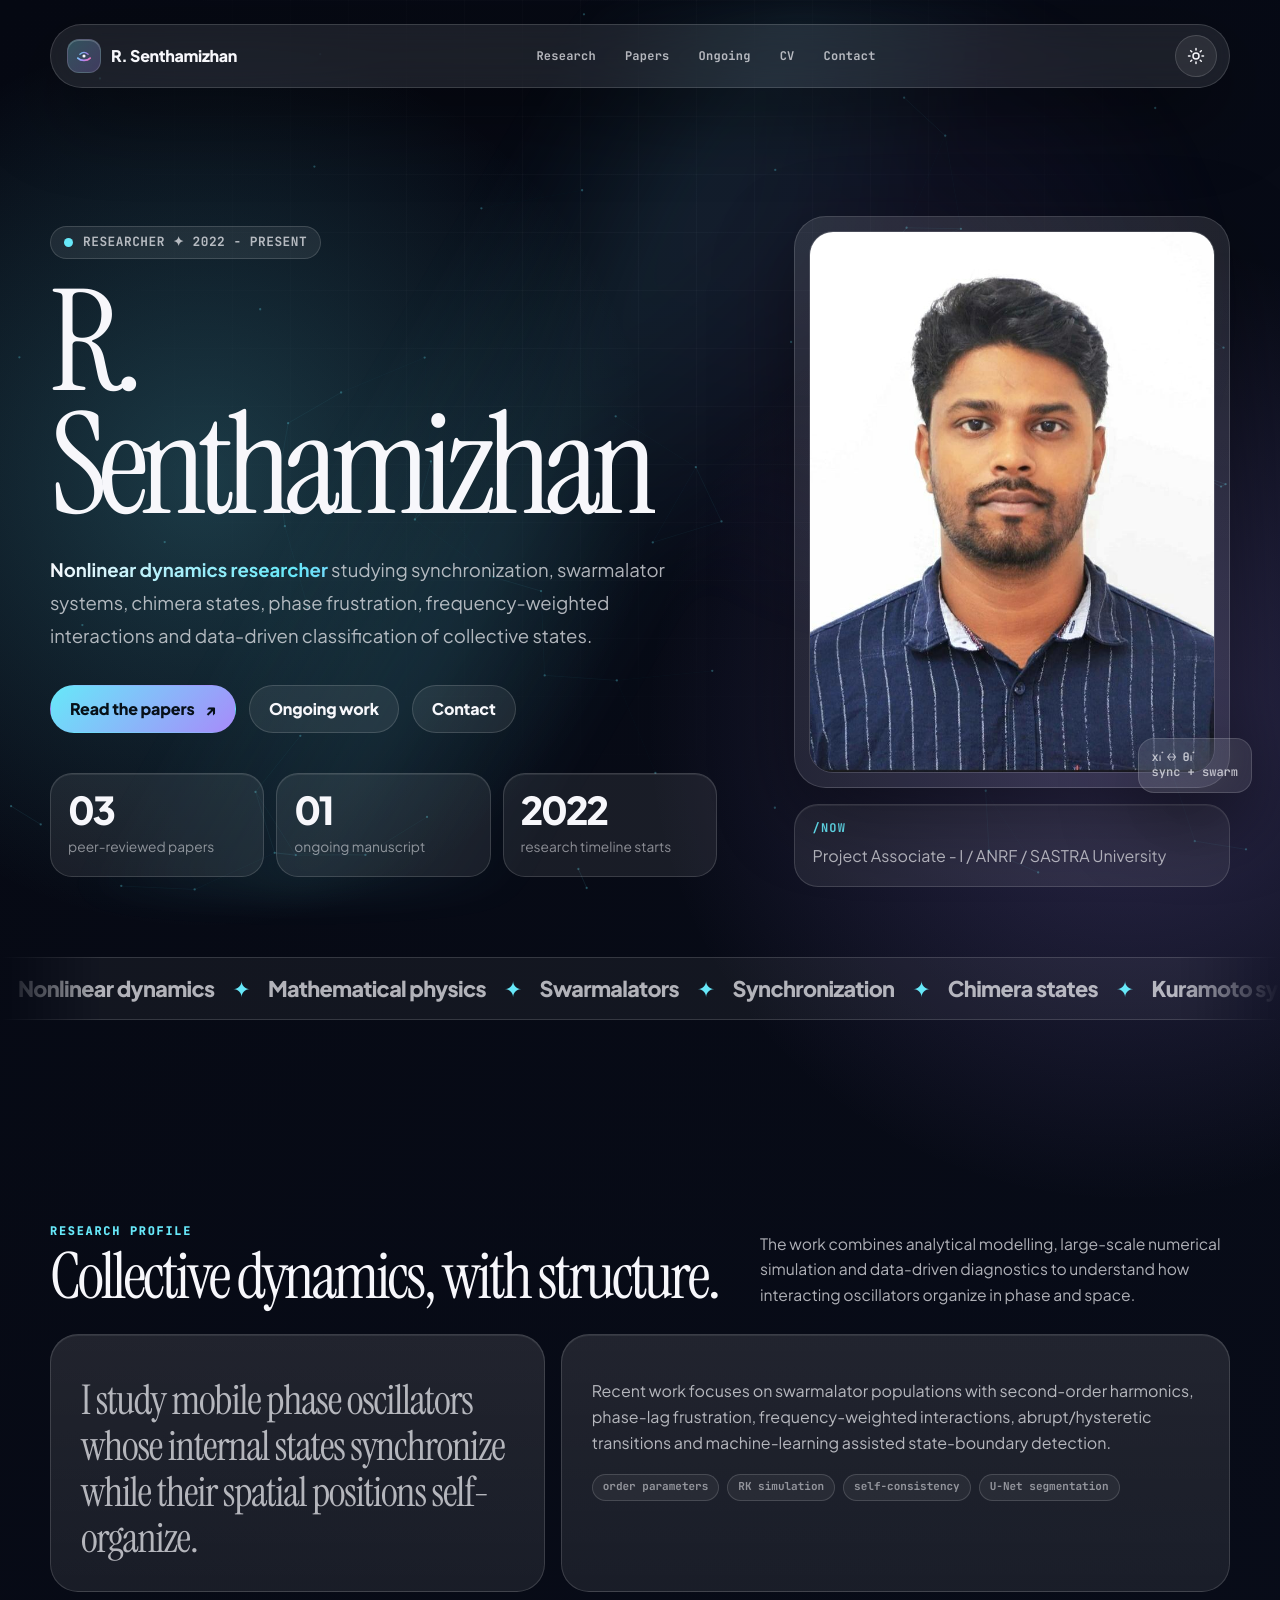
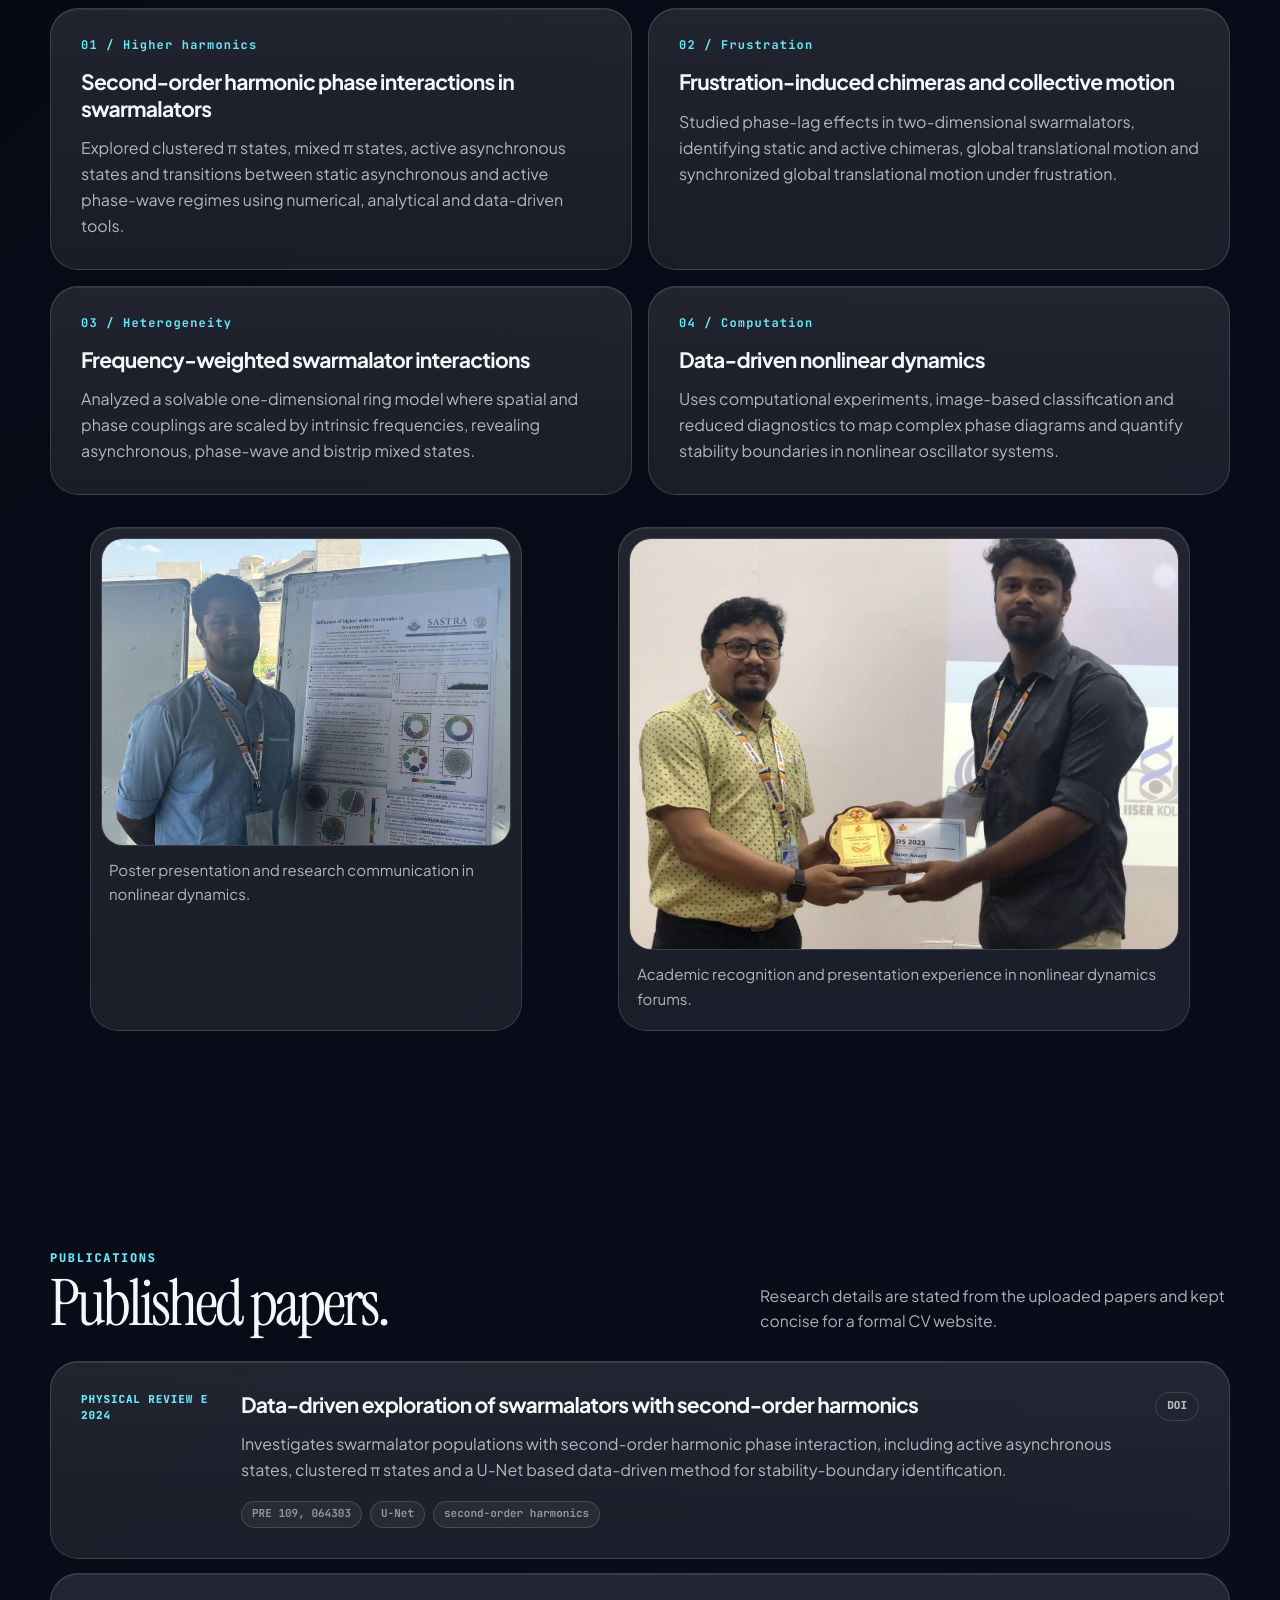
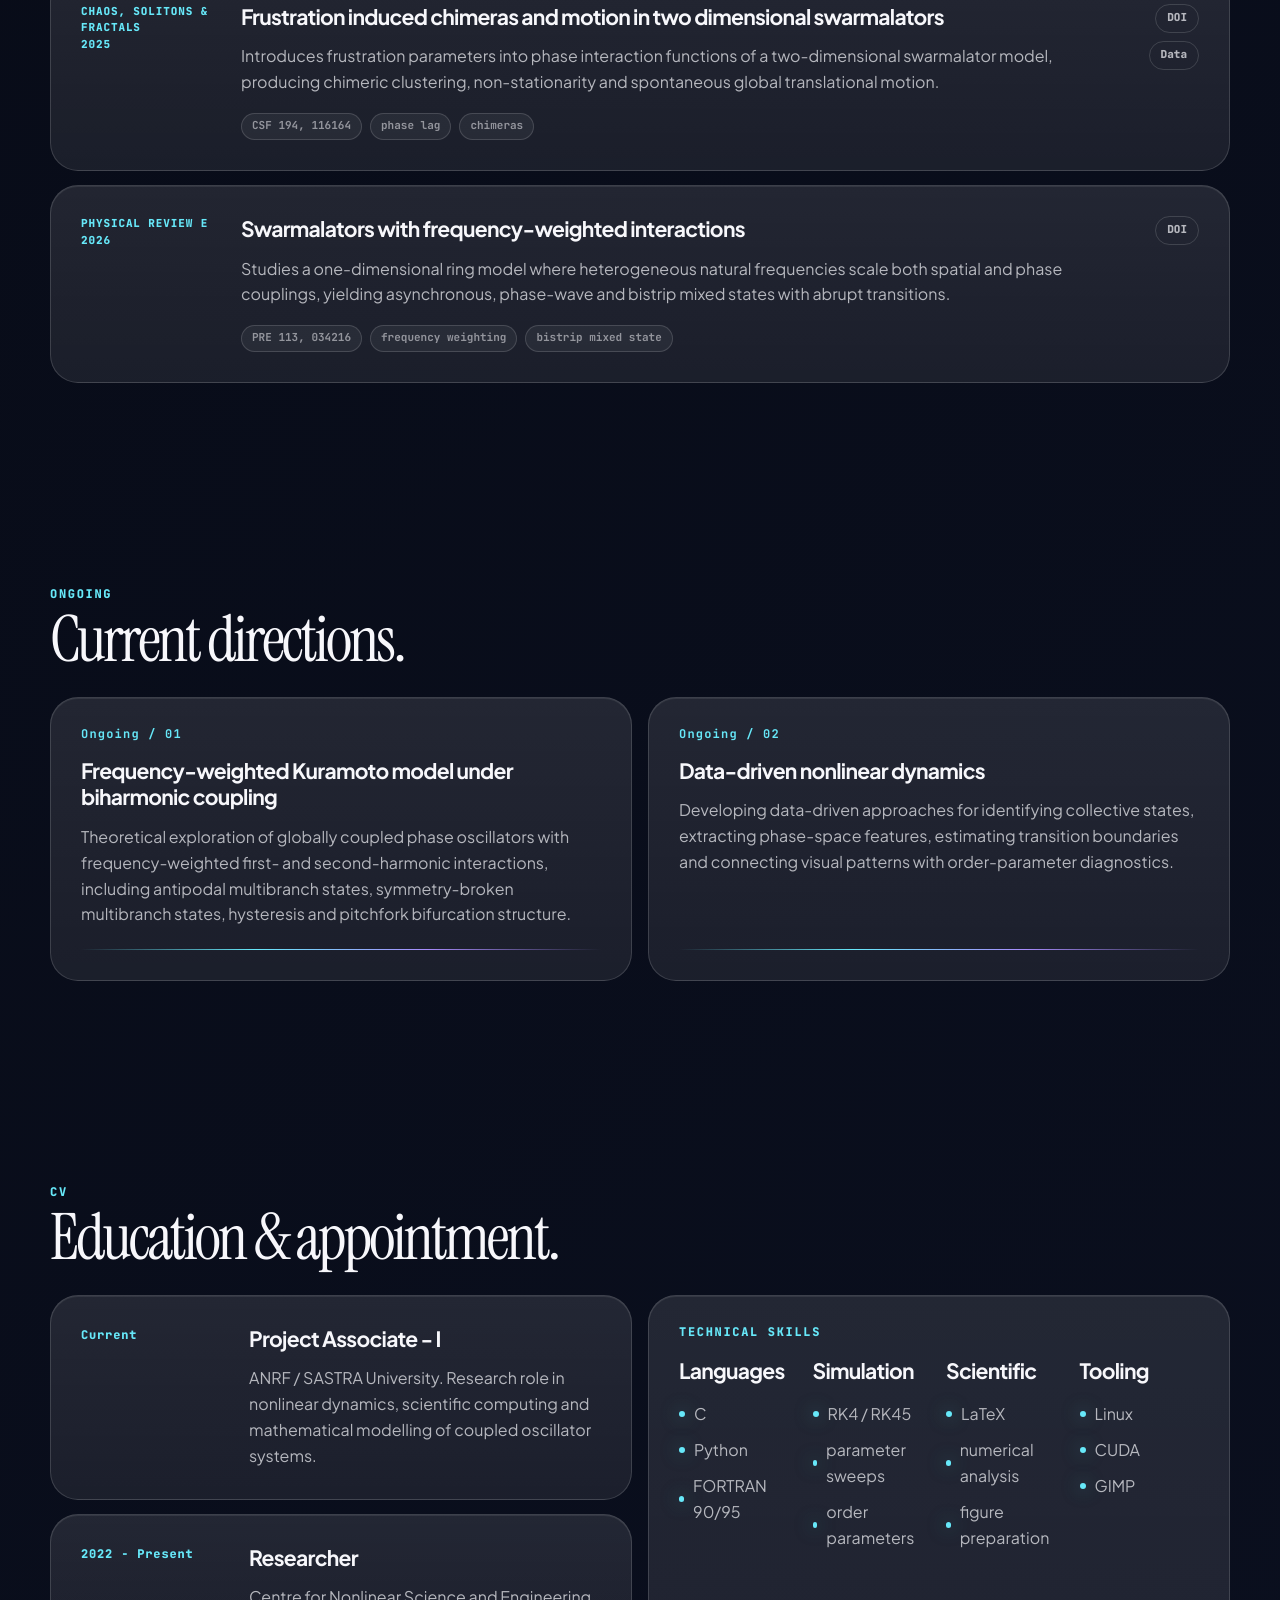
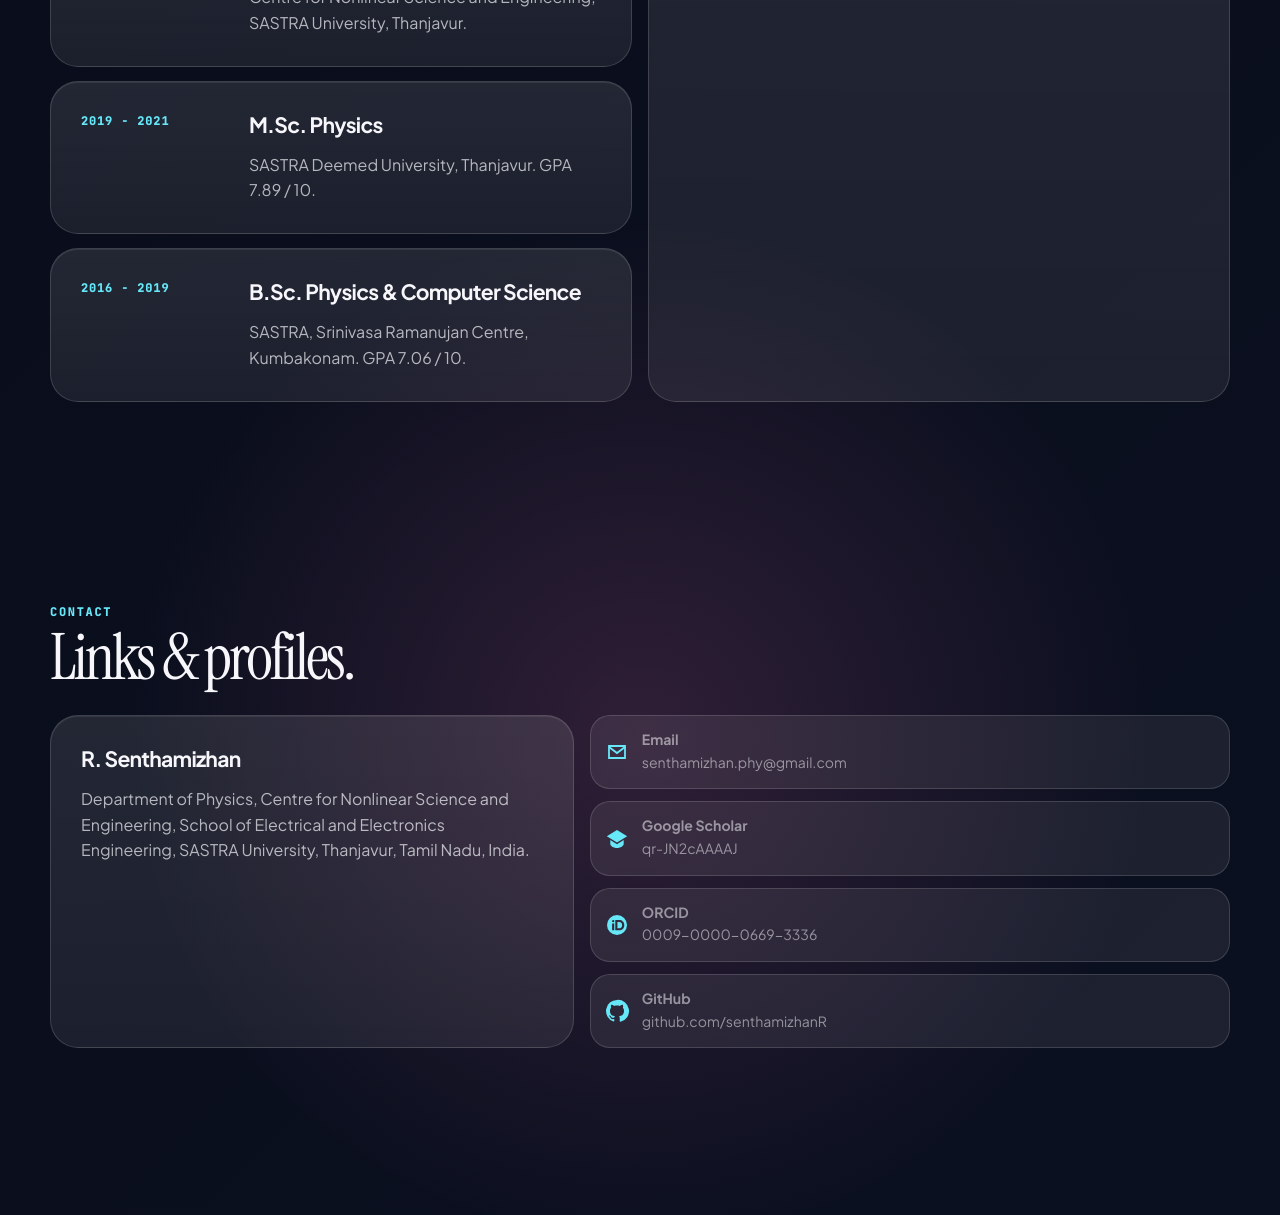
==== index.html @ 93fee8d7 "Add files via upload" ====
<!doctype html>
<html lang="en" data-theme="dark">
<head>
  <meta charset="utf-8" />
  <meta name="viewport" content="width=device-width, initial-scale=1, viewport-fit=cover" />
  <meta name="description" content="R. Senthamizhan — nonlinear dynamics, synchronization, chimera states, Kuramoto systems and swarmalators." />
  <title>R. Senthamizhan · Nonlinear Dynamics Research</title>
  <link rel="preconnect" href="https://fonts.googleapis.com">
  <link rel="preconnect" href="https://fonts.gstatic.com" crossorigin>
  <link href="https://fonts.googleapis.com/css2?family=Instrument+Serif:ital@0;1&family=JetBrains+Mono:wght@400;500;600&family=Plus+Jakarta+Sans:wght@400;500;600;700;800&display=swap" rel="stylesheet">
  <link rel="icon" type="image/svg+xml" href="data:image/svg+xml,%3Csvg xmlns='http://www.w3.org/2000/svg' viewBox='0 0 64 64'%3E%3Crect width='64' height='64' rx='18' fill='%23070a12'/%3E%3Cpath d='M16 38c8 8 24 8 32 0' stroke='%2367e8f9' stroke-width='4' fill='none' stroke-linecap='round'/%3E%3Cpath d='M20 27c7-6 17-6 24 0' stroke='%23a78bfa' stroke-width='3' fill='none' stroke-linecap='round'/%3E%3Ccircle cx='32' cy='32' r='4' fill='%23f8fafc'/%3E%3C/svg%3E" />
  <style>
    :root {
      color-scheme: dark;
      --bg: #060913;
      --bg-2: #0b1020;
      --panel: rgba(255,255,255,.075);
      --panel-2: rgba(255,255,255,.105);
      --line: rgba(255,255,255,.145);
      --text: #f7f7fb;
      --muted: rgba(247,247,251,.70);
      --soft: rgba(247,247,251,.52);
      --accent: #67e8f9;
      --accent-2: #a78bfa;
      --accent-3: #f472b6;
      --warm: #f59e0b;
      --shadow: 0 26px 80px rgba(0,0,0,.40);
      --radius: 28px;
      --serif: "Instrument Serif", ui-serif, Georgia, serif;
      --sans: "Plus Jakarta Sans", Inter, ui-sans-serif, system-ui, -apple-system, BlinkMacSystemFont, "Segoe UI", sans-serif;
      --mono: "JetBrains Mono", "SFMono-Regular", Consolas, monospace;
    }
    html[data-theme="light"] {
      color-scheme: light;
      --bg: #f7f4ed;
      --bg-2: #fffaf1;
      --panel: rgba(255,255,255,.72);
      --panel-2: rgba(255,255,255,.92);
      --line: rgba(20,22,35,.13);
      --text: #141623;
      --muted: rgba(20,22,35,.72);
      --soft: rgba(20,22,35,.54);
      --accent: #0891b2;
      --accent-2: #7c3aed;
      --accent-3: #be185d;
      --warm: #b45309;
      --shadow: 0 26px 80px rgba(68,54,32,.18);
    }
    * { box-sizing: border-box; }
    html { scroll-behavior: smooth; }
    body {
      margin: 0;
      min-height: 100vh;
      color: var(--text);
      background:
        radial-gradient(circle at 16% 8%, color-mix(in srgb, var(--accent) 22%, transparent), transparent 28rem),
        radial-gradient(circle at 88% 12%, color-mix(in srgb, var(--accent-2) 24%, transparent), transparent 30rem),
        radial-gradient(circle at 50% 92%, color-mix(in srgb, var(--accent-3) 16%, transparent), transparent 32rem),
        linear-gradient(135deg, var(--bg), var(--bg-2));
      font-family: var(--sans);
      line-height: 1.62;
      overflow-x: hidden;
      text-rendering: geometricPrecision;
      -webkit-font-smoothing: antialiased;
    }
    body::before {
      content: "";
      position: fixed;
      inset: 0;
      pointer-events: none;
      background-image:
        linear-gradient(color-mix(in srgb, var(--line) 64%, transparent) 1px, transparent 1px),
        linear-gradient(90deg, color-mix(in srgb, var(--line) 64%, transparent) 1px, transparent 1px);
      background-size: 58px 58px;
      mask-image: radial-gradient(circle at 50% 28%, black, transparent 72%);
      opacity: .34;
      z-index: -4;
    }
    body::after {
      content: "";
      position: fixed;
      inset: 0;
      pointer-events: none;
      background:
        linear-gradient(120deg, transparent 0 32%, color-mix(in srgb, var(--accent) 13%, transparent) 45%, transparent 58% 100%),
        radial-gradient(circle at 70% 34%, color-mix(in srgb, var(--accent-2) 15%, transparent), transparent 22rem);
      filter: blur(16px);
      animation: aurora 14s ease-in-out infinite alternate;
      opacity: .62;
      z-index: -3;
    }
    @keyframes aurora {
      0% { transform: translate3d(-2%, -1%, 0) rotate(-1deg) scale(1); }
      100% { transform: translate3d(2%, 1%, 0) rotate(1.5deg) scale(1.05); }
    }
    a { color: inherit; text-decoration: none; }
    img { display: block; max-width: 100%; }
    .progress {
      position: fixed;
      top: 0;
      left: 0;
      height: 3px;
      width: 0;
      background: linear-gradient(90deg, var(--accent), var(--accent-2), var(--accent-3));
      z-index: 80;
      box-shadow: 0 0 28px color-mix(in srgb, var(--accent) 44%, transparent);
    }
    #constellation { position: fixed; inset: 0; width: 100%; height: 100%; z-index: -2; pointer-events: none; opacity: .70; }
    .wrap { width: min(1180px, calc(100% - 42px)); margin: 0 auto; }
    .nav {
      position: sticky;
      top: 12px;
      z-index: 50;
      padding: 12px 0;
    }
    .nav-inner {
      width: min(1180px, calc(100% - 42px));
      margin: 0 auto;
      border: 1px solid var(--line);
      background: color-mix(in srgb, var(--panel-2) 82%, transparent);
      backdrop-filter: blur(22px);
      border-radius: 999px;
      box-shadow: var(--shadow);
      display: flex;
      align-items: center;
      justify-content: space-between;
      gap: 18px;
      padding: 10px 12px 10px 16px;
    }
    .brand { display: inline-flex; align-items: center; gap: 10px; font-weight: 800; letter-spacing: -.02em; }
    .brand-mark {
      width: 34px; height: 34px; border-radius: 12px;
      display: grid; place-items: center;
      color: var(--text);
      background: linear-gradient(135deg, color-mix(in srgb, var(--accent) 26%, transparent), color-mix(in srgb, var(--accent-2) 26%, transparent));
      border: 1px solid var(--line);
      box-shadow: inset 0 1px 0 rgba(255,255,255,.20);
    }
    .brand-mark svg { width: 22px; height: 22px; }
    .nav-links { display: flex; align-items: center; gap: 3px; }
    .nav-links a {
      color: var(--muted);
      font: 700 12px/1 var(--mono);
      letter-spacing: .02em;
      padding: 12px 13px;
      border-radius: 999px;
      transition: background .25s ease, color .25s ease;
    }
    .nav-links a:hover { background: var(--panel); color: var(--text); }
    .theme-button {
      width: 42px; height: 42px;
      border-radius: 999px;
      border: 1px solid var(--line);
      background: var(--panel);
      color: var(--text);
      cursor: pointer;
      display: grid; place-items: center;
      transition: transform .25s ease, background .25s ease;
    }
    .theme-button:hover { transform: translateY(-2px); background: var(--panel-2); }
    .theme-button svg { width: 18px; height: 18px; }
    html[data-theme="dark"] .sun-icon { display: block; }
    html[data-theme="dark"] .moon-icon { display: none; }
    html[data-theme="light"] .sun-icon { display: none; }
    html[data-theme="light"] .moon-icon { display: block; }

    main { position: relative; }
    section { padding: clamp(62px, 8vw, 108px) 0; }
    .hero { padding-top: clamp(76px, 10vw, 132px); }
    .hero-grid {
      display: grid;
      grid-template-columns: minmax(0, 1.1fr) minmax(330px, .72fr);
      gap: clamp(36px, 6vw, 86px);
      align-items: center;
    }
    .eyebrow {
      display: inline-flex;
      align-items: center;
      gap: 10px;
      border: 1px solid var(--line);
      background: var(--panel);
      border-radius: 999px;
      color: var(--muted);
      padding: 9px 13px;
      font: 700 clamp(11px, 1vw, 13px)/1 var(--mono);
      letter-spacing: .04em;
      text-transform: uppercase;
    }
    .pulse { width: 9px; height: 9px; border-radius: 999px; background: var(--accent); box-shadow: 0 0 0 0 color-mix(in srgb, var(--accent) 50%, transparent); animation: pulse 2.2s infinite; }
    @keyframes pulse { 70% { box-shadow: 0 0 0 14px transparent; } 100% { box-shadow: 0 0 0 0 transparent; } }
    h1 {
      margin: 22px 0 0;
      max-width: 980px;
      font-family: var(--serif);
      font-size: clamp(4rem, 11vw, 9.2rem);
      line-height: .88;
      letter-spacing: -.06em;
      font-weight: 400;
    }
    .split-word { display: inline-block; overflow: hidden; vertical-align: top; padding-right: .04em; }
    .split-word span { display: inline-block; animation: title-rise .9s cubic-bezier(.16,1,.3,1) both; }
    .split-word:nth-child(2) span { animation-delay: .08s; }
    @keyframes title-rise { from { transform: translateY(105%) rotate(3deg); opacity: 0; } to { transform: translateY(0) rotate(0); opacity: 1; } }
    .lead {
      margin: 26px 0 0;
      max-width: 700px;
      color: var(--muted);
      font-size: clamp(1.02rem, 1.45vw, 1.32rem);
      line-height: 1.78;
    }
    .shiny {
      color: var(--text);
      background: linear-gradient(100deg, var(--text), var(--accent), var(--accent-2), var(--text));
      background-size: 260% 100%;
      -webkit-background-clip: text;
      background-clip: text;
      color: transparent;
      animation: shimmer 6s linear infinite;
    }
    @keyframes shimmer { to { background-position: 260% 0; } }
    .hero-actions { margin-top: 32px; display: flex; flex-wrap: wrap; gap: 13px; align-items: center; }
    .btn {
      position: relative;
      overflow: hidden;
      isolation: isolate;
      display: inline-flex;
      align-items: center;
      justify-content: center;
      gap: 10px;
      min-height: 48px;
      padding: 0 19px;
      border-radius: 999px;
      border: 1px solid var(--line);
      background: var(--panel);
      color: var(--text);
      font-weight: 800;
      letter-spacing: -.01em;
      transition: transform .25s ease, border .25s ease, background .25s ease;
    }
    .btn::before {
      content: "";
      position: absolute;
      inset: -1px;
      background: radial-gradient(circle at var(--mx, 50%) var(--my, 50%), rgba(255,255,255,.22), transparent 35%);
      opacity: 0;
      transition: opacity .25s ease;
      z-index: -1;
    }
    .btn:hover { transform: translateY(-3px); background: var(--panel-2); }
    .btn:hover::before { opacity: 1; }
    .btn.primary { color: #071018; background: linear-gradient(135deg, var(--accent), var(--accent-2)); border-color: transparent; }
    .metrics { margin-top: 40px; display: grid; grid-template-columns: repeat(3, minmax(0, 1fr)); gap: 12px; max-width: 720px; }
    .metric {
      border: 1px solid var(--line);
      background: var(--panel);
      border-radius: 22px;
      padding: 17px;
      box-shadow: inset 0 1px 0 rgba(255,255,255,.08);
    }
    .metric strong { display: block; font: 800 clamp(1.55rem, 3vw, 2.45rem)/1 var(--sans); letter-spacing: -.06em; }
    .metric span { display: block; margin-top: 7px; color: var(--soft); font-size: .86rem; }
    .profile-area { position: relative; }
    .profile-card {
      position: relative;
      border: 1px solid var(--line);
      background: linear-gradient(180deg, var(--panel-2), var(--panel));
      border-radius: 32px;
      padding: 14px;
      box-shadow: var(--shadow);
      transform-style: preserve-3d;
      transition: transform .18s ease;
    }
    .profile-card::before {
      content: "";
      position: absolute;
      inset: 0;
      border-radius: inherit;
      background: radial-gradient(circle at var(--mx, 50%) var(--my, 50%), rgba(255,255,255,.14), transparent 32%);
      pointer-events: none;
    }
    .portrait { border-radius: 24px; aspect-ratio: 3/4; object-fit: cover; width: 100%; border: 1px solid var(--line); filter: contrast(1.03) saturate(1.02); }
    .now-strip {
      margin-top: 16px;
      border: 1px solid var(--line);
      background: var(--panel);
      border-radius: 24px;
      padding: 17px 18px;
      box-shadow: inset 0 1px 0 rgba(255,255,255,.08);
    }
    .now-strip .mono { font: 700 12px/1 var(--mono); letter-spacing: .10em; color: var(--accent); text-transform: uppercase; }
    .now-strip p { margin: 9px 0 0; color: var(--muted); }
    .floating-equation {
      position: absolute;
      right: -22px;
      bottom: 94px;
      padding: 11px 13px;
      border-radius: 16px;
      border: 1px solid var(--line);
      background: color-mix(in srgb, var(--panel-2) 86%, transparent);
      backdrop-filter: blur(18px);
      box-shadow: var(--shadow);
      color: var(--muted);
      font: 600 12px/1.3 var(--mono);
      animation: float-soft 6.5s ease-in-out infinite;
    }
    @keyframes float-soft { 0%,100% { transform: translateY(0); } 50% { transform: translateY(-10px); } }
    .marquee-wrap {
      margin-top: clamp(42px, 6vw, 70px);
      border-block: 1px solid var(--line);
      background: color-mix(in srgb, var(--panel) 70%, transparent);
      overflow: hidden;
      mask-image: linear-gradient(90deg, transparent, #000 8%, #000 92%, transparent);
    }
    .marquee { display: flex; width: max-content; animation: marquee 26s linear infinite; }
    .marquee span {
      display: inline-flex;
      align-items: center;
      gap: 18px;
      white-space: nowrap;
      padding: 20px 18px;
      color: var(--muted);
      font: 800 clamp(1rem, 2.2vw, 1.35rem)/1 var(--sans);
      letter-spacing: -.03em;
    }
    .marquee b { color: var(--accent); font-weight: 900; }
    @keyframes marquee { from { transform: translateX(0); } to { transform: translateX(-50%); } }
    .section-head { display: flex; justify-content: space-between; align-items: end; gap: 24px; margin-bottom: 26px; }
    .kicker { color: var(--accent); font: 800 12px/1 var(--mono); letter-spacing: .14em; text-transform: uppercase; }
    h2 { margin: 10px 0 0; font: 400 clamp(2.1rem, 5vw, 4.6rem)/.95 var(--serif); letter-spacing: -.045em; }
    .section-note { max-width: 470px; margin: 0; color: var(--muted); font-size: .98rem; }
    .grid-2 { display: grid; grid-template-columns: repeat(2, minmax(0, 1fr)); gap: 16px; }
    .grid-3 { display: grid; grid-template-columns: repeat(3, minmax(0, 1fr)); gap: 16px; }
    .card {
      position: relative;
      overflow: hidden;
      border: 1px solid var(--line);
      background: linear-gradient(180deg, var(--panel-2), var(--panel));
      border-radius: var(--radius);
      padding: clamp(20px, 2.6vw, 30px);
      box-shadow: inset 0 1px 0 rgba(255,255,255,.08);
    }
    .spotlight { --sx: 50%; --sy: 0%; }
    .spotlight::before {
      content: "";
      position: absolute;
      inset: -1px;
      background: radial-gradient(circle at var(--sx) var(--sy), color-mix(in srgb, var(--accent) 18%, transparent), transparent 34%);
      opacity: 0;
      transition: opacity .25s ease;
      pointer-events: none;
    }
    .spotlight:hover::before { opacity: 1; }
    .card > * { position: relative; }
    .card h3 { margin: 0; font-size: clamp(1.06rem, 1.65vw, 1.35rem); line-height: 1.25; letter-spacing: -.035em; }
    .card p { color: var(--muted); margin: 13px 0 0; }
    .tag-row { display: flex; flex-wrap: wrap; gap: 8px; margin-top: 18px; }
    .tag {
      border: 1px solid var(--line);
      background: color-mix(in srgb, var(--panel) 75%, transparent);
      color: var(--soft);
      padding: 7px 10px;
      border-radius: 999px;
      font: 700 11px/1 var(--mono);
    }
    .num { color: var(--accent); font: 700 12px/1 var(--mono); letter-spacing: .10em; margin-bottom: 18px; display: block; }
    .research-intro {
      display: grid;
      grid-template-columns: .85fr 1.15fr;
      gap: 16px;
      align-items: stretch;
      margin-bottom: 16px;
    }
    .large-statement { font: 400 clamp(1.55rem, 3.2vw, 2.6rem)/1.12 var(--serif); letter-spacing: -.03em; color: var(--text); }
    .publication { display: grid; grid-template-columns: 140px 1fr auto; gap: 20px; align-items: start; }
    .pub-meta { color: var(--accent); font: 800 11px/1.5 var(--mono); letter-spacing: .08em; text-transform: uppercase; }
    .pub-actions { display: flex; flex-direction: column; gap: 8px; align-items: end; }
    .small-link {
      border: 1px solid var(--line);
      border-radius: 999px;
      padding: 8px 11px;
      color: var(--muted);
      font: 800 11px/1 var(--mono);
      transition: background .2s ease, color .2s ease, transform .2s ease;
    }
    .small-link:hover { background: var(--text); color: var(--bg); transform: translateY(-2px); }
    .ongoing-card { min-height: 260px; display: flex; flex-direction: column; justify-content: space-between; }
    .state-line { margin-top: 22px; height: 1px; background: linear-gradient(90deg, transparent, var(--accent), var(--accent-2), transparent); }
    .timeline { display: grid; gap: 14px; }
    .time-card { display: grid; grid-template-columns: 150px 1fr; gap: 18px; align-items: start; }
    .time-card .year { color: var(--accent); font: 800 12px/1.6 var(--mono); letter-spacing: .07em; }
    .skills-grid { display: grid; grid-template-columns: repeat(4, minmax(0, 1fr)); gap: 14px; }
    .skill-list { list-style: none; padding: 0; margin: 17px 0 0; display: grid; gap: 10px; color: var(--muted); }
    .skill-list li { display: flex; align-items: center; gap: 9px; }
    .skill-list li::before { content: ""; width: 6px; height: 6px; border-radius: 999px; background: var(--accent); box-shadow: 0 0 18px color-mix(in srgb, var(--accent) 50%, transparent); }
    .image-row { display: grid; grid-template-columns: .88fr 1.12fr; gap: 16px; margin-top: 16px; }
    .image-card { padding: 10px; }
    .image-card img { border-radius: 22px; width: 100%; aspect-ratio: 4/3; object-fit: cover; border: 1px solid var(--line); }
    .image-card p { padding: 0 8px 8px; font-size: .94rem; }
    .contact-grid { display: grid; grid-template-columns: .9fr 1.1fr; gap: 16px; }
    .contact-list { display: grid; gap: 12px; }
    .contact-link {
      display: flex;
      align-items: center;
      gap: 13px;
      border: 1px solid var(--line);
      background: var(--panel);
      border-radius: 20px;
      padding: 14px;
      transition: transform .25s ease, background .25s ease;
    }
    .contact-link:hover { transform: translateY(-3px); background: var(--panel-2); }
    .contact-link svg { width: 24px; height: 24px; flex: 0 0 auto; color: var(--accent); }
    .contact-link strong { display: block; line-height: 1.1; }
    .contact-link span { display: block; color: var(--soft); font-size: .88rem; margin-top: 3px; overflow-wrap: anywhere; }
    .spark { position: fixed; width: 6px; height: 6px; border-radius: 999px; background: var(--accent); pointer-events: none; z-index: 999; animation: spark .7s ease-out forwards; }
    @keyframes spark { to { transform: translate(var(--dx), var(--dy)) scale(0); opacity: 0; } }
    .blank-footer { min-height: 64px; }

    .reveal { animation: reveal-up .75s cubic-bezier(.16,1,.3,1) both; }
    @keyframes reveal-up { from { transform: translateY(18px); opacity: 0; } to { transform: translateY(0); opacity: 1; } }

    @media (max-width: 980px) {
      .hero-grid, .research-intro, .contact-grid, .image-row { grid-template-columns: 1fr; }
      .grid-3, .skills-grid { grid-template-columns: repeat(2, minmax(0, 1fr)); }
      .publication { grid-template-columns: 1fr; }
      .pub-actions { align-items: start; flex-direction: row; flex-wrap: wrap; }
      .floating-equation { right: 16px; bottom: 110px; }
      .nav-links { display: none; }
    }
    @media (max-width: 660px) {
      .wrap, .nav-inner { width: min(100% - 28px, 1180px); }
      section { padding: 58px 0; }
      h1 { font-size: clamp(3.2rem, 18vw, 5.6rem); line-height: .93; }
      .metrics, .grid-2, .grid-3, .skills-grid { grid-template-columns: 1fr; }
      .time-card { grid-template-columns: 1fr; }
      .section-head { display: block; }
      .section-note { margin-top: 14px; }
      .floating-equation { display: none; }
      .hero-actions .btn { width: 100%; }
    }
    @media (prefers-reduced-motion: reduce) {
      *, *::before, *::after { animation-duration: .001ms !important; animation-iteration-count: 1 !important; scroll-behavior: auto !important; transition: none !important; }
      #constellation { display: none; }
    }
  </style>
</head>
<body>
  <div class="progress" id="progress"></div>
  <canvas id="constellation" aria-hidden="true"></canvas>

  <header class="nav" aria-label="Primary navigation">
    <div class="nav-inner">
      <a class="brand" href="#top" aria-label="R. Senthamizhan home">
        <span class="brand-mark" aria-hidden="true">
          <svg viewBox="0 0 64 64" fill="none" xmlns="http://www.w3.org/2000/svg">
            <path d="M14 38c8.6 8.8 27.4 8.8 36 0" stroke="url(#g)" stroke-width="5" stroke-linecap="round"/>
            <path d="M20 27c7.8-7.2 16.2-7.2 24 0" stroke="url(#g)" stroke-width="3.5" stroke-linecap="round" opacity=".9"/>
            <circle cx="32" cy="32" r="4.5" fill="currentColor"/>
            <defs><linearGradient id="g" x1="14" y1="21" x2="50" y2="43" gradientUnits="userSpaceOnUse"><stop stop-color="#67e8f9"/><stop offset=".55" stop-color="#a78bfa"/><stop offset="1" stop-color="#f472b6"/></linearGradient></defs>
          </svg>
        </span>
        <span>R. Senthamizhan</span>
      </a>
      <nav class="nav-links" aria-label="Sections">
        <a href="#research">Research</a>
        <a href="#publications">Papers</a>
        <a href="#ongoing">Ongoing</a>
        <a href="#cv">CV</a>
        <a href="#contact">Contact</a>
      </nav>
      <button class="theme-button" id="themeToggle" type="button" aria-label="Toggle dark and light mode">
        <svg class="sun-icon" viewBox="0 0 24 24" fill="none" stroke="currentColor" stroke-width="2" stroke-linecap="round"><circle cx="12" cy="12" r="4"/><path d="M12 2v2M12 20v2M4.93 4.93l1.41 1.41M17.66 17.66l1.41 1.41M2 12h2M20 12h2M4.93 19.07l1.41-1.41M17.66 6.34l1.41-1.41"/></svg>
        <svg class="moon-icon" viewBox="0 0 24 24" fill="none" stroke="currentColor" stroke-width="2" stroke-linecap="round"><path d="M21 12.79A9 9 0 1 1 11.21 3 7 7 0 0 0 21 12.79Z"/></svg>
      </button>
    </div>
  </header>

  <main id="top">
    <section class="hero">
      <div class="wrap hero-grid">
        <div class="reveal">
          <div class="eyebrow"><span class="pulse"></span>Researcher ✦ 2022 - Present</div>
          <h1 aria-label="R. Senthamizhan"><span class="split-word"><span>R.</span></span> <span class="split-word"><span>Senthamizhan</span></span></h1>
          <p class="lead"><strong class="shiny">Nonlinear dynamics researcher</strong> studying synchronization, swarmalator systems, chimera states, phase frustration, frequency-weighted interactions and data-driven classification of collective states.</p>
          <div class="hero-actions">
            <a class="btn primary magnet" href="#publications">Read the papers <span>↗</span></a>
            <a class="btn magnet" href="#ongoing">Ongoing work</a>
            <a class="btn magnet" href="#contact">Contact</a>
          </div>
          <div class="metrics" aria-label="Research metrics">
            <div class="metric"><strong>03</strong><span>peer-reviewed papers</span></div>
            <div class="metric"><strong>01</strong><span>ongoing manuscript</span></div>
            <div class="metric"><strong>2022</strong><span>research timeline starts</span></div>
          </div>
        </div>
        <aside class="profile-area reveal" aria-label="Portrait and current position">
          <div class="profile-card tilt">
            <img class="portrait" src="[data-uri]" alt="R. Senthamizhan" />
          </div>
          <div class="floating-equation" aria-hidden="true">ẋᵢ ↔ θ̇ᵢ<br/>sync + swarm</div>
          <div class="now-strip">
            <div class="mono">/now</div>
            <p>Project Associate - I / ANRF / SASTRA University</p>
          </div>
        </aside>
      </div>
      <div class="marquee-wrap" aria-label="Research keywords marquee">
        <div class="marquee">
          <span>Nonlinear dynamics <b>✦</b> Mathematical physics <b>✦</b> Swarmalators <b>✦</b> Synchronization <b>✦</b> Chimera states <b>✦</b> Kuramoto systems <b>✦</b> Data-driven dynamics <b>✦</b></span>
          <span>Nonlinear dynamics <b>✦</b> Mathematical physics <b>✦</b> Swarmalators <b>✦</b> Synchronization <b>✦</b> Chimera states <b>✦</b> Kuramoto systems <b>✦</b> Data-driven dynamics <b>✦</b></span>
        </div>
      </div>
    </section>

    <section id="research">
      <div class="wrap">
        <div class="section-head">
          <div><div class="kicker">Research profile</div><h2>Collective dynamics, with structure.</h2></div>
          <p class="section-note">The work combines analytical modelling, large-scale numerical simulation and data-driven diagnostics to understand how interacting oscillators organize in phase and space.</p>
        </div>
        <div class="research-intro">
          <article class="card spotlight">
            <p class="large-statement">I study mobile phase oscillators whose internal states synchronize while their spatial positions self-organize.</p>
          </article>
          <article class="card spotlight">
            <p>Recent work focuses on swarmalator populations with second-order harmonics, phase-lag frustration, frequency-weighted interactions, abrupt/hysteretic transitions and machine-learning assisted state-boundary detection.</p>
            <div class="tag-row">
              <span class="tag">order parameters</span><span class="tag">RK simulation</span><span class="tag">self-consistency</span><span class="tag">U-Net segmentation</span>
            </div>
          </article>
        </div>
        <div class="grid-2">
          <article class="card spotlight">
            <span class="num">01 / Higher harmonics</span>
            <h3>Second-order harmonic phase interactions in swarmalators</h3>
            <p>Explored clustered π states, mixed π states, active asynchronous states and transitions between static asynchronous and active phase-wave regimes using numerical, analytical and data-driven tools.</p>
          </article>
          <article class="card spotlight">
            <span class="num">02 / Frustration</span>
            <h3>Frustration-induced chimeras and collective motion</h3>
            <p>Studied phase-lag effects in two-dimensional swarmalators, identifying static and active chimeras, global translational motion and synchronized global translational motion under frustration.</p>
          </article>
          <article class="card spotlight">
            <span class="num">03 / Heterogeneity</span>
            <h3>Frequency-weighted swarmalator interactions</h3>
            <p>Analyzed a solvable one-dimensional ring model where spatial and phase couplings are scaled by intrinsic frequencies, revealing asynchronous, phase-wave and bistrip mixed states.</p>
          </article>
          <article class="card spotlight">
            <span class="num">04 / Computation</span>
            <h3>Data-driven nonlinear dynamics</h3>
            <p>Uses computational experiments, image-based classification and reduced diagnostics to map complex phase diagrams and quantify stability boundaries in nonlinear oscillator systems.</p>
          </article>
        </div>
        <div class="image-row">
          <figure class="card image-card spotlight">
            <img src="[data-uri]" alt="Poster presentation" />
            <p>Poster presentation and research communication in nonlinear dynamics.</p>
          </figure>
          <figure class="card image-card spotlight">
            <img src="[data-uri]" alt="Academic event photograph" />
            <p>Academic recognition and presentation experience in nonlinear dynamics forums.</p>
          </figure>
        </div>
      </div>
    </section>

    <section id="publications">
      <div class="wrap">
        <div class="section-head">
          <div><div class="kicker">Publications</div><h2>Published papers.</h2></div>
          <p class="section-note">Research details are stated from the uploaded papers and kept concise for a formal CV website.</p>
        </div>
        <div class="timeline">
          <article class="card publication spotlight">
            <div class="pub-meta">Physical Review E<br/>2024</div>
            <div>
              <h3>Data-driven exploration of swarmalators with second-order harmonics</h3>
              <p>Investigates swarmalator populations with second-order harmonic phase interaction, including active asynchronous states, clustered π states and a U-Net based data-driven method for stability-boundary identification.</p>
              <div class="tag-row"><span class="tag">PRE 109, 064303</span><span class="tag">U-Net</span><span class="tag">second-order harmonics</span></div>
            </div>
            <div class="pub-actions"><a class="small-link" href="https://doi.org/10.1103/PhysRevE.109.064303" target="_blank" rel="noopener">DOI</a></div>
          </article>
          <article class="card publication spotlight">
            <div class="pub-meta">Chaos, Solitons & Fractals<br/>2025</div>
            <div>
              <h3>Frustration induced chimeras and motion in two dimensional swarmalators</h3>
              <p>Introduces frustration parameters into phase interaction functions of a two-dimensional swarmalator model, producing chimeric clustering, non-stationarity and spontaneous global translational motion.</p>
              <div class="tag-row"><span class="tag">CSF 194, 116164</span><span class="tag">phase lag</span><span class="tag">chimeras</span></div>
            </div>
            <div class="pub-actions"><a class="small-link" href="https://doi.org/10.1016/j.chaos.2025.116164" target="_blank" rel="noopener">DOI</a><a class="small-link" href="https://github.com/senthamizhanR/Swarm_fort.git" target="_blank" rel="noopener">Data</a></div>
          </article>
          <article class="card publication spotlight">
            <div class="pub-meta">Physical Review E<br/>2026</div>
            <div>
              <h3>Swarmalators with frequency-weighted interactions</h3>
              <p>Studies a one-dimensional ring model where heterogeneous natural frequencies scale both spatial and phase couplings, yielding asynchronous, phase-wave and bistrip mixed states with abrupt transitions.</p>
              <div class="tag-row"><span class="tag">PRE 113, 034216</span><span class="tag">frequency weighting</span><span class="tag">bistrip mixed state</span></div>
            </div>
            <div class="pub-actions"><a class="small-link" href="https://doi.org/10.1103/dhz7-p4yg" target="_blank" rel="noopener">DOI</a></div>
          </article>
        </div>
      </div>
    </section>

    <section id="ongoing">
      <div class="wrap">
        <div class="section-head">
          <div><div class="kicker">Ongoing</div><h2>Current directions.</h2></div>
        </div>
        <div class="grid-2">
          <article class="card ongoing-card spotlight">
            <div>
              <span class="num">Ongoing / 01</span>
              <h3>Frequency-weighted Kuramoto model under biharmonic coupling</h3>
              <p>Theoretical exploration of globally coupled phase oscillators with frequency-weighted first- and second-harmonic interactions, including antipodal multibranch states, symmetry-broken multibranch states, hysteresis and pitchfork bifurcation structure.</p>
            </div>
            <div class="state-line"></div>
          </article>
          <article class="card ongoing-card spotlight">
            <div>
              <span class="num">Ongoing / 02</span>
              <h3>Data-driven nonlinear dynamics</h3>
              <p>Developing data-driven approaches for identifying collective states, extracting phase-space features, estimating transition boundaries and connecting visual patterns with order-parameter diagnostics.</p>
            </div>
            <div class="state-line"></div>
          </article>
        </div>
      </div>
    </section>

    <section id="cv">
      <div class="wrap">
        <div class="section-head">
          <div><div class="kicker">CV</div><h2>Education & appointment.</h2></div>
        </div>
        <div class="grid-2">
          <div class="timeline">
            <article class="card time-card spotlight">
              <div class="year">Current</div>
              <div><h3>Project Associate - I</h3><p>ANRF / SASTRA University. Research role in nonlinear dynamics, scientific computing and mathematical modelling of coupled oscillator systems.</p></div>
            </article>
            <article class="card time-card spotlight">
              <div class="year">2022 - Present</div>
              <div><h3>Researcher</h3><p>Centre for Nonlinear Science and Engineering, SASTRA University, Thanjavur.</p></div>
            </article>
            <article class="card time-card spotlight">
              <div class="year">2019 - 2021</div>
              <div><h3>M.Sc. Physics</h3><p>SASTRA Deemed University, Thanjavur. GPA 7.89 / 10.</p></div>
            </article>
            <article class="card time-card spotlight">
              <div class="year">2016 - 2019</div>
              <div><h3>B.Sc. Physics & Computer Science</h3><p>SASTRA, Srinivasa Ramanujan Centre, Kumbakonam. GPA 7.06 / 10.</p></div>
            </article>
          </div>
          <div class="card spotlight">
            <div class="kicker">Technical skills</div>
            <div class="skills-grid" style="margin-top:20px">
              <div><h3>Languages</h3><ul class="skill-list"><li>C</li><li>Python</li><li>FORTRAN 90/95</li></ul></div>
              <div><h3>Simulation</h3><ul class="skill-list"><li>RK4 / RK45</li><li>parameter sweeps</li><li>order parameters</li></ul></div>
              <div><h3>Scientific</h3><ul class="skill-list"><li>LaTeX</li><li>numerical analysis</li><li>figure preparation</li></ul></div>
              <div><h3>Tooling</h3><ul class="skill-list"><li>Linux</li><li>CUDA</li><li>GIMP</li></ul></div>
            </div>
          </div>
        </div>
      </div>
    </section>

    <section id="contact">
      <div class="wrap">
        <div class="section-head">
          <div><div class="kicker">Contact</div><h2>Links & profiles.</h2></div>
        </div>
        <div class="contact-grid">
          <article class="card spotlight">
            <h3>R. Senthamizhan</h3>
            <p>Department of Physics, Centre for Nonlinear Science and Engineering, School of Electrical and Electronics Engineering, SASTRA University, Thanjavur, Tamil Nadu, India.</p>
          </article>
          <div class="contact-list">
            <a class="contact-link" href="mailto:senthamizhan.phy@gmail.com">
              <svg viewBox="0 0 24 24" fill="none" stroke="currentColor" stroke-width="1.8"><path d="M4 6h16v12H4z"/><path d="m4 7 8 6 8-6"/></svg>
              <span><strong>Email</strong><span>senthamizhan.phy@gmail.com</span></span>
            </a>
            <a class="contact-link" href="https://scholar.google.com/citations?user=qr-JN2cAAAAJ&hl=en&oi=sra" target="_blank" rel="noopener">
              <svg viewBox="0 0 24 24" fill="currentColor"><path d="M12 3 1.8 9.2 12 15.4 22.2 9.2 12 3Zm0 14.2 6.7-4.1V17c0 1.7-3 4-6.7 4s-6.7-2.3-6.7-4v-3.9l6.7 4.1Z"/></svg>
              <span><strong>Google Scholar</strong><span>qr-JN2cAAAAJ</span></span>
            </a>
            <a class="contact-link" href="https://orcid.org/0009-0000-0669-3336" target="_blank" rel="noopener">
              <svg viewBox="0 0 24 24" fill="currentColor"><path d="M12 2a10 10 0 1 0 0 20 10 10 0 0 0 0-20ZM8.2 7.1a1.1 1.1 0 1 1 0 2.2 1.1 1.1 0 0 1 0-2.2Zm1 10.2H7.1v-6.9h2.1v6.9Zm3.2 0h-2.1V7.1h3.9c3 0 5.1 2 5.1 5.1s-2.1 5.1-5.1 5.1h-1.8Zm1.7-8.2h-1.7v6.2h1.7c1.9 0 3-1.2 3-3.1s-1.1-3.1-3-3.1Z"/></svg>
              <span><strong>ORCID</strong><span>0009-0000-0669-3336</span></span>
            </a>
            <a class="contact-link" href="https://github.com/senthamizhanR/" target="_blank" rel="noopener">
              <svg viewBox="0 0 24 24" fill="currentColor"><path d="M12 .9a11.1 11.1 0 0 0-3.5 21.6c.55.1.75-.24.75-.53v-1.9c-3.05.66-3.7-1.31-3.7-1.31-.5-1.26-1.22-1.6-1.22-1.6-1-.68.08-.66.08-.66 1.1.08 1.68 1.13 1.68 1.13.98 1.67 2.57 1.19 3.2.91.1-.71.38-1.19.69-1.46-2.44-.28-5-1.22-5-5.43 0-1.2.43-2.18 1.13-2.95-.12-.28-.49-1.4.1-2.91 0 0 .93-.3 3.03 1.13.88-.24 1.82-.36 2.76-.37.94 0 1.88.13 2.76.37 2.1-1.43 3.03-1.13 3.03-1.13.59 1.51.22 2.63.1 2.91.7.77 1.13 1.75 1.13 2.95 0 4.22-2.57 5.15-5.02 5.42.4.35.74 1.03.74 2.08v3.08c0 .29.2.64.76.53A11.1 11.1 0 0 0 12 .9Z"/></svg>
              <span><strong>GitHub</strong><span>github.com/senthamizhanR</span></span>
            </a>
          </div>
        </div>
      </div>
    </section>
  </main>

  <footer class="blank-footer" aria-hidden="true"></footer>

  <script>
    (function() {
      const root = document.documentElement;
      const saved = localStorage.getItem('rs-theme');
      if (saved === 'dark' || saved === 'light') root.setAttribute('data-theme', saved);
      document.getElementById('themeToggle')?.addEventListener('click', () => {
        const next = root.getAttribute('data-theme') === 'dark' ? 'light' : 'dark';
        root.setAttribute('data-theme', next);
        localStorage.setItem('rs-theme', next);
      });

      const progress = document.getElementById('progress');
      const onScroll = () => {
        const h = Math.max(1, document.documentElement.scrollHeight - innerHeight);
        progress.style.width = (scrollY / h * 100) + '%';
      };
      addEventListener('scroll', onScroll, { passive: true }); onScroll();

      document.querySelectorAll('.spotlight, .btn, .profile-card').forEach(el => {
        el.addEventListener('pointermove', e => {
          const r = el.getBoundingClientRect();
          el.style.setProperty('--mx', ((e.clientX - r.left) / r.width * 100).toFixed(2) + '%');
          el.style.setProperty('--my', ((e.clientY - r.top) / r.height * 100).toFixed(2) + '%');
          el.style.setProperty('--sx', ((e.clientX - r.left) / r.width * 100).toFixed(2) + '%');
          el.style.setProperty('--sy', ((e.clientY - r.top) / r.height * 100).toFixed(2) + '%');
        });
      });

      document.querySelectorAll('.tilt').forEach(card => {
        card.addEventListener('pointermove', e => {
          const r = card.getBoundingClientRect();
          const x = (e.clientX - r.left) / r.width - .5;
          const y = (e.clientY - r.top) / r.height - .5;
          card.style.transform = `perspective(900px) rotateX(${-y * 5}deg) rotateY(${x * 6}deg) translateY(-2px)`;
        });
        card.addEventListener('pointerleave', () => { card.style.transform = ''; });
      });

      document.querySelectorAll('.magnet').forEach(el => {
        el.addEventListener('pointermove', e => {
          const r = el.getBoundingClientRect();
          const x = (e.clientX - (r.left + r.width / 2)) * .10;
          const y = (e.clientY - (r.top + r.height / 2)) * .10;
          el.style.transform = `translate(${x}px, ${y}px)`;
        });
        el.addEventListener('pointerleave', () => { el.style.transform = ''; });
      });

      addEventListener('click', e => {
        if (e.target.closest('a, button')) {
          for (let i = 0; i < 8; i++) {
            const s = document.createElement('span');
            s.className = 'spark';
            s.style.left = e.clientX + 'px';
            s.style.top = e.clientY + 'px';
            const a = Math.random() * Math.PI * 2, d = 22 + Math.random() * 32;
            s.style.setProperty('--dx', Math.cos(a) * d + 'px');
            s.style.setProperty('--dy', Math.sin(a) * d + 'px');
            document.body.appendChild(s);
            setTimeout(() => s.remove(), 800);
          }
        }
      });

      const canvas = document.getElementById('constellation');
      const ctx = canvas.getContext('2d');
      let pts = [];
      function resize() {
        const dpr = Math.min(2, devicePixelRatio || 1);
        canvas.width = Math.floor(innerWidth * dpr); canvas.height = Math.floor(innerHeight * dpr);
        canvas.style.width = innerWidth + 'px'; canvas.style.height = innerHeight + 'px';
        ctx.setTransform(dpr, 0, 0, dpr, 0, 0);
        const count = innerWidth < 700 ? 40 : 72;
        pts = Array.from({length: count}, () => ({ x: Math.random()*innerWidth, y: Math.random()*innerHeight, vx: (Math.random()-.5)*.22, vy: (Math.random()-.5)*.22 }));
      }
      function draw() {
        ctx.clearRect(0,0,innerWidth,innerHeight);
        const color = getComputedStyle(document.documentElement).getPropertyValue('--accent').trim() || '#67e8f9';
        pts.forEach((p, i) => {
          p.x += p.vx; p.y += p.vy;
          if (p.x < 0 || p.x > innerWidth) p.vx *= -1;
          if (p.y < 0 || p.y > innerHeight) p.vy *= -1;
          ctx.beginPath(); ctx.arc(p.x, p.y, 1.15, 0, Math.PI*2); ctx.fillStyle = color; ctx.globalAlpha = .42; ctx.fill();
          for (let j=i+1; j<pts.length; j++) {
            const q = pts[j], dx = p.x-q.x, dy = p.y-q.y, dist = Math.hypot(dx,dy);
            if (dist < 120) { ctx.globalAlpha = (1 - dist/120) * .16; ctx.strokeStyle = color; ctx.beginPath(); ctx.moveTo(p.x,p.y); ctx.lineTo(q.x,q.y); ctx.stroke(); }
          }
        });
        ctx.globalAlpha = 1;
        requestAnimationFrame(draw);
      }
      resize(); draw(); addEventListener('resize', resize, { passive: true });
    })();
  </script>
</body>
</html>
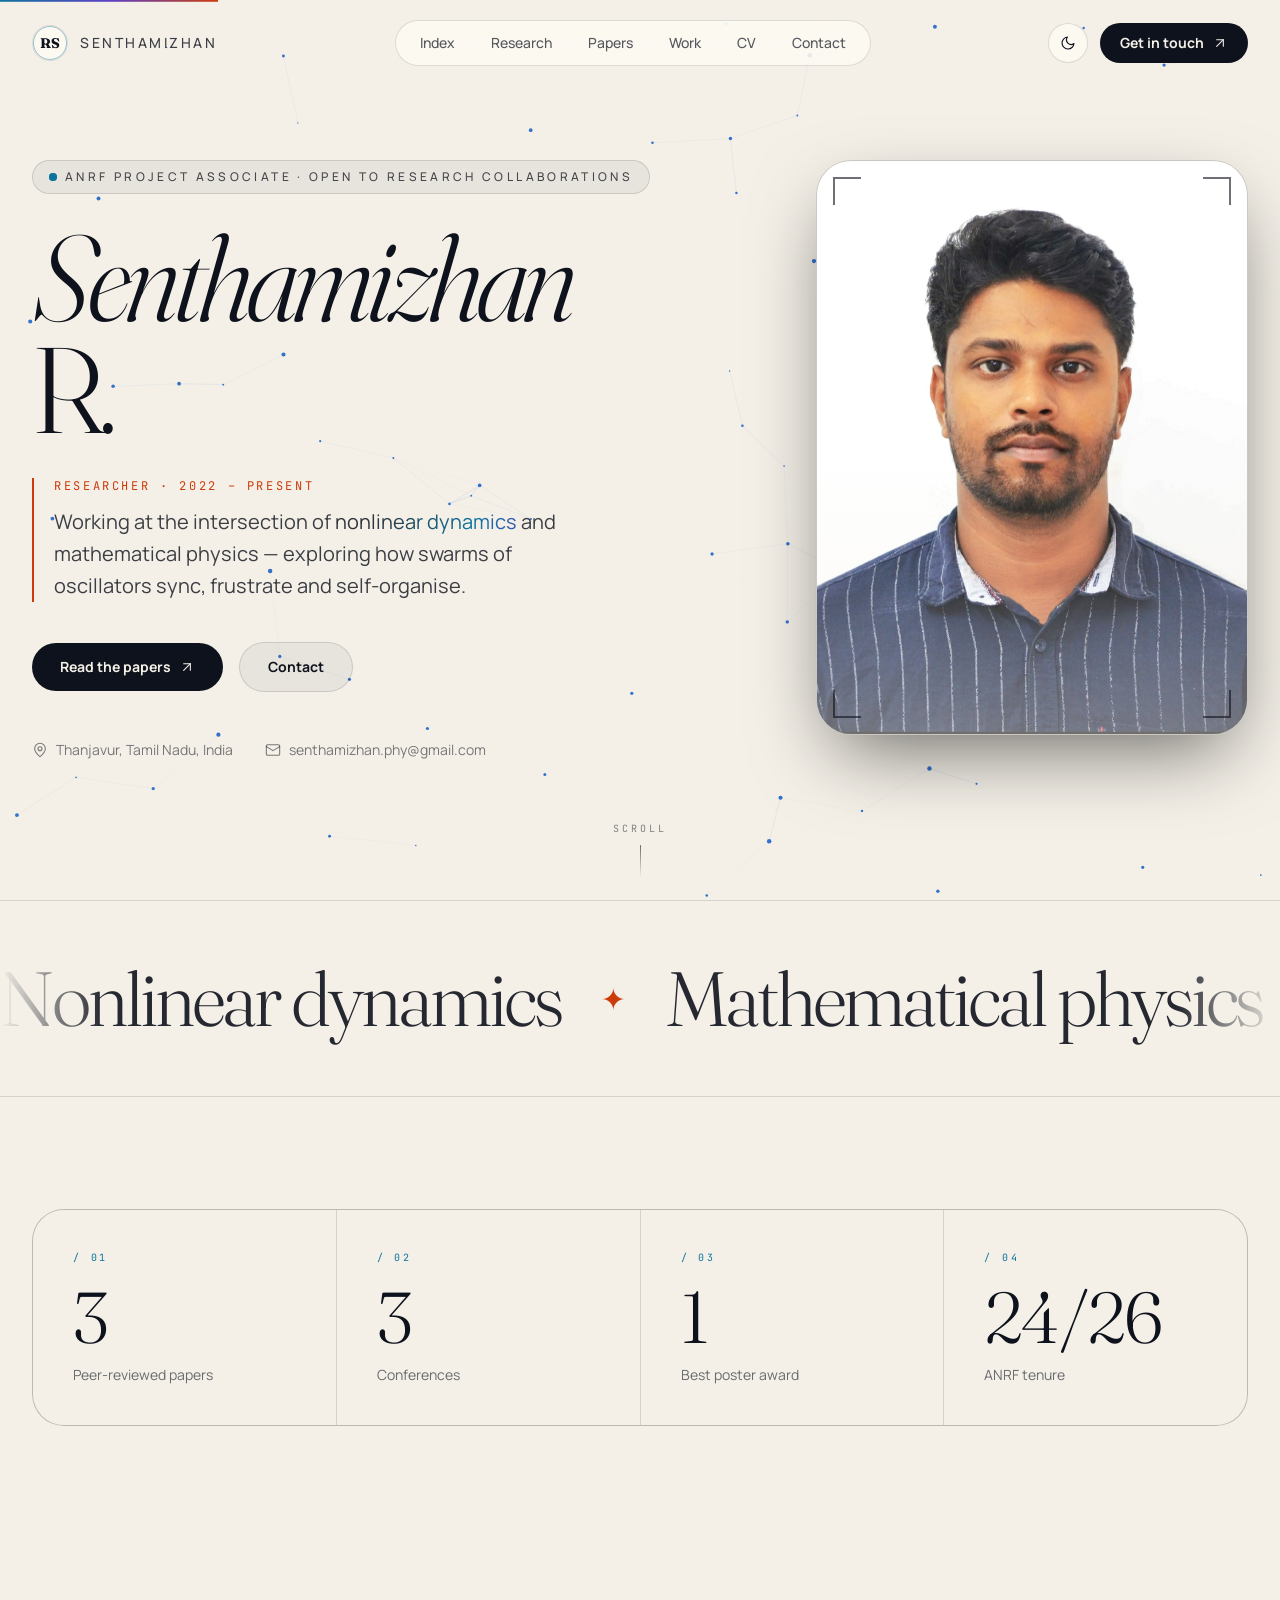
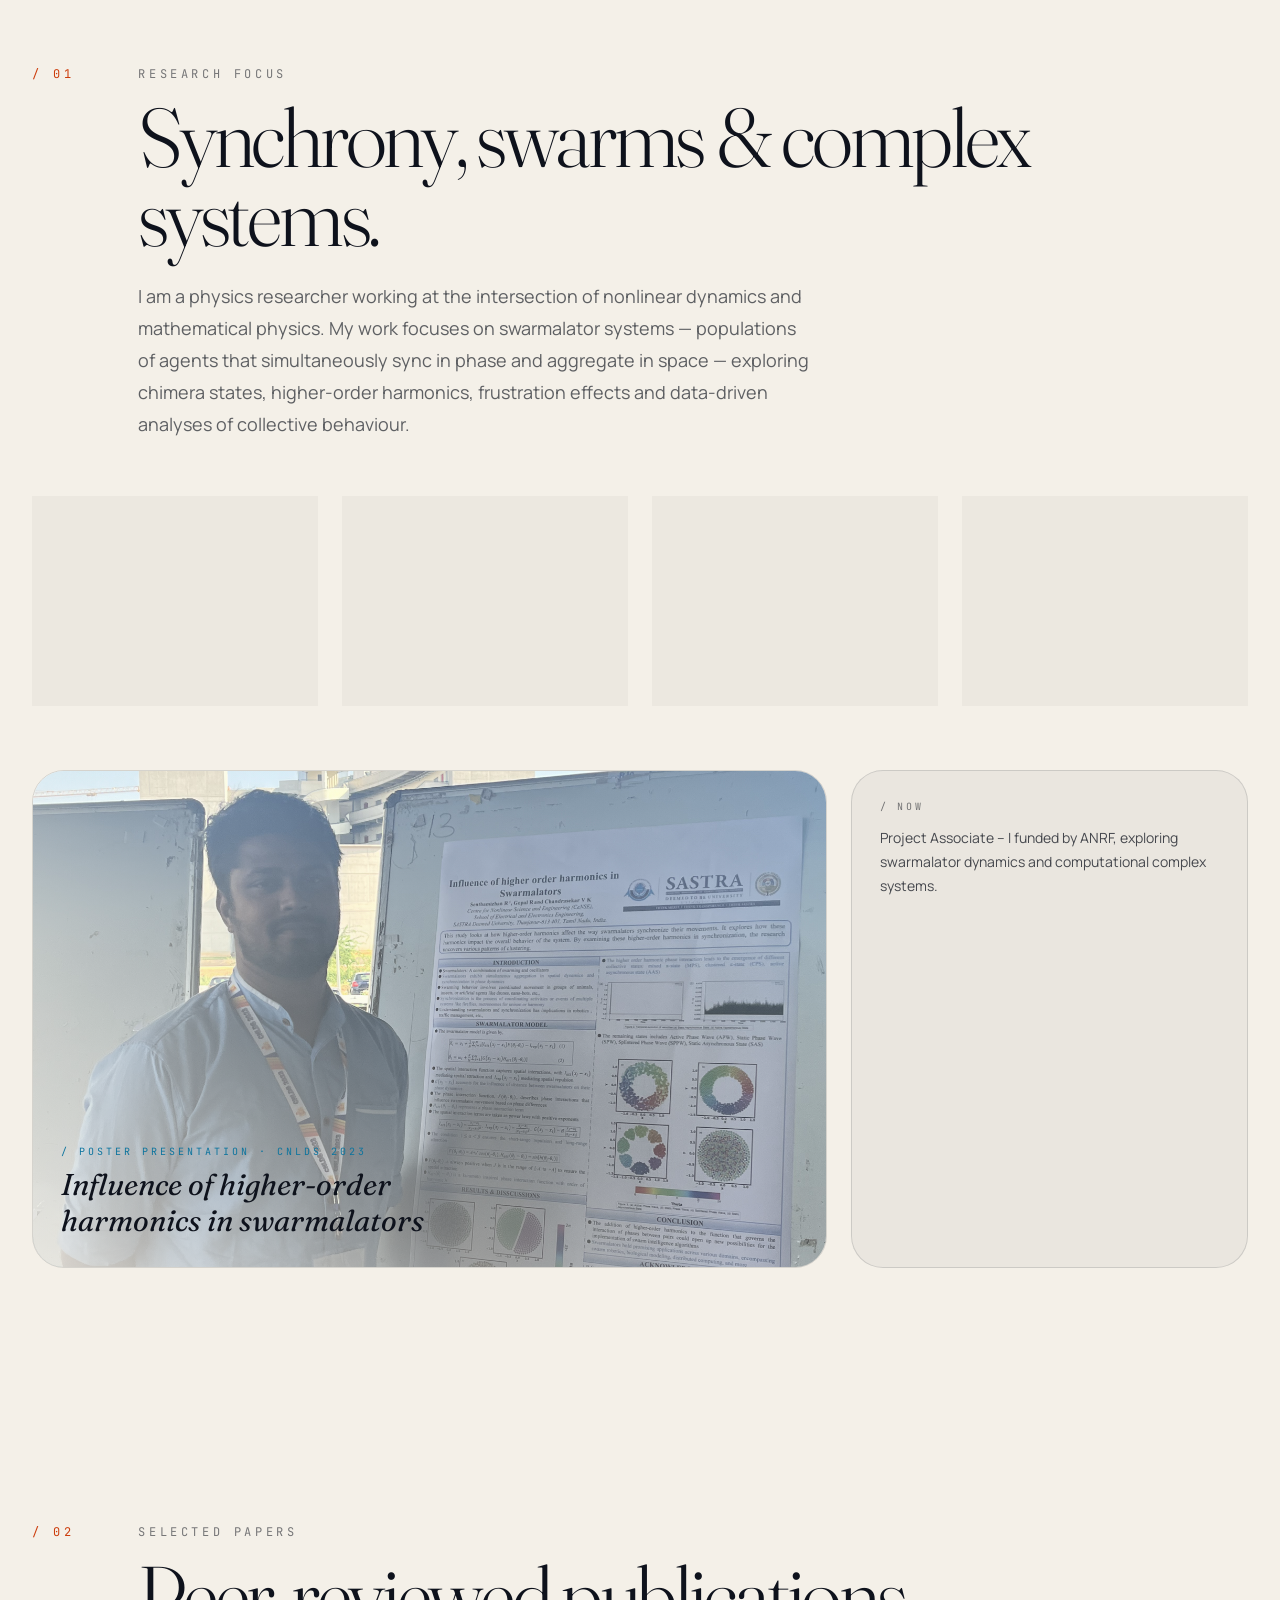
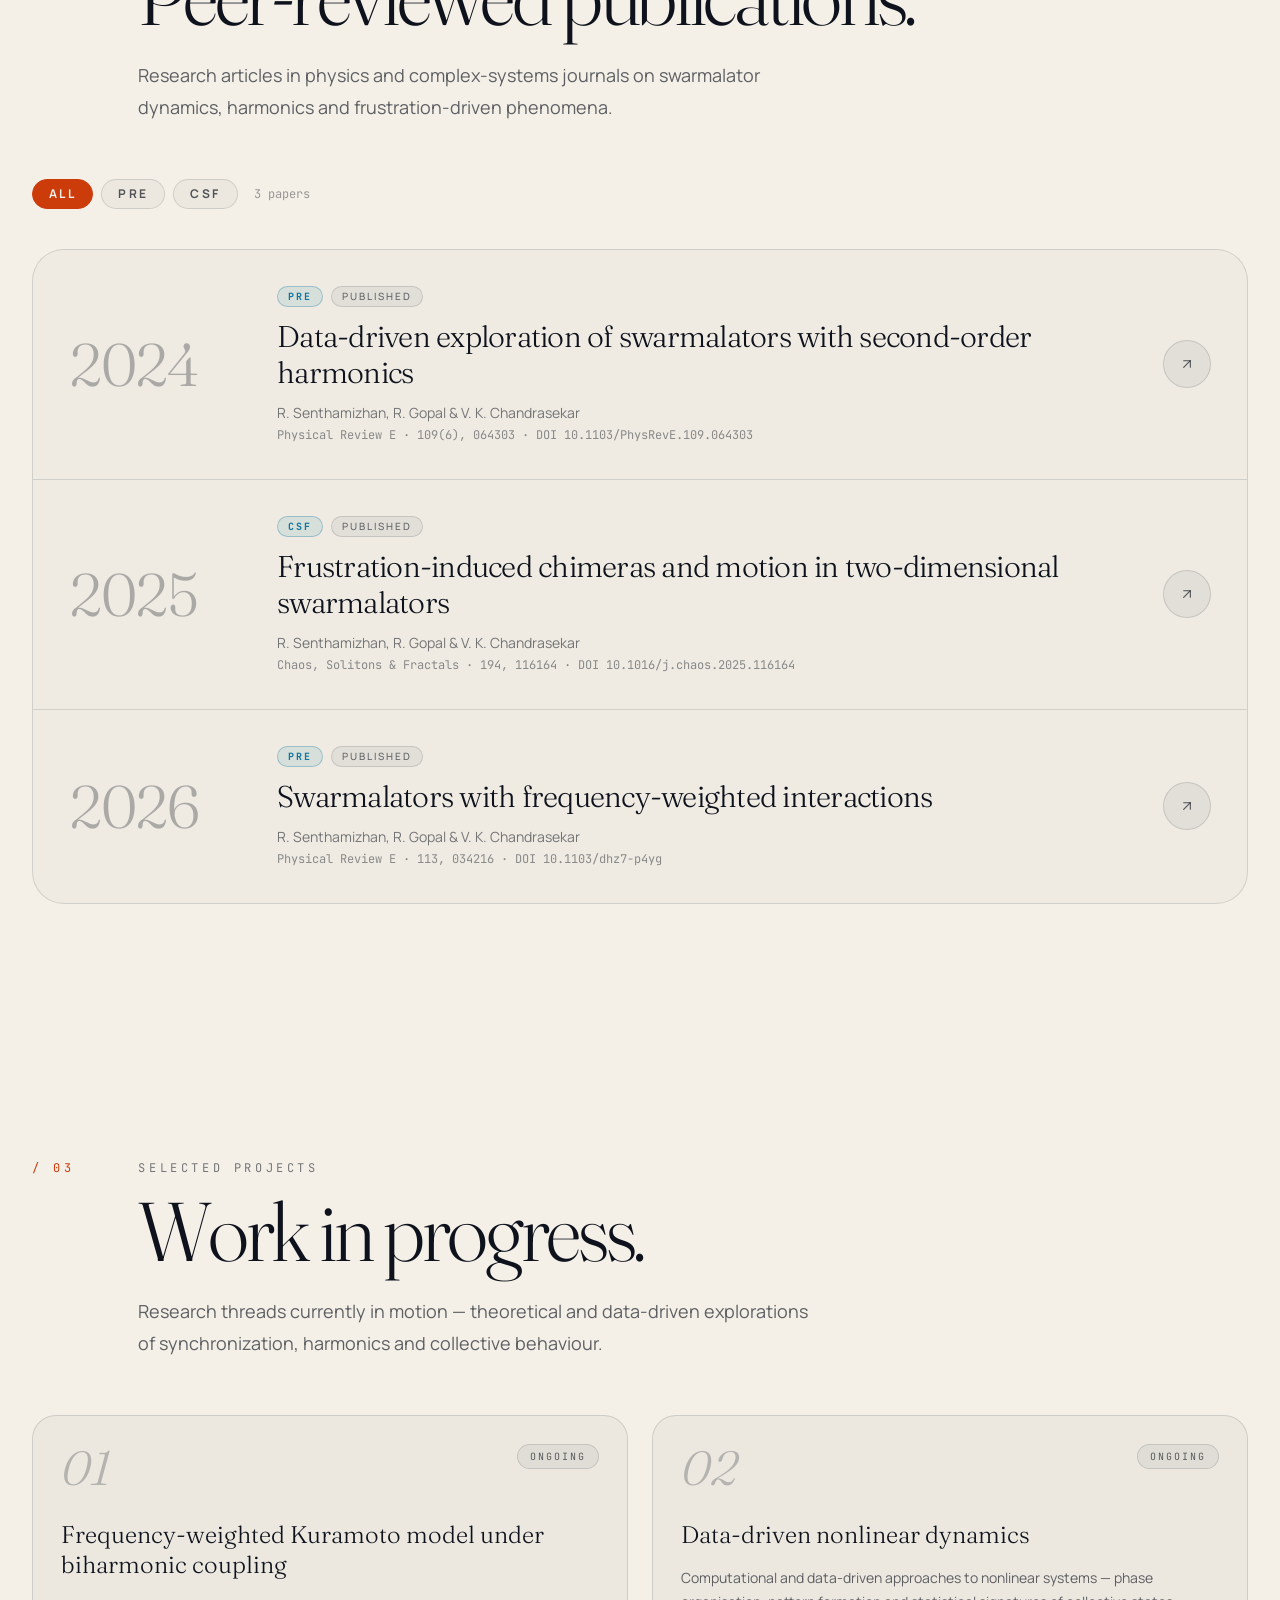
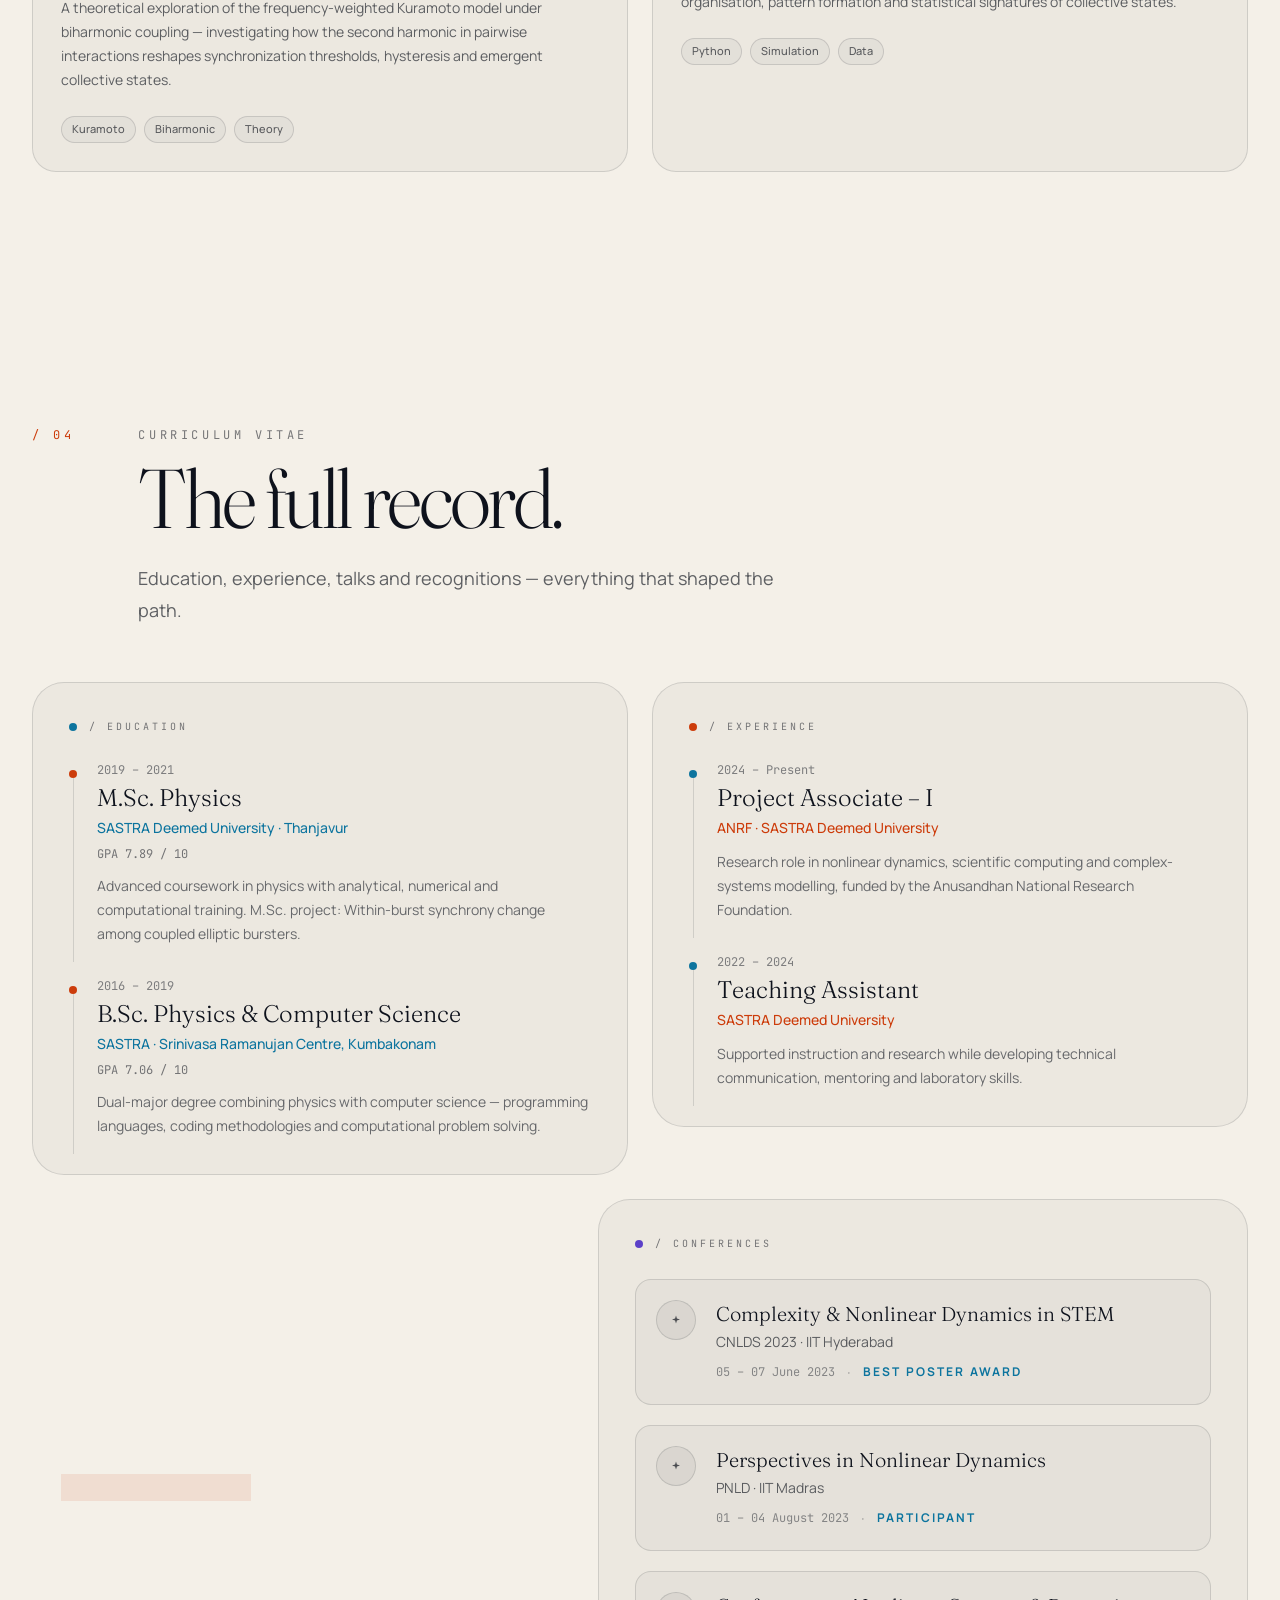
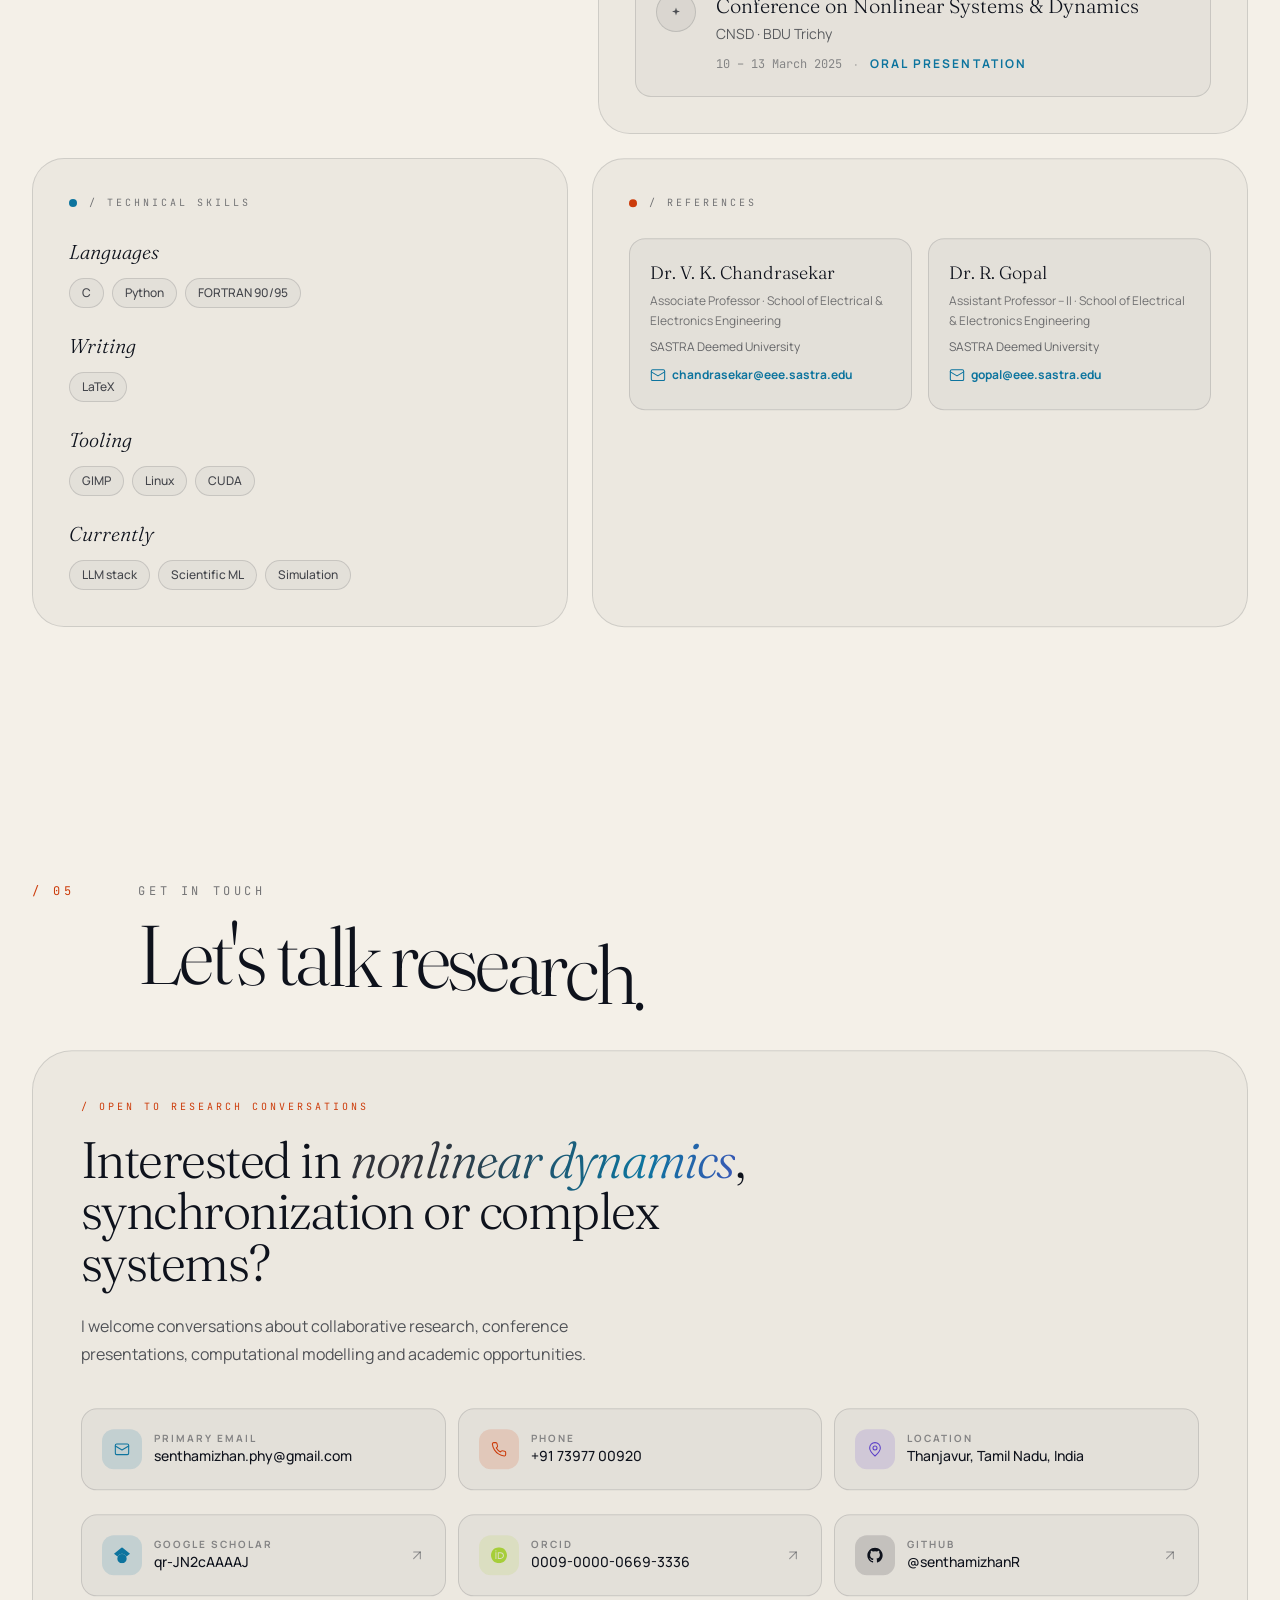
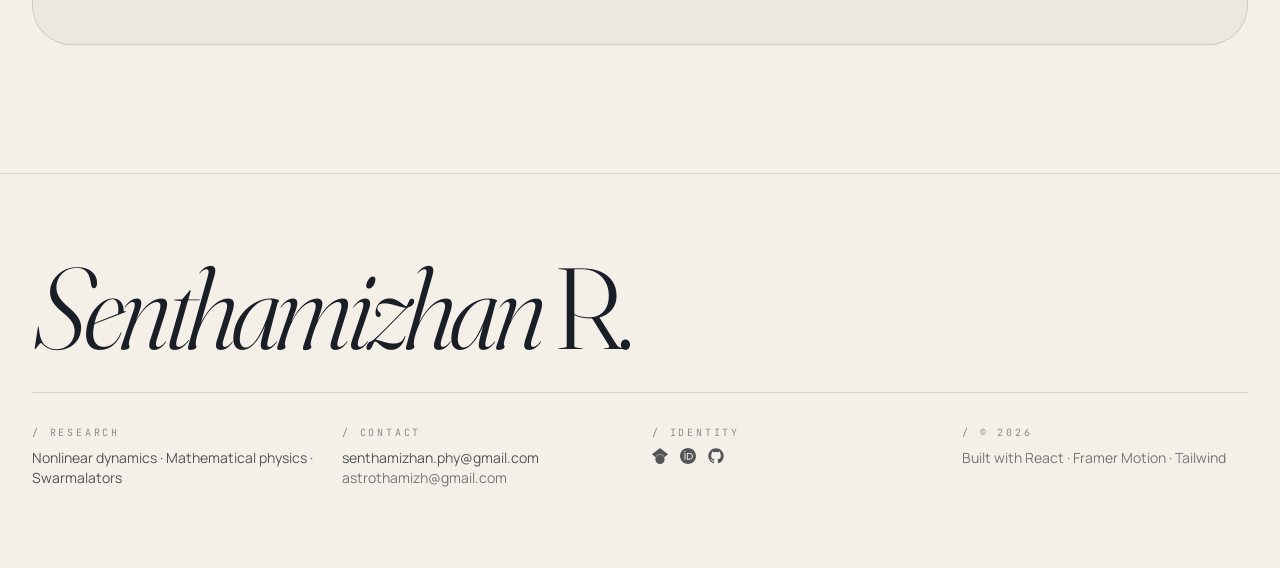
==== commit 5997bb63: "Add files via upload" ====
--- a/index.html
+++ b/index.html
@@ -1,798 +1,80 @@
 <!doctype html>
-<html lang="en" data-theme="dark">
-<head>
-  <meta charset="utf-8" />
-  <meta name="viewport" content="width=device-width, initial-scale=1, viewport-fit=cover" />
-  <meta name="description" content="R. Senthamizhan — nonlinear dynamics, synchronization, chimera states, Kuramoto systems and swarmalators." />
-  <title>R. Senthamizhan · Nonlinear Dynamics Research</title>
-  <link rel="preconnect" href="https://fonts.googleapis.com">
-  <link rel="preconnect" href="https://fonts.gstatic.com" crossorigin>
-  <link href="https://fonts.googleapis.com/css2?family=Instrument+Serif:ital@0;1&family=JetBrains+Mono:wght@400;500;600&family=Plus+Jakarta+Sans:wght@400;500;600;700;800&display=swap" rel="stylesheet">
-  <link rel="icon" type="image/svg+xml" href="data:image/svg+xml,%3Csvg xmlns='http://www.w3.org/2000/svg' viewBox='0 0 64 64'%3E%3Crect width='64' height='64' rx='18' fill='%23070a12'/%3E%3Cpath d='M16 38c8 8 24 8 32 0' stroke='%2367e8f9' stroke-width='4' fill='none' stroke-linecap='round'/%3E%3Cpath d='M20 27c7-6 17-6 24 0' stroke='%23a78bfa' stroke-width='3' fill='none' stroke-linecap='round'/%3E%3Ccircle cx='32' cy='32' r='4' fill='%23f8fafc'/%3E%3C/svg%3E" />
-  <style>
-    :root {
-      color-scheme: dark;
-      --bg: #060913;
-      --bg-2: #0b1020;
-      --panel: rgba(255,255,255,.075);
-      --panel-2: rgba(255,255,255,.105);
-      --line: rgba(255,255,255,.145);
-      --text: #f7f7fb;
-      --muted: rgba(247,247,251,.70);
-      --soft: rgba(247,247,251,.52);
-      --accent: #67e8f9;
-      --accent-2: #a78bfa;
-      --accent-3: #f472b6;
-      --warm: #f59e0b;
-      --shadow: 0 26px 80px rgba(0,0,0,.40);
-      --radius: 28px;
-      --serif: "Instrument Serif", ui-serif, Georgia, serif;
-      --sans: "Plus Jakarta Sans", Inter, ui-sans-serif, system-ui, -apple-system, BlinkMacSystemFont, "Segoe UI", sans-serif;
-      --mono: "JetBrains Mono", "SFMono-Regular", Consolas, monospace;
-    }
-    html[data-theme="light"] {
-      color-scheme: light;
-      --bg: #f7f4ed;
-      --bg-2: #fffaf1;
-      --panel: rgba(255,255,255,.72);
-      --panel-2: rgba(255,255,255,.92);
-      --line: rgba(20,22,35,.13);
-      --text: #141623;
-      --muted: rgba(20,22,35,.72);
-      --soft: rgba(20,22,35,.54);
-      --accent: #0891b2;
-      --accent-2: #7c3aed;
-      --accent-3: #be185d;
-      --warm: #b45309;
-      --shadow: 0 26px 80px rgba(68,54,32,.18);
-    }
-    * { box-sizing: border-box; }
-    html { scroll-behavior: smooth; }
-    body {
-      margin: 0;
-      min-height: 100vh;
-      color: var(--text);
-      background:
-        radial-gradient(circle at 16% 8%, color-mix(in srgb, var(--accent) 22%, transparent), transparent 28rem),
-        radial-gradient(circle at 88% 12%, color-mix(in srgb, var(--accent-2) 24%, transparent), transparent 30rem),
-        radial-gradient(circle at 50% 92%, color-mix(in srgb, var(--accent-3) 16%, transparent), transparent 32rem),
-        linear-gradient(135deg, var(--bg), var(--bg-2));
-      font-family: var(--sans);
-      line-height: 1.62;
-      overflow-x: hidden;
-      text-rendering: geometricPrecision;
-      -webkit-font-smoothing: antialiased;
-    }
-    body::before {
-      content: "";
-      position: fixed;
-      inset: 0;
-      pointer-events: none;
-      background-image:
-        linear-gradient(color-mix(in srgb, var(--line) 64%, transparent) 1px, transparent 1px),
-        linear-gradient(90deg, color-mix(in srgb, var(--line) 64%, transparent) 1px, transparent 1px);
-      background-size: 58px 58px;
-      mask-image: radial-gradient(circle at 50% 28%, black, transparent 72%);
-      opacity: .34;
-      z-index: -4;
-    }
-    body::after {
-      content: "";
-      position: fixed;
-      inset: 0;
-      pointer-events: none;
-      background:
-        linear-gradient(120deg, transparent 0 32%, color-mix(in srgb, var(--accent) 13%, transparent) 45%, transparent 58% 100%),
-        radial-gradient(circle at 70% 34%, color-mix(in srgb, var(--accent-2) 15%, transparent), transparent 22rem);
-      filter: blur(16px);
-      animation: aurora 14s ease-in-out infinite alternate;
-      opacity: .62;
-      z-index: -3;
-    }
-    @keyframes aurora {
-      0% { transform: translate3d(-2%, -1%, 0) rotate(-1deg) scale(1); }
-      100% { transform: translate3d(2%, 1%, 0) rotate(1.5deg) scale(1.05); }
-    }
-    a { color: inherit; text-decoration: none; }
-    img { display: block; max-width: 100%; }
-    .progress {
-      position: fixed;
-      top: 0;
-      left: 0;
-      height: 3px;
-      width: 0;
-      background: linear-gradient(90deg, var(--accent), var(--accent-2), var(--accent-3));
-      z-index: 80;
-      box-shadow: 0 0 28px color-mix(in srgb, var(--accent) 44%, transparent);
-    }
-    #constellation { position: fixed; inset: 0; width: 100%; height: 100%; z-index: -2; pointer-events: none; opacity: .70; }
-    .wrap { width: min(1180px, calc(100% - 42px)); margin: 0 auto; }
-    .nav {
-      position: sticky;
-      top: 12px;
-      z-index: 50;
-      padding: 12px 0;
-    }
-    .nav-inner {
-      width: min(1180px, calc(100% - 42px));
-      margin: 0 auto;
-      border: 1px solid var(--line);
-      background: color-mix(in srgb, var(--panel-2) 82%, transparent);
-      backdrop-filter: blur(22px);
-      border-radius: 999px;
-      box-shadow: var(--shadow);
-      display: flex;
-      align-items: center;
-      justify-content: space-between;
-      gap: 18px;
-      padding: 10px 12px 10px 16px;
-    }
-    .brand { display: inline-flex; align-items: center; gap: 10px; font-weight: 800; letter-spacing: -.02em; }
-    .brand-mark {
-      width: 34px; height: 34px; border-radius: 12px;
-      display: grid; place-items: center;
-      color: var(--text);
-      background: linear-gradient(135deg, color-mix(in srgb, var(--accent) 26%, transparent), color-mix(in srgb, var(--accent-2) 26%, transparent));
-      border: 1px solid var(--line);
-      box-shadow: inset 0 1px 0 rgba(255,255,255,.20);
-    }
-    .brand-mark svg { width: 22px; height: 22px; }
-    .nav-links { display: flex; align-items: center; gap: 3px; }
-    .nav-links a {
-      color: var(--muted);
-      font: 700 12px/1 var(--mono);
-      letter-spacing: .02em;
-      padding: 12px 13px;
-      border-radius: 999px;
-      transition: background .25s ease, color .25s ease;
-    }
-    .nav-links a:hover { background: var(--panel); color: var(--text); }
-    .theme-button {
-      width: 42px; height: 42px;
-      border-radius: 999px;
-      border: 1px solid var(--line);
-      background: var(--panel);
-      color: var(--text);
-      cursor: pointer;
-      display: grid; place-items: center;
-      transition: transform .25s ease, background .25s ease;
-    }
-    .theme-button:hover { transform: translateY(-2px); background: var(--panel-2); }
-    .theme-button svg { width: 18px; height: 18px; }
-    html[data-theme="dark"] .sun-icon { display: block; }
-    html[data-theme="dark"] .moon-icon { display: none; }
-    html[data-theme="light"] .sun-icon { display: none; }
-    html[data-theme="light"] .moon-icon { display: block; }
-
-    main { position: relative; }
-    section { padding: clamp(62px, 8vw, 108px) 0; }
-    .hero { padding-top: clamp(76px, 10vw, 132px); }
-    .hero-grid {
-      display: grid;
-      grid-template-columns: minmax(0, 1.1fr) minmax(330px, .72fr);
-      gap: clamp(36px, 6vw, 86px);
-      align-items: center;
-    }
-    .eyebrow {
-      display: inline-flex;
-      align-items: center;
-      gap: 10px;
-      border: 1px solid var(--line);
-      background: var(--panel);
-      border-radius: 999px;
-      color: var(--muted);
-      padding: 9px 13px;
-      font: 700 clamp(11px, 1vw, 13px)/1 var(--mono);
-      letter-spacing: .04em;
-      text-transform: uppercase;
-    }
-    .pulse { width: 9px; height: 9px; border-radius: 999px; background: var(--accent); box-shadow: 0 0 0 0 color-mix(in srgb, var(--accent) 50%, transparent); animation: pulse 2.2s infinite; }
-    @keyframes pulse { 70% { box-shadow: 0 0 0 14px transparent; } 100% { box-shadow: 0 0 0 0 transparent; } }
-    h1 {
-      margin: 22px 0 0;
-      max-width: 980px;
-      font-family: var(--serif);
-      font-size: clamp(4rem, 11vw, 9.2rem);
-      line-height: .88;
-      letter-spacing: -.06em;
-      font-weight: 400;
-    }
-    .split-word { display: inline-block; overflow: hidden; vertical-align: top; padding-right: .04em; }
-    .split-word span { display: inline-block; animation: title-rise .9s cubic-bezier(.16,1,.3,1) both; }
-    .split-word:nth-child(2) span { animation-delay: .08s; }
-    @keyframes title-rise { from { transform: translateY(105%) rotate(3deg); opacity: 0; } to { transform: translateY(0) rotate(0); opacity: 1; } }
-    .lead {
-      margin: 26px 0 0;
-      max-width: 700px;
-      color: var(--muted);
-      font-size: clamp(1.02rem, 1.45vw, 1.32rem);
-      line-height: 1.78;
-    }
-    .shiny {
-      color: var(--text);
-      background: linear-gradient(100deg, var(--text), var(--accent), var(--accent-2), var(--text));
-      background-size: 260% 100%;
-      -webkit-background-clip: text;
-      background-clip: text;
-      color: transparent;
-      animation: shimmer 6s linear infinite;
-    }
-    @keyframes shimmer { to { background-position: 260% 0; } }
-    .hero-actions { margin-top: 32px; display: flex; flex-wrap: wrap; gap: 13px; align-items: center; }
-    .btn {
-      position: relative;
-      overflow: hidden;
-      isolation: isolate;
-      display: inline-flex;
-      align-items: center;
-      justify-content: center;
-      gap: 10px;
-      min-height: 48px;
-      padding: 0 19px;
-      border-radius: 999px;
-      border: 1px solid var(--line);
-      background: var(--panel);
-      color: var(--text);
-      font-weight: 800;
-      letter-spacing: -.01em;
-      transition: transform .25s ease, border .25s ease, background .25s ease;
-    }
-    .btn::before {
-      content: "";
-      position: absolute;
-      inset: -1px;
-      background: radial-gradient(circle at var(--mx, 50%) var(--my, 50%), rgba(255,255,255,.22), transparent 35%);
-      opacity: 0;
-      transition: opacity .25s ease;
-      z-index: -1;
-    }
-    .btn:hover { transform: translateY(-3px); background: var(--panel-2); }
-    .btn:hover::before { opacity: 1; }
-    .btn.primary { color: #071018; background: linear-gradient(135deg, var(--accent), var(--accent-2)); border-color: transparent; }
-    .metrics { margin-top: 40px; display: grid; grid-template-columns: repeat(3, minmax(0, 1fr)); gap: 12px; max-width: 720px; }
-    .metric {
-      border: 1px solid var(--line);
-      background: var(--panel);
-      border-radius: 22px;
-      padding: 17px;
-      box-shadow: inset 0 1px 0 rgba(255,255,255,.08);
-    }
-    .metric strong { display: block; font: 800 clamp(1.55rem, 3vw, 2.45rem)/1 var(--sans); letter-spacing: -.06em; }
-    .metric span { display: block; margin-top: 7px; color: var(--soft); font-size: .86rem; }
-    .profile-area { position: relative; }
-    .profile-card {
-      position: relative;
-      border: 1px solid var(--line);
-      background: linear-gradient(180deg, var(--panel-2), var(--panel));
-      border-radius: 32px;
-      padding: 14px;
-      box-shadow: var(--shadow);
-      transform-style: preserve-3d;
-      transition: transform .18s ease;
-    }
-    .profile-card::before {
-      content: "";
-      position: absolute;
-      inset: 0;
-      border-radius: inherit;
-      background: radial-gradient(circle at var(--mx, 50%) var(--my, 50%), rgba(255,255,255,.14), transparent 32%);
-      pointer-events: none;
-    }
-    .portrait { border-radius: 24px; aspect-ratio: 3/4; object-fit: cover; width: 100%; border: 1px solid var(--line); filter: contrast(1.03) saturate(1.02); }
-    .now-strip {
-      margin-top: 16px;
-      border: 1px solid var(--line);
-      background: var(--panel);
-      border-radius: 24px;
-      padding: 17px 18px;
-      box-shadow: inset 0 1px 0 rgba(255,255,255,.08);
-    }
-    .now-strip .mono { font: 700 12px/1 var(--mono); letter-spacing: .10em; color: var(--accent); text-transform: uppercase; }
-    .now-strip p { margin: 9px 0 0; color: var(--muted); }
-    .floating-equation {
-      position: absolute;
-      right: -22px;
-      bottom: 94px;
-      padding: 11px 13px;
-      border-radius: 16px;
-      border: 1px solid var(--line);
-      background: color-mix(in srgb, var(--panel-2) 86%, transparent);
-      backdrop-filter: blur(18px);
-      box-shadow: var(--shadow);
-      color: var(--muted);
-      font: 600 12px/1.3 var(--mono);
-      animation: float-soft 6.5s ease-in-out infinite;
-    }
-    @keyframes float-soft { 0%,100% { transform: translateY(0); } 50% { transform: translateY(-10px); } }
-    .marquee-wrap {
-      margin-top: clamp(42px, 6vw, 70px);
-      border-block: 1px solid var(--line);
-      background: color-mix(in srgb, var(--panel) 70%, transparent);
-      overflow: hidden;
-      mask-image: linear-gradient(90deg, transparent, #000 8%, #000 92%, transparent);
-    }
-    .marquee { display: flex; width: max-content; animation: marquee 26s linear infinite; }
-    .marquee span {
-      display: inline-flex;
-      align-items: center;
-      gap: 18px;
-      white-space: nowrap;
-      padding: 20px 18px;
-      color: var(--muted);
-      font: 800 clamp(1rem, 2.2vw, 1.35rem)/1 var(--sans);
-      letter-spacing: -.03em;
-    }
-    .marquee b { color: var(--accent); font-weight: 900; }
-    @keyframes marquee { from { transform: translateX(0); } to { transform: translateX(-50%); } }
-    .section-head { display: flex; justify-content: space-between; align-items: end; gap: 24px; margin-bottom: 26px; }
-    .kicker { color: var(--accent); font: 800 12px/1 var(--mono); letter-spacing: .14em; text-transform: uppercase; }
-    h2 { margin: 10px 0 0; font: 400 clamp(2.1rem, 5vw, 4.6rem)/.95 var(--serif); letter-spacing: -.045em; }
-    .section-note { max-width: 470px; margin: 0; color: var(--muted); font-size: .98rem; }
-    .grid-2 { display: grid; grid-template-columns: repeat(2, minmax(0, 1fr)); gap: 16px; }
-    .grid-3 { display: grid; grid-template-columns: repeat(3, minmax(0, 1fr)); gap: 16px; }
-    .card {
-      position: relative;
-      overflow: hidden;
-      border: 1px solid var(--line);
-      background: linear-gradient(180deg, var(--panel-2), var(--panel));
-      border-radius: var(--radius);
-      padding: clamp(20px, 2.6vw, 30px);
-      box-shadow: inset 0 1px 0 rgba(255,255,255,.08);
-    }
-    .spotlight { --sx: 50%; --sy: 0%; }
-    .spotlight::before {
-      content: "";
-      position: absolute;
-      inset: -1px;
-      background: radial-gradient(circle at var(--sx) var(--sy), color-mix(in srgb, var(--accent) 18%, transparent), transparent 34%);
-      opacity: 0;
-      transition: opacity .25s ease;
-      pointer-events: none;
-    }
-    .spotlight:hover::before { opacity: 1; }
-    .card > * { position: relative; }
-    .card h3 { margin: 0; font-size: clamp(1.06rem, 1.65vw, 1.35rem); line-height: 1.25; letter-spacing: -.035em; }
-    .card p { color: var(--muted); margin: 13px 0 0; }
-    .tag-row { display: flex; flex-wrap: wrap; gap: 8px; margin-top: 18px; }
-    .tag {
-      border: 1px solid var(--line);
-      background: color-mix(in srgb, var(--panel) 75%, transparent);
-      color: var(--soft);
-      padding: 7px 10px;
-      border-radius: 999px;
-      font: 700 11px/1 var(--mono);
-    }
-    .num { color: var(--accent); font: 700 12px/1 var(--mono); letter-spacing: .10em; margin-bottom: 18px; display: block; }
-    .research-intro {
-      display: grid;
-      grid-template-columns: .85fr 1.15fr;
-      gap: 16px;
-      align-items: stretch;
-      margin-bottom: 16px;
-    }
-    .large-statement { font: 400 clamp(1.55rem, 3.2vw, 2.6rem)/1.12 var(--serif); letter-spacing: -.03em; color: var(--text); }
-    .publication { display: grid; grid-template-columns: 140px 1fr auto; gap: 20px; align-items: start; }
-    .pub-meta { color: var(--accent); font: 800 11px/1.5 var(--mono); letter-spacing: .08em; text-transform: uppercase; }
-    .pub-actions { display: flex; flex-direction: column; gap: 8px; align-items: end; }
-    .small-link {
-      border: 1px solid var(--line);
-      border-radius: 999px;
-      padding: 8px 11px;
-      color: var(--muted);
-      font: 800 11px/1 var(--mono);
-      transition: background .2s ease, color .2s ease, transform .2s ease;
-    }
-    .small-link:hover { background: var(--text); color: var(--bg); transform: translateY(-2px); }
-    .ongoing-card { min-height: 260px; display: flex; flex-direction: column; justify-content: space-between; }
-    .state-line { margin-top: 22px; height: 1px; background: linear-gradient(90deg, transparent, var(--accent), var(--accent-2), transparent); }
-    .timeline { display: grid; gap: 14px; }
-    .time-card { display: grid; grid-template-columns: 150px 1fr; gap: 18px; align-items: start; }
-    .time-card .year { color: var(--accent); font: 800 12px/1.6 var(--mono); letter-spacing: .07em; }
-    .skills-grid { display: grid; grid-template-columns: repeat(4, minmax(0, 1fr)); gap: 14px; }
-    .skill-list { list-style: none; padding: 0; margin: 17px 0 0; display: grid; gap: 10px; color: var(--muted); }
-    .skill-list li { display: flex; align-items: center; gap: 9px; }
-    .skill-list li::before { content: ""; width: 6px; height: 6px; border-radius: 999px; background: var(--accent); box-shadow: 0 0 18px color-mix(in srgb, var(--accent) 50%, transparent); }
-    .image-row { display: grid; grid-template-columns: .88fr 1.12fr; gap: 16px; margin-top: 16px; }
-    .image-card { padding: 10px; }
-    .image-card img { border-radius: 22px; width: 100%; aspect-ratio: 4/3; object-fit: cover; border: 1px solid var(--line); }
-    .image-card p { padding: 0 8px 8px; font-size: .94rem; }
-    .contact-grid { display: grid; grid-template-columns: .9fr 1.1fr; gap: 16px; }
-    .contact-list { display: grid; gap: 12px; }
-    .contact-link {
-      display: flex;
-      align-items: center;
-      gap: 13px;
-      border: 1px solid var(--line);
-      background: var(--panel);
-      border-radius: 20px;
-      padding: 14px;
-      transition: transform .25s ease, background .25s ease;
-    }
-    .contact-link:hover { transform: translateY(-3px); background: var(--panel-2); }
-    .contact-link svg { width: 24px; height: 24px; flex: 0 0 auto; color: var(--accent); }
-    .contact-link strong { display: block; line-height: 1.1; }
-    .contact-link span { display: block; color: var(--soft); font-size: .88rem; margin-top: 3px; overflow-wrap: anywhere; }
-    .spark { position: fixed; width: 6px; height: 6px; border-radius: 999px; background: var(--accent); pointer-events: none; z-index: 999; animation: spark .7s ease-out forwards; }
-    @keyframes spark { to { transform: translate(var(--dx), var(--dy)) scale(0); opacity: 0; } }
-    .blank-footer { min-height: 64px; }
-
-    .reveal { animation: reveal-up .75s cubic-bezier(.16,1,.3,1) both; }
-    @keyframes reveal-up { from { transform: translateY(18px); opacity: 0; } to { transform: translateY(0); opacity: 1; } }
-
-    @media (max-width: 980px) {
-      .hero-grid, .research-intro, .contact-grid, .image-row { grid-template-columns: 1fr; }
-      .grid-3, .skills-grid { grid-template-columns: repeat(2, minmax(0, 1fr)); }
-      .publication { grid-template-columns: 1fr; }
-      .pub-actions { align-items: start; flex-direction: row; flex-wrap: wrap; }
-      .floating-equation { right: 16px; bottom: 110px; }
-      .nav-links { display: none; }
-    }
-    @media (max-width: 660px) {
-      .wrap, .nav-inner { width: min(100% - 28px, 1180px); }
-      section { padding: 58px 0; }
-      h1 { font-size: clamp(3.2rem, 18vw, 5.6rem); line-height: .93; }
-      .metrics, .grid-2, .grid-3, .skills-grid { grid-template-columns: 1fr; }
-      .time-card { grid-template-columns: 1fr; }
-      .section-head { display: block; }
-      .section-note { margin-top: 14px; }
-      .floating-equation { display: none; }
-      .hero-actions .btn { width: 100%; }
-    }
-    @media (prefers-reduced-motion: reduce) {
-      *, *::before, *::after { animation-duration: .001ms !important; animation-iteration-count: 1 !important; scroll-behavior: auto !important; transition: none !important; }
-      #constellation { display: none; }
-    }
-  </style>
-</head>
-<body>
-  <div class="progress" id="progress"></div>
-  <canvas id="constellation" aria-hidden="true"></canvas>
-
-  <header class="nav" aria-label="Primary navigation">
-    <div class="nav-inner">
-      <a class="brand" href="#top" aria-label="R. Senthamizhan home">
-        <span class="brand-mark" aria-hidden="true">
-          <svg viewBox="0 0 64 64" fill="none" xmlns="http://www.w3.org/2000/svg">
-            <path d="M14 38c8.6 8.8 27.4 8.8 36 0" stroke="url(#g)" stroke-width="5" stroke-linecap="round"/>
-            <path d="M20 27c7.8-7.2 16.2-7.2 24 0" stroke="url(#g)" stroke-width="3.5" stroke-linecap="round" opacity=".9"/>
-            <circle cx="32" cy="32" r="4.5" fill="currentColor"/>
-            <defs><linearGradient id="g" x1="14" y1="21" x2="50" y2="43" gradientUnits="userSpaceOnUse"><stop stop-color="#67e8f9"/><stop offset=".55" stop-color="#a78bfa"/><stop offset="1" stop-color="#f472b6"/></linearGradient></defs>
-          </svg>
-        </span>
-        <span>R. Senthamizhan</span>
-      </a>
-      <nav class="nav-links" aria-label="Sections">
-        <a href="#research">Research</a>
-        <a href="#publications">Papers</a>
-        <a href="#ongoing">Ongoing</a>
-        <a href="#cv">CV</a>
-        <a href="#contact">Contact</a>
-      </nav>
-      <button class="theme-button" id="themeToggle" type="button" aria-label="Toggle dark and light mode">
-        <svg class="sun-icon" viewBox="0 0 24 24" fill="none" stroke="currentColor" stroke-width="2" stroke-linecap="round"><circle cx="12" cy="12" r="4"/><path d="M12 2v2M12 20v2M4.93 4.93l1.41 1.41M17.66 17.66l1.41 1.41M2 12h2M20 12h2M4.93 19.07l1.41-1.41M17.66 6.34l1.41-1.41"/></svg>
-        <svg class="moon-icon" viewBox="0 0 24 24" fill="none" stroke="currentColor" stroke-width="2" stroke-linecap="round"><path d="M21 12.79A9 9 0 1 1 11.21 3 7 7 0 0 0 21 12.79Z"/></svg>
-      </button>
-    </div>
-  </header>
-
-  <main id="top">
-    <section class="hero">
-      <div class="wrap hero-grid">
-        <div class="reveal">
-          <div class="eyebrow"><span class="pulse"></span>Researcher ✦ 2022 - Present</div>
-          <h1 aria-label="R. Senthamizhan"><span class="split-word"><span>R.</span></span> <span class="split-word"><span>Senthamizhan</span></span></h1>
-          <p class="lead"><strong class="shiny">Nonlinear dynamics researcher</strong> studying synchronization, swarmalator systems, chimera states, phase frustration, frequency-weighted interactions and data-driven classification of collective states.</p>
-          <div class="hero-actions">
-            <a class="btn primary magnet" href="#publications">Read the papers <span>↗</span></a>
-            <a class="btn magnet" href="#ongoing">Ongoing work</a>
-            <a class="btn magnet" href="#contact">Contact</a>
-          </div>
-          <div class="metrics" aria-label="Research metrics">
-            <div class="metric"><strong>03</strong><span>peer-reviewed papers</span></div>
-            <div class="metric"><strong>01</strong><span>ongoing manuscript</span></div>
-            <div class="metric"><strong>2022</strong><span>research timeline starts</span></div>
-          </div>
-        </div>
-        <aside class="profile-area reveal" aria-label="Portrait and current position">
-          <div class="profile-card tilt">
-            <img class="portrait" src="[data-uri]" alt="R. Senthamizhan" />
-          </div>
-          <div class="floating-equation" aria-hidden="true">ẋᵢ ↔ θ̇ᵢ<br/>sync + swarm</div>
-          <div class="now-strip">
-            <div class="mono">/now</div>
-            <p>Project Associate - I / ANRF / SASTRA University</p>
-          </div>
-        </aside>
-      </div>
-      <div class="marquee-wrap" aria-label="Research keywords marquee">
-        <div class="marquee">
-          <span>Nonlinear dynamics <b>✦</b> Mathematical physics <b>✦</b> Swarmalators <b>✦</b> Synchronization <b>✦</b> Chimera states <b>✦</b> Kuramoto systems <b>✦</b> Data-driven dynamics <b>✦</b></span>
-          <span>Nonlinear dynamics <b>✦</b> Mathematical physics <b>✦</b> Swarmalators <b>✦</b> Synchronization <b>✦</b> Chimera states <b>✦</b> Kuramoto systems <b>✦</b> Data-driven dynamics <b>✦</b></span>
-        </div>
-      </div>
-    </section>
-
-    <section id="research">
-      <div class="wrap">
-        <div class="section-head">
-          <div><div class="kicker">Research profile</div><h2>Collective dynamics, with structure.</h2></div>
-          <p class="section-note">The work combines analytical modelling, large-scale numerical simulation and data-driven diagnostics to understand how interacting oscillators organize in phase and space.</p>
-        </div>
-        <div class="research-intro">
-          <article class="card spotlight">
-            <p class="large-statement">I study mobile phase oscillators whose internal states synchronize while their spatial positions self-organize.</p>
-          </article>
-          <article class="card spotlight">
-            <p>Recent work focuses on swarmalator populations with second-order harmonics, phase-lag frustration, frequency-weighted interactions, abrupt/hysteretic transitions and machine-learning assisted state-boundary detection.</p>
-            <div class="tag-row">
-              <span class="tag">order parameters</span><span class="tag">RK simulation</span><span class="tag">self-consistency</span><span class="tag">U-Net segmentation</span>
-            </div>
-          </article>
-        </div>
-        <div class="grid-2">
-          <article class="card spotlight">
-            <span class="num">01 / Higher harmonics</span>
-            <h3>Second-order harmonic phase interactions in swarmalators</h3>
-            <p>Explored clustered π states, mixed π states, active asynchronous states and transitions between static asynchronous and active phase-wave regimes using numerical, analytical and data-driven tools.</p>
-          </article>
-          <article class="card spotlight">
-            <span class="num">02 / Frustration</span>
-            <h3>Frustration-induced chimeras and collective motion</h3>
-            <p>Studied phase-lag effects in two-dimensional swarmalators, identifying static and active chimeras, global translational motion and synchronized global translational motion under frustration.</p>
-          </article>
-          <article class="card spotlight">
-            <span class="num">03 / Heterogeneity</span>
-            <h3>Frequency-weighted swarmalator interactions</h3>
-            <p>Analyzed a solvable one-dimensional ring model where spatial and phase couplings are scaled by intrinsic frequencies, revealing asynchronous, phase-wave and bistrip mixed states.</p>
-          </article>
-          <article class="card spotlight">
-            <span class="num">04 / Computation</span>
-            <h3>Data-driven nonlinear dynamics</h3>
-            <p>Uses computational experiments, image-based classification and reduced diagnostics to map complex phase diagrams and quantify stability boundaries in nonlinear oscillator systems.</p>
-          </article>
-        </div>
-        <div class="image-row">
-          <figure class="card image-card spotlight">
-            <img src="[data-uri]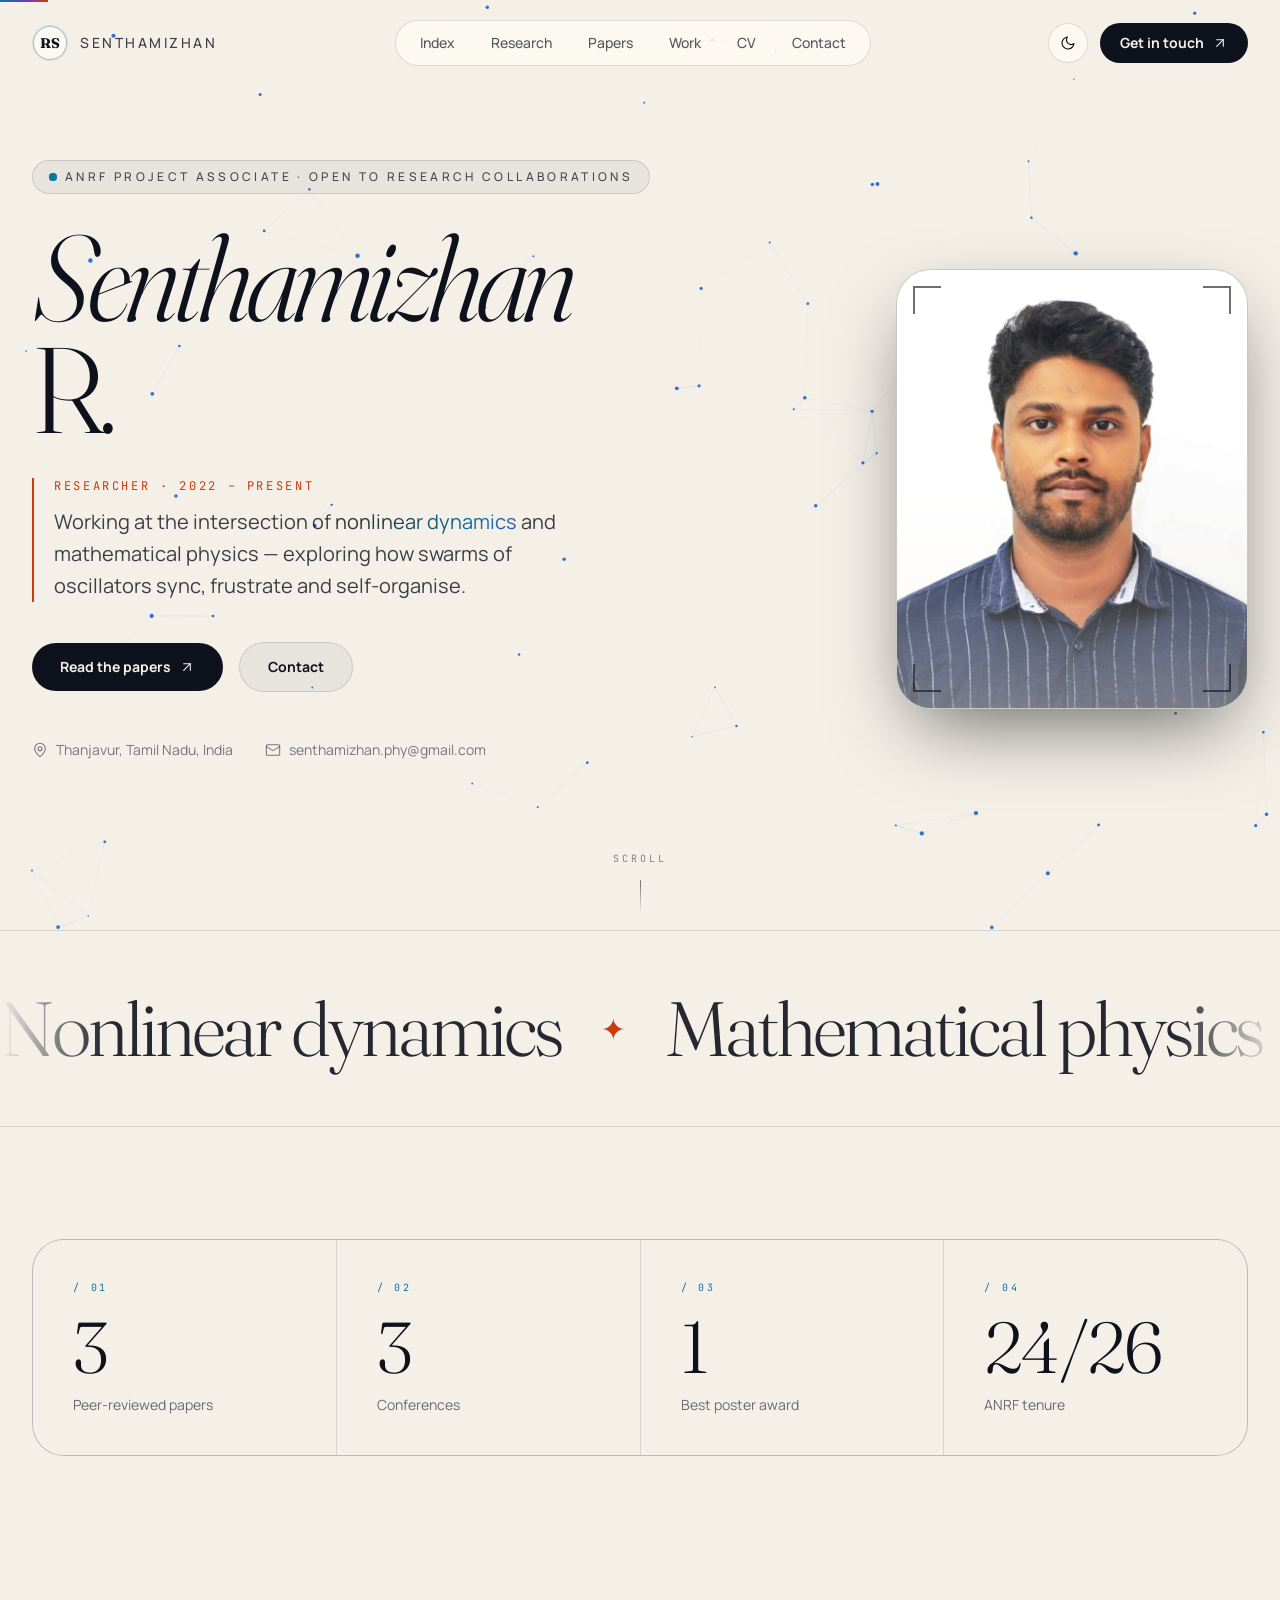
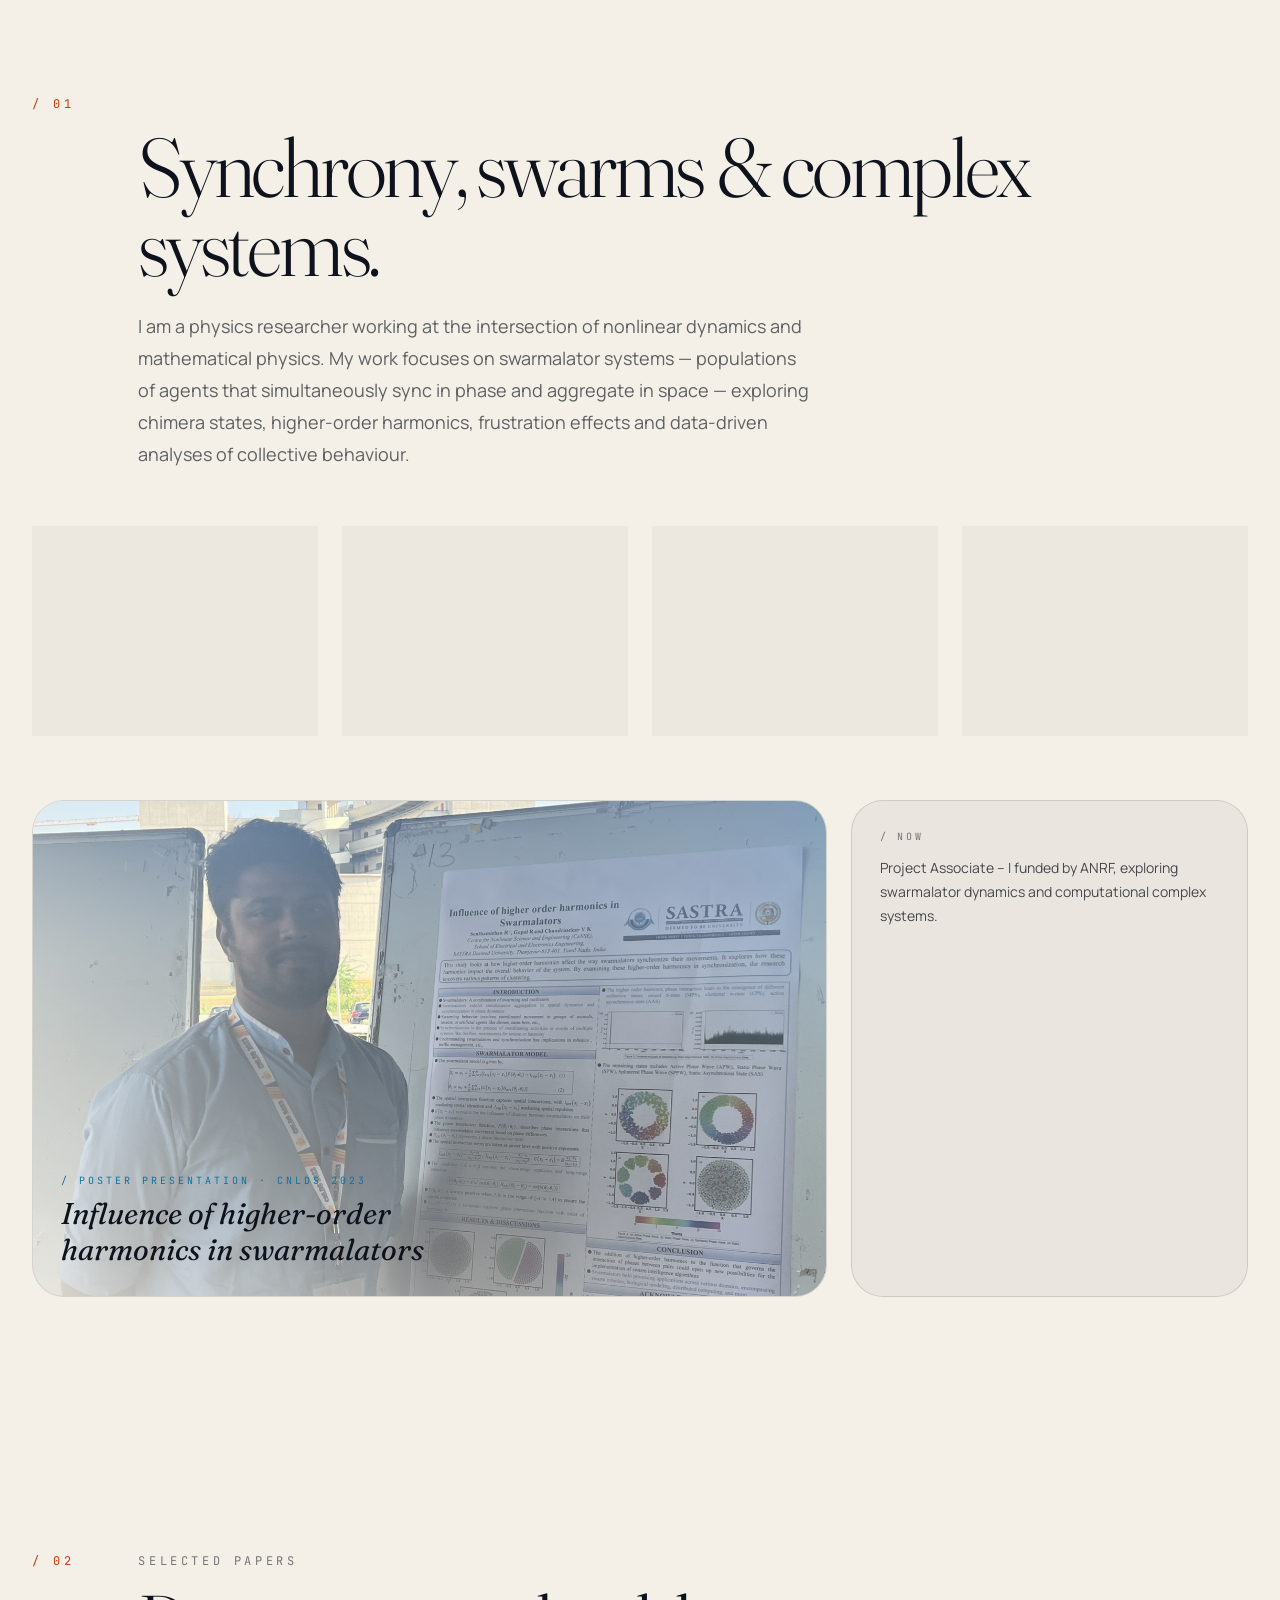
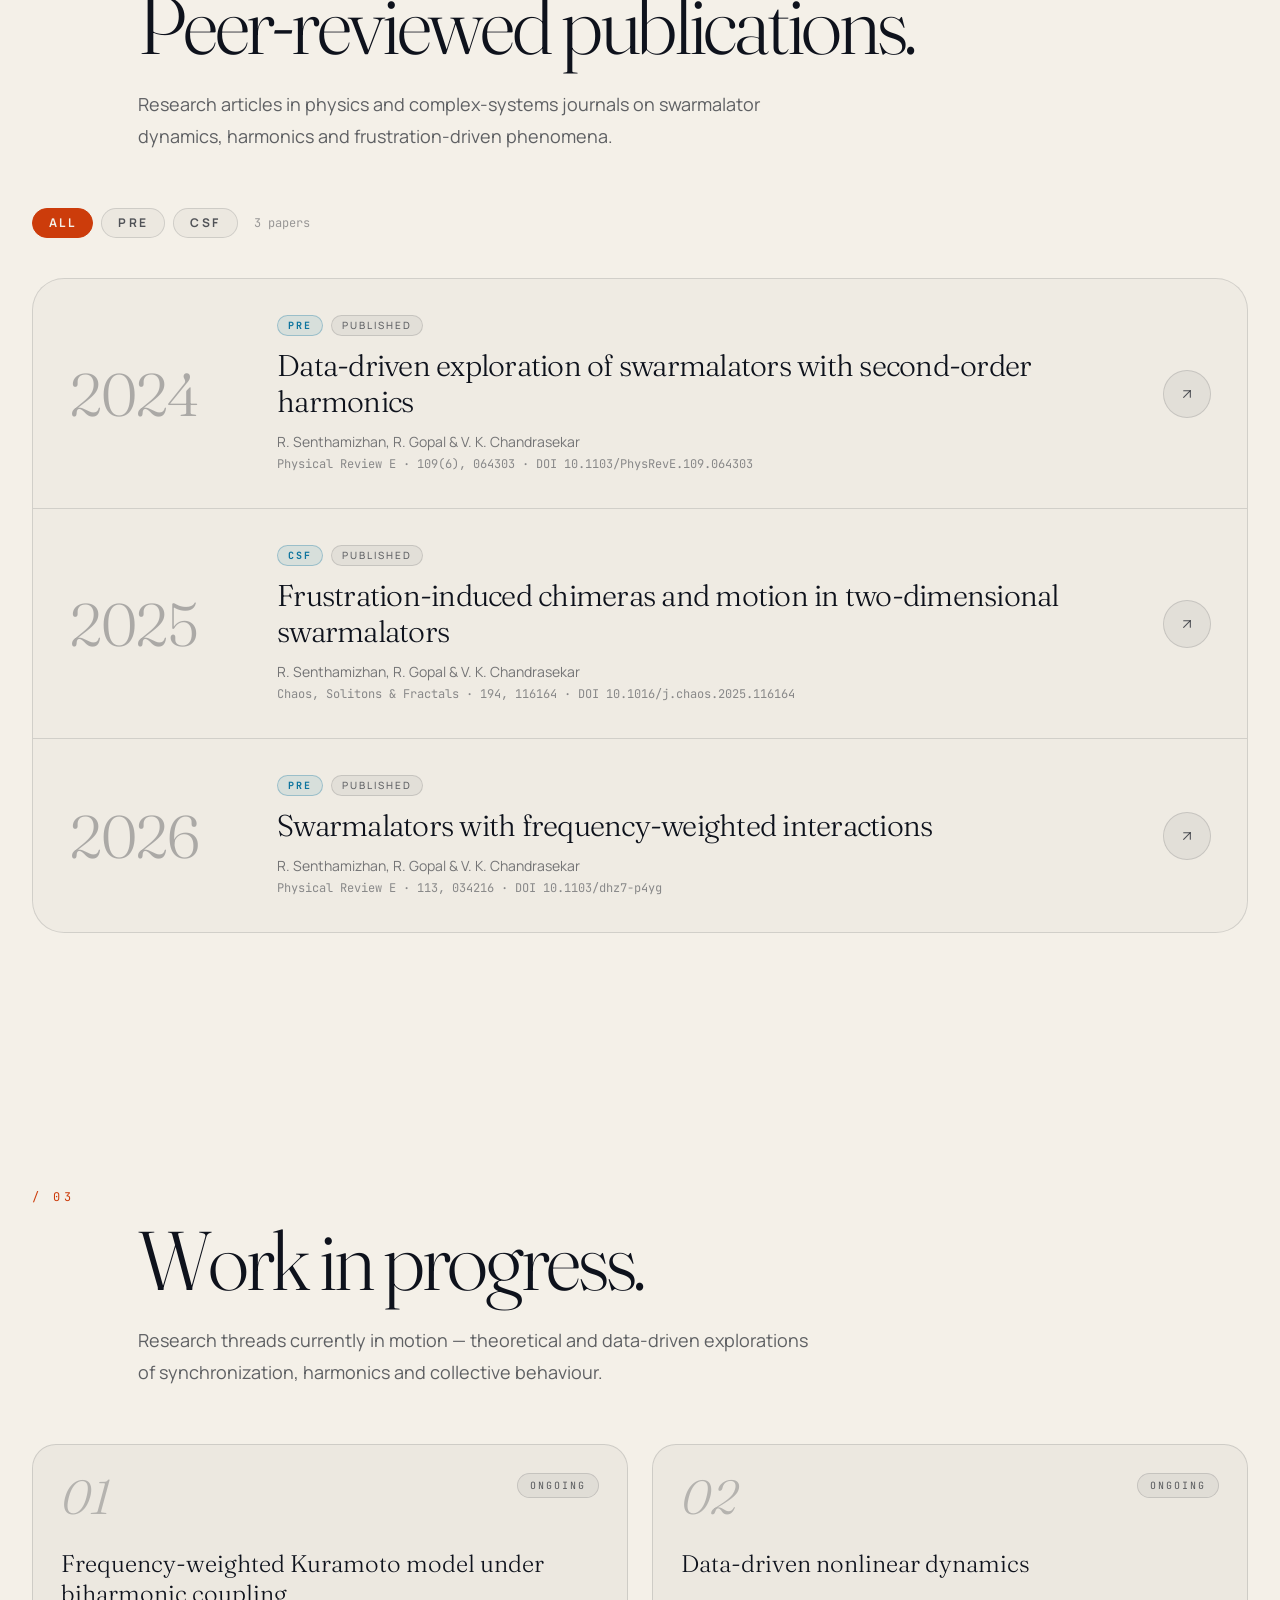
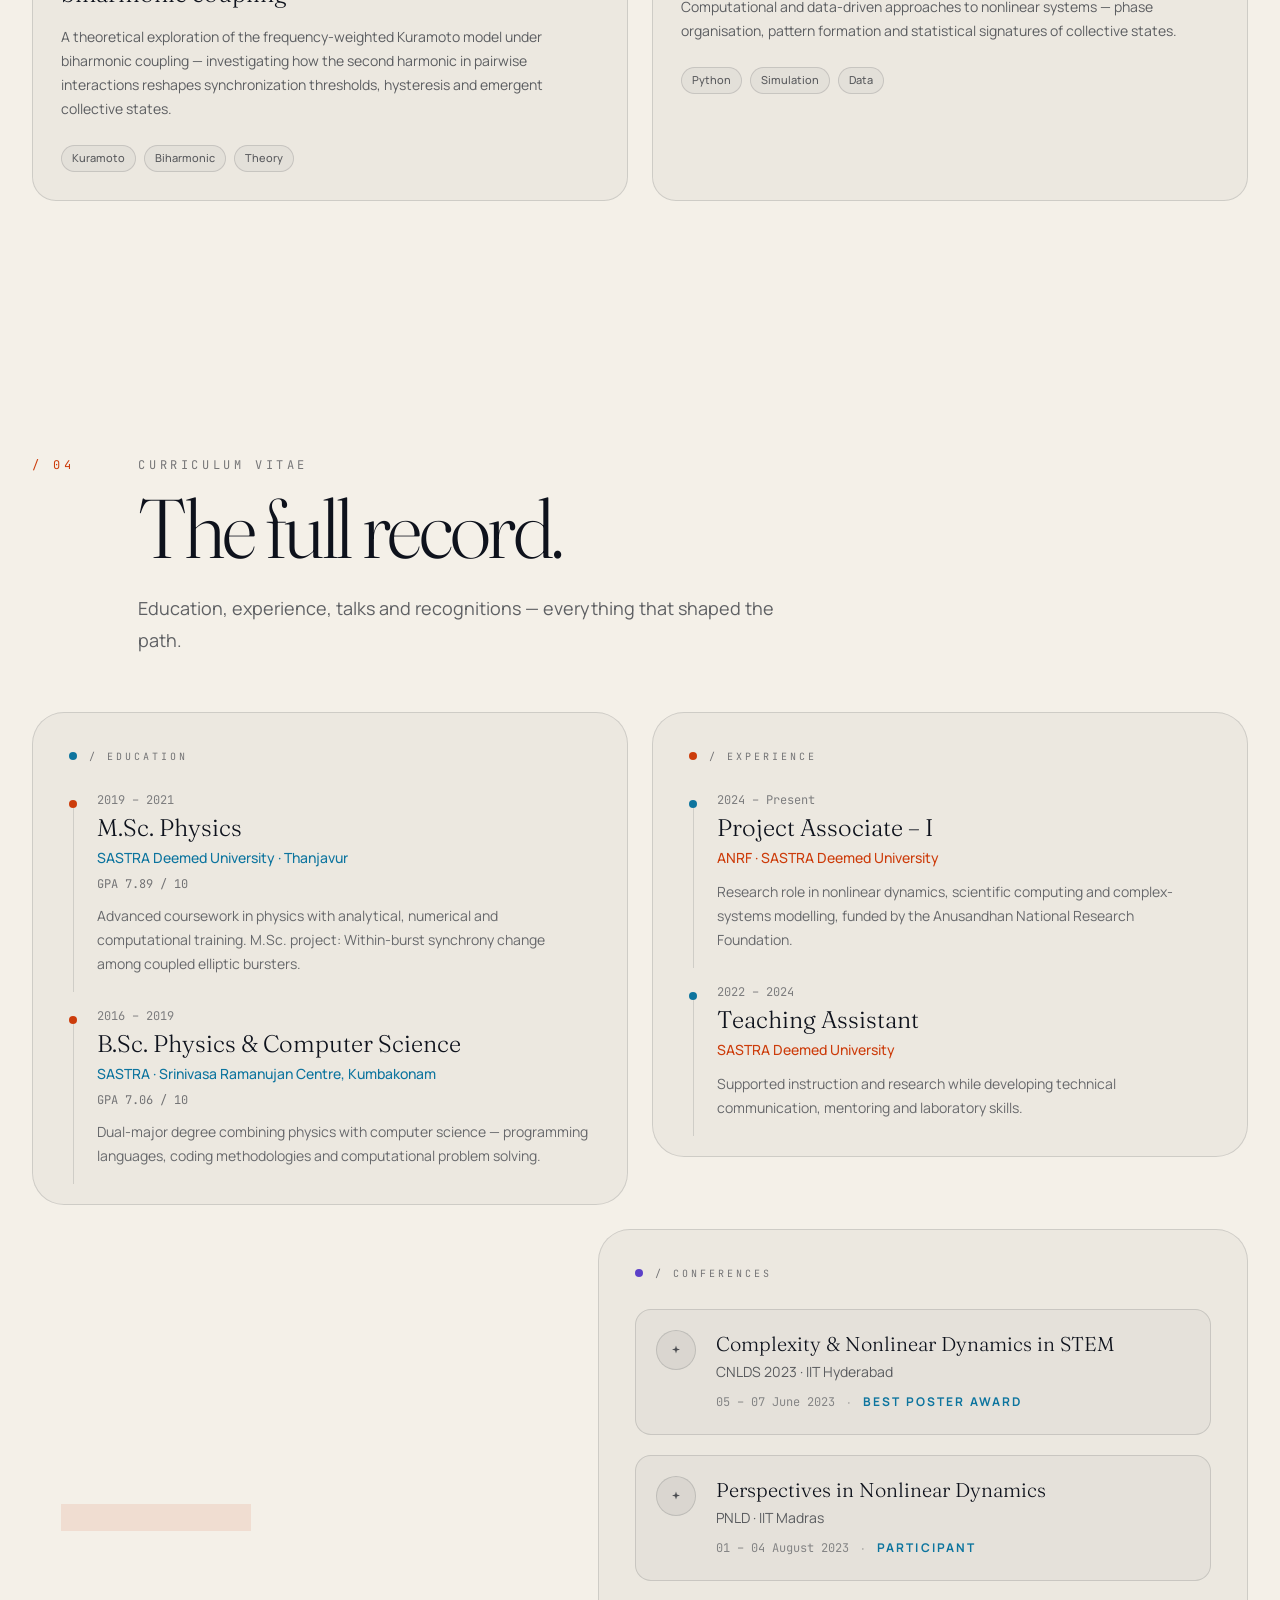
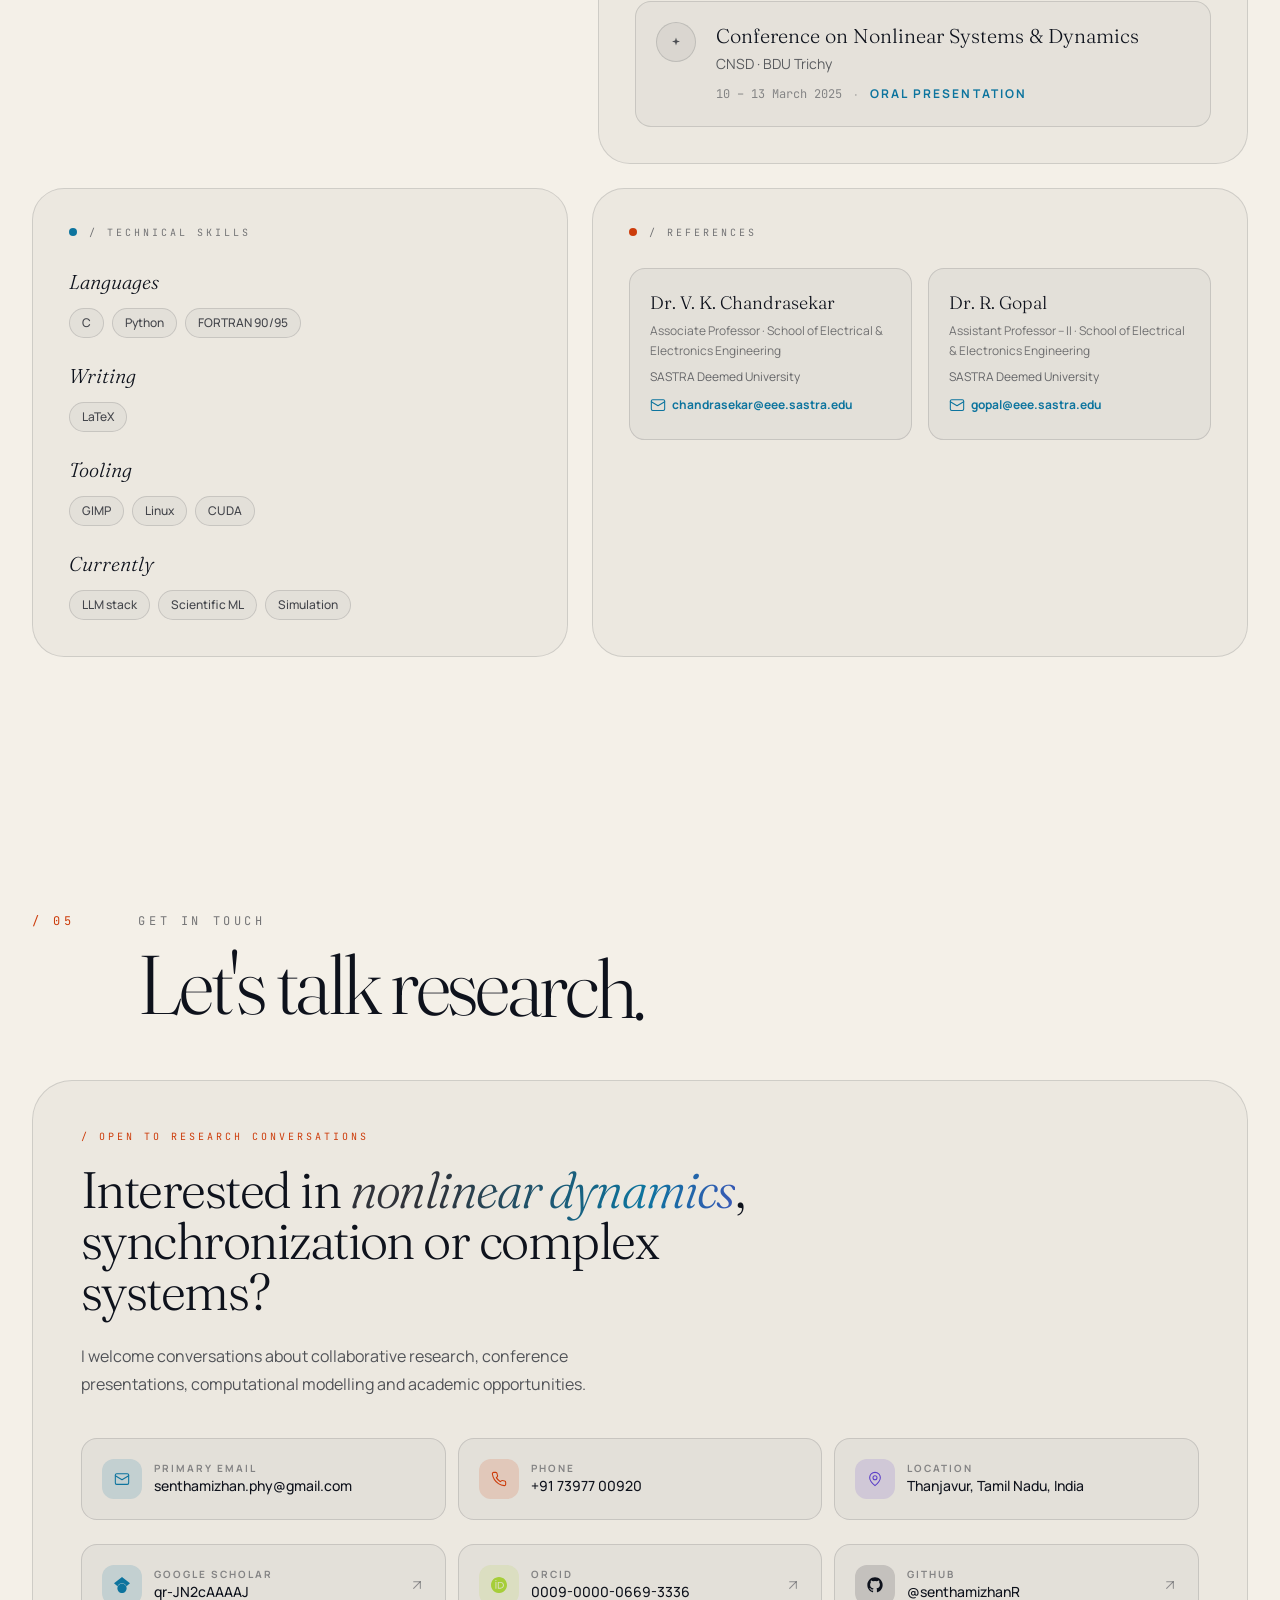
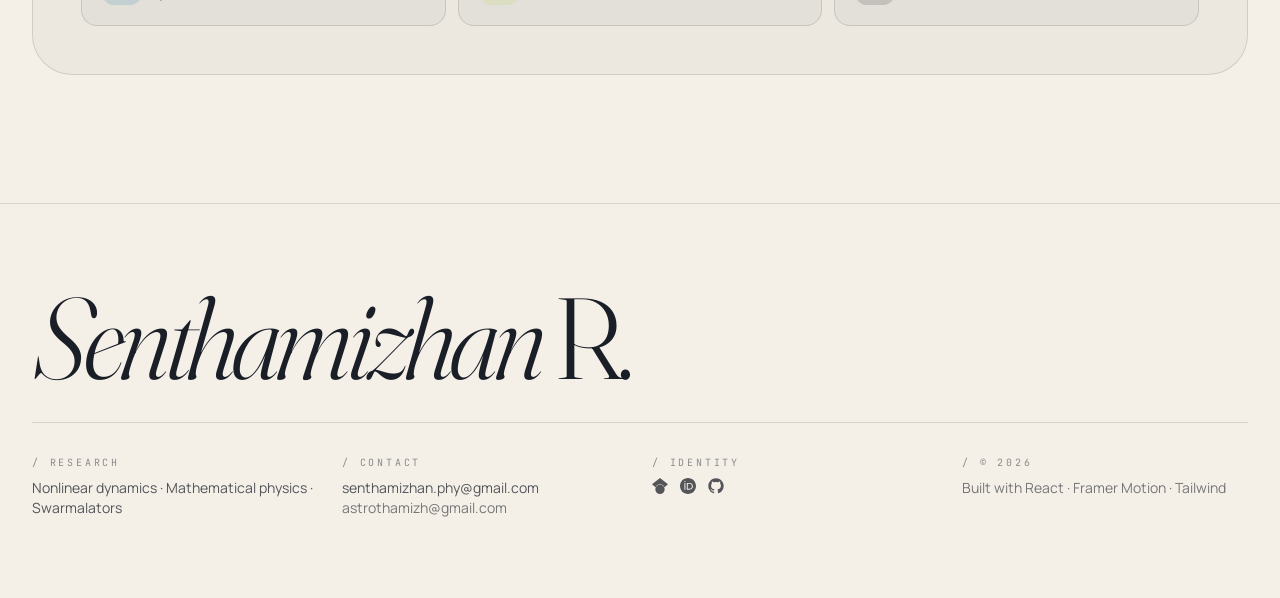
==== commit 86ecb268: "Add files via upload" ====
--- a/index.html
+++ b/index.html
@@ -71,8 +71,8 @@
             top: ${s}px !important;
             left: ${a}px !important;
           }
-        `),()=>{document.head.removeChild(l)}},[t]),Q.jsx(vc,{isPresent:t,childRef:g,sizeRef:i,children:E.cloneElement(A,{ref:g})})}const Rc=({children:A,initial:t,isPresent:o,onExitComplete:g,custom:i,presenceAffectsLayout:e,mode:B})=>{const r=og(kc),s=E.useId(),a=E.useCallback(G=>{r.set(G,!0);for(const Y of r.values())if(!Y)return;g&&g()},[r,g]),l=E.useMemo(()=>({id:s,initial:t,isPresent:o,custom:i,onExitComplete:a,register:G=>(r.set(G,!1),()=>r.delete(G))}),e?[Math.random(),a]:[o,a]);return E.useMemo(()=>{r.forEach((G,Y)=>r.set(Y,!1))},[o]),E.useEffect(()=>{!o&&!r.size&&g&&g()},[o]),B==="popLayout"&&(A=Q.jsx(Jc,{isPresent:o,children:A})),Q.jsx(ze.Provider,{value:l,children:A})};function kc(){return new Map}function Ix(A=!0){const t=E.useContext(ze);if(t===null)return[!0,null];const{isPresent:o,onExitComplete:g,register:i}=t,e=E.useId();E.useEffect(()=>{A&&i(e)},[A]);const B=E.useCallback(()=>A&&g&&g(e),[e,g,A]);return!o&&g?[!1,B]:[!0]}const pi=A=>A.key||"";function OQ(A){const t=[];return E.Children.forEach(A,o=>{E.isValidElement(o)&&t.push(o)}),t}const $s=typeof window<"u",li=$s?E.useLayoutEffect:E.useEffect,Aa=({children:A,custom:t,initial:o=!0,onExitComplete:g,presenceAffectsLayout:i=!0,mode:e="sync",propagate:B=!1})=>{const[r,s]=Ix(B),a=E.useMemo(()=>OQ(A),[A]),l=B&&!r?[]:a.map(pi),G=E.useRef(!0),Y=E.useRef(a),W=og(()=>new Map),[c,F]=E.useState(a),[K,D]=E.useState(a);li(()=>{G.current=!1,Y.current=a;for(let w=0;w<K.length;w++){const N=pi(K[w]);l.includes(N)?W.delete(N):W.get(N)!==!0&&W.set(N,!1)}},[K,l.length,l.join("-")]);const x=[];if(a!==c){let w=[...a];for(let N=0;N<K.length;N++){const L=K[N],n=pi(L);l.includes(n)||(w.splice(N,0,L),x.push(L))}e==="wait"&&x.length&&(w=x),D(OQ(w)),F(a);return}const{forceRender:C}=E.useContext(_s);return Q.jsx(Q.Fragment,{children:K.map(w=>{const N=pi(w),L=B&&!r?!1:a===K||l.includes(N),n=()=>{if(W.has(N))W.set(N,!0);else return;let U=!0;W.forEach(y=>{y||(U=!1)}),U&&(C==null||C(),D(Y.current),B&&(s==null||s()),g&&g())};return Q.jsx(Rc,{isPresent:L,initial:!G.current||o?void 0:!1,custom:L?void 0:t,presenceAffectsLayout:i,mode:e,onExitComplete:L?void 0:n,children:w},N)})})},NA=A=>A;let Xc=NA,ux=NA;function ta(A){let t;return()=>(t===void 0&&(t=A()),t)}const Yo=(A,t,o)=>{const g=t-A;return g===0?1:(o-A)/g},xt=A=>A*1e3,Dt=A=>A/1e3,Vc={useManualTiming:!1};function Oc(A){let t=new Set,o=new Set,g=!1,i=!1;const e=new WeakSet;let B={delta:0,timestamp:0,isProcessing:!1};function r(a){e.has(a)&&(s.schedule(a),A()),a(B)}const s={schedule:(a,l=!1,G=!1)=>{const W=G&&g?t:o;return l&&e.add(a),W.has(a)||W.add(a),a},cancel:a=>{o.delete(a),e.delete(a)},process:a=>{if(B=a,g){i=!0;return}g=!0,[t,o]=[o,t],t.forEach(r),t.clear(),g=!1,i&&(i=!1,s.process(a))}};return s}const fi=["read","resolveKeyframes","update","preRender","render","postRender"],qc=40;function Sx(A,t){let o=!1,g=!0;const i={delta:0,timestamp:0,isProcessing:!1},e=()=>o=!0,B=fi.reduce((D,x)=>(D[x]=Oc(e),D),{}),{read:r,resolveKeyframes:s,update:a,preRender:l,render:G,postRender:Y}=B,W=()=>{const D=performance.now();o=!1,i.delta=g?1e3/60:Math.max(Math.min(D-i.timestamp,qc),1),i.timestamp=D,i.isProcessing=!0,r.process(i),s.process(i),a.process(i),l.process(i),G.process(i),Y.process(i),i.isProcessing=!1,o&&t&&(g=!1,A(W))},c=()=>{o=!0,g=!0,i.isProcessing||A(W)};return{schedule:fi.reduce((D,x)=>{const C=B[x];return D[x]=(w,N=!1,L=!1)=>(o||c(),C.schedule(w,N,L)),D},{}),cancel:D=>{for(let x=0;x<fi.length;x++)B[fi[x]].cancel(D)},state:i,steps:B}}const{schedule:p,cancel:_A,state:oA,steps:uB}=Sx(typeof requestAnimationFrame<"u"?requestAnimationFrame:NA,!0),yx=E.createContext({strict:!1}),qQ={animation:["animate","variants","whileHover","whileTap","exit","whileInView","whileFocus","whileDrag"],exit:["exit"],drag:["drag","dragControls"],focus:["whileFocus"],hover:["whileHover","onHoverStart","onHoverEnd"],tap:["whileTap","onTap","onTapStart","onTapCancel"],pan:["onPan","onPanStart","onPanSessionStart","onPanEnd"],inView:["whileInView","onViewportEnter","onViewportLeave"],layout:["layout","layoutId"]},Po={};for(const A in qQ)Po[A]={isEnabled:t=>qQ[A].some(o=>!!t[o])};function Zc(A){for(const t in A)Po[t]={...Po[t],...A[t]}}const dc=new Set(["animate","exit","variants","initial","style","values","variants","transition","transformTemplate","custom","inherit","onBeforeLayoutMeasure","onAnimationStart","onAnimationComplete","onUpdate","onDragStart","onDrag","onDragEnd","onMeasureDragConstraints","onDirectionLock","onDragTransitionEnd","_dragX","_dragY","onHoverStart","onHoverEnd","onViewportEnter","onViewportLeave","globalTapTarget","ignoreStrict","viewport"]);function je(A){return A.startsWith("while")||A.startsWith("drag")&&A!=="draggable"||A.startsWith("layout")||A.startsWith("onTap")||A.startsWith("onPan")||A.startsWith("onLayout")||dc.has(A)}let mx=A=>!je(A);function Tc(A){A&&(mx=t=>t.startsWith("on")?!je(t):A(t))}try{Tc(require("@emotion/is-prop-valid").default)}catch{}function Pc(A,t,o){const g={};for(const i in A)i==="values"&&typeof A.values=="object"||(mx(i)||o===!0&&je(i)||!t&&!je(i)||A.draggable&&i.startsWith("onDrag"))&&(g[i]=A[i]);return g}function zc(A){if(typeof Proxy>"u")return A;const t=new Map,o=(...g)=>A(...g);return new Proxy(o,{get:(g,i)=>i==="create"?A:(t.has(i)||t.set(i,A(i)),t.get(i))})}const _e=E.createContext({});function ti(A){return typeof A=="string"||Array.isArray(A)}function $e(A){return A!==null&&typeof A=="object"&&typeof A.start=="function"}const oa=["animate","whileInView","whileFocus","whileHover","whileTap","whileDrag","exit"],ga=["initial",...oa];function AB(A){return $e(A.animate)||ga.some(t=>ti(A[t]))}function Hx(A){return!!(AB(A)||A.variants)}function _c(A,t){if(AB(A)){const{initial:o,animate:g}=A;return{initial:o===!1||ti(o)?o:void 0,animate:ti(g)?g:void 0}}return A.inherit!==!1?t:{}}function $c(A){const{initial:t,animate:o}=_c(A,E.useContext(_e));return E.useMemo(()=>({initial:t,animate:o}),[ZQ(t),ZQ(o)])}function ZQ(A){return Array.isArray(A)?A.join(" "):A}const AF=Symbol.for("motionComponentSymbol");function Io(A){return A&&typeof A=="object"&&Object.prototype.hasOwnProperty.call(A,"current")}function tF(A,t,o){return E.useCallback(g=>{g&&A.onMount&&A.onMount(g),t&&(g?t.mount(g):t.unmount()),o&&(typeof o=="function"?o(g):Io(o)&&(o.current=g))},[t])}const ia=A=>A.replace(/([a-z])([A-Z])/gu,"$1-$2").toLowerCase(),oF="framerAppearId",px="data-"+ia(oF),{schedule:ea}=Sx(queueMicrotask,!1),fx=E.createContext({});function gF(A,t,o,g,i){var e,B;const{visualElement:r}=E.useContext(_e),s=E.useContext(yx),a=E.useContext(ze),l=E.useContext(Qi).reducedMotion,G=E.useRef(null);g=g||s.renderer,!G.current&&g&&(G.current=g(A,{visualState:t,parent:r,props:o,presenceContext:a,blockInitialAnimation:a?a.initial===!1:!1,reducedMotionConfig:l}));const Y=G.current,W=E.useContext(fx);Y&&!Y.projection&&i&&(Y.type==="html"||Y.type==="svg")&&iF(G.current,o,i,W);const c=E.useRef(!1);E.useInsertionEffect(()=>{Y&&c.current&&Y.update(o,a)});const F=o[px],K=E.useRef(!!F&&!(!((e=window.MotionHandoffIsComplete)===null||e===void 0)&&e.call(window,F))&&((B=window.MotionHasOptimisedAnimation)===null||B===void 0?void 0:B.call(window,F)));return li(()=>{Y&&(c.current=!0,window.MotionIsMounted=!0,Y.updateFeatures(),ea.render(Y.render),K.current&&Y.animationState&&Y.animationState.animateChanges())}),E.useEffect(()=>{Y&&(!K.current&&Y.animationState&&Y.animationState.animateChanges(),K.current&&(queueMicrotask(()=>{var D;(D=window.MotionHandoffMarkAsComplete)===null||D===void 0||D.call(window,F)}),K.current=!1))}),Y}function iF(A,t,o,g){const{layoutId:i,layout:e,drag:B,dragConstraints:r,layoutScroll:s,layoutRoot:a}=t;A.projection=new o(A.latestValues,t["data-framer-portal-id"]?void 0:vx(A.parent)),A.projection.setOptions({layoutId:i,layout:e,alwaysMeasureLayout:!!B||r&&Io(r),visualElement:A,animationType:typeof e=="string"?e:"both",initialPromotionConfig:g,layoutScroll:s,layoutRoot:a})}function vx(A){if(A)return A.options.allowProjection!==!1?A.projection:vx(A.parent)}function eF({preloadedFeatures:A,createVisualElement:t,useRender:o,useVisualState:g,Component:i}){var e,B;A&&Zc(A);function r(a,l){let G;const Y={...E.useContext(Qi),...a,layoutId:BF(a)},{isStatic:W}=Y,c=$c(a),F=g(a,W);if(!W&&$s){rF();const K=sF(Y);G=K.MeasureLayout,c.visualElement=gF(i,F,Y,t,K.ProjectionNode)}return Q.jsxs(_e.Provider,{value:c,children:[G&&c.visualElement?Q.jsx(G,{visualElement:c.visualElement,...Y}):null,o(i,a,tF(F,c.visualElement,l),F,W,c.visualElement)]})}r.displayName=`motion.${typeof i=="string"?i:`create(${(B=(e=i.displayName)!==null&&e!==void 0?e:i.name)!==null&&B!==void 0?B:""})`}`;const s=E.forwardRef(r);return s[AF]=i,s}function BF({layoutId:A}){const t=E.useContext(_s).id;return t&&A!==void 0?t+"-"+A:A}function rF(A,t){E.useContext(yx).strict}function sF(A){const{drag:t,layout:o}=Po;if(!t&&!o)return{};const g={...t,...o};return{MeasureLayout:t!=null&&t.isEnabled(A)||o!=null&&o.isEnabled(A)?g.MeasureLayout:void 0,ProjectionNode:g.ProjectionNode}}const aF=["animate","circle","defs","desc","ellipse","g","image","line","filter","marker","mask","metadata","path","pattern","polygon","polyline","rect","stop","switch","symbol","svg","text","tspan","use","view"];function Ba(A){return typeof A!="string"||A.includes("-")?!1:!!(aF.indexOf(A)>-1||/[A-Z]/u.test(A))}function dQ(A){const t=[{},{}];return A==null||A.values.forEach((o,g)=>{t[0][g]=o.get(),t[1][g]=o.getVelocity()}),t}function ra(A,t,o,g){if(typeof t=="function"){const[i,e]=dQ(g);t=t(o!==void 0?o:A.custom,i,e)}if(typeof t=="string"&&(t=A.variants&&A.variants[t]),typeof t=="function"){const[i,e]=dQ(g);t=t(o!==void 0?o:A.custom,i,e)}return t}const Jr=A=>Array.isArray(A),QF=A=>!!(A&&typeof A=="object"&&A.mix&&A.toValue),lF=A=>Jr(A)?A[A.length-1]||0:A,aA=A=>!!(A&&A.getVelocity);function $i(A){const t=aA(A)?A.get():A;return QF(t)?t.toValue():t}function GF({scrapeMotionValuesFromProps:A,createRenderState:t,onUpdate:o},g,i,e){const B={latestValues:YF(g,i,e,A),renderState:t()};return o&&(B.onMount=r=>o({props:g,current:r,...B}),B.onUpdate=r=>o(r)),B}const Jx=A=>(t,o)=>{const g=E.useContext(_e),i=E.useContext(ze),e=()=>GF(A,t,g,i);return o?e():og(e)};function YF(A,t,o,g){const i={},e=g(A,{});for(const Y in e)i[Y]=$i(e[Y]);let{initial:B,animate:r}=A;const s=AB(A),a=Hx(A);t&&a&&!s&&A.inherit!==!1&&(B===void 0&&(B=t.initial),r===void 0&&(r=t.animate));let l=o?o.initial===!1:!1;l=l||B===!1;const G=l?r:B;if(G&&typeof G!="boolean"&&!$e(G)){const Y=Array.isArray(G)?G:[G];for(let W=0;W<Y.length;W++){const c=ra(A,Y[W]);if(c){const{transitionEnd:F,transition:K,...D}=c;for(const x in D){let C=D[x];if(Array.isArray(C)){const w=l?C.length-1:0;C=C[w]}C!==null&&(i[x]=C)}for(const x in F)i[x]=F[x]}}}return i}const gg=["transformPerspective","x","y","z","translateX","translateY","translateZ","scale","scaleX","scaleY","rotate","rotateX","rotateY","rotateZ","skew","skewX","skewY"],Wo=new Set(gg),Rx=A=>t=>typeof t=="string"&&t.startsWith(A),kx=Rx("--"),xF=Rx("var(--"),sa=A=>xF(A)?DF.test(A.split("/*")[0].trim()):!1,DF=/var\(--(?:[\w-]+\s*|[\w-]+\s*,(?:\s*[^)(\s]|\s*\((?:[^)(]|\([^)(]*\))*\))+\s*)\)$/iu,Xx=(A,t)=>t&&typeof A=="number"?t.transform(A):A,st=(A,t,o)=>o>t?t:o<A?A:o,ig={test:A=>typeof A=="number",parse:parseFloat,transform:A=>A},oi={...ig,transform:A=>st(0,1,A)},vi={...ig,default:1},Gi=A=>({test:t=>typeof t=="string"&&t.endsWith(A)&&t.split(" ").length===1,parse:parseFloat,transform:t=>`${t}${A}`}),Ut=Gi("deg"),Bt=Gi("%"),h=Gi("px"),CF=Gi("vh"),WF=Gi("vw"),TQ={...Bt,parse:A=>Bt.parse(A)/100,transform:A=>Bt.transform(A*100)},cF={borderWidth:h,borderTopWidth:h,borderRightWidth:h,borderBottomWidth:h,borderLeftWidth:h,borderRadius:h,radius:h,borderTopLeftRadius:h,borderTopRightRadius:h,borderBottomRightRadius:h,borderBottomLeftRadius:h,width:h,maxWidth:h,height:h,maxHeight:h,top:h,right:h,bottom:h,left:h,padding:h,paddingTop:h,paddingRight:h,paddingBottom:h,paddingLeft:h,margin:h,marginTop:h,marginRight:h,marginBottom:h,marginLeft:h,backgroundPositionX:h,backgroundPositionY:h},FF={rotate:Ut,rotateX:Ut,rotateY:Ut,rotateZ:Ut,scale:vi,scaleX:vi,scaleY:vi,scaleZ:vi,skew:Ut,skewX:Ut,skewY:Ut,distance:h,translateX:h,translateY:h,translateZ:h,x:h,y:h,z:h,perspective:h,transformPerspective:h,opacity:oi,originX:TQ,originY:TQ,originZ:h},PQ={...ig,transform:Math.round},aa={...cF,...FF,zIndex:PQ,size:h,fillOpacity:oi,strokeOpacity:oi,numOctaves:PQ},wF={x:"translateX",y:"translateY",z:"translateZ",transformPerspective:"perspective"},NF=gg.length;function KF(A,t,o){let g="",i=!0;for(let e=0;e<NF;e++){const B=gg[e],r=A[B];if(r===void 0)continue;let s=!0;if(typeof r=="number"?s=r===(B.startsWith("scale")?1:0):s=parseFloat(r)===0,!s||o){const a=Xx(r,aa[B]);if(!s){i=!1;const l=wF[B]||B;g+=`${l}(${a}) `}o&&(t[B]=a)}}return g=g.trim(),o?g=o(t,i?"":g):i&&(g="none"),g}function Qa(A,t,o){const{style:g,vars:i,transformOrigin:e}=A;let B=!1,r=!1;for(const s in t){const a=t[s];if(Wo.has(s)){B=!0;continue}else if(kx(s)){i[s]=a;continue}else{const l=Xx(a,aa[s]);s.startsWith("origin")?(r=!0,e[s]=l):g[s]=l}}if(t.transform||(B||o?g.transform=KF(t,A.transform,o):g.transform&&(g.transform="none")),r){const{originX:s="50%",originY:a="50%",originZ:l=0}=e;g.transformOrigin=`${s} ${a} ${l}`}}const UF={offset:"stroke-dashoffset",array:"stroke-dasharray"},MF={offset:"strokeDashoffset",array:"strokeDasharray"};function LF(A,t,o=1,g=0,i=!0){A.pathLength=1;const e=i?UF:MF;A[e.offset]=h.transform(-g);const B=h.transform(t),r=h.transform(o);A[e.array]=`${B} ${r}`}function zQ(A,t,o){return typeof A=="string"?A:h.transform(t+o*A)}function EF(A,t,o){const g=zQ(t,A.x,A.width),i=zQ(o,A.y,A.height);return`${g} ${i}`}function la(A,{attrX:t,attrY:o,attrScale:g,originX:i,originY:e,pathLength:B,pathSpacing:r=1,pathOffset:s=0,...a},l,G){if(Qa(A,a,G),l){A.style.viewBox&&(A.attrs.viewBox=A.style.viewBox);return}A.attrs=A.style,A.style={};const{attrs:Y,style:W,dimensions:c}=A;Y.transform&&(c&&(W.transform=Y.transform),delete Y.transform),c&&(i!==void 0||e!==void 0||W.transform)&&(W.transformOrigin=EF(c,i!==void 0?i:.5,e!==void 0?e:.5)),t!==void 0&&(Y.x=t),o!==void 0&&(Y.y=o),g!==void 0&&(Y.scale=g),B!==void 0&&LF(Y,B,r,s,!1)}const Ga=()=>({style:{},transform:{},transformOrigin:{},vars:{}}),Vx=()=>({...Ga(),attrs:{}}),Ya=A=>typeof A=="string"&&A.toLowerCase()==="svg";function Ox(A,{style:t,vars:o},g,i){Object.assign(A.style,t,i&&i.getProjectionStyles(g));for(const e in o)A.style.setProperty(e,o[e])}const qx=new Set(["baseFrequency","diffuseConstant","kernelMatrix","kernelUnitLength","keySplines","keyTimes","limitingConeAngle","markerHeight","markerWidth","numOctaves","targetX","targetY","surfaceScale","specularConstant","specularExponent","stdDeviation","tableValues","viewBox","gradientTransform","pathLength","startOffset","textLength","lengthAdjust"]);function Zx(A,t,o,g){Ox(A,t,void 0,g);for(const i in t.attrs)A.setAttribute(qx.has(i)?i:ia(i),t.attrs[i])}const be={};function nF(A){Object.assign(be,A)}function dx(A,{layout:t,layoutId:o}){return Wo.has(A)||A.startsWith("origin")||(t||o!==void 0)&&(!!be[A]||A==="opacity")}function xa(A,t,o){var g;const{style:i}=A,e={};for(const B in i)(aA(i[B])||t.style&&aA(t.style[B])||dx(B,A)||((g=o==null?void 0:o.getValue(B))===null||g===void 0?void 0:g.liveStyle)!==void 0)&&(e[B]=i[B]);return e}function Tx(A,t,o){const g=xa(A,t,o);for(const i in A)if(aA(A[i])||aA(t[i])){const e=gg.indexOf(i)!==-1?"attr"+i.charAt(0).toUpperCase()+i.substring(1):i;g[e]=A[i]}return g}function jF(A,t){try{t.dimensions=typeof A.getBBox=="function"?A.getBBox():A.getBoundingClientRect()}catch{t.dimensions={x:0,y:0,width:0,height:0}}}const _Q=["x","y","width","height","cx","cy","r"],bF={useVisualState:Jx({scrapeMotionValuesFromProps:Tx,createRenderState:Vx,onUpdate:({props:A,prevProps:t,current:o,renderState:g,latestValues:i})=>{if(!o)return;let e=!!A.drag;if(!e){for(const r in i)if(Wo.has(r)){e=!0;break}}if(!e)return;let B=!t;if(t)for(let r=0;r<_Q.length;r++){const s=_Q[r];A[s]!==t[s]&&(B=!0)}B&&p.read(()=>{jF(o,g),p.render(()=>{la(g,i,Ya(o.tagName),A.transformTemplate),Zx(o,g)})})}})},hF={useVisualState:Jx({scrapeMotionValuesFromProps:xa,createRenderState:Ga})};function Px(A,t,o){for(const g in t)!aA(t[g])&&!dx(g,o)&&(A[g]=t[g])}function IF({transformTemplate:A},t){return E.useMemo(()=>{const o=Ga();return Qa(o,t,A),Object.assign({},o.vars,o.style)},[t])}function uF(A,t){const o=A.style||{},g={};return Px(g,o,A),Object.assign(g,IF(A,t)),g}function SF(A,t){const o={},g=uF(A,t);return A.drag&&A.dragListener!==!1&&(o.draggable=!1,g.userSelect=g.WebkitUserSelect=g.WebkitTouchCallout="none",g.touchAction=A.drag===!0?"none":`pan-${A.drag==="x"?"y":"x"}`),A.tabIndex===void 0&&(A.onTap||A.onTapStart||A.whileTap)&&(o.tabIndex=0),o.style=g,o}function yF(A,t,o,g){const i=E.useMemo(()=>{const e=Vx();return la(e,t,Ya(g),A.transformTemplate),{...e.attrs,style:{...e.style}}},[t]);if(A.style){const e={};Px(e,A.style,A),i.style={...e,...i.style}}return i}function mF(A=!1){return(o,g,i,{latestValues:e},B)=>{const s=(Ba(o)?yF:SF)(g,e,B,o),a=Pc(g,typeof o=="string",A),l=o!==E.Fragment?{...a,...s,ref:i}:{},{children:G}=g,Y=E.useMemo(()=>aA(G)?G.get():G,[G]);return E.createElement(o,{...l,children:Y})}}function HF(A,t){return function(g,{forwardMotionProps:i}={forwardMotionProps:!1}){const B={...Ba(g)?bF:hF,preloadedFeatures:A,useRender:mF(i),createVisualElement:t,Component:g};return eF(B)}}function zx(A,t){if(!Array.isArray(t))return!1;const o=t.length;if(o!==A.length)return!1;for(let g=0;g<o;g++)if(t[g]!==A[g])return!1;return!0}function tB(A,t,o){const g=A.getProps();return ra(g,t,o!==void 0?o:g.custom,A)}const _x=ta(()=>window.ScrollTimeline!==void 0);class pF{constructor(t){this.stop=()=>this.runAll("stop"),this.animations=t.filter(Boolean)}get finished(){return Promise.all(this.animations.map(t=>"finished"in t?t.finished:t))}getAll(t){return this.animations[0][t]}setAll(t,o){for(let g=0;g<this.animations.length;g++)this.animations[g][t]=o}attachTimeline(t,o){const g=this.animations.map(i=>{if(_x()&&i.attachTimeline)return i.attachTimeline(t);if(typeof o=="function")return o(i)});return()=>{g.forEach((i,e)=>{i&&i(),this.animations[e].stop()})}}get time(){return this.getAll("time")}set time(t){this.setAll("time",t)}get speed(){return this.getAll("speed")}set speed(t){this.setAll("speed",t)}get startTime(){return this.getAll("startTime")}get duration(){let t=0;for(let o=0;o<this.animations.length;o++)t=Math.max(t,this.animations[o].duration);return t}runAll(t){this.animations.forEach(o=>o[t]())}flatten(){this.runAll("flatten")}play(){this.runAll("play")}pause(){this.runAll("pause")}cancel(){this.runAll("cancel")}complete(){this.runAll("complete")}}class fF extends pF{then(t,o){return Promise.all(this.animations).then(t).catch(o)}}function Da(A,t){return A?A[t]||A.default||A:void 0}const Rr=2e4;function $x(A){let t=0;const o=50;let g=A.next(t);for(;!g.done&&t<Rr;)t+=o,g=A.next(t);return t>=Rr?1/0:t}function Ca(A){return typeof A=="function"}function $Q(A,t){A.timeline=t,A.onfinish=null}const Wa=A=>Array.isArray(A)&&typeof A[0]=="number",vF={linearEasing:void 0};function JF(A,t){const o=ta(A);return()=>{var g;return(g=vF[t])!==null&&g!==void 0?g:o()}}const he=JF(()=>{try{document.createElement("div").animate({opacity:0},{easing:"linear(0, 1)"})}catch{return!1}return!0},"linearEasing"),AD=(A,t,o=10)=>{let g="";const i=Math.max(Math.round(t/o),2);for(let e=0;e<i;e++)g+=A(Yo(0,i-1,e))+", ";return`linear(${g.substring(0,g.length-2)})`};function tD(A){return!!(typeof A=="function"&&he()||!A||typeof A=="string"&&(A in kr||he())||Wa(A)||Array.isArray(A)&&A.every(tD))}const wg=([A,t,o,g])=>`cubic-bezier(${A}, ${t}, ${o}, ${g})`,kr={linear:"linear",ease:"ease",easeIn:"ease-in",easeOut:"ease-out",easeInOut:"ease-in-out",circIn:wg([0,.65,.55,1]),circOut:wg([.55,0,1,.45]),backIn:wg([.31,.01,.66,-.59]),backOut:wg([.33,1.53,.69,.99])};function oD(A,t){if(A)return typeof A=="function"&&he()?AD(A,t):Wa(A)?wg(A):Array.isArray(A)?A.map(o=>oD(o,t)||kr.easeOut):kr[A]}const OA={x:!1,y:!1};function gD(){return OA.x||OA.y}function ca(A,t,o){var g;if(A instanceof Element)return[A];if(typeof A=="string"){let i=document;const e=(g=void 0)!==null&&g!==void 0?g:i.querySelectorAll(A);return e?Array.from(e):[]}return Array.from(A)}function iD(A,t){const o=ca(A),g=new AbortController,i={passive:!0,...t,signal:g.signal};return[o,i,()=>g.abort()]}function Al(A){return t=>{t.pointerType==="touch"||gD()||A(t)}}function RF(A,t,o={}){const[g,i,e]=iD(A,o),B=Al(r=>{const{target:s}=r,a=t(r);if(typeof a!="function"||!s)return;const l=Al(G=>{a(G),s.removeEventListener("pointerleave",l)});s.addEventListener("pointerleave",l,i)});return g.forEach(r=>{r.addEventListener("pointerenter",B,i)}),e}const eD=(A,t)=>t?A===t?!0:eD(A,t.parentElement):!1,Fa=A=>A.pointerType==="mouse"?typeof A.button!="number"||A.button<=0:A.isPrimary!==!1,kF=new Set(["BUTTON","INPUT","SELECT","TEXTAREA","A"]);function XF(A){return kF.has(A.tagName)||A.tabIndex!==-1}const Ng=new WeakSet;function tl(A){return t=>{t.key==="Enter"&&A(t)}}function SB(A,t){A.dispatchEvent(new PointerEvent("pointer"+t,{isPrimary:!0,bubbles:!0}))}const VF=(A,t)=>{const o=A.currentTarget;if(!o)return;const g=tl(()=>{if(Ng.has(o))return;SB(o,"down");const i=tl(()=>{SB(o,"up")}),e=()=>SB(o,"cancel");o.addEventListener("keyup",i,t),o.addEventListener("blur",e,t)});o.addEventListener("keydown",g,t),o.addEventListener("blur",()=>o.removeEventListener("keydown",g),t)};function ol(A){return Fa(A)&&!gD()}function OF(A,t,o={}){const[g,i,e]=iD(A,o),B=r=>{const s=r.currentTarget;if(!ol(r)||Ng.has(s))return;Ng.add(s);const a=t(r),l=(W,c)=>{window.removeEventListener("pointerup",G),window.removeEventListener("pointercancel",Y),!(!ol(W)||!Ng.has(s))&&(Ng.delete(s),typeof a=="function"&&a(W,{success:c}))},G=W=>{l(W,o.useGlobalTarget||eD(s,W.target))},Y=W=>{l(W,!1)};window.addEventListener("pointerup",G,i),window.addEventListener("pointercancel",Y,i)};return g.forEach(r=>{!XF(r)&&r.getAttribute("tabindex")===null&&(r.tabIndex=0),(o.useGlobalTarget?window:r).addEventListener("pointerdown",B,i),r.addEventListener("focus",a=>VF(a,i),i)}),e}function qF(A){return A==="x"||A==="y"?OA[A]?null:(OA[A]=!0,()=>{OA[A]=!1}):OA.x||OA.y?null:(OA.x=OA.y=!0,()=>{OA.x=OA.y=!1})}const BD=new Set(["width","height","top","left","right","bottom",...gg]);let Ae;function ZF(){Ae=void 0}const rt={now:()=>(Ae===void 0&&rt.set(oA.isProcessing||Vc.useManualTiming?oA.timestamp:performance.now()),Ae),set:A=>{Ae=A,queueMicrotask(ZF)}};function wa(A,t){A.indexOf(t)===-1&&A.push(t)}function Na(A,t){const o=A.indexOf(t);o>-1&&A.splice(o,1)}class Ka{constructor(){this.subscriptions=[]}add(t){return wa(this.subscriptions,t),()=>Na(this.subscriptions,t)}notify(t,o,g){const i=this.subscriptions.length;if(i)if(i===1)this.subscriptions[0](t,o,g);else for(let e=0;e<i;e++){const B=this.subscriptions[e];B&&B(t,o,g)}}getSize(){return this.subscriptions.length}clear(){this.subscriptions.length=0}}function Ua(A,t){return t?A*(1e3/t):0}const gl=30,dF=A=>!isNaN(parseFloat(A)),ug={current:void 0};class TF{constructor(t,o={}){this.version="11.18.2",this.canTrackVelocity=null,this.events={},this.updateAndNotify=(g,i=!0)=>{const e=rt.now();this.updatedAt!==e&&this.setPrevFrameValue(),this.prev=this.current,this.setCurrent(g),this.current!==this.prev&&this.events.change&&this.events.change.notify(this.current),i&&this.events.renderRequest&&this.events.renderRequest.notify(this.current)},this.hasAnimated=!1,this.setCurrent(t),this.owner=o.owner}setCurrent(t){this.current=t,this.updatedAt=rt.now(),this.canTrackVelocity===null&&t!==void 0&&(this.canTrackVelocity=dF(this.current))}setPrevFrameValue(t=this.current){this.prevFrameValue=t,this.prevUpdatedAt=this.updatedAt}onChange(t){return this.on("change",t)}on(t,o){this.events[t]||(this.events[t]=new Ka);const g=this.events[t].add(o);return t==="change"?()=>{g(),p.read(()=>{this.events.change.getSize()||this.stop()})}:g}clearListeners(){for(const t in this.events)this.events[t].clear()}attach(t,o){this.passiveEffect=t,this.stopPassiveEffect=o}set(t,o=!0){!o||!this.passiveEffect?this.updateAndNotify(t,o):this.passiveEffect(t,this.updateAndNotify)}setWithVelocity(t,o,g){this.set(o),this.prev=void 0,this.prevFrameValue=t,this.prevUpdatedAt=this.updatedAt-g}jump(t,o=!0){this.updateAndNotify(t),this.prev=t,this.prevUpdatedAt=this.prevFrameValue=void 0,o&&this.stop(),this.stopPassiveEffect&&this.stopPassiveEffect()}get(){return ug.current&&ug.current.push(this),this.current}getPrevious(){return this.prev}getVelocity(){const t=rt.now();if(!this.canTrackVelocity||this.prevFrameValue===void 0||t-this.updatedAt>gl)return 0;const o=Math.min(this.updatedAt-this.prevUpdatedAt,gl);return Ua(parseFloat(this.current)-parseFloat(this.prevFrameValue),o)}start(t){return this.stop(),new Promise(o=>{this.hasAnimated=!0,this.animation=t(o),this.events.animationStart&&this.events.animationStart.notify()}).then(()=>{this.events.animationComplete&&this.events.animationComplete.notify(),this.clearAnimation()})}stop(){this.animation&&(this.animation.stop(),this.events.animationCancel&&this.events.animationCancel.notify()),this.clearAnimation()}isAnimating(){return!!this.animation}clearAnimation(){delete this.animation}destroy(){this.clearListeners(),this.stop(),this.stopPassiveEffect&&this.stopPassiveEffect()}}function gt(A,t){return new TF(A,t)}function PF(A,t,o){A.hasValue(t)?A.getValue(t).set(o):A.addValue(t,gt(o))}function zF(A,t){const o=tB(A,t);let{transitionEnd:g={},transition:i={},...e}=o||{};e={...e,...g};for(const B in e){const r=lF(e[B]);PF(A,B,r)}}function _F(A){return!!(aA(A)&&A.add)}function Xr(A,t){const o=A.getValue("willChange");if(_F(o))return o.add(t)}function rD(A){return A.props[px]}const sD=(A,t,o)=>(((1-3*o+3*t)*A+(3*o-6*t))*A+3*t)*A,$F=1e-7,Aw=12;function tw(A,t,o,g,i){let e,B,r=0;do B=t+(o-t)/2,e=sD(B,g,i)-A,e>0?o=B:t=B;while(Math.abs(e)>$F&&++r<Aw);return B}function Yi(A,t,o,g){if(A===t&&o===g)return NA;const i=e=>tw(e,0,1,A,o);return e=>e===0||e===1?e:sD(i(e),t,g)}const aD=A=>t=>t<=.5?A(2*t)/2:(2-A(2*(1-t)))/2,QD=A=>t=>1-A(1-t),lD=Yi(.33,1.53,.69,.99),Ma=QD(lD),GD=aD(Ma),YD=A=>(A*=2)<1?.5*Ma(A):.5*(2-Math.pow(2,-10*(A-1))),La=A=>1-Math.sin(Math.acos(A)),xD=QD(La),DD=aD(La),CD=A=>/^0[^.\s]+$/u.test(A);function ow(A){return typeof A=="number"?A===0:A!==null?A==="none"||A==="0"||CD(A):!0}const Sg=A=>Math.round(A*1e5)/1e5,Ea=/-?(?:\d+(?:\.\d+)?|\.\d+)/gu;function gw(A){return A==null}const iw=/^(?:#[\da-f]{3,8}|(?:rgb|hsl)a?\((?:-?[\d.]+%?[,\s]+){2}-?[\d.]+%?\s*(?:[,/]\s*)?(?:\b\d+(?:\.\d+)?|\.\d+)?%?\))$/iu,na=(A,t)=>o=>!!(typeof o=="string"&&iw.test(o)&&o.startsWith(A)||t&&!gw(o)&&Object.prototype.hasOwnProperty.call(o,t)),WD=(A,t,o)=>g=>{if(typeof g!="string")return g;const[i,e,B,r]=g.match(Ea);return{[A]:parseFloat(i),[t]:parseFloat(e),[o]:parseFloat(B),alpha:r!==void 0?parseFloat(r):1}},ew=A=>st(0,255,A),yB={...ig,transform:A=>Math.round(ew(A))},io={test:na("rgb","red"),parse:WD("red","green","blue"),transform:({red:A,green:t,blue:o,alpha:g=1})=>"rgba("+yB.transform(A)+", "+yB.transform(t)+", "+yB.transform(o)+", "+Sg(oi.transform(g))+")"};function Bw(A){let t="",o="",g="",i="";return A.length>5?(t=A.substring(1,3),o=A.substring(3,5),g=A.substring(5,7),i=A.substring(7,9)):(t=A.substring(1,2),o=A.substring(2,3),g=A.substring(3,4),i=A.substring(4,5),t+=t,o+=o,g+=g,i+=i),{red:parseInt(t,16),green:parseInt(o,16),blue:parseInt(g,16),alpha:i?parseInt(i,16)/255:1}}const Vr={test:na("#"),parse:Bw,transform:io.transform},uo={test:na("hsl","hue"),parse:WD("hue","saturation","lightness"),transform:({hue:A,saturation:t,lightness:o,alpha:g=1})=>"hsla("+Math.round(A)+", "+Bt.transform(Sg(t))+", "+Bt.transform(Sg(o))+", "+Sg(oi.transform(g))+")"},CA={test:A=>io.test(A)||Vr.test(A)||uo.test(A),parse:A=>io.test(A)?io.parse(A):uo.test(A)?uo.parse(A):Vr.parse(A),transform:A=>typeof A=="string"?A:A.hasOwnProperty("red")?io.transform(A):uo.transform(A)},rw=/(?:#[\da-f]{3,8}|(?:rgb|hsl)a?\((?:-?[\d.]+%?[,\s]+){2}-?[\d.]+%?\s*(?:[,/]\s*)?(?:\b\d+(?:\.\d+)?|\.\d+)?%?\))/giu;function sw(A){var t,o;return isNaN(A)&&typeof A=="string"&&(((t=A.match(Ea))===null||t===void 0?void 0:t.length)||0)+(((o=A.match(rw))===null||o===void 0?void 0:o.length)||0)>0}const cD="number",FD="color",aw="var",Qw="var(",il="${}",lw=/var\s*\(\s*--(?:[\w-]+\s*|[\w-]+\s*,(?:\s*[^)(\s]|\s*\((?:[^)(]|\([^)(]*\))*\))+\s*)\)|#[\da-f]{3,8}|(?:rgb|hsl)a?\((?:-?[\d.]+%?[,\s]+){2}-?[\d.]+%?\s*(?:[,/]\s*)?(?:\b\d+(?:\.\d+)?|\.\d+)?%?\)|-?(?:\d+(?:\.\d+)?|\.\d+)/giu;function gi(A){const t=A.toString(),o=[],g={color:[],number:[],var:[]},i=[];let e=0;const r=t.replace(lw,s=>(CA.test(s)?(g.color.push(e),i.push(FD),o.push(CA.parse(s))):s.startsWith(Qw)?(g.var.push(e),i.push(aw),o.push(s)):(g.number.push(e),i.push(cD),o.push(parseFloat(s))),++e,il)).split(il);return{values:o,split:r,indexes:g,types:i}}function wD(A){return gi(A).values}function ND(A){const{split:t,types:o}=gi(A),g=t.length;return i=>{let e="";for(let B=0;B<g;B++)if(e+=t[B],i[B]!==void 0){const r=o[B];r===cD?e+=Sg(i[B]):r===FD?e+=CA.transform(i[B]):e+=i[B]}return e}}const Gw=A=>typeof A=="number"?0:A;function Yw(A){const t=wD(A);return ND(A)(t.map(Gw))}const kt={test:sw,parse:wD,createTransformer:ND,getAnimatableNone:Yw},xw=new Set(["brightness","contrast","saturate","opacity"]);function Dw(A){const[t,o]=A.slice(0,-1).split("(");if(t==="drop-shadow")return A;const[g]=o.match(Ea)||[];if(!g)return A;const i=o.replace(g,"");let e=xw.has(t)?1:0;return g!==o&&(e*=100),t+"("+e+i+")"}const Cw=/\b([a-z-]*)\(.*?\)/gu,Or={...kt,getAnimatableNone:A=>{const t=A.match(Cw);return t?t.map(Dw).join(" "):A}},Ww={...aa,color:CA,backgroundColor:CA,outlineColor:CA,fill:CA,stroke:CA,borderColor:CA,borderTopColor:CA,borderRightColor:CA,borderBottomColor:CA,borderLeftColor:CA,filter:Or,WebkitFilter:Or},ja=A=>Ww[A];function KD(A,t){let o=ja(A);return o!==Or&&(o=kt),o.getAnimatableNone?o.getAnimatableNone(t):void 0}const cw=new Set(["auto","none","0"]);function Fw(A,t,o){let g=0,i;for(;g<A.length&&!i;){const e=A[g];typeof e=="string"&&!cw.has(e)&&gi(e).values.length&&(i=A[g]),g++}if(i&&o)for(const e of t)A[e]=KD(o,i)}const el=A=>A===ig||A===h,Bl=(A,t)=>parseFloat(A.split(", ")[t]),rl=(A,t)=>(o,{transform:g})=>{if(g==="none"||!g)return 0;const i=g.match(/^matrix3d\((.+)\)$/u);if(i)return Bl(i[1],t);{const e=g.match(/^matrix\((.+)\)$/u);return e?Bl(e[1],A):0}},ww=new Set(["x","y","z"]),Nw=gg.filter(A=>!ww.has(A));function Kw(A){const t=[];return Nw.forEach(o=>{const g=A.getValue(o);g!==void 0&&(t.push([o,g.get()]),g.set(o.startsWith("scale")?1:0))}),t}const zo={width:({x:A},{paddingLeft:t="0",paddingRight:o="0"})=>A.max-A.min-parseFloat(t)-parseFloat(o),height:({y:A},{paddingTop:t="0",paddingBottom:o="0"})=>A.max-A.min-parseFloat(t)-parseFloat(o),top:(A,{top:t})=>parseFloat(t),left:(A,{left:t})=>parseFloat(t),bottom:({y:A},{top:t})=>parseFloat(t)+(A.max-A.min),right:({x:A},{left:t})=>parseFloat(t)+(A.max-A.min),x:rl(4,13),y:rl(5,14)};zo.translateX=zo.x;zo.translateY=zo.y;const ro=new Set;let qr=!1,Zr=!1;function UD(){if(Zr){const A=Array.from(ro).filter(g=>g.needsMeasurement),t=new Set(A.map(g=>g.element)),o=new Map;t.forEach(g=>{const i=Kw(g);i.length&&(o.set(g,i),g.render())}),A.forEach(g=>g.measureInitialState()),t.forEach(g=>{g.render();const i=o.get(g);i&&i.forEach(([e,B])=>{var r;(r=g.getValue(e))===null||r===void 0||r.set(B)})}),A.forEach(g=>g.measureEndState()),A.forEach(g=>{g.suspendedScrollY!==void 0&&window.scrollTo(0,g.suspendedScrollY)})}Zr=!1,qr=!1,ro.forEach(A=>A.complete()),ro.clear()}function MD(){ro.forEach(A=>{A.readKeyframes(),A.needsMeasurement&&(Zr=!0)})}function Uw(){MD(),UD()}class ba{constructor(t,o,g,i,e,B=!1){this.isComplete=!1,this.isAsync=!1,this.needsMeasurement=!1,this.isScheduled=!1,this.unresolvedKeyframes=[...t],this.onComplete=o,this.name=g,this.motionValue=i,this.element=e,this.isAsync=B}scheduleResolve(){this.isScheduled=!0,this.isAsync?(ro.add(this),qr||(qr=!0,p.read(MD),p.resolveKeyframes(UD))):(this.readKeyframes(),this.complete())}readKeyframes(){const{unresolvedKeyframes:t,name:o,element:g,motionValue:i}=this;for(let e=0;e<t.length;e++)if(t[e]===null)if(e===0){const B=i==null?void 0:i.get(),r=t[t.length-1];if(B!==void 0)t[0]=B;else if(g&&o){const s=g.readValue(o,r);s!=null&&(t[0]=s)}t[0]===void 0&&(t[0]=r),i&&B===void 0&&i.set(t[0])}else t[e]=t[e-1]}setFinalKeyframe(){}measureInitialState(){}renderEndStyles(){}measureEndState(){}complete(){this.isComplete=!0,this.onComplete(this.unresolvedKeyframes,this.finalKeyframe),ro.delete(this)}cancel(){this.isComplete||(this.isScheduled=!1,ro.delete(this))}resume(){this.isComplete||this.scheduleResolve()}}const LD=A=>/^-?(?:\d+(?:\.\d+)?|\.\d+)$/u.test(A),Mw=/^var\(--(?:([\w-]+)|([\w-]+), ?([a-zA-Z\d ()%#.,-]+))\)/u;function Lw(A){const t=Mw.exec(A);if(!t)return[,];const[,o,g,i]=t;return[`--${o??g}`,i]}function ED(A,t,o=1){const[g,i]=Lw(A);if(!g)return;const e=window.getComputedStyle(t).getPropertyValue(g);if(e){const B=e.trim();return LD(B)?parseFloat(B):B}return sa(i)?ED(i,t,o+1):i}const nD=A=>t=>t.test(A),Ew={test:A=>A==="auto",parse:A=>A},jD=[ig,h,Bt,Ut,WF,CF,Ew],sl=A=>jD.find(nD(A));class bD extends ba{constructor(t,o,g,i,e){super(t,o,g,i,e,!0)}readKeyframes(){const{unresolvedKeyframes:t,element:o,name:g}=this;if(!o||!o.current)return;super.readKeyframes();for(let s=0;s<t.length;s++){let a=t[s];if(typeof a=="string"&&(a=a.trim(),sa(a))){const l=ED(a,o.current);l!==void 0&&(t[s]=l),s===t.length-1&&(this.finalKeyframe=a)}}if(this.resolveNoneKeyframes(),!BD.has(g)||t.length!==2)return;const[i,e]=t,B=sl(i),r=sl(e);if(B!==r)if(el(B)&&el(r))for(let s=0;s<t.length;s++){const a=t[s];typeof a=="string"&&(t[s]=parseFloat(a))}else this.needsMeasurement=!0}resolveNoneKeyframes(){const{unresolvedKeyframes:t,name:o}=this,g=[];for(let i=0;i<t.length;i++)ow(t[i])&&g.push(i);g.length&&Fw(t,g,o)}measureInitialState(){const{element:t,unresolvedKeyframes:o,name:g}=this;if(!t||!t.current)return;g==="height"&&(this.suspendedScrollY=window.pageYOffset),this.measuredOrigin=zo[g](t.measureViewportBox(),window.getComputedStyle(t.current)),o[0]=this.measuredOrigin;const i=o[o.length-1];i!==void 0&&t.getValue(g,i).jump(i,!1)}measureEndState(){var t;const{element:o,name:g,unresolvedKeyframes:i}=this;if(!o||!o.current)return;const e=o.getValue(g);e&&e.jump(this.measuredOrigin,!1);const B=i.length-1,r=i[B];i[B]=zo[g](o.measureViewportBox(),window.getComputedStyle(o.current)),r!==null&&this.finalKeyframe===void 0&&(this.finalKeyframe=r),!((t=this.removedTransforms)===null||t===void 0)&&t.length&&this.removedTransforms.forEach(([s,a])=>{o.getValue(s).set(a)}),this.resolveNoneKeyframes()}}const al=(A,t)=>t==="zIndex"?!1:!!(typeof A=="number"||Array.isArray(A)||typeof A=="string"&&(kt.test(A)||A==="0")&&!A.startsWith("url("));function nw(A){const t=A[0];if(A.length===1)return!0;for(let o=0;o<A.length;o++)if(A[o]!==t)return!0}function jw(A,t,o,g){const i=A[0];if(i===null)return!1;if(t==="display"||t==="visibility")return!0;const e=A[A.length-1],B=al(i,t),r=al(e,t);return!B||!r?!1:nw(A)||(o==="spring"||Ca(o))&&g}const bw=A=>A!==null;function oB(A,{repeat:t,repeatType:o="loop"},g){const i=A.filter(bw),e=t&&o!=="loop"&&t%2===1?0:i.length-1;return!e||g===void 0?i[e]:g}const hw=40;class hD{constructor({autoplay:t=!0,delay:o=0,type:g="keyframes",repeat:i=0,repeatDelay:e=0,repeatType:B="loop",...r}){this.isStopped=!1,this.hasAttemptedResolve=!1,this.createdAt=rt.now(),this.options={autoplay:t,delay:o,type:g,repeat:i,repeatDelay:e,repeatType:B,...r},this.updateFinishedPromise()}calcStartTime(){return this.resolvedAt?this.resolvedAt-this.createdAt>hw?this.resolvedAt:this.createdAt:this.createdAt}get resolved(){return!this._resolved&&!this.hasAttemptedResolve&&Uw(),this._resolved}onKeyframesResolved(t,o){this.resolvedAt=rt.now(),this.hasAttemptedResolve=!0;const{name:g,type:i,velocity:e,delay:B,onComplete:r,onUpdate:s,isGenerator:a}=this.options;if(!a&&!jw(t,g,i,e))if(B)this.options.duration=0;else{s&&s(oB(t,this.options,o)),r&&r(),this.resolveFinishedPromise();return}const l=this.initPlayback(t,o);l!==!1&&(this._resolved={keyframes:t,finalKeyframe:o,...l},this.onPostResolved())}onPostResolved(){}then(t,o){return this.currentFinishedPromise.then(t,o)}flatten(){this.options.type="keyframes",this.options.ease="linear"}updateFinishedPromise(){this.currentFinishedPromise=new Promise(t=>{this.resolveFinishedPromise=t})}}const q=(A,t,o)=>A+(t-A)*o;function mB(A,t,o){return o<0&&(o+=1),o>1&&(o-=1),o<1/6?A+(t-A)*6*o:o<1/2?t:o<2/3?A+(t-A)*(2/3-o)*6:A}function Iw({hue:A,saturation:t,lightness:o,alpha:g}){A/=360,t/=100,o/=100;let i=0,e=0,B=0;if(!t)i=e=B=o;else{const r=o<.5?o*(1+t):o+t-o*t,s=2*o-r;i=mB(s,r,A+1/3),e=mB(s,r,A),B=mB(s,r,A-1/3)}return{red:Math.round(i*255),green:Math.round(e*255),blue:Math.round(B*255),alpha:g}}function Ie(A,t){return o=>o>0?t:A}const HB=(A,t,o)=>{const g=A*A,i=o*(t*t-g)+g;return i<0?0:Math.sqrt(i)},uw=[Vr,io,uo],Sw=A=>uw.find(t=>t.test(A));function Ql(A){const t=Sw(A);if(!t)return!1;let o=t.parse(A);return t===uo&&(o=Iw(o)),o}const ll=(A,t)=>{const o=Ql(A),g=Ql(t);if(!o||!g)return Ie(A,t);const i={...o};return e=>(i.red=HB(o.red,g.red,e),i.green=HB(o.green,g.green,e),i.blue=HB(o.blue,g.blue,e),i.alpha=q(o.alpha,g.alpha,e),io.transform(i))},yw=(A,t)=>o=>t(A(o)),xi=(...A)=>A.reduce(yw),dr=new Set(["none","hidden"]);function mw(A,t){return dr.has(A)?o=>o<=0?A:t:o=>o>=1?t:A}function Hw(A,t){return o=>q(A,t,o)}function ha(A){return typeof A=="number"?Hw:typeof A=="string"?sa(A)?Ie:CA.test(A)?ll:vw:Array.isArray(A)?ID:typeof A=="object"?CA.test(A)?ll:pw:Ie}function ID(A,t){const o=[...A],g=o.length,i=A.map((e,B)=>ha(e)(e,t[B]));return e=>{for(let B=0;B<g;B++)o[B]=i[B](e);return o}}function pw(A,t){const o={...A,...t},g={};for(const i in o)A[i]!==void 0&&t[i]!==void 0&&(g[i]=ha(A[i])(A[i],t[i]));return i=>{for(const e in g)o[e]=g[e](i);return o}}function fw(A,t){var o;const g=[],i={color:0,var:0,number:0};for(let e=0;e<t.values.length;e++){const B=t.types[e],r=A.indexes[B][i[B]],s=(o=A.values[r])!==null&&o!==void 0?o:0;g[e]=s,i[B]++}return g}const vw=(A,t)=>{const o=kt.createTransformer(t),g=gi(A),i=gi(t);return g.indexes.var.length===i.indexes.var.length&&g.indexes.color.length===i.indexes.color.length&&g.indexes.number.length>=i.indexes.number.length?dr.has(A)&&!i.values.length||dr.has(t)&&!g.values.length?mw(A,t):xi(ID(fw(g,i),i.values),o):Ie(A,t)};function uD(A,t,o){return typeof A=="number"&&typeof t=="number"&&typeof o=="number"?q(A,t,o):ha(A)(A,t)}const Jw=5;function SD(A,t,o){const g=Math.max(t-Jw,0);return Ua(o-A(g),t-g)}const T={stiffness:100,damping:10,mass:1,velocity:0,duration:800,bounce:.3,visualDuration:.3,restSpeed:{granular:.01,default:2},restDelta:{granular:.005,default:.5},minDuration:.01,maxDuration:10,minDamping:.05,maxDamping:1},pB=.001;function Rw({duration:A=T.duration,bounce:t=T.bounce,velocity:o=T.velocity,mass:g=T.mass}){let i,e,B=1-t;B=st(T.minDamping,T.maxDamping,B),A=st(T.minDuration,T.maxDuration,Dt(A)),B<1?(i=a=>{const l=a*B,G=l*A,Y=l-o,W=Tr(a,B),c=Math.exp(-G);return pB-Y/W*c},e=a=>{const G=a*B*A,Y=G*o+o,W=Math.pow(B,2)*Math.pow(a,2)*A,c=Math.exp(-G),F=Tr(Math.pow(a,2),B);return(-i(a)+pB>0?-1:1)*((Y-W)*c)/F}):(i=a=>{const l=Math.exp(-a*A),G=(a-o)*A+1;return-pB+l*G},e=a=>{const l=Math.exp(-a*A),G=(o-a)*(A*A);return l*G});const r=5/A,s=Xw(i,e,r);if(A=xt(A),isNaN(s))return{stiffness:T.stiffness,damping:T.damping,duration:A};{const a=Math.pow(s,2)*g;return{stiffness:a,damping:B*2*Math.sqrt(g*a),duration:A}}}const kw=12;function Xw(A,t,o){let g=o;for(let i=1;i<kw;i++)g=g-A(g)/t(g);return g}function Tr(A,t){return A*Math.sqrt(1-t*t)}const Vw=["duration","bounce"],Ow=["stiffness","damping","mass"];function Gl(A,t){return t.some(o=>A[o]!==void 0)}function qw(A){let t={velocity:T.velocity,stiffness:T.stiffness,damping:T.damping,mass:T.mass,isResolvedFromDuration:!1,...A};if(!Gl(A,Ow)&&Gl(A,Vw))if(A.visualDuration){const o=A.visualDuration,g=2*Math.PI/(o*1.2),i=g*g,e=2*st(.05,1,1-(A.bounce||0))*Math.sqrt(i);t={...t,mass:T.mass,stiffness:i,damping:e}}else{const o=Rw(A);t={...t,...o,mass:T.mass},t.isResolvedFromDuration=!0}return t}function yD(A=T.visualDuration,t=T.bounce){const o=typeof A!="object"?{visualDuration:A,keyframes:[0,1],bounce:t}:A;let{restSpeed:g,restDelta:i}=o;const e=o.keyframes[0],B=o.keyframes[o.keyframes.length-1],r={done:!1,value:e},{stiffness:s,damping:a,mass:l,duration:G,velocity:Y,isResolvedFromDuration:W}=qw({...o,velocity:-Dt(o.velocity||0)}),c=Y||0,F=a/(2*Math.sqrt(s*l)),K=B-e,D=Dt(Math.sqrt(s/l)),x=Math.abs(K)<5;g||(g=x?T.restSpeed.granular:T.restSpeed.default),i||(i=x?T.restDelta.granular:T.restDelta.default);let C;if(F<1){const N=Tr(D,F);C=L=>{const n=Math.exp(-F*D*L);return B-n*((c+F*D*K)/N*Math.sin(N*L)+K*Math.cos(N*L))}}else if(F===1)C=N=>B-Math.exp(-D*N)*(K+(c+D*K)*N);else{const N=D*Math.sqrt(F*F-1);C=L=>{const n=Math.exp(-F*D*L),U=Math.min(N*L,300);return B-n*((c+F*D*K)*Math.sinh(U)+N*K*Math.cosh(U))/N}}const w={calculatedDuration:W&&G||null,next:N=>{const L=C(N);if(W)r.done=N>=G;else{let n=0;F<1&&(n=N===0?xt(c):SD(C,N,L));const U=Math.abs(n)<=g,y=Math.abs(B-L)<=i;r.done=U&&y}return r.value=r.done?B:L,r},toString:()=>{const N=Math.min($x(w),Rr),L=AD(n=>w.next(N*n).value,N,30);return N+"ms "+L}};return w}function Yl({keyframes:A,velocity:t=0,power:o=.8,timeConstant:g=325,bounceDamping:i=10,bounceStiffness:e=500,modifyTarget:B,min:r,max:s,restDelta:a=.5,restSpeed:l}){const G=A[0],Y={done:!1,value:G},W=U=>r!==void 0&&U<r||s!==void 0&&U>s,c=U=>r===void 0?s:s===void 0||Math.abs(r-U)<Math.abs(s-U)?r:s;let F=o*t;const K=G+F,D=B===void 0?K:B(K);D!==K&&(F=D-G);const x=U=>-F*Math.exp(-U/g),C=U=>D+x(U),w=U=>{const y=x(U),I=C(U);Y.done=Math.abs(y)<=a,Y.value=Y.done?D:I};let N,L;const n=U=>{W(Y.value)&&(N=U,L=yD({keyframes:[Y.value,c(Y.value)],velocity:SD(C,U,Y.value),damping:i,stiffness:e,restDelta:a,restSpeed:l}))};return n(0),{calculatedDuration:null,next:U=>{let y=!1;return!L&&N===void 0&&(y=!0,w(U),n(U)),N!==void 0&&U>=N?L.next(U-N):(!y&&w(U),Y)}}}const Zw=Yi(.42,0,1,1),dw=Yi(0,0,.58,1),mD=Yi(.42,0,.58,1),Tw=A=>Array.isArray(A)&&typeof A[0]!="number",Pw={linear:NA,easeIn:Zw,easeInOut:mD,easeOut:dw,circIn:La,circInOut:DD,circOut:xD,backIn:Ma,backInOut:GD,backOut:lD,anticipate:YD},xl=A=>{if(Wa(A)){ux(A.length===4);const[t,o,g,i]=A;return Yi(t,o,g,i)}else if(typeof A=="string")return Pw[A];return A};function zw(A,t,o){const g=[],i=o||uD,e=A.length-1;for(let B=0;B<e;B++){let r=i(A[B],A[B+1]);if(t){const s=Array.isArray(t)?t[B]||NA:t;r=xi(s,r)}g.push(r)}return g}function Ia(A,t,{clamp:o=!0,ease:g,mixer:i}={}){const e=A.length;if(ux(e===t.length),e===1)return()=>t[0];if(e===2&&t[0]===t[1])return()=>t[1];const B=A[0]===A[1];A[0]>A[e-1]&&(A=[...A].reverse(),t=[...t].reverse());const r=zw(t,g,i),s=r.length,a=l=>{if(B&&l<A[0])return t[0];let G=0;if(s>1)for(;G<A.length-2&&!(l<A[G+1]);G++);const Y=Yo(A[G],A[G+1],l);return r[G](Y)};return o?l=>a(st(A[0],A[e-1],l)):a}function _w(A,t){const o=A[A.length-1];for(let g=1;g<=t;g++){const i=Yo(0,t,g);A.push(q(o,1,i))}}function HD(A){const t=[0];return _w(t,A.length-1),t}function $w(A,t){return A.map(o=>o*t)}function AN(A,t){return A.map(()=>t||mD).splice(0,A.length-1)}function ue({duration:A=300,keyframes:t,times:o,ease:g="easeInOut"}){const i=Tw(g)?g.map(xl):xl(g),e={done:!1,value:t[0]},B=$w(o&&o.length===t.length?o:HD(t),A),r=Ia(B,t,{ease:Array.isArray(i)?i:AN(t,i)});return{calculatedDuration:A,next:s=>(e.value=r(s),e.done=s>=A,e)}}const tN=A=>{const t=({timestamp:o})=>A(o);return{start:()=>p.update(t,!0),stop:()=>_A(t),now:()=>oA.isProcessing?oA.timestamp:rt.now()}},oN={decay:Yl,inertia:Yl,tween:ue,keyframes:ue,spring:yD},gN=A=>A/100;class gB extends hD{constructor(t){super(t),this.holdTime=null,this.cancelTime=null,this.currentTime=0,this.playbackSpeed=1,this.pendingPlayState="running",this.startTime=null,this.state="idle",this.stop=()=>{if(this.resolver.cancel(),this.isStopped=!0,this.state==="idle")return;this.teardown();const{onStop:s}=this.options;s&&s()};const{name:o,motionValue:g,element:i,keyframes:e}=this.options,B=(i==null?void 0:i.KeyframeResolver)||ba,r=(s,a)=>this.onKeyframesResolved(s,a);this.resolver=new B(e,r,o,g,i),this.resolver.scheduleResolve()}flatten(){super.flatten(),this._resolved&&Object.assign(this._resolved,this.initPlayback(this._resolved.keyframes))}initPlayback(t){const{type:o="keyframes",repeat:g=0,repeatDelay:i=0,repeatType:e,velocity:B=0}=this.options,r=Ca(o)?o:oN[o]||ue;let s,a;r!==ue&&typeof t[0]!="number"&&(s=xi(gN,uD(t[0],t[1])),t=[0,100]);const l=r({...this.options,keyframes:t});e==="mirror"&&(a=r({...this.options,keyframes:[...t].reverse(),velocity:-B})),l.calculatedDuration===null&&(l.calculatedDuration=$x(l));const{calculatedDuration:G}=l,Y=G+i,W=Y*(g+1)-i;return{generator:l,mirroredGenerator:a,mapPercentToKeyframes:s,calculatedDuration:G,resolvedDuration:Y,totalDuration:W}}onPostResolved(){const{autoplay:t=!0}=this.options;this.play(),this.pendingPlayState==="paused"||!t?this.pause():this.state=this.pendingPlayState}tick(t,o=!1){const{resolved:g}=this;if(!g){const{keyframes:U}=this.options;return{done:!0,value:U[U.length-1]}}const{finalKeyframe:i,generator:e,mirroredGenerator:B,mapPercentToKeyframes:r,keyframes:s,calculatedDuration:a,totalDuration:l,resolvedDuration:G}=g;if(this.startTime===null)return e.next(0);const{delay:Y,repeat:W,repeatType:c,repeatDelay:F,onUpdate:K}=this.options;this.speed>0?this.startTime=Math.min(this.startTime,t):this.speed<0&&(this.startTime=Math.min(t-l/this.speed,this.startTime)),o?this.currentTime=t:this.holdTime!==null?this.currentTime=this.holdTime:this.currentTime=Math.round(t-this.startTime)*this.speed;const D=this.currentTime-Y*(this.speed>=0?1:-1),x=this.speed>=0?D<0:D>l;this.currentTime=Math.max(D,0),this.state==="finished"&&this.holdTime===null&&(this.currentTime=l);let C=this.currentTime,w=e;if(W){const U=Math.min(this.currentTime,l)/G;let y=Math.floor(U),I=U%1;!I&&U>=1&&(I=1),I===1&&y--,y=Math.min(y,W+1),!!(y%2)&&(c==="reverse"?(I=1-I,F&&(I-=F/G)):c==="mirror"&&(w=B)),C=st(0,1,I)*G}const N=x?{done:!1,value:s[0]}:w.next(C);r&&(N.value=r(N.value));let{done:L}=N;!x&&a!==null&&(L=this.speed>=0?this.currentTime>=l:this.currentTime<=0);const n=this.holdTime===null&&(this.state==="finished"||this.state==="running"&&L);return n&&i!==void 0&&(N.value=oB(s,this.options,i)),K&&K(N.value),n&&this.finish(),N}get duration(){const{resolved:t}=this;return t?Dt(t.calculatedDuration):0}get time(){return Dt(this.currentTime)}set time(t){t=xt(t),this.currentTime=t,this.holdTime!==null||this.speed===0?this.holdTime=t:this.driver&&(this.startTime=this.driver.now()-t/this.speed)}get speed(){return this.playbackSpeed}set speed(t){const o=this.playbackSpeed!==t;this.playbackSpeed=t,o&&(this.time=Dt(this.currentTime))}play(){if(this.resolver.isScheduled||this.resolver.resume(),!this._resolved){this.pendingPlayState="running";return}if(this.isStopped)return;const{driver:t=tN,onPlay:o,startTime:g}=this.options;this.driver||(this.driver=t(e=>this.tick(e))),o&&o();const i=this.driver.now();this.holdTime!==null?this.startTime=i-this.holdTime:this.startTime?this.state==="finished"&&(this.startTime=i):this.startTime=g??this.calcStartTime(),this.state==="finished"&&this.updateFinishedPromise(),this.cancelTime=this.startTime,this.holdTime=null,this.state="running",this.driver.start()}pause(){var t;if(!this._resolved){this.pendingPlayState="paused";return}this.state="paused",this.holdTime=(t=this.currentTime)!==null&&t!==void 0?t:0}complete(){this.state!=="running"&&this.play(),this.pendingPlayState=this.state="finished",this.holdTime=null}finish(){this.teardown(),this.state="finished";const{onComplete:t}=this.options;t&&t()}cancel(){this.cancelTime!==null&&this.tick(this.cancelTime),this.teardown(),this.updateFinishedPromise()}teardown(){this.state="idle",this.stopDriver(),this.resolveFinishedPromise(),this.updateFinishedPromise(),this.startTime=this.cancelTime=null,this.resolver.cancel()}stopDriver(){this.driver&&(this.driver.stop(),this.driver=void 0)}sample(t){return this.startTime=0,this.tick(t,!0)}}function iN(A){return new gB(A)}const eN=new Set(["opacity","clipPath","filter","transform"]);function BN(A,t,o,{delay:g=0,duration:i=300,repeat:e=0,repeatType:B="loop",ease:r="easeInOut",times:s}={}){const a={[t]:o};s&&(a.offset=s);const l=oD(r,i);return Array.isArray(l)&&(a.easing=l),A.animate(a,{delay:g,duration:i,easing:Array.isArray(l)?"linear":l,fill:"both",iterations:e+1,direction:B==="reverse"?"alternate":"normal"})}const rN=ta(()=>Object.hasOwnProperty.call(Element.prototype,"animate")),Se=10,sN=2e4;function aN(A){return Ca(A.type)||A.type==="spring"||!tD(A.ease)}function QN(A,t){const o=new gB({...t,keyframes:A,repeat:0,delay:0,isGenerator:!0});let g={done:!1,value:A[0]};const i=[];let e=0;for(;!g.done&&e<sN;)g=o.sample(e),i.push(g.value),e+=Se;return{times:void 0,keyframes:i,duration:e-Se,ease:"linear"}}const pD={anticipate:YD,backInOut:GD,circInOut:DD};function lN(A){return A in pD}class Dl extends hD{constructor(t){super(t);const{name:o,motionValue:g,element:i,keyframes:e}=this.options;this.resolver=new bD(e,(B,r)=>this.onKeyframesResolved(B,r),o,g,i),this.resolver.scheduleResolve()}initPlayback(t,o){let{duration:g=300,times:i,ease:e,type:B,motionValue:r,name:s,startTime:a}=this.options;if(!r.owner||!r.owner.current)return!1;if(typeof e=="string"&&he()&&lN(e)&&(e=pD[e]),aN(this.options)){const{onComplete:G,onUpdate:Y,motionValue:W,element:c,...F}=this.options,K=QN(t,F);t=K.keyframes,t.length===1&&(t[1]=t[0]),g=K.duration,i=K.times,e=K.ease,B="keyframes"}const l=BN(r.owner.current,s,t,{...this.options,duration:g,times:i,ease:e});return l.startTime=a??this.calcStartTime(),this.pendingTimeline?($Q(l,this.pendingTimeline),this.pendingTimeline=void 0):l.onfinish=()=>{const{onComplete:G}=this.options;r.set(oB(t,this.options,o)),G&&G(),this.cancel(),this.resolveFinishedPromise()},{animation:l,duration:g,times:i,type:B,ease:e,keyframes:t}}get duration(){const{resolved:t}=this;if(!t)return 0;const{duration:o}=t;return Dt(o)}get time(){const{resolved:t}=this;if(!t)return 0;const{animation:o}=t;return Dt(o.currentTime||0)}set time(t){const{resolved:o}=this;if(!o)return;const{animation:g}=o;g.currentTime=xt(t)}get speed(){const{resolved:t}=this;if(!t)return 1;const{animation:o}=t;return o.playbackRate}set speed(t){const{resolved:o}=this;if(!o)return;const{animation:g}=o;g.playbackRate=t}get state(){const{resolved:t}=this;if(!t)return"idle";const{animation:o}=t;return o.playState}get startTime(){const{resolved:t}=this;if(!t)return null;const{animation:o}=t;return o.startTime}attachTimeline(t){if(!this._resolved)this.pendingTimeline=t;else{const{resolved:o}=this;if(!o)return NA;const{animation:g}=o;$Q(g,t)}return NA}play(){if(this.isStopped)return;const{resolved:t}=this;if(!t)return;const{animation:o}=t;o.playState==="finished"&&this.updateFinishedPromise(),o.play()}pause(){const{resolved:t}=this;if(!t)return;const{animation:o}=t;o.pause()}stop(){if(this.resolver.cancel(),this.isStopped=!0,this.state==="idle")return;this.resolveFinishedPromise(),this.updateFinishedPromise();const{resolved:t}=this;if(!t)return;const{animation:o,keyframes:g,duration:i,type:e,ease:B,times:r}=t;if(o.playState==="idle"||o.playState==="finished")return;if(this.time){const{motionValue:a,onUpdate:l,onComplete:G,element:Y,...W}=this.options,c=new gB({...W,keyframes:g,duration:i,type:e,ease:B,times:r,isGenerator:!0}),F=xt(this.time);a.setWithVelocity(c.sample(F-Se).value,c.sample(F).value,Se)}const{onStop:s}=this.options;s&&s(),this.cancel()}complete(){const{resolved:t}=this;t&&t.animation.finish()}cancel(){const{resolved:t}=this;t&&t.animation.cancel()}static supports(t){const{motionValue:o,name:g,repeatDelay:i,repeatType:e,damping:B,type:r}=t;if(!o||!o.owner||!(o.owner.current instanceof HTMLElement))return!1;const{onUpdate:s,transformTemplate:a}=o.owner.getProps();return rN()&&g&&eN.has(g)&&!s&&!a&&!i&&e!=="mirror"&&B!==0&&r!=="inertia"}}const GN={type:"spring",stiffness:500,damping:25,restSpeed:10},YN=A=>({type:"spring",stiffness:550,damping:A===0?2*Math.sqrt(550):30,restSpeed:10}),xN={type:"keyframes",duration:.8},DN={type:"keyframes",ease:[.25,.1,.35,1],duration:.3},CN=(A,{keyframes:t})=>t.length>2?xN:Wo.has(A)?A.startsWith("scale")?YN(t[1]):GN:DN;function WN({when:A,delay:t,delayChildren:o,staggerChildren:g,staggerDirection:i,repeat:e,repeatType:B,repeatDelay:r,from:s,elapsed:a,...l}){return!!Object.keys(l).length}const ua=(A,t,o,g={},i,e)=>B=>{const r=Da(g,A)||{},s=r.delay||g.delay||0;let{elapsed:a=0}=g;a=a-xt(s);let l={keyframes:Array.isArray(o)?o:[null,o],ease:"easeOut",velocity:t.getVelocity(),...r,delay:-a,onUpdate:Y=>{t.set(Y),r.onUpdate&&r.onUpdate(Y)},onComplete:()=>{B(),r.onComplete&&r.onComplete()},name:A,motionValue:t,element:e?void 0:i};WN(r)||(l={...l,...CN(A,l)}),l.duration&&(l.duration=xt(l.duration)),l.repeatDelay&&(l.repeatDelay=xt(l.repeatDelay)),l.from!==void 0&&(l.keyframes[0]=l.from);let G=!1;if((l.type===!1||l.duration===0&&!l.repeatDelay)&&(l.duration=0,l.delay===0&&(G=!0)),G&&!e&&t.get()!==void 0){const Y=oB(l.keyframes,r);if(Y!==void 0)return p.update(()=>{l.onUpdate(Y),l.onComplete()}),new fF([])}return!e&&Dl.supports(l)?new Dl(l):new gB(l)};function cN({protectedKeys:A,needsAnimating:t},o){const g=A.hasOwnProperty(o)&&t[o]!==!0;return t[o]=!1,g}function fD(A,t,{delay:o=0,transitionOverride:g,type:i}={}){var e;let{transition:B=A.getDefaultTransition(),transitionEnd:r,...s}=t;g&&(B=g);const a=[],l=i&&A.animationState&&A.animationState.getState()[i];for(const G in s){const Y=A.getValue(G,(e=A.latestValues[G])!==null&&e!==void 0?e:null),W=s[G];if(W===void 0||l&&cN(l,G))continue;const c={delay:o,...Da(B||{},G)};let F=!1;if(window.MotionHandoffAnimation){const D=rD(A);if(D){const x=window.MotionHandoffAnimation(D,G,p);x!==null&&(c.startTime=x,F=!0)}}Xr(A,G),Y.start(ua(G,Y,W,A.shouldReduceMotion&&BD.has(G)?{type:!1}:c,A,F));const K=Y.animation;K&&a.push(K)}return r&&Promise.all(a).then(()=>{p.update(()=>{r&&zF(A,r)})}),a}function Pr(A,t,o={}){var g;const i=tB(A,t,o.type==="exit"?(g=A.presenceContext)===null||g===void 0?void 0:g.custom:void 0);let{transition:e=A.getDefaultTransition()||{}}=i||{};o.transitionOverride&&(e=o.transitionOverride);const B=i?()=>Promise.all(fD(A,i,o)):()=>Promise.resolve(),r=A.variantChildren&&A.variantChildren.size?(a=0)=>{const{delayChildren:l=0,staggerChildren:G,staggerDirection:Y}=e;return FN(A,t,l+a,G,Y,o)}:()=>Promise.resolve(),{when:s}=e;if(s){const[a,l]=s==="beforeChildren"?[B,r]:[r,B];return a().then(()=>l())}else return Promise.all([B(),r(o.delay)])}function FN(A,t,o=0,g=0,i=1,e){const B=[],r=(A.variantChildren.size-1)*g,s=i===1?(a=0)=>a*g:(a=0)=>r-a*g;return Array.from(A.variantChildren).sort(wN).forEach((a,l)=>{a.notify("AnimationStart",t),B.push(Pr(a,t,{...e,delay:o+s(l)}).then(()=>a.notify("AnimationComplete",t)))}),Promise.all(B)}function wN(A,t){return A.sortNodePosition(t)}function NN(A,t,o={}){A.notify("AnimationStart",t);let g;if(Array.isArray(t)){const i=t.map(e=>Pr(A,e,o));g=Promise.all(i)}else if(typeof t=="string")g=Pr(A,t,o);else{const i=typeof t=="function"?tB(A,t,o.custom):t;g=Promise.all(fD(A,i,o))}return g.then(()=>{A.notify("AnimationComplete",t)})}const KN=ga.length;function vD(A){if(!A)return;if(!A.isControllingVariants){const o=A.parent?vD(A.parent)||{}:{};return A.props.initial!==void 0&&(o.initial=A.props.initial),o}const t={};for(let o=0;o<KN;o++){const g=ga[o],i=A.props[g];(ti(i)||i===!1)&&(t[g]=i)}return t}const UN=[...oa].reverse(),MN=oa.length;function LN(A){return t=>Promise.all(t.map(({animation:o,options:g})=>NN(A,o,g)))}function EN(A){let t=LN(A),o=Cl(),g=!0;const i=s=>(a,l)=>{var G;const Y=tB(A,l,s==="exit"?(G=A.presenceContext)===null||G===void 0?void 0:G.custom:void 0);if(Y){const{transition:W,transitionEnd:c,...F}=Y;a={...a,...F,...c}}return a};function e(s){t=s(A)}function B(s){const{props:a}=A,l=vD(A.parent)||{},G=[],Y=new Set;let W={},c=1/0;for(let K=0;K<MN;K++){const D=UN[K],x=o[D],C=a[D]!==void 0?a[D]:l[D],w=ti(C),N=D===s?x.isActive:null;N===!1&&(c=K);let L=C===l[D]&&C!==a[D]&&w;if(L&&g&&A.manuallyAnimateOnMount&&(L=!1),x.protectedKeys={...W},!x.isActive&&N===null||!C&&!x.prevProp||$e(C)||typeof C=="boolean")continue;const n=nN(x.prevProp,C);let U=n||D===s&&x.isActive&&!L&&w||K>c&&w,y=!1;const I=Array.isArray(C)?C:[C];let BA=I.reduce(i(D),{});N===!1&&(BA={});const{prevResolvedValues:Nt={}}=x,Zt={...Nt,...BA},eg=tA=>{U=!0,Y.has(tA)&&(y=!0,Y.delete(tA)),x.needsAnimating[tA]=!0;const j=A.getValue(tA);j&&(j.liveStyle=!1)};for(const tA in Zt){const j=BA[tA],u=Nt[tA];if(W.hasOwnProperty(tA))continue;let S=!1;Jr(j)&&Jr(u)?S=!zx(j,u):S=j!==u,S?j!=null?eg(tA):Y.add(tA):j!==void 0&&Y.has(tA)?eg(tA):x.protectedKeys[tA]=!0}x.prevProp=C,x.prevResolvedValues=BA,x.isActive&&(W={...W,...BA}),g&&A.blockInitialAnimation&&(U=!1),U&&(!(L&&n)||y)&&G.push(...I.map(tA=>({animation:tA,options:{type:D}})))}if(Y.size){const K={};Y.forEach(D=>{const x=A.getBaseTarget(D),C=A.getValue(D);C&&(C.liveStyle=!0),K[D]=x??null}),G.push({animation:K})}let F=!!G.length;return g&&(a.initial===!1||a.initial===a.animate)&&!A.manuallyAnimateOnMount&&(F=!1),g=!1,F?t(G):Promise.resolve()}function r(s,a){var l;if(o[s].isActive===a)return Promise.resolve();(l=A.variantChildren)===null||l===void 0||l.forEach(Y=>{var W;return(W=Y.animationState)===null||W===void 0?void 0:W.setActive(s,a)}),o[s].isActive=a;const G=B(s);for(const Y in o)o[Y].protectedKeys={};return G}return{animateChanges:B,setActive:r,setAnimateFunction:e,getState:()=>o,reset:()=>{o=Cl(),g=!0}}}function nN(A,t){return typeof t=="string"?t!==A:Array.isArray(t)?!zx(t,A):!1}function Pt(A=!1){return{isActive:A,protectedKeys:{},needsAnimating:{},prevResolvedValues:{}}}function Cl(){return{animate:Pt(!0),whileInView:Pt(),whileHover:Pt(),whileTap:Pt(),whileDrag:Pt(),whileFocus:Pt(),exit:Pt()}}class qt{constructor(t){this.isMounted=!1,this.node=t}update(){}}class jN extends qt{constructor(t){super(t),t.animationState||(t.animationState=EN(t))}updateAnimationControlsSubscription(){const{animate:t}=this.node.getProps();$e(t)&&(this.unmountControls=t.subscribe(this.node))}mount(){this.updateAnimationControlsSubscription()}update(){const{animate:t}=this.node.getProps(),{animate:o}=this.node.prevProps||{};t!==o&&this.updateAnimationControlsSubscription()}unmount(){var t;this.node.animationState.reset(),(t=this.unmountControls)===null||t===void 0||t.call(this)}}let bN=0;class hN extends qt{constructor(){super(...arguments),this.id=bN++}update(){if(!this.node.presenceContext)return;const{isPresent:t,onExitComplete:o}=this.node.presenceContext,{isPresent:g}=this.node.prevPresenceContext||{};if(!this.node.animationState||t===g)return;const i=this.node.animationState.setActive("exit",!t);o&&!t&&i.then(()=>o(this.id))}mount(){const{register:t}=this.node.presenceContext||{};t&&(this.unmount=t(this.id))}unmount(){}}const IN={animation:{Feature:jN},exit:{Feature:hN}};function ii(A,t,o,g={passive:!0}){return A.addEventListener(t,o,g),()=>A.removeEventListener(t,o)}function Di(A){return{point:{x:A.pageX,y:A.pageY}}}const uN=A=>t=>Fa(t)&&A(t,Di(t));function yg(A,t,o,g){return ii(A,t,uN(o),g)}const Wl=(A,t)=>Math.abs(A-t);function SN(A,t){const o=Wl(A.x,t.x),g=Wl(A.y,t.y);return Math.sqrt(o**2+g**2)}class JD{constructor(t,o,{transformPagePoint:g,contextWindow:i,dragSnapToOrigin:e=!1}={}){if(this.startEvent=null,this.lastMoveEvent=null,this.lastMoveEventInfo=null,this.handlers={},this.contextWindow=window,this.updatePoint=()=>{if(!(this.lastMoveEvent&&this.lastMoveEventInfo))return;const G=vB(this.lastMoveEventInfo,this.history),Y=this.startEvent!==null,W=SN(G.offset,{x:0,y:0})>=3;if(!Y&&!W)return;const{point:c}=G,{timestamp:F}=oA;this.history.push({...c,timestamp:F});const{onStart:K,onMove:D}=this.handlers;Y||(K&&K(this.lastMoveEvent,G),this.startEvent=this.lastMoveEvent),D&&D(this.lastMoveEvent,G)},this.handlePointerMove=(G,Y)=>{this.lastMoveEvent=G,this.lastMoveEventInfo=fB(Y,this.transformPagePoint),p.update(this.updatePoint,!0)},this.handlePointerUp=(G,Y)=>{this.end();const{onEnd:W,onSessionEnd:c,resumeAnimation:F}=this.handlers;if(this.dragSnapToOrigin&&F&&F(),!(this.lastMoveEvent&&this.lastMoveEventInfo))return;const K=vB(G.type==="pointercancel"?this.lastMoveEventInfo:fB(Y,this.transformPagePoint),this.history);this.startEvent&&W&&W(G,K),c&&c(G,K)},!Fa(t))return;this.dragSnapToOrigin=e,this.handlers=o,this.transformPagePoint=g,this.contextWindow=i||window;const B=Di(t),r=fB(B,this.transformPagePoint),{point:s}=r,{timestamp:a}=oA;this.history=[{...s,timestamp:a}];const{onSessionStart:l}=o;l&&l(t,vB(r,this.history)),this.removeListeners=xi(yg(this.contextWindow,"pointermove",this.handlePointerMove),yg(this.contextWindow,"pointerup",this.handlePointerUp),yg(this.contextWindow,"pointercancel",this.handlePointerUp))}updateHandlers(t){this.handlers=t}end(){this.removeListeners&&this.removeListeners(),_A(this.updatePoint)}}function fB(A,t){return t?{point:t(A.point)}:A}function cl(A,t){return{x:A.x-t.x,y:A.y-t.y}}function vB({point:A},t){return{point:A,delta:cl(A,RD(t)),offset:cl(A,yN(t)),velocity:mN(t,.1)}}function yN(A){return A[0]}function RD(A){return A[A.length-1]}function mN(A,t){if(A.length<2)return{x:0,y:0};let o=A.length-1,g=null;const i=RD(A);for(;o>=0&&(g=A[o],!(i.timestamp-g.timestamp>xt(t)));)o--;if(!g)return{x:0,y:0};const e=Dt(i.timestamp-g.timestamp);if(e===0)return{x:0,y:0};const B={x:(i.x-g.x)/e,y:(i.y-g.y)/e};return B.x===1/0&&(B.x=0),B.y===1/0&&(B.y=0),B}const kD=1e-4,HN=1-kD,pN=1+kD,XD=.01,fN=0-XD,vN=0+XD;function SA(A){return A.max-A.min}function JN(A,t,o){return Math.abs(A-t)<=o}function Fl(A,t,o,g=.5){A.origin=g,A.originPoint=q(t.min,t.max,A.origin),A.scale=SA(o)/SA(t),A.translate=q(o.min,o.max,A.origin)-A.originPoint,(A.scale>=HN&&A.scale<=pN||isNaN(A.scale))&&(A.scale=1),(A.translate>=fN&&A.translate<=vN||isNaN(A.translate))&&(A.translate=0)}function mg(A,t,o,g){Fl(A.x,t.x,o.x,g?g.originX:void 0),Fl(A.y,t.y,o.y,g?g.originY:void 0)}function wl(A,t,o){A.min=o.min+t.min,A.max=A.min+SA(t)}function RN(A,t,o){wl(A.x,t.x,o.x),wl(A.y,t.y,o.y)}function Nl(A,t,o){A.min=t.min-o.min,A.max=A.min+SA(t)}function Hg(A,t,o){Nl(A.x,t.x,o.x),Nl(A.y,t.y,o.y)}function kN(A,{min:t,max:o},g){return t!==void 0&&A<t?A=g?q(t,A,g.min):Math.max(A,t):o!==void 0&&A>o&&(A=g?q(o,A,g.max):Math.min(A,o)),A}function Kl(A,t,o){return{min:t!==void 0?A.min+t:void 0,max:o!==void 0?A.max+o-(A.max-A.min):void 0}}function XN(A,{top:t,left:o,bottom:g,right:i}){return{x:Kl(A.x,o,i),y:Kl(A.y,t,g)}}function Ul(A,t){let o=t.min-A.min,g=t.max-A.max;return t.max-t.min<A.max-A.min&&([o,g]=[g,o]),{min:o,max:g}}function VN(A,t){return{x:Ul(A.x,t.x),y:Ul(A.y,t.y)}}function ON(A,t){let o=.5;const g=SA(A),i=SA(t);return i>g?o=Yo(t.min,t.max-g,A.min):g>i&&(o=Yo(A.min,A.max-i,t.min)),st(0,1,o)}function qN(A,t){const o={};return t.min!==void 0&&(o.min=t.min-A.min),t.max!==void 0&&(o.max=t.max-A.min),o}const zr=.35;function ZN(A=zr){return A===!1?A=0:A===!0&&(A=zr),{x:Ml(A,"left","right"),y:Ml(A,"top","bottom")}}function Ml(A,t,o){return{min:Ll(A,t),max:Ll(A,o)}}function Ll(A,t){return typeof A=="number"?A:A[t]||0}const El=()=>({translate:0,scale:1,origin:0,originPoint:0}),So=()=>({x:El(),y:El()}),nl=()=>({min:0,max:0}),_=()=>({x:nl(),y:nl()});function pA(A){return[A("x"),A("y")]}function VD({top:A,left:t,right:o,bottom:g}){return{x:{min:t,max:o},y:{min:A,max:g}}}function dN({x:A,y:t}){return{top:t.min,right:A.max,bottom:t.max,left:A.min}}function TN(A,t){if(!t)return A;const o=t({x:A.left,y:A.top}),g=t({x:A.right,y:A.bottom});return{top:o.y,left:o.x,bottom:g.y,right:g.x}}function JB(A){return A===void 0||A===1}function _r({scale:A,scaleX:t,scaleY:o}){return!JB(A)||!JB(t)||!JB(o)}function $t(A){return _r(A)||OD(A)||A.z||A.rotate||A.rotateX||A.rotateY||A.skewX||A.skewY}function OD(A){return jl(A.x)||jl(A.y)}function jl(A){return A&&A!=="0%"}function ye(A,t,o){const g=A-o,i=t*g;return o+i}function bl(A,t,o,g,i){return i!==void 0&&(A=ye(A,i,g)),ye(A,o,g)+t}function $r(A,t=0,o=1,g,i){A.min=bl(A.min,t,o,g,i),A.max=bl(A.max,t,o,g,i)}function qD(A,{x:t,y:o}){$r(A.x,t.translate,t.scale,t.originPoint),$r(A.y,o.translate,o.scale,o.originPoint)}const hl=.999999999999,Il=1.0000000000001;function PN(A,t,o,g=!1){const i=o.length;if(!i)return;t.x=t.y=1;let e,B;for(let r=0;r<i;r++){e=o[r],B=e.projectionDelta;const{visualElement:s}=e.options;s&&s.props.style&&s.props.style.display==="contents"||(g&&e.options.layoutScroll&&e.scroll&&e!==e.root&&mo(A,{x:-e.scroll.offset.x,y:-e.scroll.offset.y}),B&&(t.x*=B.x.scale,t.y*=B.y.scale,qD(A,B)),g&&$t(e.latestValues)&&mo(A,e.latestValues))}t.x<Il&&t.x>hl&&(t.x=1),t.y<Il&&t.y>hl&&(t.y=1)}function yo(A,t){A.min=A.min+t,A.max=A.max+t}function ul(A,t,o,g,i=.5){const e=q(A.min,A.max,i);$r(A,t,o,e,g)}function mo(A,t){ul(A.x,t.x,t.scaleX,t.scale,t.originX),ul(A.y,t.y,t.scaleY,t.scale,t.originY)}function ZD(A,t){return VD(TN(A.getBoundingClientRect(),t))}function zN(A,t,o){const g=ZD(A,o),{scroll:i}=t;return i&&(yo(g.x,i.offset.x),yo(g.y,i.offset.y)),g}const dD=({current:A})=>A?A.ownerDocument.defaultView:null,_N=new WeakMap;class $N{constructor(t){this.openDragLock=null,this.isDragging=!1,this.currentDirection=null,this.originPoint={x:0,y:0},this.constraints=!1,this.hasMutatedConstraints=!1,this.elastic=_(),this.visualElement=t}start(t,{snapToCursor:o=!1}={}){const{presenceContext:g}=this.visualElement;if(g&&g.isPresent===!1)return;const i=l=>{const{dragSnapToOrigin:G}=this.getProps();G?this.pauseAnimation():this.stopAnimation(),o&&this.snapToCursor(Di(l).point)},e=(l,G)=>{const{drag:Y,dragPropagation:W,onDragStart:c}=this.getProps();if(Y&&!W&&(this.openDragLock&&this.openDragLock(),this.openDragLock=qF(Y),!this.openDragLock))return;this.isDragging=!0,this.currentDirection=null,this.resolveConstraints(),this.visualElement.projection&&(this.visualElement.projection.isAnimationBlocked=!0,this.visualElement.projection.target=void 0),pA(K=>{let D=this.getAxisMotionValue(K).get()||0;if(Bt.test(D)){const{projection:x}=this.visualElement;if(x&&x.layout){const C=x.layout.layoutBox[K];C&&(D=SA(C)*(parseFloat(D)/100))}}this.originPoint[K]=D}),c&&p.postRender(()=>c(l,G)),Xr(this.visualElement,"transform");const{animationState:F}=this.visualElement;F&&F.setActive("whileDrag",!0)},B=(l,G)=>{const{dragPropagation:Y,dragDirectionLock:W,onDirectionLock:c,onDrag:F}=this.getProps();if(!Y&&!this.openDragLock)return;const{offset:K}=G;if(W&&this.currentDirection===null){this.currentDirection=AK(K),this.currentDirection!==null&&c&&c(this.currentDirection);return}this.updateAxis("x",G.point,K),this.updateAxis("y",G.point,K),this.visualElement.render(),F&&F(l,G)},r=(l,G)=>this.stop(l,G),s=()=>pA(l=>{var G;return this.getAnimationState(l)==="paused"&&((G=this.getAxisMotionValue(l).animation)===null||G===void 0?void 0:G.play())}),{dragSnapToOrigin:a}=this.getProps();this.panSession=new JD(t,{onSessionStart:i,onStart:e,onMove:B,onSessionEnd:r,resumeAnimation:s},{transformPagePoint:this.visualElement.getTransformPagePoint(),dragSnapToOrigin:a,contextWindow:dD(this.visualElement)})}stop(t,o){const g=this.isDragging;if(this.cancel(),!g)return;const{velocity:i}=o;this.startAnimation(i);const{onDragEnd:e}=this.getProps();e&&p.postRender(()=>e(t,o))}cancel(){this.isDragging=!1;const{projection:t,animationState:o}=this.visualElement;t&&(t.isAnimationBlocked=!1),this.panSession&&this.panSession.end(),this.panSession=void 0;const{dragPropagation:g}=this.getProps();!g&&this.openDragLock&&(this.openDragLock(),this.openDragLock=null),o&&o.setActive("whileDrag",!1)}updateAxis(t,o,g){const{drag:i}=this.getProps();if(!g||!Ji(t,i,this.currentDirection))return;const e=this.getAxisMotionValue(t);let B=this.originPoint[t]+g[t];this.constraints&&this.constraints[t]&&(B=kN(B,this.constraints[t],this.elastic[t])),e.set(B)}resolveConstraints(){var t;const{dragConstraints:o,dragElastic:g}=this.getProps(),i=this.visualElement.projection&&!this.visualElement.projection.layout?this.visualElement.projection.measure(!1):(t=this.visualElement.projection)===null||t===void 0?void 0:t.layout,e=this.constraints;o&&Io(o)?this.constraints||(this.constraints=this.resolveRefConstraints()):o&&i?this.constraints=XN(i.layoutBox,o):this.constraints=!1,this.elastic=ZN(g),e!==this.constraints&&i&&this.constraints&&!this.hasMutatedConstraints&&pA(B=>{this.constraints!==!1&&this.getAxisMotionValue(B)&&(this.constraints[B]=qN(i.layoutBox[B],this.constraints[B]))})}resolveRefConstraints(){const{dragConstraints:t,onMeasureDragConstraints:o}=this.getProps();if(!t||!Io(t))return!1;const g=t.current,{projection:i}=this.visualElement;if(!i||!i.layout)return!1;const e=zN(g,i.root,this.visualElement.getTransformPagePoint());let B=VN(i.layout.layoutBox,e);if(o){const r=o(dN(B));this.hasMutatedConstraints=!!r,r&&(B=VD(r))}return B}startAnimation(t){const{drag:o,dragMomentum:g,dragElastic:i,dragTransition:e,dragSnapToOrigin:B,onDragTransitionEnd:r}=this.getProps(),s=this.constraints||{},a=pA(l=>{if(!Ji(l,o,this.currentDirection))return;let G=s&&s[l]||{};B&&(G={min:0,max:0});const Y=i?200:1e6,W=i?40:1e7,c={type:"inertia",velocity:g?t[l]:0,bounceStiffness:Y,bounceDamping:W,timeConstant:750,restDelta:1,restSpeed:10,...e,...G};return this.startAxisValueAnimation(l,c)});return Promise.all(a).then(r)}startAxisValueAnimation(t,o){const g=this.getAxisMotionValue(t);return Xr(this.visualElement,t),g.start(ua(t,g,0,o,this.visualElement,!1))}stopAnimation(){pA(t=>this.getAxisMotionValue(t).stop())}pauseAnimation(){pA(t=>{var o;return(o=this.getAxisMotionValue(t).animation)===null||o===void 0?void 0:o.pause()})}getAnimationState(t){var o;return(o=this.getAxisMotionValue(t).animation)===null||o===void 0?void 0:o.state}getAxisMotionValue(t){const o=`_drag${t.toUpperCase()}`,g=this.visualElement.getProps(),i=g[o];return i||this.visualElement.getValue(t,(g.initial?g.initial[t]:void 0)||0)}snapToCursor(t){pA(o=>{const{drag:g}=this.getProps();if(!Ji(o,g,this.currentDirection))return;const{projection:i}=this.visualElement,e=this.getAxisMotionValue(o);if(i&&i.layout){const{min:B,max:r}=i.layout.layoutBox[o];e.set(t[o]-q(B,r,.5))}})}scalePositionWithinConstraints(){if(!this.visualElement.current)return;const{drag:t,dragConstraints:o}=this.getProps(),{projection:g}=this.visualElement;if(!Io(o)||!g||!this.constraints)return;this.stopAnimation();const i={x:0,y:0};pA(B=>{const r=this.getAxisMotionValue(B);if(r&&this.constraints!==!1){const s=r.get();i[B]=ON({min:s,max:s},this.constraints[B])}});const{transformTemplate:e}=this.visualElement.getProps();this.visualElement.current.style.transform=e?e({},""):"none",g.root&&g.root.updateScroll(),g.updateLayout(),this.resolveConstraints(),pA(B=>{if(!Ji(B,t,null))return;const r=this.getAxisMotionValue(B),{min:s,max:a}=this.constraints[B];r.set(q(s,a,i[B]))})}addListeners(){if(!this.visualElement.current)return;_N.set(this.visualElement,this);const t=this.visualElement.current,o=yg(t,"pointerdown",s=>{const{drag:a,dragListener:l=!0}=this.getProps();a&&l&&this.start(s)}),g=()=>{const{dragConstraints:s}=this.getProps();Io(s)&&s.current&&(this.constraints=this.resolveRefConstraints())},{projection:i}=this.visualElement,e=i.addEventListener("measure",g);i&&!i.layout&&(i.root&&i.root.updateScroll(),i.updateLayout()),p.read(g);const B=ii(window,"resize",()=>this.scalePositionWithinConstraints()),r=i.addEventListener("didUpdate",({delta:s,hasLayoutChanged:a})=>{this.isDragging&&a&&(pA(l=>{const G=this.getAxisMotionValue(l);G&&(this.originPoint[l]+=s[l].translate,G.set(G.get()+s[l].translate))}),this.visualElement.render())});return()=>{B(),o(),e(),r&&r()}}getProps(){const t=this.visualElement.getProps(),{drag:o=!1,dragDirectionLock:g=!1,dragPropagation:i=!1,dragConstraints:e=!1,dragElastic:B=zr,dragMomentum:r=!0}=t;return{...t,drag:o,dragDirectionLock:g,dragPropagation:i,dragConstraints:e,dragElastic:B,dragMomentum:r}}}function Ji(A,t,o){return(t===!0||t===A)&&(o===null||o===A)}function AK(A,t=10){let o=null;return Math.abs(A.y)>t?o="y":Math.abs(A.x)>t&&(o="x"),o}class tK extends qt{constructor(t){super(t),this.removeGroupControls=NA,this.removeListeners=NA,this.controls=new $N(t)}mount(){const{dragControls:t}=this.node.getProps();t&&(this.removeGroupControls=t.subscribe(this.controls)),this.removeListeners=this.controls.addListeners()||NA}unmount(){this.removeGroupControls(),this.removeListeners()}}const Sl=A=>(t,o)=>{A&&p.postRender(()=>A(t,o))};class oK extends qt{constructor(){super(...arguments),this.removePointerDownListener=NA}onPointerDown(t){this.session=new JD(t,this.createPanHandlers(),{transformPagePoint:this.node.getTransformPagePoint(),contextWindow:dD(this.node)})}createPanHandlers(){const{onPanSessionStart:t,onPanStart:o,onPan:g,onPanEnd:i}=this.node.getProps();return{onSessionStart:Sl(t),onStart:Sl(o),onMove:g,onEnd:(e,B)=>{delete this.session,i&&p.postRender(()=>i(e,B))}}}mount(){this.removePointerDownListener=yg(this.node.current,"pointerdown",t=>this.onPointerDown(t))}update(){this.session&&this.session.updateHandlers(this.createPanHandlers())}unmount(){this.removePointerDownListener(),this.session&&this.session.end()}}const te={hasAnimatedSinceResize:!0,hasEverUpdated:!1};function yl(A,t){return t.max===t.min?0:A/(t.max-t.min)*100}const xg={correct:(A,t)=>{if(!t.target)return A;if(typeof A=="string")if(h.test(A))A=parseFloat(A);else return A;const o=yl(A,t.target.x),g=yl(A,t.target.y);return`${o}% ${g}%`}},gK={correct:(A,{treeScale:t,projectionDelta:o})=>{const g=A,i=kt.parse(A);if(i.length>5)return g;const e=kt.createTransformer(A),B=typeof i[0]!="number"?1:0,r=o.x.scale*t.x,s=o.y.scale*t.y;i[0+B]/=r,i[1+B]/=s;const a=q(r,s,.5);return typeof i[2+B]=="number"&&(i[2+B]/=a),typeof i[3+B]=="number"&&(i[3+B]/=a),e(i)}};class iK extends E.Component{componentDidMount(){const{visualElement:t,layoutGroup:o,switchLayoutGroup:g,layoutId:i}=this.props,{projection:e}=t;nF(eK),e&&(o.group&&o.group.add(e),g&&g.register&&i&&g.register(e),e.root.didUpdate(),e.addEventListener("animationComplete",()=>{this.safeToRemove()}),e.setOptions({...e.options,onExitComplete:()=>this.safeToRemove()})),te.hasEverUpdated=!0}getSnapshotBeforeUpdate(t){const{layoutDependency:o,visualElement:g,drag:i,isPresent:e}=this.props,B=g.projection;return B&&(B.isPresent=e,i||t.layoutDependency!==o||o===void 0?B.willUpdate():this.safeToRemove(),t.isPresent!==e&&(e?B.promote():B.relegate()||p.postRender(()=>{const r=B.getStack();(!r||!r.members.length)&&this.safeToRemove()}))),null}componentDidUpdate(){const{projection:t}=this.props.visualElement;t&&(t.root.didUpdate(),ea.postRender(()=>{!t.currentAnimation&&t.isLead()&&this.safeToRemove()}))}componentWillUnmount(){const{visualElement:t,layoutGroup:o,switchLayoutGroup:g}=this.props,{projection:i}=t;i&&(i.scheduleCheckAfterUnmount(),o&&o.group&&o.group.remove(i),g&&g.deregister&&g.deregister(i))}safeToRemove(){const{safeToRemove:t}=this.props;t&&t()}render(){return null}}function TD(A){const[t,o]=Ix(),g=E.useContext(_s);return Q.jsx(iK,{...A,layoutGroup:g,switchLayoutGroup:E.useContext(fx),isPresent:t,safeToRemove:o})}const eK={borderRadius:{...xg,applyTo:["borderTopLeftRadius","borderTopRightRadius","borderBottomLeftRadius","borderBottomRightRadius"]},borderTopLeftRadius:xg,borderTopRightRadius:xg,borderBottomLeftRadius:xg,borderBottomRightRadius:xg,boxShadow:gK};function BK(A,t,o){const g=aA(A)?A:gt(A);return g.start(ua("",g,t,o)),g.animation}function rK(A){return A instanceof SVGElement&&A.tagName!=="svg"}const sK=(A,t)=>A.depth-t.depth;class aK{constructor(){this.children=[],this.isDirty=!1}add(t){wa(this.children,t),this.isDirty=!0}remove(t){Na(this.children,t),this.isDirty=!0}forEach(t){this.isDirty&&this.children.sort(sK),this.isDirty=!1,this.children.forEach(t)}}function QK(A,t){const o=rt.now(),g=({timestamp:i})=>{const e=i-o;e>=t&&(_A(g),A(e-t))};return p.read(g,!0),()=>_A(g)}const PD=["TopLeft","TopRight","BottomLeft","BottomRight"],lK=PD.length,ml=A=>typeof A=="string"?parseFloat(A):A,Hl=A=>typeof A=="number"||h.test(A);function GK(A,t,o,g,i,e){i?(A.opacity=q(0,o.opacity!==void 0?o.opacity:1,YK(g)),A.opacityExit=q(t.opacity!==void 0?t.opacity:1,0,xK(g))):e&&(A.opacity=q(t.opacity!==void 0?t.opacity:1,o.opacity!==void 0?o.opacity:1,g));for(let B=0;B<lK;B++){const r=`border${PD[B]}Radius`;let s=pl(t,r),a=pl(o,r);if(s===void 0&&a===void 0)continue;s||(s=0),a||(a=0),s===0||a===0||Hl(s)===Hl(a)?(A[r]=Math.max(q(ml(s),ml(a),g),0),(Bt.test(a)||Bt.test(s))&&(A[r]+="%")):A[r]=a}(t.rotate||o.rotate)&&(A.rotate=q(t.rotate||0,o.rotate||0,g))}function pl(A,t){return A[t]!==void 0?A[t]:A.borderRadius}const YK=zD(0,.5,xD),xK=zD(.5,.95,NA);function zD(A,t,o){return g=>g<A?0:g>t?1:o(Yo(A,t,g))}function fl(A,t){A.min=t.min,A.max=t.max}function HA(A,t){fl(A.x,t.x),fl(A.y,t.y)}function vl(A,t){A.translate=t.translate,A.scale=t.scale,A.originPoint=t.originPoint,A.origin=t.origin}function Jl(A,t,o,g,i){return A-=t,A=ye(A,1/o,g),i!==void 0&&(A=ye(A,1/i,g)),A}function DK(A,t=0,o=1,g=.5,i,e=A,B=A){if(Bt.test(t)&&(t=parseFloat(t),t=q(B.min,B.max,t/100)-B.min),typeof t!="number")return;let r=q(e.min,e.max,g);A===e&&(r-=t),A.min=Jl(A.min,t,o,r,i),A.max=Jl(A.max,t,o,r,i)}function Rl(A,t,[o,g,i],e,B){DK(A,t[o],t[g],t[i],t.scale,e,B)}const CK=["x","scaleX","originX"],WK=["y","scaleY","originY"];function kl(A,t,o,g){Rl(A.x,t,CK,o?o.x:void 0,g?g.x:void 0),Rl(A.y,t,WK,o?o.y:void 0,g?g.y:void 0)}function Xl(A){return A.translate===0&&A.scale===1}function _D(A){return Xl(A.x)&&Xl(A.y)}function Vl(A,t){return A.min===t.min&&A.max===t.max}function cK(A,t){return Vl(A.x,t.x)&&Vl(A.y,t.y)}function Ol(A,t){return Math.round(A.min)===Math.round(t.min)&&Math.round(A.max)===Math.round(t.max)}function $D(A,t){return Ol(A.x,t.x)&&Ol(A.y,t.y)}function ql(A){return SA(A.x)/SA(A.y)}function Zl(A,t){return A.translate===t.translate&&A.scale===t.scale&&A.originPoint===t.originPoint}class FK{constructor(){this.members=[]}add(t){wa(this.members,t),t.scheduleRender()}remove(t){if(Na(this.members,t),t===this.prevLead&&(this.prevLead=void 0),t===this.lead){const o=this.members[this.members.length-1];o&&this.promote(o)}}relegate(t){const o=this.members.findIndex(i=>t===i);if(o===0)return!1;let g;for(let i=o;i>=0;i--){const e=this.members[i];if(e.isPresent!==!1){g=e;break}}return g?(this.promote(g),!0):!1}promote(t,o){const g=this.lead;if(t!==g&&(this.prevLead=g,this.lead=t,t.show(),g)){g.instance&&g.scheduleRender(),t.scheduleRender(),t.resumeFrom=g,o&&(t.resumeFrom.preserveOpacity=!0),g.snapshot&&(t.snapshot=g.snapshot,t.snapshot.latestValues=g.animationValues||g.latestValues),t.root&&t.root.isUpdating&&(t.isLayoutDirty=!0);const{crossfade:i}=t.options;i===!1&&g.hide()}}exitAnimationComplete(){this.members.forEach(t=>{const{options:o,resumingFrom:g}=t;o.onExitComplete&&o.onExitComplete(),g&&g.options.onExitComplete&&g.options.onExitComplete()})}scheduleRender(){this.members.forEach(t=>{t.instance&&t.scheduleRender(!1)})}removeLeadSnapshot(){this.lead&&this.lead.snapshot&&(this.lead.snapshot=void 0)}}function wK(A,t,o){let g="";const i=A.x.translate/t.x,e=A.y.translate/t.y,B=(o==null?void 0:o.z)||0;if((i||e||B)&&(g=`translate3d(${i}px, ${e}px, ${B}px) `),(t.x!==1||t.y!==1)&&(g+=`scale(${1/t.x}, ${1/t.y}) `),o){const{transformPerspective:a,rotate:l,rotateX:G,rotateY:Y,skewX:W,skewY:c}=o;a&&(g=`perspective(${a}px) ${g}`),l&&(g+=`rotate(${l}deg) `),G&&(g+=`rotateX(${G}deg) `),Y&&(g+=`rotateY(${Y}deg) `),W&&(g+=`skewX(${W}deg) `),c&&(g+=`skewY(${c}deg) `)}const r=A.x.scale*t.x,s=A.y.scale*t.y;return(r!==1||s!==1)&&(g+=`scale(${r}, ${s})`),g||"none"}const Ao={type:"projectionFrame",totalNodes:0,resolvedTargetDeltas:0,recalculatedProjection:0},Kg=typeof window<"u"&&window.MotionDebug!==void 0,RB=["","X","Y","Z"],NK={visibility:"hidden"},dl=1e3;let KK=0;function kB(A,t,o,g){const{latestValues:i}=t;i[A]&&(o[A]=i[A],t.setStaticValue(A,0),g&&(g[A]=0))}function AC(A){if(A.hasCheckedOptimisedAppear=!0,A.root===A)return;const{visualElement:t}=A.options;if(!t)return;const o=rD(t);if(window.MotionHasOptimisedAnimation(o,"transform")){const{layout:i,layoutId:e}=A.options;window.MotionCancelOptimisedAnimation(o,"transform",p,!(i||e))}const{parent:g}=A;g&&!g.hasCheckedOptimisedAppear&&AC(g)}function tC({attachResizeListener:A,defaultParent:t,measureScroll:o,checkIsScrollRoot:g,resetTransform:i}){return class{constructor(B={},r=t==null?void 0:t()){this.id=KK++,this.animationId=0,this.children=new Set,this.options={},this.isTreeAnimating=!1,this.isAnimationBlocked=!1,this.isLayoutDirty=!1,this.isProjectionDirty=!1,this.isSharedProjectionDirty=!1,this.isTransformDirty=!1,this.updateManuallyBlocked=!1,this.updateBlockedByResize=!1,this.isUpdating=!1,this.isSVG=!1,this.needsReset=!1,this.shouldResetTransform=!1,this.hasCheckedOptimisedAppear=!1,this.treeScale={x:1,y:1},this.eventHandlers=new Map,this.hasTreeAnimated=!1,this.updateScheduled=!1,this.scheduleUpdate=()=>this.update(),this.projectionUpdateScheduled=!1,this.checkUpdateFailed=()=>{this.isUpdating&&(this.isUpdating=!1,this.clearAllSnapshots())},this.updateProjection=()=>{this.projectionUpdateScheduled=!1,Kg&&(Ao.totalNodes=Ao.resolvedTargetDeltas=Ao.recalculatedProjection=0),this.nodes.forEach(LK),this.nodes.forEach(hK),this.nodes.forEach(IK),this.nodes.forEach(EK),Kg&&window.MotionDebug.record(Ao)},this.resolvedRelativeTargetAt=0,this.hasProjected=!1,this.isVisible=!0,this.animationProgress=0,this.sharedNodes=new Map,this.latestValues=B,this.root=r?r.root||r:this,this.path=r?[...r.path,r]:[],this.parent=r,this.depth=r?r.depth+1:0;for(let s=0;s<this.path.length;s++)this.path[s].shouldResetTransform=!0;this.root===this&&(this.nodes=new aK)}addEventListener(B,r){return this.eventHandlers.has(B)||this.eventHandlers.set(B,new Ka),this.eventHandlers.get(B).add(r)}notifyListeners(B,...r){const s=this.eventHandlers.get(B);s&&s.notify(...r)}hasListeners(B){return this.eventHandlers.has(B)}mount(B,r=this.root.hasTreeAnimated){if(this.instance)return;this.isSVG=rK(B),this.instance=B;const{layoutId:s,layout:a,visualElement:l}=this.options;if(l&&!l.current&&l.mount(B),this.root.nodes.add(this),this.parent&&this.parent.children.add(this),r&&(a||s)&&(this.isLayoutDirty=!0),A){let G;const Y=()=>this.root.updateBlockedByResize=!1;A(B,()=>{this.root.updateBlockedByResize=!0,G&&G(),G=QK(Y,250),te.hasAnimatedSinceResize&&(te.hasAnimatedSinceResize=!1,this.nodes.forEach(Pl))})}s&&this.root.registerSharedNode(s,this),this.options.animate!==!1&&l&&(s||a)&&this.addEventListener("didUpdate",({delta:G,hasLayoutChanged:Y,hasRelativeTargetChanged:W,layout:c})=>{if(this.isTreeAnimationBlocked()){this.target=void 0,this.relativeTarget=void 0;return}const F=this.options.transition||l.getDefaultTransition()||HK,{onLayoutAnimationStart:K,onLayoutAnimationComplete:D}=l.getProps(),x=!this.targetLayout||!$D(this.targetLayout,c)||W,C=!Y&&W;if(this.options.layoutRoot||this.resumeFrom&&this.resumeFrom.instance||C||Y&&(x||!this.currentAnimation)){this.resumeFrom&&(this.resumingFrom=this.resumeFrom,this.resumingFrom.resumingFrom=void 0),this.setAnimationOrigin(G,C);const w={...Da(F,"layout"),onPlay:K,onComplete:D};(l.shouldReduceMotion||this.options.layoutRoot)&&(w.delay=0,w.type=!1),this.startAnimation(w)}else Y||Pl(this),this.isLead()&&this.options.onExitComplete&&this.options.onExitComplete();this.targetLayout=c})}unmount(){this.options.layoutId&&this.willUpdate(),this.root.nodes.remove(this);const B=this.getStack();B&&B.remove(this),this.parent&&this.parent.children.delete(this),this.instance=void 0,_A(this.updateProjection)}blockUpdate(){this.updateManuallyBlocked=!0}unblockUpdate(){this.updateManuallyBlocked=!1}isUpdateBlocked(){return this.updateManuallyBlocked||this.updateBlockedByResize}isTreeAnimationBlocked(){return this.isAnimationBlocked||this.parent&&this.parent.isTreeAnimationBlocked()||!1}startUpdate(){this.isUpdateBlocked()||(this.isUpdating=!0,this.nodes&&this.nodes.forEach(uK),this.animationId++)}getTransformTemplate(){const{visualElement:B}=this.options;return B&&B.getProps().transformTemplate}willUpdate(B=!0){if(this.root.hasTreeAnimated=!0,this.root.isUpdateBlocked()){this.options.onExitComplete&&this.options.onExitComplete();return}if(window.MotionCancelOptimisedAnimation&&!this.hasCheckedOptimisedAppear&&AC(this),!this.root.isUpdating&&this.root.startUpdate(),this.isLayoutDirty)return;this.isLayoutDirty=!0;for(let l=0;l<this.path.length;l++){const G=this.path[l];G.shouldResetTransform=!0,G.updateScroll("snapshot"),G.options.layoutRoot&&G.willUpdate(!1)}const{layoutId:r,layout:s}=this.options;if(r===void 0&&!s)return;const a=this.getTransformTemplate();this.prevTransformTemplateValue=a?a(this.latestValues,""):void 0,this.updateSnapshot(),B&&this.notifyListeners("willUpdate")}update(){if(this.updateScheduled=!1,this.isUpdateBlocked()){this.unblockUpdate(),this.clearAllSnapshots(),this.nodes.forEach(Tl);return}this.isUpdating||this.nodes.forEach(jK),this.isUpdating=!1,this.nodes.forEach(bK),this.nodes.forEach(UK),this.nodes.forEach(MK),this.clearAllSnapshots();const r=rt.now();oA.delta=st(0,1e3/60,r-oA.timestamp),oA.timestamp=r,oA.isProcessing=!0,uB.update.process(oA),uB.preRender.process(oA),uB.render.process(oA),oA.isProcessing=!1}didUpdate(){this.updateScheduled||(this.updateScheduled=!0,ea.read(this.scheduleUpdate))}clearAllSnapshots(){this.nodes.forEach(nK),this.sharedNodes.forEach(SK)}scheduleUpdateProjection(){this.projectionUpdateScheduled||(this.projectionUpdateScheduled=!0,p.preRender(this.updateProjection,!1,!0))}scheduleCheckAfterUnmount(){p.postRender(()=>{this.isLayoutDirty?this.root.didUpdate():this.root.checkUpdateFailed()})}updateSnapshot(){this.snapshot||!this.instance||(this.snapshot=this.measure())}updateLayout(){if(!this.instance||(this.updateScroll(),!(this.options.alwaysMeasureLayout&&this.isLead())&&!this.isLayoutDirty))return;if(this.resumeFrom&&!this.resumeFrom.instance)for(let s=0;s<this.path.length;s++)this.path[s].updateScroll();const B=this.layout;this.layout=this.measure(!1),this.layoutCorrected=_(),this.isLayoutDirty=!1,this.projectionDelta=void 0,this.notifyListeners("measure",this.layout.layoutBox);const{visualElement:r}=this.options;r&&r.notify("LayoutMeasure",this.layout.layoutBox,B?B.layoutBox:void 0)}updateScroll(B="measure"){let r=!!(this.options.layoutScroll&&this.instance);if(this.scroll&&this.scroll.animationId===this.root.animationId&&this.scroll.phase===B&&(r=!1),r){const s=g(this.instance);this.scroll={animationId:this.root.animationId,phase:B,isRoot:s,offset:o(this.instance),wasRoot:this.scroll?this.scroll.isRoot:s}}}resetTransform(){if(!i)return;const B=this.isLayoutDirty||this.shouldResetTransform||this.options.alwaysMeasureLayout,r=this.projectionDelta&&!_D(this.projectionDelta),s=this.getTransformTemplate(),a=s?s(this.latestValues,""):void 0,l=a!==this.prevTransformTemplateValue;B&&(r||$t(this.latestValues)||l)&&(i(this.instance,a),this.shouldResetTransform=!1,this.scheduleRender())}measure(B=!0){const r=this.measurePageBox();let s=this.removeElementScroll(r);return B&&(s=this.removeTransform(s)),pK(s),{animationId:this.root.animationId,measuredBox:r,layoutBox:s,latestValues:{},source:this.id}}measurePageBox(){var B;const{visualElement:r}=this.options;if(!r)return _();const s=r.measureViewportBox();if(!(((B=this.scroll)===null||B===void 0?void 0:B.wasRoot)||this.path.some(fK))){const{scroll:l}=this.root;l&&(yo(s.x,l.offset.x),yo(s.y,l.offset.y))}return s}removeElementScroll(B){var r;const s=_();if(HA(s,B),!((r=this.scroll)===null||r===void 0)&&r.wasRoot)return s;for(let a=0;a<this.path.length;a++){const l=this.path[a],{scroll:G,options:Y}=l;l!==this.root&&G&&Y.layoutScroll&&(G.wasRoot&&HA(s,B),yo(s.x,G.offset.x),yo(s.y,G.offset.y))}return s}applyTransform(B,r=!1){const s=_();HA(s,B);for(let a=0;a<this.path.length;a++){const l=this.path[a];!r&&l.options.layoutScroll&&l.scroll&&l!==l.root&&mo(s,{x:-l.scroll.offset.x,y:-l.scroll.offset.y}),$t(l.latestValues)&&mo(s,l.latestValues)}return $t(this.latestValues)&&mo(s,this.latestValues),s}removeTransform(B){const r=_();HA(r,B);for(let s=0;s<this.path.length;s++){const a=this.path[s];if(!a.instance||!$t(a.latestValues))continue;_r(a.latestValues)&&a.updateSnapshot();const l=_(),G=a.measurePageBox();HA(l,G),kl(r,a.latestValues,a.snapshot?a.snapshot.layoutBox:void 0,l)}return $t(this.latestValues)&&kl(r,this.latestValues),r}setTargetDelta(B){this.targetDelta=B,this.root.scheduleUpdateProjection(),this.isProjectionDirty=!0}setOptions(B){this.options={...this.options,...B,crossfade:B.crossfade!==void 0?B.crossfade:!0}}clearMeasurements(){this.scroll=void 0,this.layout=void 0,this.snapshot=void 0,this.prevTransformTemplateValue=void 0,this.targetDelta=void 0,this.target=void 0,this.isLayoutDirty=!1}forceRelativeParentToResolveTarget(){this.relativeParent&&this.relativeParent.resolvedRelativeTargetAt!==oA.timestamp&&this.relativeParent.resolveTargetDelta(!0)}resolveTargetDelta(B=!1){var r;const s=this.getLead();this.isProjectionDirty||(this.isProjectionDirty=s.isProjectionDirty),this.isTransformDirty||(this.isTransformDirty=s.isTransformDirty),this.isSharedProjectionDirty||(this.isSharedProjectionDirty=s.isSharedProjectionDirty);const a=!!this.resumingFrom||this!==s;if(!(B||a&&this.isSharedProjectionDirty||this.isProjectionDirty||!((r=this.parent)===null||r===void 0)&&r.isProjectionDirty||this.attemptToResolveRelativeTarget||this.root.updateBlockedByResize))return;const{layout:G,layoutId:Y}=this.options;if(!(!this.layout||!(G||Y))){if(this.resolvedRelativeTargetAt=oA.timestamp,!this.targetDelta&&!this.relativeTarget){const W=this.getClosestProjectingParent();W&&W.layout&&this.animationProgress!==1?(this.relativeParent=W,this.forceRelativeParentToResolveTarget(),this.relativeTarget=_(),this.relativeTargetOrigin=_(),Hg(this.relativeTargetOrigin,this.layout.layoutBox,W.layout.layoutBox),HA(this.relativeTarget,this.relativeTargetOrigin)):this.relativeParent=this.relativeTarget=void 0}if(!(!this.relativeTarget&&!this.targetDelta)){if(this.target||(this.target=_(),this.targetWithTransforms=_()),this.relativeTarget&&this.relativeTargetOrigin&&this.relativeParent&&this.relativeParent.target?(this.forceRelativeParentToResolveTarget(),RN(this.target,this.relativeTarget,this.relativeParent.target)):this.targetDelta?(this.resumingFrom?this.target=this.applyTransform(this.layout.layoutBox):HA(this.target,this.layout.layoutBox),qD(this.target,this.targetDelta)):HA(this.target,this.layout.layoutBox),this.attemptToResolveRelativeTarget){this.attemptToResolveRelativeTarget=!1;const W=this.getClosestProjectingParent();W&&!!W.resumingFrom==!!this.resumingFrom&&!W.options.layoutScroll&&W.target&&this.animationProgress!==1?(this.relativeParent=W,this.forceRelativeParentToResolveTarget(),this.relativeTarget=_(),this.relativeTargetOrigin=_(),Hg(this.relativeTargetOrigin,this.target,W.target),HA(this.relativeTarget,this.relativeTargetOrigin)):this.relativeParent=this.relativeTarget=void 0}Kg&&Ao.resolvedTargetDeltas++}}}getClosestProjectingParent(){if(!(!this.parent||_r(this.parent.latestValues)||OD(this.parent.latestValues)))return this.parent.isProjecting()?this.parent:this.parent.getClosestProjectingParent()}isProjecting(){return!!((this.relativeTarget||this.targetDelta||this.options.layoutRoot)&&this.layout)}calcProjection(){var B;const r=this.getLead(),s=!!this.resumingFrom||this!==r;let a=!0;if((this.isProjectionDirty||!((B=this.parent)===null||B===void 0)&&B.isProjectionDirty)&&(a=!1),s&&(this.isSharedProjectionDirty||this.isTransformDirty)&&(a=!1),this.resolvedRelativeTargetAt===oA.timestamp&&(a=!1),a)return;const{layout:l,layoutId:G}=this.options;if(this.isTreeAnimating=!!(this.parent&&this.parent.isTreeAnimating||this.currentAnimation||this.pendingAnimation),this.isTreeAnimating||(this.targetDelta=this.relativeTarget=void 0),!this.layout||!(l||G))return;HA(this.layoutCorrected,this.layout.layoutBox);const Y=this.treeScale.x,W=this.treeScale.y;PN(this.layoutCorrected,this.treeScale,this.path,s),r.layout&&!r.target&&(this.treeScale.x!==1||this.treeScale.y!==1)&&(r.target=r.layout.layoutBox,r.targetWithTransforms=_());const{target:c}=r;if(!c){this.prevProjectionDelta&&(this.createProjectionDeltas(),this.scheduleRender());return}!this.projectionDelta||!this.prevProjectionDelta?this.createProjectionDeltas():(vl(this.prevProjectionDelta.x,this.projectionDelta.x),vl(this.prevProjectionDelta.y,this.projectionDelta.y)),mg(this.projectionDelta,this.layoutCorrected,c,this.latestValues),(this.treeScale.x!==Y||this.treeScale.y!==W||!Zl(this.projectionDelta.x,this.prevProjectionDelta.x)||!Zl(this.projectionDelta.y,this.prevProjectionDelta.y))&&(this.hasProjected=!0,this.scheduleRender(),this.notifyListeners("projectionUpdate",c)),Kg&&Ao.recalculatedProjection++}hide(){this.isVisible=!1}show(){this.isVisible=!0}scheduleRender(B=!0){var r;if((r=this.options.visualElement)===null||r===void 0||r.scheduleRender(),B){const s=this.getStack();s&&s.scheduleRender()}this.resumingFrom&&!this.resumingFrom.instance&&(this.resumingFrom=void 0)}createProjectionDeltas(){this.prevProjectionDelta=So(),this.projectionDelta=So(),this.projectionDeltaWithTransform=So()}setAnimationOrigin(B,r=!1){const s=this.snapshot,a=s?s.latestValues:{},l={...this.latestValues},G=So();(!this.relativeParent||!this.relativeParent.options.layoutRoot)&&(this.relativeTarget=this.relativeTargetOrigin=void 0),this.attemptToResolveRelativeTarget=!r;const Y=_(),W=s?s.source:void 0,c=this.layout?this.layout.source:void 0,F=W!==c,K=this.getStack(),D=!K||K.members.length<=1,x=!!(F&&!D&&this.options.crossfade===!0&&!this.path.some(mK));this.animationProgress=0;let C;this.mixTargetDelta=w=>{const N=w/1e3;zl(G.x,B.x,N),zl(G.y,B.y,N),this.setTargetDelta(G),this.relativeTarget&&this.relativeTargetOrigin&&this.layout&&this.relativeParent&&this.relativeParent.layout&&(Hg(Y,this.layout.layoutBox,this.relativeParent.layout.layoutBox),yK(this.relativeTarget,this.relativeTargetOrigin,Y,N),C&&cK(this.relativeTarget,C)&&(this.isProjectionDirty=!1),C||(C=_()),HA(C,this.relativeTarget)),F&&(this.animationValues=l,GK(l,a,this.latestValues,N,x,D)),this.root.scheduleUpdateProjection(),this.scheduleRender(),this.animationProgress=N},this.mixTargetDelta(this.options.layoutRoot?1e3:0)}startAnimation(B){this.notifyListeners("animationStart"),this.currentAnimation&&this.currentAnimation.stop(),this.resumingFrom&&this.resumingFrom.currentAnimation&&this.resumingFrom.currentAnimation.stop(),this.pendingAnimation&&(_A(this.pendingAnimation),this.pendingAnimation=void 0),this.pendingAnimation=p.update(()=>{te.hasAnimatedSinceResize=!0,this.currentAnimation=BK(0,dl,{...B,onUpdate:r=>{this.mixTargetDelta(r),B.onUpdate&&B.onUpdate(r)},onComplete:()=>{B.onComplete&&B.onComplete(),this.completeAnimation()}}),this.resumingFrom&&(this.resumingFrom.currentAnimation=this.currentAnimation),this.pendingAnimation=void 0})}completeAnimation(){this.resumingFrom&&(this.resumingFrom.currentAnimation=void 0,this.resumingFrom.preserveOpacity=void 0);const B=this.getStack();B&&B.exitAnimationComplete(),this.resumingFrom=this.currentAnimation=this.animationValues=void 0,this.notifyListeners("animationComplete")}finishAnimation(){this.currentAnimation&&(this.mixTargetDelta&&this.mixTargetDelta(dl),this.currentAnimation.stop()),this.completeAnimation()}applyTransformsToTarget(){const B=this.getLead();let{targetWithTransforms:r,target:s,layout:a,latestValues:l}=B;if(!(!r||!s||!a)){if(this!==B&&this.layout&&a&&oC(this.options.animationType,this.layout.layoutBox,a.layoutBox)){s=this.target||_();const G=SA(this.layout.layoutBox.x);s.x.min=B.target.x.min,s.x.max=s.x.min+G;const Y=SA(this.layout.layoutBox.y);s.y.min=B.target.y.min,s.y.max=s.y.min+Y}HA(r,s),mo(r,l),mg(this.projectionDeltaWithTransform,this.layoutCorrected,r,l)}}registerSharedNode(B,r){this.sharedNodes.has(B)||this.sharedNodes.set(B,new FK),this.sharedNodes.get(B).add(r);const a=r.options.initialPromotionConfig;r.promote({transition:a?a.transition:void 0,preserveFollowOpacity:a&&a.shouldPreserveFollowOpacity?a.shouldPreserveFollowOpacity(r):void 0})}isLead(){const B=this.getStack();return B?B.lead===this:!0}getLead(){var B;const{layoutId:r}=this.options;return r?((B=this.getStack())===null||B===void 0?void 0:B.lead)||this:this}getPrevLead(){var B;const{layoutId:r}=this.options;return r?(B=this.getStack())===null||B===void 0?void 0:B.prevLead:void 0}getStack(){const{layoutId:B}=this.options;if(B)return this.root.sharedNodes.get(B)}promote({needsReset:B,transition:r,preserveFollowOpacity:s}={}){const a=this.getStack();a&&a.promote(this,s),B&&(this.projectionDelta=void 0,this.needsReset=!0),r&&this.setOptions({transition:r})}relegate(){const B=this.getStack();return B?B.relegate(this):!1}resetSkewAndRotation(){const{visualElement:B}=this.options;if(!B)return;let r=!1;const{latestValues:s}=B;if((s.z||s.rotate||s.rotateX||s.rotateY||s.rotateZ||s.skewX||s.skewY)&&(r=!0),!r)return;const a={};s.z&&kB("z",B,a,this.animationValues);for(let l=0;l<RB.length;l++)kB(`rotate${RB[l]}`,B,a,this.animationValues),kB(`skew${RB[l]}`,B,a,this.animationValues);B.render();for(const l in a)B.setStaticValue(l,a[l]),this.animationValues&&(this.animationValues[l]=a[l]);B.scheduleRender()}getProjectionStyles(B){var r,s;if(!this.instance||this.isSVG)return;if(!this.isVisible)return NK;const a={visibility:""},l=this.getTransformTemplate();if(this.needsReset)return this.needsReset=!1,a.opacity="",a.pointerEvents=$i(B==null?void 0:B.pointerEvents)||"",a.transform=l?l(this.latestValues,""):"none",a;const G=this.getLead();if(!this.projectionDelta||!this.layout||!G.target){const F={};return this.options.layoutId&&(F.opacity=this.latestValues.opacity!==void 0?this.latestValues.opacity:1,F.pointerEvents=$i(B==null?void 0:B.pointerEvents)||""),this.hasProjected&&!$t(this.latestValues)&&(F.transform=l?l({},""):"none",this.hasProjected=!1),F}const Y=G.animationValues||G.latestValues;this.applyTransformsToTarget(),a.transform=wK(this.projectionDeltaWithTransform,this.treeScale,Y),l&&(a.transform=l(Y,a.transform));const{x:W,y:c}=this.projectionDelta;a.transformOrigin=`${W.origin*100}% ${c.origin*100}% 0`,G.animationValues?a.opacity=G===this?(s=(r=Y.opacity)!==null&&r!==void 0?r:this.latestValues.opacity)!==null&&s!==void 0?s:1:this.preserveOpacity?this.latestValues.opacity:Y.opacityExit:a.opacity=G===this?Y.opacity!==void 0?Y.opacity:"":Y.opacityExit!==void 0?Y.opacityExit:0;for(const F in be){if(Y[F]===void 0)continue;const{correct:K,applyTo:D}=be[F],x=a.transform==="none"?Y[F]:K(Y[F],G);if(D){const C=D.length;for(let w=0;w<C;w++)a[D[w]]=x}else a[F]=x}return this.options.layoutId&&(a.pointerEvents=G===this?$i(B==null?void 0:B.pointerEvents)||"":"none"),a}clearSnapshot(){this.resumeFrom=this.snapshot=void 0}resetTree(){this.root.nodes.forEach(B=>{var r;return(r=B.currentAnimation)===null||r===void 0?void 0:r.stop()}),this.root.nodes.forEach(Tl),this.root.sharedNodes.clear()}}}function UK(A){A.updateLayout()}function MK(A){var t;const o=((t=A.resumeFrom)===null||t===void 0?void 0:t.snapshot)||A.snapshot;if(A.isLead()&&A.layout&&o&&A.hasListeners("didUpdate")){const{layoutBox:g,measuredBox:i}=A.layout,{animationType:e}=A.options,B=o.source!==A.layout.source;e==="size"?pA(G=>{const Y=B?o.measuredBox[G]:o.layoutBox[G],W=SA(Y);Y.min=g[G].min,Y.max=Y.min+W}):oC(e,o.layoutBox,g)&&pA(G=>{const Y=B?o.measuredBox[G]:o.layoutBox[G],W=SA(g[G]);Y.max=Y.min+W,A.relativeTarget&&!A.currentAnimation&&(A.isProjectionDirty=!0,A.relativeTarget[G].max=A.relativeTarget[G].min+W)});const r=So();mg(r,g,o.layoutBox);const s=So();B?mg(s,A.applyTransform(i,!0),o.measuredBox):mg(s,g,o.layoutBox);const a=!_D(r);let l=!1;if(!A.resumeFrom){const G=A.getClosestProjectingParent();if(G&&!G.resumeFrom){const{snapshot:Y,layout:W}=G;if(Y&&W){const c=_();Hg(c,o.layoutBox,Y.layoutBox);const F=_();Hg(F,g,W.layoutBox),$D(c,F)||(l=!0),G.options.layoutRoot&&(A.relativeTarget=F,A.relativeTargetOrigin=c,A.relativeParent=G)}}}A.notifyListeners("didUpdate",{layout:g,snapshot:o,delta:s,layoutDelta:r,hasLayoutChanged:a,hasRelativeTargetChanged:l})}else if(A.isLead()){const{onExitComplete:g}=A.options;g&&g()}A.options.transition=void 0}function LK(A){Kg&&Ao.totalNodes++,A.parent&&(A.isProjecting()||(A.isProjectionDirty=A.parent.isProjectionDirty),A.isSharedProjectionDirty||(A.isSharedProjectionDirty=!!(A.isProjectionDirty||A.parent.isProjectionDirty||A.parent.isSharedProjectionDirty)),A.isTransformDirty||(A.isTransformDirty=A.parent.isTransformDirty))}function EK(A){A.isProjectionDirty=A.isSharedProjectionDirty=A.isTransformDirty=!1}function nK(A){A.clearSnapshot()}function Tl(A){A.clearMeasurements()}function jK(A){A.isLayoutDirty=!1}function bK(A){const{visualElement:t}=A.options;t&&t.getProps().onBeforeLayoutMeasure&&t.notify("BeforeLayoutMeasure"),A.resetTransform()}function Pl(A){A.finishAnimation(),A.targetDelta=A.relativeTarget=A.target=void 0,A.isProjectionDirty=!0}function hK(A){A.resolveTargetDelta()}function IK(A){A.calcProjection()}function uK(A){A.resetSkewAndRotation()}function SK(A){A.removeLeadSnapshot()}function zl(A,t,o){A.translate=q(t.translate,0,o),A.scale=q(t.scale,1,o),A.origin=t.origin,A.originPoint=t.originPoint}function _l(A,t,o,g){A.min=q(t.min,o.min,g),A.max=q(t.max,o.max,g)}function yK(A,t,o,g){_l(A.x,t.x,o.x,g),_l(A.y,t.y,o.y,g)}function mK(A){return A.animationValues&&A.animationValues.opacityExit!==void 0}const HK={duration:.45,ease:[.4,0,.1,1]},$l=A=>typeof navigator<"u"&&navigator.userAgent&&navigator.userAgent.toLowerCase().includes(A),AG=$l("applewebkit/")&&!$l("chrome/")?Math.round:NA;function tG(A){A.min=AG(A.min),A.max=AG(A.max)}function pK(A){tG(A.x),tG(A.y)}function oC(A,t,o){return A==="position"||A==="preserve-aspect"&&!JN(ql(t),ql(o),.2)}function fK(A){var t;return A!==A.root&&((t=A.scroll)===null||t===void 0?void 0:t.wasRoot)}const vK=tC({attachResizeListener:(A,t)=>ii(A,"resize",t),measureScroll:()=>({x:document.documentElement.scrollLeft||document.body.scrollLeft,y:document.documentElement.scrollTop||document.body.scrollTop}),checkIsScrollRoot:()=>!0}),XB={current:void 0},gC=tC({measureScroll:A=>({x:A.scrollLeft,y:A.scrollTop}),defaultParent:()=>{if(!XB.current){const A=new vK({});A.mount(window),A.setOptions({layoutScroll:!0}),XB.current=A}return XB.current},resetTransform:(A,t)=>{A.style.transform=t!==void 0?t:"none"},checkIsScrollRoot:A=>window.getComputedStyle(A).position==="fixed"}),JK={pan:{Feature:oK},drag:{Feature:tK,ProjectionNode:gC,MeasureLayout:TD}};function oG(A,t,o){const{props:g}=A;A.animationState&&g.whileHover&&A.animationState.setActive("whileHover",o==="Start");const i="onHover"+o,e=g[i];e&&p.postRender(()=>e(t,Di(t)))}class RK extends qt{mount(){const{current:t}=this.node;t&&(this.unmount=RF(t,o=>(oG(this.node,o,"Start"),g=>oG(this.node,g,"End"))))}unmount(){}}class kK extends qt{constructor(){super(...arguments),this.isActive=!1}onFocus(){let t=!1;try{t=this.node.current.matches(":focus-visible")}catch{t=!0}!t||!this.node.animationState||(this.node.animationState.setActive("whileFocus",!0),this.isActive=!0)}onBlur(){!this.isActive||!this.node.animationState||(this.node.animationState.setActive("whileFocus",!1),this.isActive=!1)}mount(){this.unmount=xi(ii(this.node.current,"focus",()=>this.onFocus()),ii(this.node.current,"blur",()=>this.onBlur()))}unmount(){}}function gG(A,t,o){const{props:g}=A;A.animationState&&g.whileTap&&A.animationState.setActive("whileTap",o==="Start");const i="onTap"+(o==="End"?"":o),e=g[i];e&&p.postRender(()=>e(t,Di(t)))}class XK extends qt{mount(){const{current:t}=this.node;t&&(this.unmount=OF(t,o=>(gG(this.node,o,"Start"),(g,{success:i})=>gG(this.node,g,i?"End":"Cancel")),{useGlobalTarget:this.node.props.globalTapTarget}))}unmount(){}}const As=new WeakMap,VB=new WeakMap,VK=A=>{const t=As.get(A.target);t&&t(A)},OK=A=>{A.forEach(VK)};function qK({root:A,...t}){const o=A||document;VB.has(o)||VB.set(o,{});const g=VB.get(o),i=JSON.stringify(t);return g[i]||(g[i]=new IntersectionObserver(OK,{root:A,...t})),g[i]}function ZK(A,t,o){const g=qK(t);return As.set(A,o),g.observe(A),()=>{As.delete(A),g.unobserve(A)}}const dK={some:0,all:1};class TK extends qt{constructor(){super(...arguments),this.hasEnteredView=!1,this.isInView=!1}startObserver(){this.unmount();const{viewport:t={}}=this.node.getProps(),{root:o,margin:g,amount:i="some",once:e}=t,B={root:o?o.current:void 0,rootMargin:g,threshold:typeof i=="number"?i:dK[i]},r=s=>{const{isIntersecting:a}=s;if(this.isInView===a||(this.isInView=a,e&&!a&&this.hasEnteredView))return;a&&(this.hasEnteredView=!0),this.node.animationState&&this.node.animationState.setActive("whileInView",a);const{onViewportEnter:l,onViewportLeave:G}=this.node.getProps(),Y=a?l:G;Y&&Y(s)};return ZK(this.node.current,B,r)}mount(){this.startObserver()}update(){if(typeof IntersectionObserver>"u")return;const{props:t,prevProps:o}=this.node;["amount","margin","root"].some(PK(t,o))&&this.startObserver()}unmount(){}}function PK({viewport:A={}},{viewport:t={}}={}){return o=>A[o]!==t[o]}const zK={inView:{Feature:TK},tap:{Feature:XK},focus:{Feature:kK},hover:{Feature:RK}},_K={layout:{ProjectionNode:gC,MeasureLayout:TD}},ts={current:null},iC={current:!1};function $K(){if(iC.current=!0,!!$s)if(window.matchMedia){const A=window.matchMedia("(prefers-reduced-motion)"),t=()=>ts.current=A.matches;A.addListener(t),t()}else ts.current=!1}const AU=[...jD,CA,kt],tU=A=>AU.find(nD(A)),iG=new WeakMap;function oU(A,t,o){for(const g in t){const i=t[g],e=o[g];if(aA(i))A.addValue(g,i);else if(aA(e))A.addValue(g,gt(i,{owner:A}));else if(e!==i)if(A.hasValue(g)){const B=A.getValue(g);B.liveStyle===!0?B.jump(i):B.hasAnimated||B.set(i)}else{const B=A.getStaticValue(g);A.addValue(g,gt(B!==void 0?B:i,{owner:A}))}}for(const g in o)t[g]===void 0&&A.removeValue(g);return t}const eG=["AnimationStart","AnimationComplete","Update","BeforeLayoutMeasure","LayoutMeasure","LayoutAnimationStart","LayoutAnimationComplete"];class gU{scrapeMotionValuesFromProps(t,o,g){return{}}constructor({parent:t,props:o,presenceContext:g,reducedMotionConfig:i,blockInitialAnimation:e,visualState:B},r={}){this.current=null,this.children=new Set,this.isVariantNode=!1,this.isControllingVariants=!1,this.shouldReduceMotion=null,this.values=new Map,this.KeyframeResolver=ba,this.features={},this.valueSubscriptions=new Map,this.prevMotionValues={},this.events={},this.propEventSubscriptions={},this.notifyUpdate=()=>this.notify("Update",this.latestValues),this.render=()=>{this.current&&(this.triggerBuild(),this.renderInstance(this.current,this.renderState,this.props.style,this.projection))},this.renderScheduledAt=0,this.scheduleRender=()=>{const W=rt.now();this.renderScheduledAt<W&&(this.renderScheduledAt=W,p.render(this.render,!1,!0))};const{latestValues:s,renderState:a,onUpdate:l}=B;this.onUpdate=l,this.latestValues=s,this.baseTarget={...s},this.initialValues=o.initial?{...s}:{},this.renderState=a,this.parent=t,this.props=o,this.presenceContext=g,this.depth=t?t.depth+1:0,this.reducedMotionConfig=i,this.options=r,this.blockInitialAnimation=!!e,this.isControllingVariants=AB(o),this.isVariantNode=Hx(o),this.isVariantNode&&(this.variantChildren=new Set),this.manuallyAnimateOnMount=!!(t&&t.current);const{willChange:G,...Y}=this.scrapeMotionValuesFromProps(o,{},this);for(const W in Y){const c=Y[W];s[W]!==void 0&&aA(c)&&c.set(s[W],!1)}}mount(t){this.current=t,iG.set(t,this),this.projection&&!this.projection.instance&&this.projection.mount(t),this.parent&&this.isVariantNode&&!this.isControllingVariants&&(this.removeFromVariantTree=this.parent.addVariantChild(this)),this.values.forEach((o,g)=>this.bindToMotionValue(g,o)),iC.current||$K(),this.shouldReduceMotion=this.reducedMotionConfig==="never"?!1:this.reducedMotionConfig==="always"?!0:ts.current,this.parent&&this.parent.children.add(this),this.update(this.props,this.presenceContext)}unmount(){iG.delete(this.current),this.projection&&this.projection.unmount(),_A(this.notifyUpdate),_A(this.render),this.valueSubscriptions.forEach(t=>t()),this.valueSubscriptions.clear(),this.removeFromVariantTree&&this.removeFromVariantTree(),this.parent&&this.parent.children.delete(this);for(const t in this.events)this.events[t].clear();for(const t in this.features){const o=this.features[t];o&&(o.unmount(),o.isMounted=!1)}this.current=null}bindToMotionValue(t,o){this.valueSubscriptions.has(t)&&this.valueSubscriptions.get(t)();const g=Wo.has(t),i=o.on("change",r=>{this.latestValues[t]=r,this.props.onUpdate&&p.preRender(this.notifyUpdate),g&&this.projection&&(this.projection.isTransformDirty=!0)}),e=o.on("renderRequest",this.scheduleRender);let B;window.MotionCheckAppearSync&&(B=window.MotionCheckAppearSync(this,t,o)),this.valueSubscriptions.set(t,()=>{i(),e(),B&&B(),o.owner&&o.stop()})}sortNodePosition(t){return!this.current||!this.sortInstanceNodePosition||this.type!==t.type?0:this.sortInstanceNodePosition(this.current,t.current)}updateFeatures(){let t="animation";for(t in Po){const o=Po[t];if(!o)continue;const{isEnabled:g,Feature:i}=o;if(!this.features[t]&&i&&g(this.props)&&(this.features[t]=new i(this)),this.features[t]){const e=this.features[t];e.isMounted?e.update():(e.mount(),e.isMounted=!0)}}}triggerBuild(){this.build(this.renderState,this.latestValues,this.props)}measureViewportBox(){return this.current?this.measureInstanceViewportBox(this.current,this.props):_()}getStaticValue(t){return this.latestValues[t]}setStaticValue(t,o){this.latestValues[t]=o}update(t,o){(t.transformTemplate||this.props.transformTemplate)&&this.scheduleRender(),this.prevProps=this.props,this.props=t,this.prevPresenceContext=this.presenceContext,this.presenceContext=o;for(let g=0;g<eG.length;g++){const i=eG[g];this.propEventSubscriptions[i]&&(this.propEventSubscriptions[i](),delete this.propEventSubscriptions[i]);const e="on"+i,B=t[e];B&&(this.propEventSubscriptions[i]=this.on(i,B))}this.prevMotionValues=oU(this,this.scrapeMotionValuesFromProps(t,this.prevProps,this),this.prevMotionValues),this.handleChildMotionValue&&this.handleChildMotionValue(),this.onUpdate&&this.onUpdate(this)}getProps(){return this.props}getVariant(t){return this.props.variants?this.props.variants[t]:void 0}getDefaultTransition(){return this.props.transition}getTransformPagePoint(){return this.props.transformPagePoint}getClosestVariantNode(){return this.isVariantNode?this:this.parent?this.parent.getClosestVariantNode():void 0}addVariantChild(t){const o=this.getClosestVariantNode();if(o)return o.variantChildren&&o.variantChildren.add(t),()=>o.variantChildren.delete(t)}addValue(t,o){const g=this.values.get(t);o!==g&&(g&&this.removeValue(t),this.bindToMotionValue(t,o),this.values.set(t,o),this.latestValues[t]=o.get())}removeValue(t){this.values.delete(t);const o=this.valueSubscriptions.get(t);o&&(o(),this.valueSubscriptions.delete(t)),delete this.latestValues[t],this.removeValueFromRenderState(t,this.renderState)}hasValue(t){return this.values.has(t)}getValue(t,o){if(this.props.values&&this.props.values[t])return this.props.values[t];let g=this.values.get(t);return g===void 0&&o!==void 0&&(g=gt(o===null?void 0:o,{owner:this}),this.addValue(t,g)),g}readValue(t,o){var g;let i=this.latestValues[t]!==void 0||!this.current?this.latestValues[t]:(g=this.getBaseTargetFromProps(this.props,t))!==null&&g!==void 0?g:this.readValueFromInstance(this.current,t,this.options);return i!=null&&(typeof i=="string"&&(LD(i)||CD(i))?i=parseFloat(i):!tU(i)&&kt.test(o)&&(i=KD(t,o)),this.setBaseTarget(t,aA(i)?i.get():i)),aA(i)?i.get():i}setBaseTarget(t,o){this.baseTarget[t]=o}getBaseTarget(t){var o;const{initial:g}=this.props;let i;if(typeof g=="string"||typeof g=="object"){const B=ra(this.props,g,(o=this.presenceContext)===null||o===void 0?void 0:o.custom);B&&(i=B[t])}if(g&&i!==void 0)return i;const e=this.getBaseTargetFromProps(this.props,t);return e!==void 0&&!aA(e)?e:this.initialValues[t]!==void 0&&i===void 0?void 0:this.baseTarget[t]}on(t,o){return this.events[t]||(this.events[t]=new Ka),this.events[t].add(o)}notify(t,...o){this.events[t]&&this.events[t].notify(...o)}}class eC extends gU{constructor(){super(...arguments),this.KeyframeResolver=bD}sortInstanceNodePosition(t,o){return t.compareDocumentPosition(o)&2?1:-1}getBaseTargetFromProps(t,o){return t.style?t.style[o]:void 0}removeValueFromRenderState(t,{vars:o,style:g}){delete o[t],delete g[t]}handleChildMotionValue(){this.childSubscription&&(this.childSubscription(),delete this.childSubscription);const{children:t}=this.props;aA(t)&&(this.childSubscription=t.on("change",o=>{this.current&&(this.current.textContent=`${o}`)}))}}function iU(A){return window.getComputedStyle(A)}class eU extends eC{constructor(){super(...arguments),this.type="html",this.renderInstance=Ox}readValueFromInstance(t,o){if(Wo.has(o)){const g=ja(o);return g&&g.default||0}else{const g=iU(t),i=(kx(o)?g.getPropertyValue(o):g[o])||0;return typeof i=="string"?i.trim():i}}measureInstanceViewportBox(t,{transformPagePoint:o}){return ZD(t,o)}build(t,o,g){Qa(t,o,g.transformTemplate)}scrapeMotionValuesFromProps(t,o,g){return xa(t,o,g)}}class BU extends eC{constructor(){super(...arguments),this.type="svg",this.isSVGTag=!1,this.measureInstanceViewportBox=_}getBaseTargetFromProps(t,o){return t[o]}readValueFromInstance(t,o){if(Wo.has(o)){const g=ja(o);return g&&g.default||0}return o=qx.has(o)?o:ia(o),t.getAttribute(o)}scrapeMotionValuesFromProps(t,o,g){return Tx(t,o,g)}build(t,o,g){la(t,o,this.isSVGTag,g.transformTemplate)}renderInstance(t,o,g,i){Zx(t,o,g,i)}mount(t){this.isSVGTag=Ya(t.tagName),super.mount(t)}}const rU=(A,t)=>Ba(A)?new BU(t):new eU(t,{allowProjection:A!==E.Fragment}),sU=HF({...IN,...zK,...JK,..._K},rU),$A=zc(sU);function BC(A,t){let o;const g=()=>{const{currentTime:i}=t,B=(i===null?0:i.value)/100;o!==B&&A(B),o=B};return p.update(g,!0),()=>_A(g)}const oe=new WeakMap;let Mt;function aU(A,t){if(t){const{inlineSize:o,blockSize:g}=t[0];return{width:o,height:g}}else return A instanceof SVGElement&&"getBBox"in A?A.getBBox():{width:A.offsetWidth,height:A.offsetHeight}}function QU({target:A,contentRect:t,borderBoxSize:o}){var g;(g=oe.get(A))===null||g===void 0||g.forEach(i=>{i({target:A,contentSize:t,get size(){return aU(A,o)}})})}function lU(A){A.forEach(QU)}function GU(){typeof ResizeObserver>"u"||(Mt=new ResizeObserver(lU))}function YU(A,t){Mt||GU();const o=ca(A);return o.forEach(g=>{let i=oe.get(g);i||(i=new Set,oe.set(g,i)),i.add(t),Mt==null||Mt.observe(g)}),()=>{o.forEach(g=>{const i=oe.get(g);i==null||i.delete(t),i!=null&&i.size||Mt==null||Mt.unobserve(g)})}}const ge=new Set;let pg;function xU(){pg=()=>{const A={width:window.innerWidth,height:window.innerHeight},t={target:window,size:A,contentSize:A};ge.forEach(o=>o(t))},window.addEventListener("resize",pg)}function DU(A){return ge.add(A),pg||xU(),()=>{ge.delete(A),!ge.size&&pg&&(pg=void 0)}}function CU(A,t){return typeof A=="function"?DU(A):YU(A,t)}const WU=50,BG=()=>({current:0,offset:[],progress:0,scrollLength:0,targetOffset:0,targetLength:0,containerLength:0,velocity:0}),cU=()=>({time:0,x:BG(),y:BG()}),FU={x:{length:"Width",position:"Left"},y:{length:"Height",position:"Top"}};function rG(A,t,o,g){const i=o[t],{length:e,position:B}=FU[t],r=i.current,s=o.time;i.current=A[`scroll${B}`],i.scrollLength=A[`scroll${e}`]-A[`client${e}`],i.offset.length=0,i.offset[0]=0,i.offset[1]=i.scrollLength,i.progress=Yo(0,i.scrollLength,i.current);const a=g-s;i.velocity=a>WU?0:Ua(i.current-r,a)}function wU(A,t,o){rG(A,"x",t,o),rG(A,"y",t,o),t.time=o}function NU(A,t){const o={x:0,y:0};let g=A;for(;g&&g!==t;)if(g instanceof HTMLElement)o.x+=g.offsetLeft,o.y+=g.offsetTop,g=g.offsetParent;else if(g.tagName==="svg"){const i=g.getBoundingClientRect();g=g.parentElement;const e=g.getBoundingClientRect();o.x+=i.left-e.left,o.y+=i.top-e.top}else if(g instanceof SVGGraphicsElement){const{x:i,y:e}=g.getBBox();o.x+=i,o.y+=e;let B=null,r=g.parentNode;for(;!B;)r.tagName==="svg"&&(B=r),r=g.parentNode;g=B}else break;return o}const os={start:0,center:.5,end:1};function sG(A,t,o=0){let g=0;if(A in os&&(A=os[A]),typeof A=="string"){const i=parseFloat(A);A.endsWith("px")?g=i:A.endsWith("%")?A=i/100:A.endsWith("vw")?g=i/100*document.documentElement.clientWidth:A.endsWith("vh")?g=i/100*document.documentElement.clientHeight:A=i}return typeof A=="number"&&(g=t*A),o+g}const KU=[0,0];function UU(A,t,o,g){let i=Array.isArray(A)?A:KU,e=0,B=0;return typeof A=="number"?i=[A,A]:typeof A=="string"&&(A=A.trim(),A.includes(" ")?i=A.split(" "):i=[A,os[A]?A:"0"]),e=sG(i[0],o,g),B=sG(i[1],t),e-B}const MU={All:[[0,0],[1,1]]},LU={x:0,y:0};function EU(A){return"getBBox"in A&&A.tagName!=="svg"?A.getBBox():{width:A.clientWidth,height:A.clientHeight}}function nU(A,t,o){const{offset:g=MU.All}=o,{target:i=A,axis:e="y"}=o,B=e==="y"?"height":"width",r=i!==A?NU(i,A):LU,s=i===A?{width:A.scrollWidth,height:A.scrollHeight}:EU(i),a={width:A.clientWidth,height:A.clientHeight};t[e].offset.length=0;let l=!t[e].interpolate;const G=g.length;for(let Y=0;Y<G;Y++){const W=UU(g[Y],a[B],s[B],r[e]);!l&&W!==t[e].interpolatorOffsets[Y]&&(l=!0),t[e].offset[Y]=W}l&&(t[e].interpolate=Ia(t[e].offset,HD(g),{clamp:!1}),t[e].interpolatorOffsets=[...t[e].offset]),t[e].progress=st(0,1,t[e].interpolate(t[e].current))}function jU(A,t=A,o){if(o.x.targetOffset=0,o.y.targetOffset=0,t!==A){let g=t;for(;g&&g!==A;)o.x.targetOffset+=g.offsetLeft,o.y.targetOffset+=g.offsetTop,g=g.offsetParent}o.x.targetLength=t===A?t.scrollWidth:t.clientWidth,o.y.targetLength=t===A?t.scrollHeight:t.clientHeight,o.x.containerLength=A.clientWidth,o.y.containerLength=A.clientHeight}function bU(A,t,o,g={}){return{measure:()=>jU(A,g.target,o),update:i=>{wU(A,o,i),(g.offset||g.target)&&nU(A,o,g)},notify:()=>t(o)}}const Dg=new WeakMap,aG=new WeakMap,OB=new WeakMap,QG=A=>A===document.documentElement?window:A;function Sa(A,{container:t=document.documentElement,...o}={}){let g=OB.get(t);g||(g=new Set,OB.set(t,g));const i=cU(),e=bU(t,A,i,o);if(g.add(e),!Dg.has(t)){const r=()=>{for(const Y of g)Y.measure()},s=()=>{for(const Y of g)Y.update(oA.timestamp)},a=()=>{for(const Y of g)Y.notify()},l=()=>{p.read(r,!1,!0),p.read(s,!1,!0),p.update(a,!1,!0)};Dg.set(t,l);const G=QG(t);window.addEventListener("resize",l,{passive:!0}),t!==document.documentElement&&aG.set(t,CU(t,l)),G.addEventListener("scroll",l,{passive:!0})}const B=Dg.get(t);return p.read(B,!1,!0),()=>{var r;_A(B);const s=OB.get(t);if(!s||(s.delete(e),s.size))return;const a=Dg.get(t);Dg.delete(t),a&&(QG(t).removeEventListener("scroll",a),(r=aG.get(t))===null||r===void 0||r(),window.removeEventListener("resize",a))}}function hU({source:A,container:t,axis:o="y"}){A&&(t=A);const g={value:0},i=Sa(e=>{g.value=e[o].progress*100},{container:t,axis:o});return{currentTime:g,cancel:i}}const qB=new Map;function rC({source:A,container:t=document.documentElement,axis:o="y"}={}){A&&(t=A),qB.has(t)||qB.set(t,{});const g=qB.get(t);return g[o]||(g[o]=_x()?new ScrollTimeline({source:t,axis:o}):hU({source:t,axis:o})),g[o]}function IU(A){return A.length===2}function sC(A){return A&&(A.target||A.offset)}function uU(A,t){return IU(A)||sC(t)?Sa(o=>{A(o[t.axis].progress,o)},t):BC(A,rC(t))}function SU(A,t){if(A.flatten(),sC(t))return A.pause(),Sa(o=>{A.time=A.duration*o[t.axis].progress},t);{const o=rC(t);return A.attachTimeline?A.attachTimeline(o,g=>(g.pause(),BC(i=>{g.time=g.duration*i},o))):NA}}function yU(A,{axis:t="y",...o}={}){const g={axis:t,...o};return typeof A=="function"?uU(A,g):SU(A,g)}function lG(A,t){Xc(!!(!t||t.current))}const mU=()=>({scrollX:gt(0),scrollY:gt(0),scrollXProgress:gt(0),scrollYProgress:gt(0)});function HU({container:A,target:t,layoutEffect:o=!0,...g}={}){const i=og(mU);return(o?li:E.useEffect)(()=>(lG("target",t),lG("container",A),yU((B,{x:r,y:s})=>{i.scrollX.set(r.current),i.scrollXProgress.set(r.progress),i.scrollY.set(s.current),i.scrollYProgress.set(s.progress)},{...g,container:(A==null?void 0:A.current)||void 0,target:(t==null?void 0:t.current)||void 0})),[A,t,JSON.stringify(g.offset)]),i}function _o(A){const t=og(()=>gt(A)),{isStatic:o}=E.useContext(Qi);if(o){const[,g]=E.useState(A);E.useEffect(()=>t.on("change",g),[])}return t}function aC(A,t){const o=_o(t()),g=()=>o.set(t());return g(),li(()=>{const i=()=>p.preRender(g,!1,!0),e=A.map(B=>B.on("change",i));return()=>{e.forEach(B=>B()),_A(g)}}),o}function GG(A){return typeof A=="number"?A:parseFloat(A)}function xo(A,t={}){const{isStatic:o}=E.useContext(Qi),g=E.useRef(null),i=_o(aA(A)?GG(A.get()):A),e=E.useRef(i.get()),B=E.useRef(()=>{}),r=()=>{const a=g.current;a&&a.time===0&&a.sample(oA.delta),s(),g.current=iN({keyframes:[i.get(),e.current],velocity:i.getVelocity(),type:"spring",restDelta:.001,restSpeed:.01,...t,onUpdate:B.current})},s=()=>{g.current&&g.current.stop()};return E.useInsertionEffect(()=>i.attach((a,l)=>o?l(a):(e.current=a,B.current=l,p.update(r),i.get()),s),[JSON.stringify(t)]),li(()=>{if(aA(A))return A.on("change",a=>i.set(GG(a)))},[i]),i}const pU=A=>A&&typeof A=="object"&&A.mix,fU=A=>pU(A)?A.mix:void 0;function vU(...A){const t=!Array.isArray(A[0]),o=t?0:-1,g=A[0+o],i=A[1+o],e=A[2+o],B=A[3+o],r=Ia(i,e,{mixer:fU(e[0]),...B});return t?r(g):r}function JU(A){ug.current=[],A();const t=aC(ug.current,A);return ug.current=void 0,t}function YG(A,t,o,g){if(typeof A=="function")return JU(A);const i=typeof t=="function"?t:vU(t,o,g);return Array.isArray(A)?xG(A,i):xG([A],([e])=>i(e))}function xG(A,t){const o=og(()=>[]);return aC(A,()=>{o.length=0;const g=A.length;for(let i=0;i<g;i++)o[i]=A[i].get();return t(o)})}const RU={some:0,all:1};function kU(A,t,{root:o,margin:g,amount:i="some"}={}){const e=ca(A),B=new WeakMap,r=a=>{a.forEach(l=>{const G=B.get(l.target);if(l.isIntersecting!==!!G)if(l.isIntersecting){const Y=t(l);typeof Y=="function"?B.set(l.target,Y):s.unobserve(l.target)}else typeof G=="function"&&(G(l),B.delete(l.target))})},s=new IntersectionObserver(r,{root:o,rootMargin:g,threshold:typeof i=="number"?i:RU[i]});return e.forEach(a=>s.observe(a)),()=>s.disconnect()}function XU(A,{root:t,margin:o,amount:g,once:i=!1}={}){const[e,B]=E.useState(!1);return E.useEffect(()=>{if(!A.current||i&&e)return;const r=()=>(B(!0),i?void 0:()=>B(!1)),s={root:t&&t.current||void 0,margin:o,amount:g};return kU(A.current,r,s)},[t,A,o,i,g]),e}function gs({children:A,className:t="",delay:o=0,stagger:g=.03,as:i="span"}){const e=String(A),B=e.split(" ");return Q.jsx(i,{className:t,"aria-label":e,children:B.map((r,s)=>Q.jsxs("span",{className:"inline-block whitespace-nowrap",children:[r.split("").map((a,l)=>Q.jsx($A.span,{className:"inline-block",initial:{y:"120%",opacity:0},whileInView:{y:0,opacity:1},viewport:{once:!0,amount:.3},transition:{duration:.7,ease:[.2,.8,.2,1],delay:o+(s*4+l)*g},children:a},l)),s<B.length-1&&Q.jsx("span",{className:"inline-block",children:" "})]},s))})}function VU({children:A,className:t=""}){return Q.jsx("span",{className:`text-shimmer ${t}`,children:A})}function iA({children:A,delay:t=0,className:o=""}){return Q.jsx($A.div,{className:o,initial:{opacity:0,y:24,filter:"blur(12px)"},whileInView:{opacity:1,y:0,filter:"blur(0px)"},viewport:{once:!0,amount:.15,margin:"0px 0px -10% 0px"},transition:{duration:.9,ease:[.2,.8,.2,1],delay:t},children:A})}function iB({children:A,className:t="",intensity:o=8}){const g=E.useRef(null),i=_o(0),e=_o(0),B=xo(YG(e,[-.5,.5],[o,-o]),{stiffness:220,damping:22}),r=xo(YG(i,[-.5,.5],[-o,o]),{stiffness:220,damping:22}),s=l=>{const G=g.current.getBoundingClientRect();i.set((l.clientX-G.left)/G.width-.5),e.set((l.clientY-G.top)/G.height-.5)},a=()=>{i.set(0),e.set(0)};return Q.jsx($A.div,{ref:g,className:t,style:{rotateX:B,rotateY:r,transformStyle:"preserve-3d",transformPerspective:1200},onMouseMove:s,onMouseLeave:a,children:A})}function bt({children:A,className:t="",strength:o=14,...g}){const i=E.useRef(null),e=xo(0,{stiffness:300,damping:18}),B=xo(0,{stiffness:300,damping:18}),r=a=>{const l=i.current.getBoundingClientRect();e.set((a.clientX-(l.left+l.width/2))/l.width*o*2),B.set((a.clientY-(l.top+l.height/2))/l.height*o*2)},s=()=>{e.set(0),B.set(0)};return Q.jsx($A.a,{ref:i,style:{x:e,y:B},onMouseMove:r,onMouseLeave:s,className:t,...g,children:A})}function OU({density:A=60,hue:t="180,80%,70%"}){const o=E.useRef(null);return E.useEffect(()=>{const g=o.current;if(!g)return;const i=g.getContext("2d");let e=0,B=0,r=0,s=[];const a=()=>{const G=window.devicePixelRatio||1;B=g.offsetWidth,r=g.offsetHeight,g.width=B*G,g.height=r*G,i.setTransform(G,0,0,G,0,0);const Y=Math.min(A,Math.max(20,Math.floor(B/14)));s=Array.from({length:Y},()=>({x:Math.random()*B,y:Math.random()*r,vx:(Math.random()-.5)*.35,vy:(Math.random()-.5)*.35,r:.7+Math.random()*1.6}))},l=()=>{i.clearRect(0,0,B,r),s.forEach((G,Y)=>{G.x+=G.vx,G.y+=G.vy,(G.x<0||G.x>B)&&(G.vx*=-1),(G.y<0||G.y>r)&&(G.vy*=-1),i.fillStyle=`hsla(${t}, 0.9)`,i.beginPath(),i.arc(G.x,G.y,G.r,0,Math.PI*2),i.fill();for(let W=Y+1;W<s.length;W++){const c=s[W],F=Math.hypot(G.x-c.x,G.y-c.y);F<110&&(i.strokeStyle=`hsla(${t}, ${.18*(1-F/110)})`,i.lineWidth=.7,i.beginPath(),i.moveTo(G.x,G.y),i.lineTo(c.x,c.y),i.stroke())}}),e=requestAnimationFrame(l)};return a(),l(),window.addEventListener("resize",a),()=>{cancelAnimationFrame(e),window.removeEventListener("resize",a)}},[A,t]),Q.jsx("canvas",{ref:o,className:"pointer-events-none absolute inset-0 h-full w-full"})}function qU(){return Q.jsxs("div",{className:"pointer-events-none fixed inset-0 -z-10 overflow-hidden bg-bg",children:[Q.jsx("div",{className:"absolute inset-0 opacity-60",style:{backgroundImage:"radial-gradient(circle at 18% 18%, rgb(var(--accent2) / 0.18), transparent 30%),              radial-gradient(circle at 82% 22%, rgb(var(--accent3) / 0.16), transparent 28%),              radial-gradient(circle at 50% 88%, rgb(var(--accent) / 0.12), transparent 32%)"}}),Q.jsx("div",{className:"absolute left-1/2 top-1/2 h-[55rem] w-[55rem] -translate-x-1/2 -translate-y-1/2 rounded-full blur-3xl opacity-60",style:{background:"conic-gradient(from 90deg, rgb(var(--accent2) / 0.18), rgb(var(--accent3) / 0.20), rgb(var(--accent) / 0.14), rgb(var(--accent2) / 0.18))",animation:"auroraShift 22s ease-in-out infinite"}}),Q.jsx("div",{className:"absolute inset-0 opacity-[0.05]",style:{backgroundImage:"linear-gradient(rgb(var(--fg) / 0.7) 1px, transparent 1px),              linear-gradient(90deg, rgb(var(--fg) / 0.7) 1px, transparent 1px)",backgroundSize:"64px 64px"}}),Q.jsx("div",{className:"grain"})]})}function ZU({items:A,className:t=""}){const o=({ariaHidden:g=!1})=>Q.jsx("div",{className:"flex shrink-0 items-center gap-10 pr-10","aria-hidden":g,children:A.map((i,e)=>Q.jsxs(jG.Fragment,{children:[Q.jsx("span",{className:"font-display text-[clamp(2.5rem,6vw,5rem)] font-light tracking-[-0.04em] text-fg/90",children:i}),Q.jsx("span",{className:"text-accent text-3xl",children:"✦"})]},e))});return Q.jsx("div",{className:`relative w-full overflow-hidden mask-fade-x ${t}`,children:Q.jsxs("div",{className:"marquee-track flex whitespace-nowrap will-change-transform",children:[Q.jsx(o,{}),Q.jsx(o,{ariaHidden:!0})]})})}function dU({value:A,className:t=""}){const o=E.useRef(null),g=XU(o,{once:!0}),[i,e]=E.useState(A);return E.useEffect(()=>{if(!g)return;if(!String(A).match(/^\d+$/)){e(A);return}const r=parseInt(A,10),s=performance.now(),a=1200;let l=0;const G=Y=>{const W=Math.min(1,(Y-s)/a),c=1-Math.pow(1-W,3),F=Math.round(c*r);e(String(F).padStart(String(r).length,"0")),W<1&&(l=requestAnimationFrame(G))};return l=requestAnimationFrame(G),()=>cancelAnimationFrame(l)},[g,A]),Q.jsx("span",{ref:o,className:t,children:i})}function TU(){const A=_o(-200),t=_o(-200),o=xo(A,{stiffness:220,damping:22}),g=xo(t,{stiffness:220,damping:22});return E.useEffect(()=>{const i=e=>{A.set(e.clientX),t.set(e.clientY)};return window.addEventListener("mousemove",i),()=>window.removeEventListener("mousemove",i)},[A,t]),Q.jsx($A.div,{style:{x:o,y:g,translateX:"-50%",translateY:"-50%",background:"radial-gradient(circle, rgb(var(--accent2) / 0.7), rgb(var(--accent3) / 0.5) 40%, rgb(var(--accent) / 0.3) 70%, transparent 100%)"},className:"pointer-events-none fixed left-0 top-0 z-[60] h-[400px] w-[400px] rounded-full opacity-[0.10] blur-3xl"})}function PU(){const{scrollYProgress:A}=HU(),t=xo(A,{stiffness:120,damping:20});return Q.jsx($A.div,{className:"fixed left-0 top-0 z-50 h-[2px] w-full origin-left",style:{scaleX:t,background:"linear-gradient(90deg, rgb(var(--accent2)), rgb(var(--accent3)), rgb(var(--accent)))"}})}const zU="[data-uri]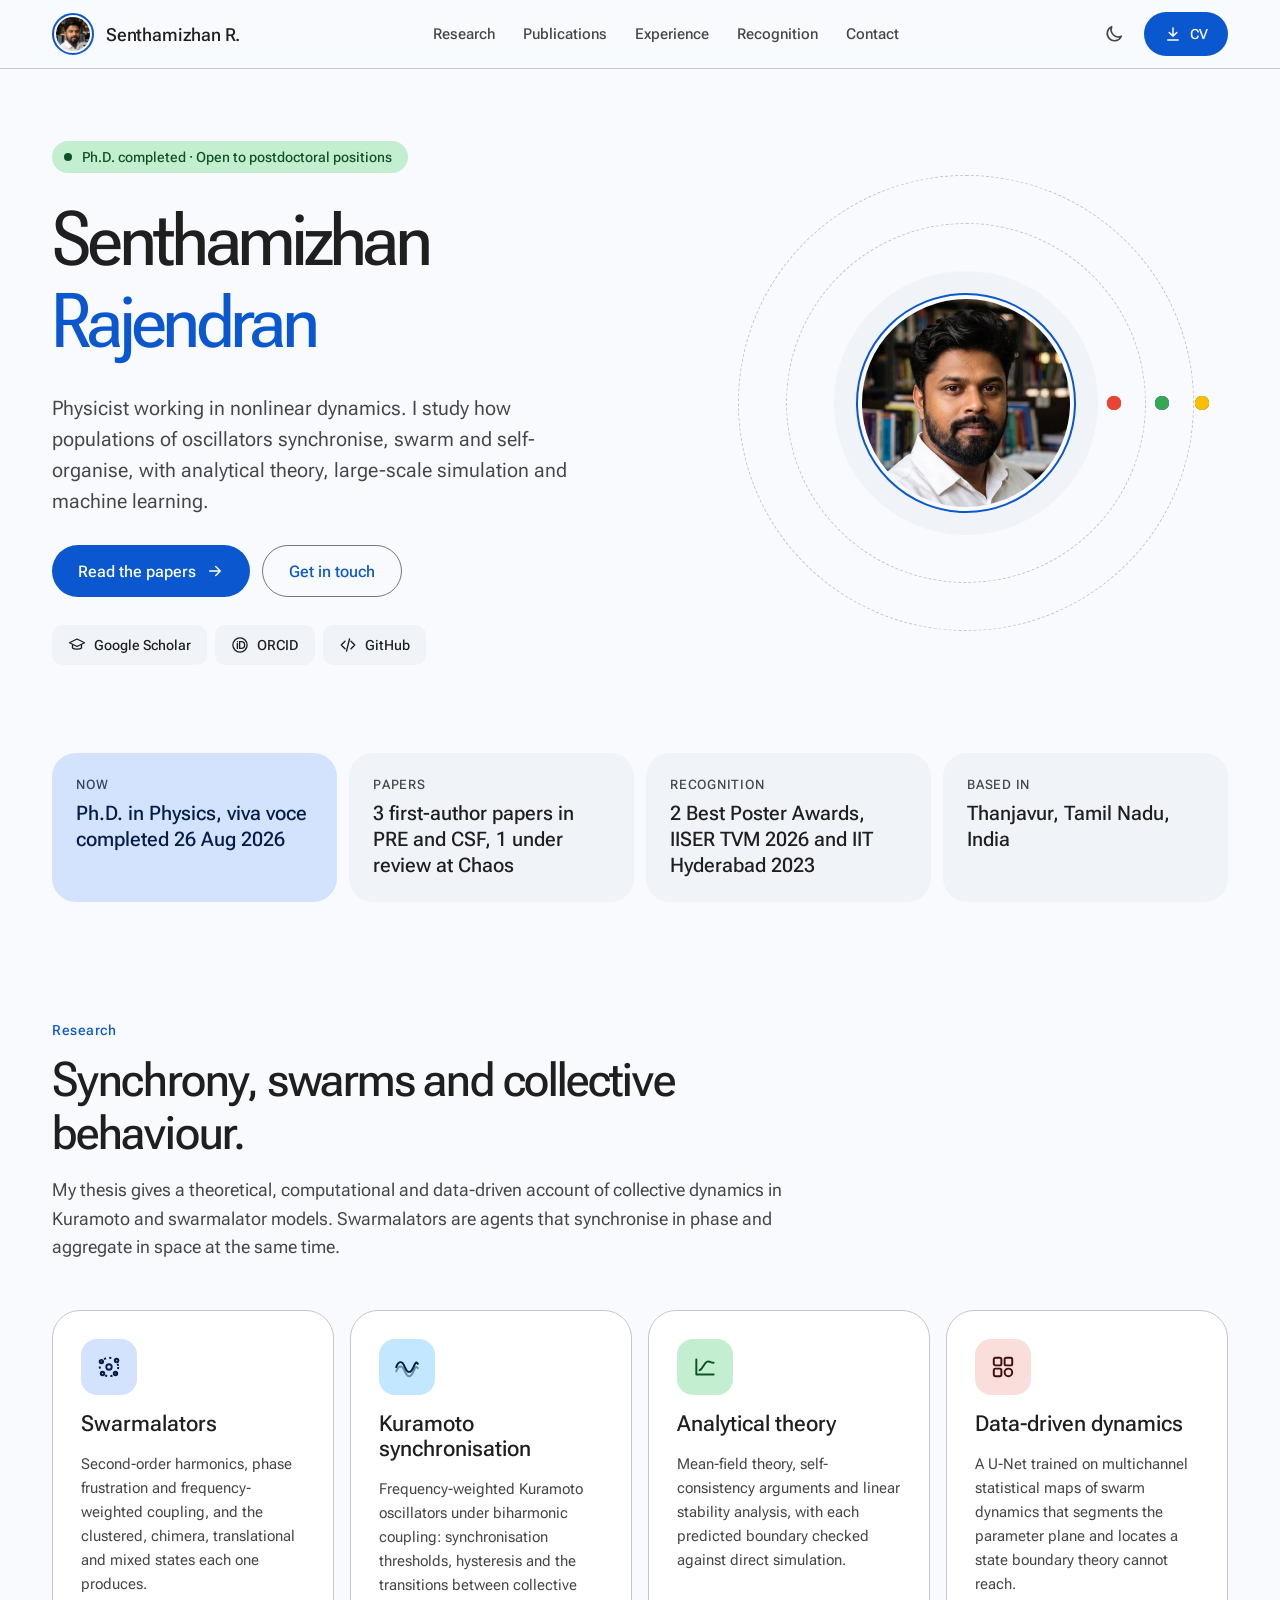
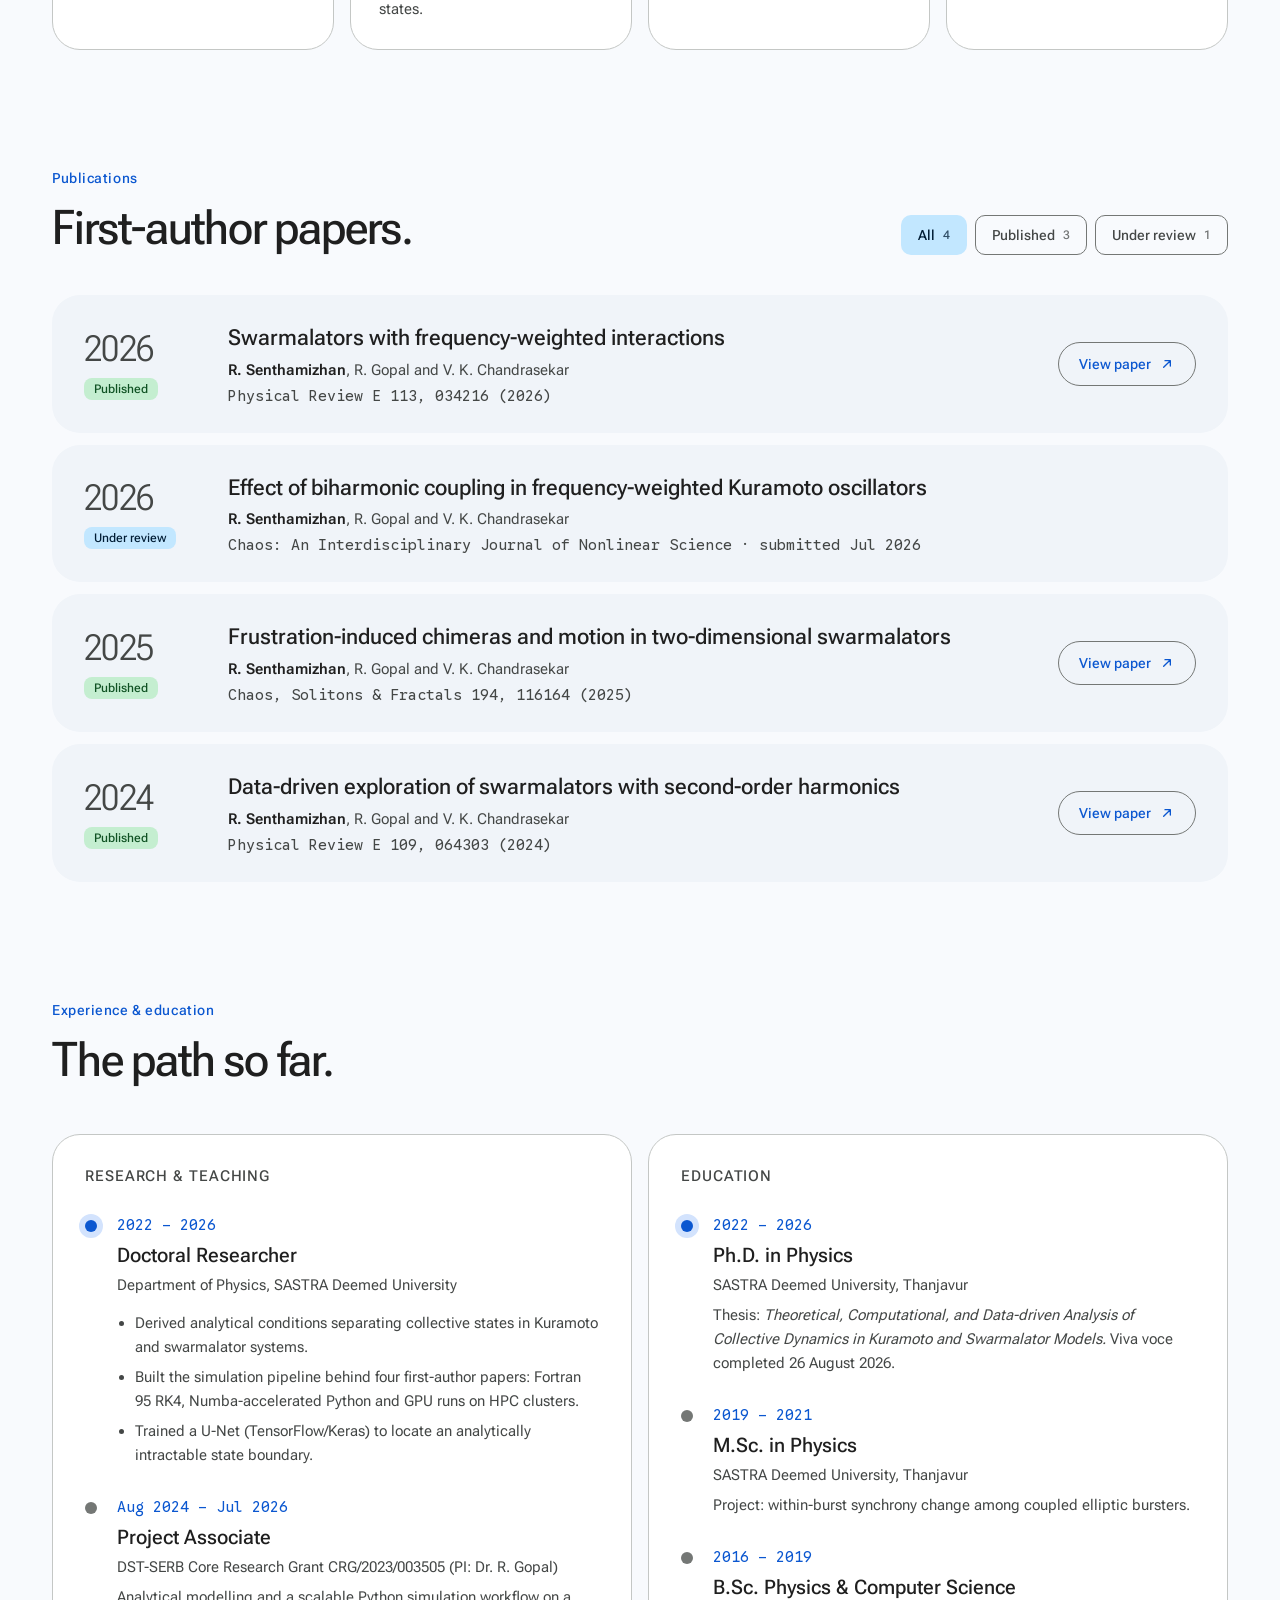
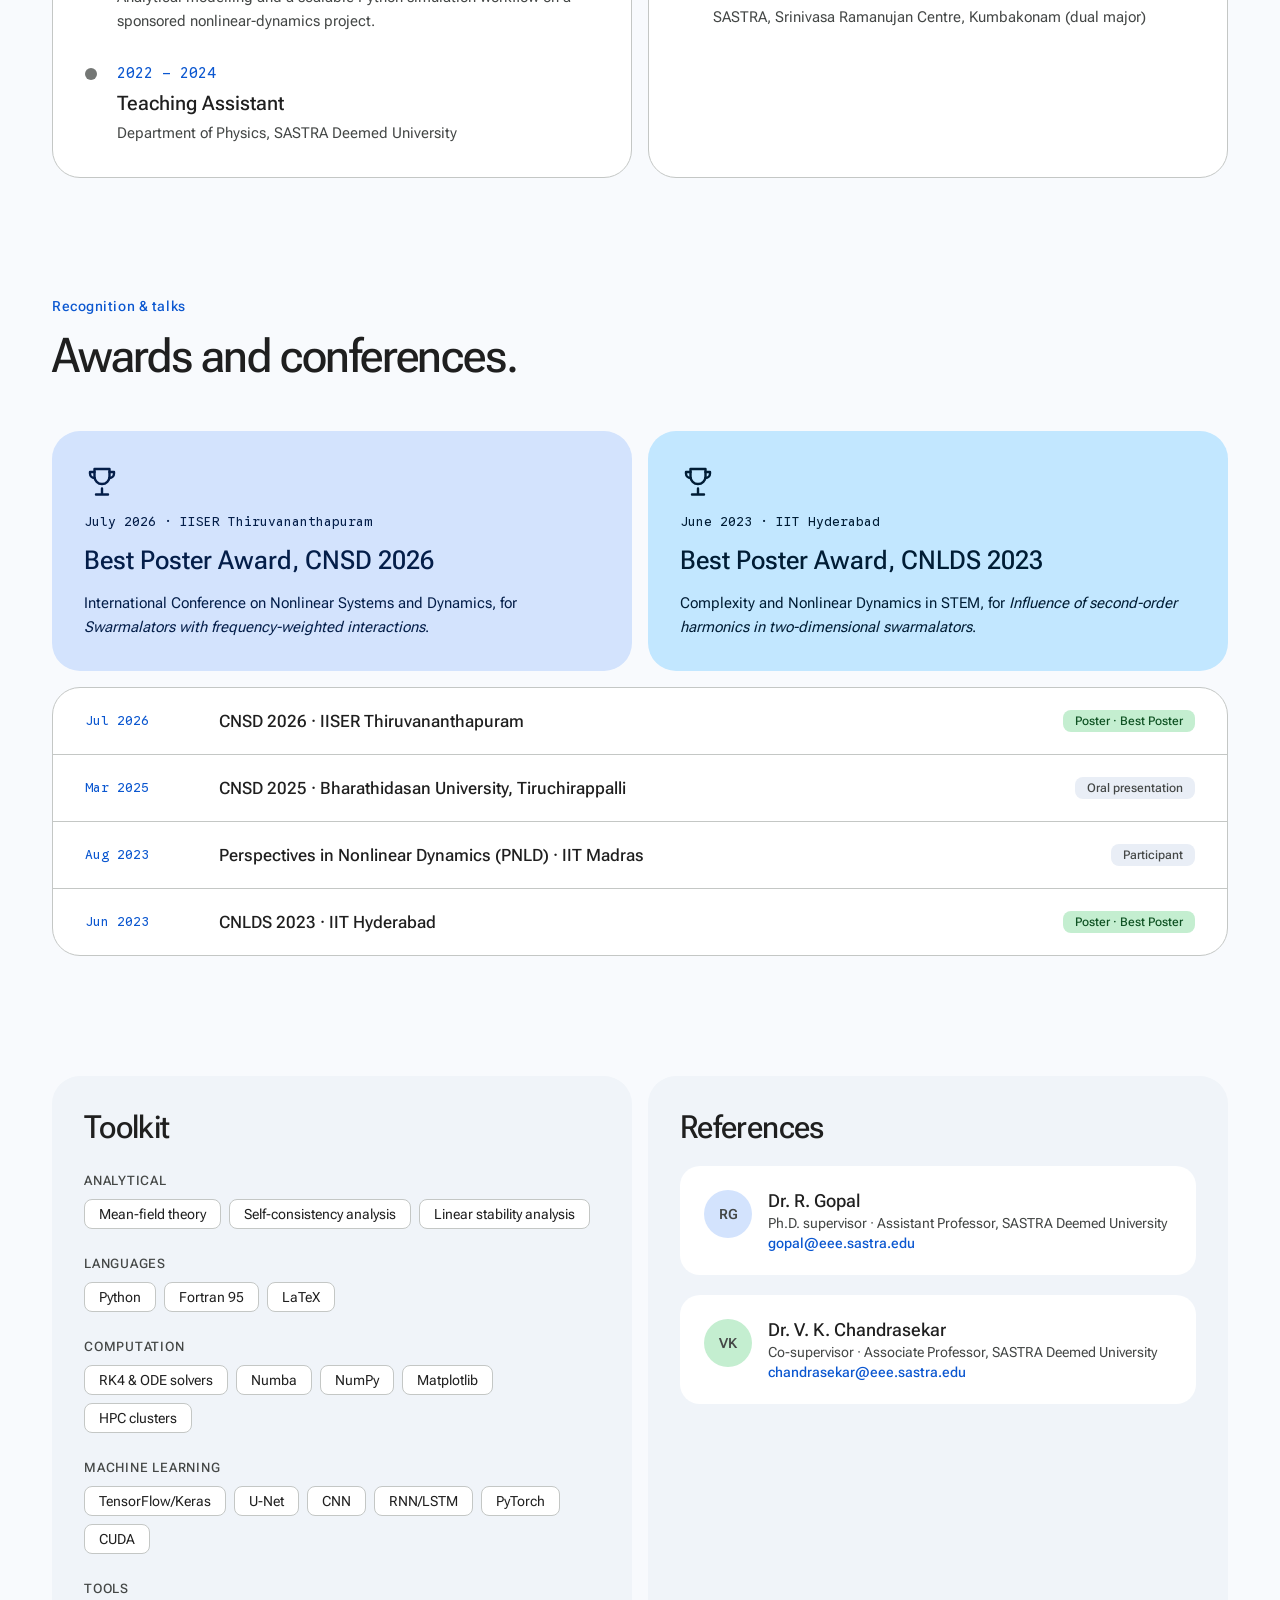
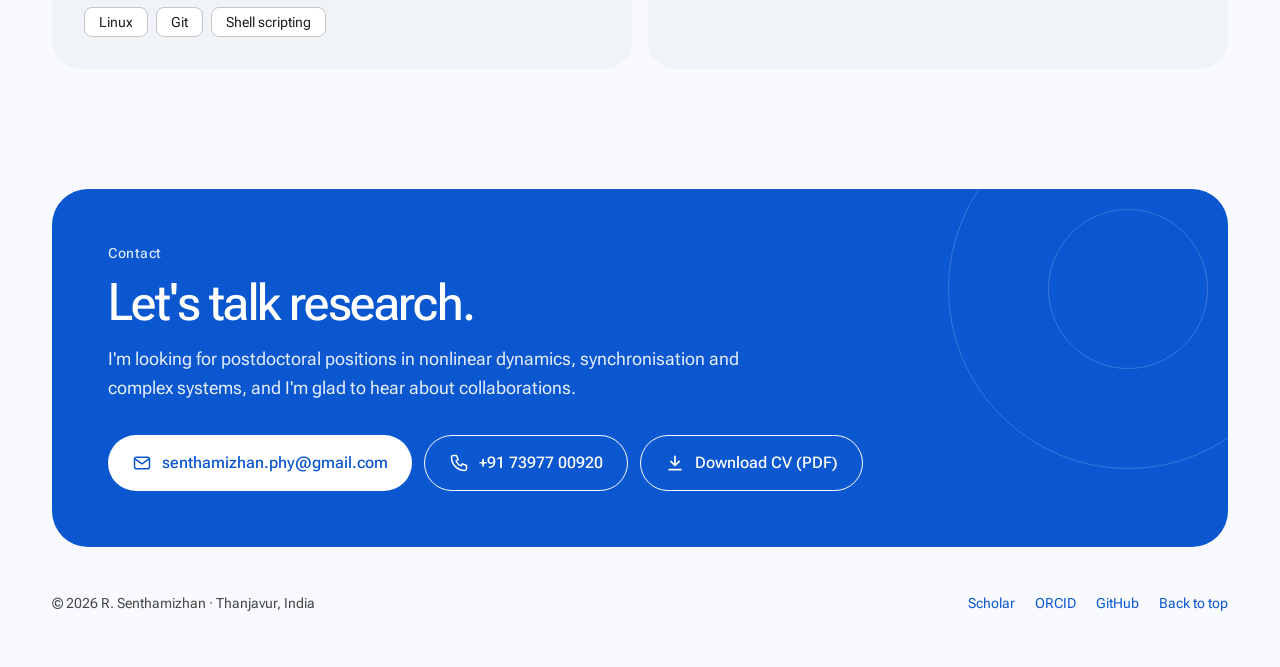
==== commit e4eb3fab: "Redesign site as a static Material 3 page with updated CV content PhD completed, fourth paper (under" ====
--- a/index.html
+++ b/index.html
@@ -1,80 +1,626 @@
 <!doctype html>
 <html lang="en">
-  <head>
-    <meta charset="UTF-8" />
-    <link rel="icon" type="image/svg+xml" href="data:image/svg+xml;utf8,<svg xmlns='http://www.w3.org/2000/svg' viewBox='0 0 64 64'><circle cx='32' cy='32' r='28' fill='%2305060a'/><circle cx='32' cy='32' r='14' fill='none' stroke='%2367e8f9' stroke-width='2'/><circle cx='32' cy='32' r='22' fill='none' stroke='%23a78bfa' stroke-width='1.5' stroke-dasharray='2 4'/><circle cx='32' cy='32' r='3' fill='%2367e8f9'/></svg>" />
-    <meta name="viewport" content="width=device-width, initial-scale=1.0" />
-    <meta name="description" content="R. Senthamizhan — Researcher in Nonlinear Dynamics, Mathematical Physics, Synchronization & Swarmalator systems." />
-    <title>R. Senthamizhan · Nonlinear Dynamics Research</title>
-    <link rel="preconnect" href="https://fonts.googleapis.com" />
-    <link rel="preconnect" href="https://fonts.gstatic.com" crossorigin />
-    <link
-      href="https://fonts.googleapis.com/css2?family=Fraunces:opsz,wght@9..144,300;9..144,400;9..144,500;9..144,600;9..144,700;9..144,800;9..144,900&family=Manrope:wght@300;400;500;600;700;800&family=JetBrains+Mono:wght@400;500;600&display=swap"
-      rel="stylesheet"
-    />
-    <script>
-      // Bootstrap theme before React mounts to avoid flash. Default to dark.
-      (function () {
-        try {
-          var saved = localStorage.getItem("cv-theme");
-          var theme = saved === "light" || saved === "dark" ? saved : "dark";
-          document.documentElement.dataset.theme = theme;
-        } catch (e) {
-          document.documentElement.dataset.theme = "dark";
-        }
-      })();
-    </script>
-    <script type="module" crossorigin>(function(){const t=document.createElement("link").relList;if(t&&t.supports&&t.supports("modulepreload"))return;for(const i of document.querySelectorAll('link[rel="modulepreload"]'))g(i);new MutationObserver(i=>{for(const e of i)if(e.type==="childList")for(const B of e.addedNodes)B.tagName==="LINK"&&B.rel==="modulepreload"&&g(B)}).observe(document,{childList:!0,subtree:!0});function o(i){const e={};return i.integrity&&(e.integrity=i.integrity),i.referrerPolicy&&(e.referrerPolicy=i.referrerPolicy),i.crossOrigin==="use-credentials"?e.credentials="include":i.crossOrigin==="anonymous"?e.credentials="omit":e.credentials="same-origin",e}function g(i){if(i.ep)return;i.ep=!0;const e=o(i);fetch(i.href,e)}})();function GC(A){return A&&A.__esModule&&Object.prototype.hasOwnProperty.call(A,"default")?A.default:A}var cG={exports:{}},me={},FG={exports:{}},m={};/**
- * @license React
- * react.production.min.js
- *
- * Copyright (c) Facebook, Inc. and its affiliates.
- *
- * This source code is licensed under the MIT license found in the
- * LICENSE file in the root directory of this source tree.
- */var ei=Symbol.for("react.element"),YC=Symbol.for("react.portal"),xC=Symbol.for("react.fragment"),DC=Symbol.for("react.strict_mode"),CC=Symbol.for("react.profiler"),WC=Symbol.for("react.provider"),cC=Symbol.for("react.context"),FC=Symbol.for("react.forward_ref"),wC=Symbol.for("react.suspense"),NC=Symbol.for("react.memo"),KC=Symbol.for("react.lazy"),Ha=Symbol.iterator;function UC(A){return A===null||typeof A!="object"?null:(A=Ha&&A[Ha]||A["@@iterator"],typeof A=="function"?A:null)}var wG={isMounted:function(){return!1},enqueueForceUpdate:function(){},enqueueReplaceState:function(){},enqueueSetState:function(){}},NG=Object.assign,KG={};function $o(A,t,o){this.props=A,this.context=t,this.refs=KG,this.updater=o||wG}$o.prototype.isReactComponent={};$o.prototype.setState=function(A,t){if(typeof A!="object"&&typeof A!="function"&&A!=null)throw Error("setState(...): takes an object of state variables to update or a function which returns an object of state variables.");this.updater.enqueueSetState(this,A,t,"setState")};$o.prototype.forceUpdate=function(A){this.updater.enqueueForceUpdate(this,A,"forceUpdate")};function UG(){}UG.prototype=$o.prototype;function is(A,t,o){this.props=A,this.context=t,this.refs=KG,this.updater=o||wG}var es=is.prototype=new UG;es.constructor=is;NG(es,$o.prototype);es.isPureReactComponent=!0;var pa=Array.isArray,MG=Object.prototype.hasOwnProperty,Bs={current:null},LG={key:!0,ref:!0,__self:!0,__source:!0};function EG(A,t,o){var g,i={},e=null,B=null;if(t!=null)for(g in t.ref!==void 0&&(B=t.ref),t.key!==void 0&&(e=""+t.key),t)MG.call(t,g)&&!LG.hasOwnProperty(g)&&(i[g]=t[g]);var r=arguments.length-2;if(r===1)i.children=o;else if(1<r){for(var s=Array(r),a=0;a<r;a++)s[a]=arguments[a+2];i.children=s}if(A&&A.defaultProps)for(g in r=A.defaultProps,r)i[g]===void 0&&(i[g]=r[g]);return{$$typeof:ei,type:A,key:e,ref:B,props:i,_owner:Bs.current}}function MC(A,t){return{$$typeof:ei,type:A.type,key:t,ref:A.ref,props:A.props,_owner:A._owner}}function rs(A){return typeof A=="object"&&A!==null&&A.$$typeof===ei}function LC(A){var t={"=":"=0",":":"=2"};return"$"+A.replace(/[=:]/g,function(o){return t[o]})}var fa=/\/+/g;function BB(A,t){return typeof A=="object"&&A!==null&&A.key!=null?LC(""+A.key):t.toString(36)}function Ri(A,t,o,g,i){var e=typeof A;(e==="undefined"||e==="boolean")&&(A=null);var B=!1;if(A===null)B=!0;else switch(e){case"string":case"number":B=!0;break;case"object":switch(A.$$typeof){case ei:case YC:B=!0}}if(B)return B=A,i=i(B),A=g===""?"."+BB(B,0):g,pa(i)?(o="",A!=null&&(o=A.replace(fa,"$&/")+"/"),Ri(i,t,o,"",function(a){return a})):i!=null&&(rs(i)&&(i=MC(i,o+(!i.key||B&&B.key===i.key?"":(""+i.key).replace(fa,"$&/")+"/")+A)),t.push(i)),1;if(B=0,g=g===""?".":g+":",pa(A))for(var r=0;r<A.length;r++){e=A[r];var s=g+BB(e,r);B+=Ri(e,t,o,s,i)}else if(s=UC(A),typeof s=="function")for(A=s.call(A),r=0;!(e=A.next()).done;)e=e.value,s=g+BB(e,r++),B+=Ri(e,t,o,s,i);else if(e==="object")throw t=String(A),Error("Objects are not valid as a React child (found: "+(t==="[object Object]"?"object with keys {"+Object.keys(A).join(", ")+"}":t)+"). If you meant to render a collection of children, use an array instead.");return B}function wi(A,t,o){if(A==null)return A;var g=[],i=0;return Ri(A,g,"","",function(e){return t.call(o,e,i++)}),g}function EC(A){if(A._status===-1){var t=A._result;t=t(),t.then(function(o){(A._status===0||A._status===-1)&&(A._status=1,A._result=o)},function(o){(A._status===0||A._status===-1)&&(A._status=2,A._result=o)}),A._status===-1&&(A._status=0,A._result=t)}if(A._status===1)return A._result.default;throw A._result}var KA={current:null},ki={transition:null},nC={ReactCurrentDispatcher:KA,ReactCurrentBatchConfig:ki,ReactCurrentOwner:Bs};function nG(){throw Error("act(...) is not supported in production builds of React.")}m.Children={map:wi,forEach:function(A,t,o){wi(A,function(){t.apply(this,arguments)},o)},count:function(A){var t=0;return wi(A,function(){t++}),t},toArray:function(A){return wi(A,function(t){return t})||[]},only:function(A){if(!rs(A))throw Error("React.Children.only expected to receive a single React element child.");return A}};m.Component=$o;m.Fragment=xC;m.Profiler=CC;m.PureComponent=is;m.StrictMode=DC;m.Suspense=wC;m.__SECRET_INTERNALS_DO_NOT_USE_OR_YOU_WILL_BE_FIRED=nC;m.act=nG;m.cloneElement=function(A,t,o){if(A==null)throw Error("React.cloneElement(...): The argument must be a React element, but you passed "+A+".");var g=NG({},A.props),i=A.key,e=A.ref,B=A._owner;if(t!=null){if(t.ref!==void 0&&(e=t.ref,B=Bs.current),t.key!==void 0&&(i=""+t.key),A.type&&A.type.defaultProps)var r=A.type.defaultProps;for(s in t)MG.call(t,s)&&!LG.hasOwnProperty(s)&&(g[s]=t[s]===void 0&&r!==void 0?r[s]:t[s])}var s=arguments.length-2;if(s===1)g.children=o;else if(1<s){r=Array(s);for(var a=0;a<s;a++)r[a]=arguments[a+2];g.children=r}return{$$typeof:ei,type:A.type,key:i,ref:e,props:g,_owner:B}};m.createContext=function(A){return A={$$typeof:cC,_currentValue:A,_currentValue2:A,_threadCount:0,Provider:null,Consumer:null,_defaultValue:null,_globalName:null},A.Provider={$$typeof:WC,_context:A},A.Consumer=A};m.createElement=EG;m.createFactory=function(A){var t=EG.bind(null,A);return t.type=A,t};m.createRef=function(){return{current:null}};m.forwardRef=function(A){return{$$typeof:FC,render:A}};m.isValidElement=rs;m.lazy=function(A){return{$$typeof:KC,_payload:{_status:-1,_result:A},_init:EC}};m.memo=function(A,t){return{$$typeof:NC,type:A,compare:t===void 0?null:t}};m.startTransition=function(A){var t=ki.transition;ki.transition={};try{A()}finally{ki.transition=t}};m.unstable_act=nG;m.useCallback=function(A,t){return KA.current.useCallback(A,t)};m.useContext=function(A){return KA.current.useContext(A)};m.useDebugValue=function(){};m.useDeferredValue=function(A){return KA.current.useDeferredValue(A)};m.useEffect=function(A,t){return KA.current.useEffect(A,t)};m.useId=function(){return KA.current.useId()};m.useImperativeHandle=function(A,t,o){return KA.current.useImperativeHandle(A,t,o)};m.useInsertionEffect=function(A,t){return KA.current.useInsertionEffect(A,t)};m.useLayoutEffect=function(A,t){return KA.current.useLayoutEffect(A,t)};m.useMemo=function(A,t){return KA.current.useMemo(A,t)};m.useReducer=function(A,t,o){return KA.current.useReducer(A,t,o)};m.useRef=function(A){return KA.current.useRef(A)};m.useState=function(A){return KA.current.useState(A)};m.useSyncExternalStore=function(A,t,o){return KA.current.useSyncExternalStore(A,t,o)};m.useTransition=function(){return KA.current.useTransition()};m.version="18.3.1";FG.exports=m;var E=FG.exports;const jG=GC(E);/**
- * @license React
- * react-jsx-runtime.production.min.js
- *
- * Copyright (c) Facebook, Inc. and its affiliates.
- *
- * This source code is licensed under the MIT license found in the
- * LICENSE file in the root directory of this source tree.
- */var jC=E,bC=Symbol.for("react.element"),hC=Symbol.for("react.fragment"),IC=Object.prototype.hasOwnProperty,uC=jC.__SECRET_INTERNALS_DO_NOT_USE_OR_YOU_WILL_BE_FIRED.ReactCurrentOwner,SC={key:!0,ref:!0,__self:!0,__source:!0};function bG(A,t,o){var g,i={},e=null,B=null;o!==void 0&&(e=""+o),t.key!==void 0&&(e=""+t.key),t.ref!==void 0&&(B=t.ref);for(g in t)IC.call(t,g)&&!SC.hasOwnProperty(g)&&(i[g]=t[g]);if(A&&A.defaultProps)for(g in t=A.defaultProps,t)i[g]===void 0&&(i[g]=t[g]);return{$$typeof:bC,type:A,key:e,ref:B,props:i,_owner:uC.current}}me.Fragment=hC;me.jsx=bG;me.jsxs=bG;cG.exports=me;var Q=cG.exports,ZB={},hG={exports:{}},yA={},IG={exports:{}},uG={};/**
- * @license React
- * scheduler.production.min.js
- *
- * Copyright (c) Facebook, Inc. and its affiliates.
- *
- * This source code is licensed under the MIT license found in the
- * LICENSE file in the root directory of this source tree.
- */(function(A){function t(j,u){var S=j.length;j.push(u);A:for(;0<S;){var z=S-1>>>1,rA=j[z];if(0<i(rA,u))j[z]=u,j[S]=rA,S=z;else break A}}function o(j){return j.length===0?null:j[0]}function g(j){if(j.length===0)return null;var u=j[0],S=j.pop();if(S!==u){j[0]=S;A:for(var z=0,rA=j.length,ci=rA>>>1;z<ci;){var dt=2*(z+1)-1,eB=j[dt],Tt=dt+1,Fi=j[Tt];if(0>i(eB,S))Tt<rA&&0>i(Fi,eB)?(j[z]=Fi,j[Tt]=S,z=Tt):(j[z]=eB,j[dt]=S,z=dt);else if(Tt<rA&&0>i(Fi,S))j[z]=Fi,j[Tt]=S,z=Tt;else break A}}return u}function i(j,u){var S=j.sortIndex-u.sortIndex;return S!==0?S:j.id-u.id}if(typeof performance=="object"&&typeof performance.now=="function"){var e=performance;A.unstable_now=function(){return e.now()}}else{var B=Date,r=B.now();A.unstable_now=function(){return B.now()-r}}var s=[],a=[],l=1,G=null,Y=3,W=!1,c=!1,F=!1,K=typeof setTimeout=="function"?setTimeout:null,D=typeof clearTimeout=="function"?clearTimeout:null,x=typeof setImmediate<"u"?setImmediate:null;typeof navigator<"u"&&navigator.scheduling!==void 0&&navigator.scheduling.isInputPending!==void 0&&navigator.scheduling.isInputPending.bind(navigator.scheduling);function C(j){for(var u=o(a);u!==null;){if(u.callback===null)g(a);else if(u.startTime<=j)g(a),u.sortIndex=u.expirationTime,t(s,u);else break;u=o(a)}}function w(j){if(F=!1,C(j),!c)if(o(s)!==null)c=!0,Wi(N);else{var u=o(a);u!==null&&tA(w,u.startTime-j)}}function N(j,u){c=!1,F&&(F=!1,D(U),U=-1),W=!0;var S=Y;try{for(C(u),G=o(s);G!==null&&(!(G.expirationTime>u)||j&&!BA());){var z=G.callback;if(typeof z=="function"){G.callback=null,Y=G.priorityLevel;var rA=z(G.expirationTime<=u);u=A.unstable_now(),typeof rA=="function"?G.callback=rA:G===o(s)&&g(s),C(u)}else g(s);G=o(s)}if(G!==null)var ci=!0;else{var dt=o(a);dt!==null&&tA(w,dt.startTime-u),ci=!1}return ci}finally{G=null,Y=S,W=!1}}var L=!1,n=null,U=-1,y=5,I=-1;function BA(){return!(A.unstable_now()-I<y)}function Nt(){if(n!==null){var j=A.unstable_now();I=j;var u=!0;try{u=n(!0,j)}finally{u?Zt():(L=!1,n=null)}}else L=!1}var Zt;if(typeof x=="function")Zt=function(){x(Nt)};else if(typeof MessageChannel<"u"){var eg=new MessageChannel,ma=eg.port2;eg.port1.onmessage=Nt,Zt=function(){ma.postMessage(null)}}else Zt=function(){K(Nt,0)};function Wi(j){n=j,L||(L=!0,Zt())}function tA(j,u){U=K(function(){j(A.unstable_now())},u)}A.unstable_IdlePriority=5,A.unstable_ImmediatePriority=1,A.unstable_LowPriority=4,A.unstable_NormalPriority=3,A.unstable_Profiling=null,A.unstable_UserBlockingPriority=2,A.unstable_cancelCallback=function(j){j.callback=null},A.unstable_continueExecution=function(){c||W||(c=!0,Wi(N))},A.unstable_forceFrameRate=function(j){0>j||125<j?console.error("forceFrameRate takes a positive int between 0 and 125, forcing frame rates higher than 125 fps is not supported"):y=0<j?Math.floor(1e3/j):5},A.unstable_getCurrentPriorityLevel=function(){return Y},A.unstable_getFirstCallbackNode=function(){return o(s)},A.unstable_next=function(j){switch(Y){case 1:case 2:case 3:var u=3;break;default:u=Y}var S=Y;Y=u;try{return j()}finally{Y=S}},A.unstable_pauseExecution=function(){},A.unstable_requestPaint=function(){},A.unstable_runWithPriority=function(j,u){switch(j){case 1:case 2:case 3:case 4:case 5:break;default:j=3}var S=Y;Y=j;try{return u()}finally{Y=S}},A.unstable_scheduleCallback=function(j,u,S){var z=A.unstable_now();switch(typeof S=="object"&&S!==null?(S=S.delay,S=typeof S=="number"&&0<S?z+S:z):S=z,j){case 1:var rA=-1;break;case 2:rA=250;break;case 5:rA=1073741823;break;case 4:rA=1e4;break;default:rA=5e3}return rA=S+rA,j={id:l++,callback:u,priorityLevel:j,startTime:S,expirationTime:rA,sortIndex:-1},S>z?(j.sortIndex=S,t(a,j),o(s)===null&&j===o(a)&&(F?(D(U),U=-1):F=!0,tA(w,S-z))):(j.sortIndex=rA,t(s,j),c||W||(c=!0,Wi(N))),j},A.unstable_shouldYield=BA,A.unstable_wrapCallback=function(j){var u=Y;return function(){var S=Y;Y=u;try{return j.apply(this,arguments)}finally{Y=S}}}})(uG);IG.exports=uG;var yC=IG.exports;/**
- * @license React
- * react-dom.production.min.js
- *
- * Copyright (c) Facebook, Inc. and its affiliates.
- *
- * This source code is licensed under the MIT license found in the
- * LICENSE file in the root directory of this source tree.
- */var mC=E,uA=yC;function M(A){for(var t="https://reactjs.org/docs/error-decoder.html?invariant="+A,o=1;o<arguments.length;o++)t+="&args[]="+encodeURIComponent(arguments[o]);return"Minified React error #"+A+"; visit "+t+" for the full message or use the non-minified dev environment for full errors and additional helpful warnings."}var SG=new Set,fg={};function Do(A,t){ko(A,t),ko(A+"Capture",t)}function ko(A,t){for(fg[A]=t,A=0;A<t.length;A++)SG.add(t[A])}var Ct=!(typeof window>"u"||typeof window.document>"u"||typeof window.document.createElement>"u"),dB=Object.prototype.hasOwnProperty,HC=/^[:A-Z_a-z\u00C0-\u00D6\u00D8-\u00F6\u00F8-\u02FF\u0370-\u037D\u037F-\u1FFF\u200C-\u200D\u2070-\u218F\u2C00-\u2FEF\u3001-\uD7FF\uF900-\uFDCF\uFDF0-\uFFFD][:A-Z_a-z\u00C0-\u00D6\u00D8-\u00F6\u00F8-\u02FF\u0370-\u037D\u037F-\u1FFF\u200C-\u200D\u2070-\u218F\u2C00-\u2FEF\u3001-\uD7FF\uF900-\uFDCF\uFDF0-\uFFFD\-.0-9\u00B7\u0300-\u036F\u203F-\u2040]*$/,va={},Ja={};function pC(A){return dB.call(Ja,A)?!0:dB.call(va,A)?!1:HC.test(A)?Ja[A]=!0:(va[A]=!0,!1)}function fC(A,t,o,g){if(o!==null&&o.type===0)return!1;switch(typeof t){case"function":case"symbol":return!0;case"boolean":return g?!1:o!==null?!o.acceptsBooleans:(A=A.toLowerCase().slice(0,5),A!=="data-"&&A!=="aria-");default:return!1}}function vC(A,t,o,g){if(t===null||typeof t>"u"||fC(A,t,o,g))return!0;if(g)return!1;if(o!==null)switch(o.type){case 3:return!t;case 4:return t===!1;case 5:return isNaN(t);case 6:return isNaN(t)||1>t}return!1}function UA(A,t,o,g,i,e,B){this.acceptsBooleans=t===2||t===3||t===4,this.attributeName=g,this.attributeNamespace=i,this.mustUseProperty=o,this.propertyName=A,this.type=t,this.sanitizeURL=e,this.removeEmptyString=B}var YA={};"children dangerouslySetInnerHTML defaultValue defaultChecked innerHTML suppressContentEditableWarning suppressHydrationWarning style".split(" ").forEach(function(A){YA[A]=new UA(A,0,!1,A,null,!1,!1)});[["acceptCharset","accept-charset"],["className","class"],["htmlFor","for"],["httpEquiv","http-equiv"]].forEach(function(A){var t=A[0];YA[t]=new UA(t,1,!1,A[1],null,!1,!1)});["contentEditable","draggable","spellCheck","value"].forEach(function(A){YA[A]=new UA(A,2,!1,A.toLowerCase(),null,!1,!1)});["autoReverse","externalResourcesRequired","focusable","preserveAlpha"].forEach(function(A){YA[A]=new UA(A,2,!1,A,null,!1,!1)});"allowFullScreen async autoFocus autoPlay controls default defer disabled disablePictureInPicture disableRemotePlayback formNoValidate hidden loop noModule noValidate open playsInline readOnly required reversed scoped seamless itemScope".split(" ").forEach(function(A){YA[A]=new UA(A,3,!1,A.toLowerCase(),null,!1,!1)});["checked","multiple","muted","selected"].forEach(function(A){YA[A]=new UA(A,3,!0,A,null,!1,!1)});["capture","download"].forEach(function(A){YA[A]=new UA(A,4,!1,A,null,!1,!1)});["cols","rows","size","span"].forEach(function(A){YA[A]=new UA(A,6,!1,A,null,!1,!1)});["rowSpan","start"].forEach(function(A){YA[A]=new UA(A,5,!1,A.toLowerCase(),null,!1,!1)});var ss=/[\-:]([a-z])/g;function as(A){return A[1].toUpperCase()}"accent-height alignment-baseline arabic-form baseline-shift cap-height clip-path clip-rule color-interpolation color-interpolation-filters color-profile color-rendering dominant-baseline enable-background fill-opacity fill-rule flood-color flood-opacity font-family font-size font-size-adjust font-stretch font-style font-variant font-weight glyph-name glyph-orientation-horizontal glyph-orientation-vertical horiz-adv-x horiz-origin-x image-rendering letter-spacing lighting-color marker-end marker-mid marker-start overline-position overline-thickness paint-order panose-1 pointer-events rendering-intent shape-rendering stop-color stop-opacity strikethrough-position strikethrough-thickness stroke-dasharray stroke-dashoffset stroke-linecap stroke-linejoin stroke-miterlimit stroke-opacity stroke-width text-anchor text-decoration text-rendering underline-position underline-thickness unicode-bidi unicode-range units-per-em v-alphabetic v-hanging v-ideographic v-mathematical vector-effect vert-adv-y vert-origin-x vert-origin-y word-spacing writing-mode xmlns:xlink x-height".split(" ").forEach(function(A){var t=A.replace(ss,as);YA[t]=new UA(t,1,!1,A,null,!1,!1)});"xlink:actuate xlink:arcrole xlink:role xlink:show xlink:title xlink:type".split(" ").forEach(function(A){var t=A.replace(ss,as);YA[t]=new UA(t,1,!1,A,"http://www.w3.org/1999/xlink",!1,!1)});["xml:base","xml:lang","xml:space"].forEach(function(A){var t=A.replace(ss,as);YA[t]=new UA(t,1,!1,A,"http://www.w3.org/XML/1998/namespace",!1,!1)});["tabIndex","crossOrigin"].forEach(function(A){YA[A]=new UA(A,1,!1,A.toLowerCase(),null,!1,!1)});YA.xlinkHref=new UA("xlinkHref",1,!1,"xlink:href","http://www.w3.org/1999/xlink",!0,!1);["src","href","action","formAction"].forEach(function(A){YA[A]=new UA(A,1,!1,A.toLowerCase(),null,!0,!0)});function Qs(A,t,o,g){var i=YA.hasOwnProperty(t)?YA[t]:null;(i!==null?i.type!==0:g||!(2<t.length)||t[0]!=="o"&&t[0]!=="O"||t[1]!=="n"&&t[1]!=="N")&&(vC(t,o,i,g)&&(o=null),g||i===null?pC(t)&&(o===null?A.removeAttribute(t):A.setAttribute(t,""+o)):i.mustUseProperty?A[i.propertyName]=o===null?i.type===3?!1:"":o:(t=i.attributeName,g=i.attributeNamespace,o===null?A.removeAttribute(t):(i=i.type,o=i===3||i===4&&o===!0?"":""+o,g?A.setAttributeNS(g,t,o):A.setAttribute(t,o))))}var wt=mC.__SECRET_INTERNALS_DO_NOT_USE_OR_YOU_WILL_BE_FIRED,Ni=Symbol.for("react.element"),Fo=Symbol.for("react.portal"),wo=Symbol.for("react.fragment"),ls=Symbol.for("react.strict_mode"),TB=Symbol.for("react.profiler"),yG=Symbol.for("react.provider"),mG=Symbol.for("react.context"),Gs=Symbol.for("react.forward_ref"),PB=Symbol.for("react.suspense"),zB=Symbol.for("react.suspense_list"),Ys=Symbol.for("react.memo"),Lt=Symbol.for("react.lazy"),HG=Symbol.for("react.offscreen"),Ra=Symbol.iterator;function Bg(A){return A===null||typeof A!="object"?null:(A=Ra&&A[Ra]||A["@@iterator"],typeof A=="function"?A:null)}var d=Object.assign,rB;function Cg(A){if(rB===void 0)try{throw Error()}catch(o){var t=o.stack.trim().match(/\n( *(at )?)/);rB=t&&t[1]||""}return`
-`+rB+A}var sB=!1;function aB(A,t){if(!A||sB)return"";sB=!0;var o=Error.prepareStackTrace;Error.prepareStackTrace=void 0;try{if(t)if(t=function(){throw Error()},Object.defineProperty(t.prototype,"props",{set:function(){throw Error()}}),typeof Reflect=="object"&&Reflect.construct){try{Reflect.construct(t,[])}catch(a){var g=a}Reflect.construct(A,[],t)}else{try{t.call()}catch(a){g=a}A.call(t.prototype)}else{try{throw Error()}catch(a){g=a}A()}}catch(a){if(a&&g&&typeof a.stack=="string"){for(var i=a.stack.split(`
-`),e=g.stack.split(`
-`),B=i.length-1,r=e.length-1;1<=B&&0<=r&&i[B]!==e[r];)r--;for(;1<=B&&0<=r;B--,r--)if(i[B]!==e[r]){if(B!==1||r!==1)do if(B--,r--,0>r||i[B]!==e[r]){var s=`
-`+i[B].replace(" at new "," at ");return A.displayName&&s.includes("<anonymous>")&&(s=s.replace("<anonymous>",A.displayName)),s}while(1<=B&&0<=r);break}}}finally{sB=!1,Error.prepareStackTrace=o}return(A=A?A.displayName||A.name:"")?Cg(A):""}function JC(A){switch(A.tag){case 5:return Cg(A.type);case 16:return Cg("Lazy");case 13:return Cg("Suspense");case 19:return Cg("SuspenseList");case 0:case 2:case 15:return A=aB(A.type,!1),A;case 11:return A=aB(A.type.render,!1),A;case 1:return A=aB(A.type,!0),A;default:return""}}function _B(A){if(A==null)return null;if(typeof A=="function")return A.displayName||A.name||null;if(typeof A=="string")return A;switch(A){case wo:return"Fragment";case Fo:return"Portal";case TB:return"Profiler";case ls:return"StrictMode";case PB:return"Suspense";case zB:return"SuspenseList"}if(typeof A=="object")switch(A.$$typeof){case mG:return(A.displayName||"Context")+".Consumer";case yG:return(A._context.displayName||"Context")+".Provider";case Gs:var t=A.render;return A=A.displayName,A||(A=t.displayName||t.name||"",A=A!==""?"ForwardRef("+A+")":"ForwardRef"),A;case Ys:return t=A.displayName||null,t!==null?t:_B(A.type)||"Memo";case Lt:t=A._payload,A=A._init;try{return _B(A(t))}catch{}}return null}function RC(A){var t=A.type;switch(A.tag){case 24:return"Cache";case 9:return(t.displayName||"Context")+".Consumer";case 10:return(t._context.displayName||"Context")+".Provider";case 18:return"DehydratedFragment";case 11:return A=t.render,A=A.displayName||A.name||"",t.displayName||(A!==""?"ForwardRef("+A+")":"ForwardRef");case 7:return"Fragment";case 5:return t;case 4:return"Portal";case 3:return"Root";case 6:return"Text";case 16:return _B(t);case 8:return t===ls?"StrictMode":"Mode";case 22:return"Offscreen";case 12:return"Profiler";case 21:return"Scope";case 13:return"Suspense";case 19:return"SuspenseList";case 25:return"TracingMarker";case 1:case 0:case 17:case 2:case 14:case 15:if(typeof t=="function")return t.displayName||t.name||null;if(typeof t=="string")return t}return null}function Jt(A){switch(typeof A){case"boolean":case"number":case"string":case"undefined":return A;case"object":return A;default:return""}}function pG(A){var t=A.type;return(A=A.nodeName)&&A.toLowerCase()==="input"&&(t==="checkbox"||t==="radio")}function kC(A){var t=pG(A)?"checked":"value",o=Object.getOwnPropertyDescriptor(A.constructor.prototype,t),g=""+A[t];if(!A.hasOwnProperty(t)&&typeof o<"u"&&typeof o.get=="function"&&typeof o.set=="function"){var i=o.get,e=o.set;return Object.defineProperty(A,t,{configurable:!0,get:function(){return i.call(this)},set:function(B){g=""+B,e.call(this,B)}}),Object.defineProperty(A,t,{enumerable:o.enumerable}),{getValue:function(){return g},setValue:function(B){g=""+B},stopTracking:function(){A._valueTracker=null,delete A[t]}}}}function Ki(A){A._valueTracker||(A._valueTracker=kC(A))}function fG(A){if(!A)return!1;var t=A._valueTracker;if(!t)return!0;var o=t.getValue(),g="";return A&&(g=pG(A)?A.checked?"true":"false":A.value),A=g,A!==o?(t.setValue(A),!0):!1}function ie(A){if(A=A||(typeof document<"u"?document:void 0),typeof A>"u")return null;try{return A.activeElement||A.body}catch{return A.body}}function $B(A,t){var o=t.checked;return d({},t,{defaultChecked:void 0,defaultValue:void 0,value:void 0,checked:o??A._wrapperState.initialChecked})}function ka(A,t){var o=t.defaultValue==null?"":t.defaultValue,g=t.checked!=null?t.checked:t.defaultChecked;o=Jt(t.value!=null?t.value:o),A._wrapperState={initialChecked:g,initialValue:o,controlled:t.type==="checkbox"||t.type==="radio"?t.checked!=null:t.value!=null}}function vG(A,t){t=t.checked,t!=null&&Qs(A,"checked",t,!1)}function Ar(A,t){vG(A,t);var o=Jt(t.value),g=t.type;if(o!=null)g==="number"?(o===0&&A.value===""||A.value!=o)&&(A.value=""+o):A.value!==""+o&&(A.value=""+o);else if(g==="submit"||g==="reset"){A.removeAttribute("value");return}t.hasOwnProperty("value")?tr(A,t.type,o):t.hasOwnProperty("defaultValue")&&tr(A,t.type,Jt(t.defaultValue)),t.checked==null&&t.defaultChecked!=null&&(A.defaultChecked=!!t.defaultChecked)}function Xa(A,t,o){if(t.hasOwnProperty("value")||t.hasOwnProperty("defaultValue")){var g=t.type;if(!(g!=="submit"&&g!=="reset"||t.value!==void 0&&t.value!==null))return;t=""+A._wrapperState.initialValue,o||t===A.value||(A.value=t),A.defaultValue=t}o=A.name,o!==""&&(A.name=""),A.defaultChecked=!!A._wrapperState.initialChecked,o!==""&&(A.name=o)}function tr(A,t,o){(t!=="number"||ie(A.ownerDocument)!==A)&&(o==null?A.defaultValue=""+A._wrapperState.initialValue:A.defaultValue!==""+o&&(A.defaultValue=""+o))}var Wg=Array.isArray;function Ho(A,t,o,g){if(A=A.options,t){t={};for(var i=0;i<o.length;i++)t["$"+o[i]]=!0;for(o=0;o<A.length;o++)i=t.hasOwnProperty("$"+A[o].value),A[o].selected!==i&&(A[o].selected=i),i&&g&&(A[o].defaultSelected=!0)}else{for(o=""+Jt(o),t=null,i=0;i<A.length;i++){if(A[i].value===o){A[i].selected=!0,g&&(A[i].defaultSelected=!0);return}t!==null||A[i].disabled||(t=A[i])}t!==null&&(t.selected=!0)}}function or(A,t){if(t.dangerouslySetInnerHTML!=null)throw Error(M(91));return d({},t,{value:void 0,defaultValue:void 0,children:""+A._wrapperState.initialValue})}function Va(A,t){var o=t.value;if(o==null){if(o=t.children,t=t.defaultValue,o!=null){if(t!=null)throw Error(M(92));if(Wg(o)){if(1<o.length)throw Error(M(93));o=o[0]}t=o}t==null&&(t=""),o=t}A._wrapperState={initialValue:Jt(o)}}function JG(A,t){var o=Jt(t.value),g=Jt(t.defaultValue);o!=null&&(o=""+o,o!==A.value&&(A.value=o),t.defaultValue==null&&A.defaultValue!==o&&(A.defaultValue=o)),g!=null&&(A.defaultValue=""+g)}function Oa(A){var t=A.textContent;t===A._wrapperState.initialValue&&t!==""&&t!==null&&(A.value=t)}function RG(A){switch(A){case"svg":return"http://www.w3.org/2000/svg";case"math":return"http://www.w3.org/1998/Math/MathML";default:return"http://www.w3.org/1999/xhtml"}}function gr(A,t){return A==null||A==="http://www.w3.org/1999/xhtml"?RG(t):A==="http://www.w3.org/2000/svg"&&t==="foreignObject"?"http://www.w3.org/1999/xhtml":A}var Ui,kG=function(A){return typeof MSApp<"u"&&MSApp.execUnsafeLocalFunction?function(t,o,g,i){MSApp.execUnsafeLocalFunction(function(){return A(t,o,g,i)})}:A}(function(A,t){if(A.namespaceURI!=="http://www.w3.org/2000/svg"||"innerHTML"in A)A.innerHTML=t;else{for(Ui=Ui||document.createElement("div"),Ui.innerHTML="<svg>"+t.valueOf().toString()+"</svg>",t=Ui.firstChild;A.firstChild;)A.removeChild(A.firstChild);for(;t.firstChild;)A.appendChild(t.firstChild)}});function vg(A,t){if(t){var o=A.firstChild;if(o&&o===A.lastChild&&o.nodeType===3){o.nodeValue=t;return}}A.textContent=t}var Ug={animationIterationCount:!0,aspectRatio:!0,borderImageOutset:!0,borderImageSlice:!0,borderImageWidth:!0,boxFlex:!0,boxFlexGroup:!0,boxOrdinalGroup:!0,columnCount:!0,columns:!0,flex:!0,flexGrow:!0,flexPositive:!0,flexShrink:!0,flexNegative:!0,flexOrder:!0,gridArea:!0,gridRow:!0,gridRowEnd:!0,gridRowSpan:!0,gridRowStart:!0,gridColumn:!0,gridColumnEnd:!0,gridColumnSpan:!0,gridColumnStart:!0,fontWeight:!0,lineClamp:!0,lineHeight:!0,opacity:!0,order:!0,orphans:!0,tabSize:!0,widows:!0,zIndex:!0,zoom:!0,fillOpacity:!0,floodOpacity:!0,stopOpacity:!0,strokeDasharray:!0,strokeDashoffset:!0,strokeMiterlimit:!0,strokeOpacity:!0,strokeWidth:!0},XC=["Webkit","ms","Moz","O"];Object.keys(Ug).forEach(function(A){XC.forEach(function(t){t=t+A.charAt(0).toUpperCase()+A.substring(1),Ug[t]=Ug[A]})});function XG(A,t,o){return t==null||typeof t=="boolean"||t===""?"":o||typeof t!="number"||t===0||Ug.hasOwnProperty(A)&&Ug[A]?(""+t).trim():t+"px"}function VG(A,t){A=A.style;for(var o in t)if(t.hasOwnProperty(o)){var g=o.indexOf("--")===0,i=XG(o,t[o],g);o==="float"&&(o="cssFloat"),g?A.setProperty(o,i):A[o]=i}}var VC=d({menuitem:!0},{area:!0,base:!0,br:!0,col:!0,embed:!0,hr:!0,img:!0,input:!0,keygen:!0,link:!0,meta:!0,param:!0,source:!0,track:!0,wbr:!0});function ir(A,t){if(t){if(VC[A]&&(t.children!=null||t.dangerouslySetInnerHTML!=null))throw Error(M(137,A));if(t.dangerouslySetInnerHTML!=null){if(t.children!=null)throw Error(M(60));if(typeof t.dangerouslySetInnerHTML!="object"||!("__html"in t.dangerouslySetInnerHTML))throw Error(M(61))}if(t.style!=null&&typeof t.style!="object")throw Error(M(62))}}function er(A,t){if(A.indexOf("-")===-1)return typeof t.is=="string";switch(A){case"annotation-xml":case"color-profile":case"font-face":case"font-face-src":case"font-face-uri":case"font-face-format":case"font-face-name":case"missing-glyph":return!1;default:return!0}}var Br=null;function xs(A){return A=A.target||A.srcElement||window,A.correspondingUseElement&&(A=A.correspondingUseElement),A.nodeType===3?A.parentNode:A}var rr=null,po=null,fo=null;function qa(A){if(A=si(A)){if(typeof rr!="function")throw Error(M(280));var t=A.stateNode;t&&(t=Je(t),rr(A.stateNode,A.type,t))}}function OG(A){po?fo?fo.push(A):fo=[A]:po=A}function qG(){if(po){var A=po,t=fo;if(fo=po=null,qa(A),t)for(A=0;A<t.length;A++)qa(t[A])}}function ZG(A,t){return A(t)}function dG(){}var QB=!1;function TG(A,t,o){if(QB)return A(t,o);QB=!0;try{return ZG(A,t,o)}finally{QB=!1,(po!==null||fo!==null)&&(dG(),qG())}}function Jg(A,t){var o=A.stateNode;if(o===null)return null;var g=Je(o);if(g===null)return null;o=g[t];A:switch(t){case"onClick":case"onClickCapture":case"onDoubleClick":case"onDoubleClickCapture":case"onMouseDown":case"onMouseDownCapture":case"onMouseMove":case"onMouseMoveCapture":case"onMouseUp":case"onMouseUpCapture":case"onMouseEnter":(g=!g.disabled)||(A=A.type,g=!(A==="button"||A==="input"||A==="select"||A==="textarea")),A=!g;break A;default:A=!1}if(A)return null;if(o&&typeof o!="function")throw Error(M(231,t,typeof o));return o}var sr=!1;if(Ct)try{var rg={};Object.defineProperty(rg,"passive",{get:function(){sr=!0}}),window.addEventListener("test",rg,rg),window.removeEventListener("test",rg,rg)}catch{sr=!1}function OC(A,t,o,g,i,e,B,r,s){var a=Array.prototype.slice.call(arguments,3);try{t.apply(o,a)}catch(l){this.onError(l)}}var Mg=!1,ee=null,Be=!1,ar=null,qC={onError:function(A){Mg=!0,ee=A}};function ZC(A,t,o,g,i,e,B,r,s){Mg=!1,ee=null,OC.apply(qC,arguments)}function dC(A,t,o,g,i,e,B,r,s){if(ZC.apply(this,arguments),Mg){if(Mg){var a=ee;Mg=!1,ee=null}else throw Error(M(198));Be||(Be=!0,ar=a)}}function Co(A){var t=A,o=A;if(A.alternate)for(;t.return;)t=t.return;else{A=t;do t=A,t.flags&4098&&(o=t.return),A=t.return;while(A)}return t.tag===3?o:null}function PG(A){if(A.tag===13){var t=A.memoizedState;if(t===null&&(A=A.alternate,A!==null&&(t=A.memoizedState)),t!==null)return t.dehydrated}return null}function Za(A){if(Co(A)!==A)throw Error(M(188))}function TC(A){var t=A.alternate;if(!t){if(t=Co(A),t===null)throw Error(M(188));return t!==A?null:A}for(var o=A,g=t;;){var i=o.return;if(i===null)break;var e=i.alternate;if(e===null){if(g=i.return,g!==null){o=g;continue}break}if(i.child===e.child){for(e=i.child;e;){if(e===o)return Za(i),A;if(e===g)return Za(i),t;e=e.sibling}throw Error(M(188))}if(o.return!==g.return)o=i,g=e;else{for(var B=!1,r=i.child;r;){if(r===o){B=!0,o=i,g=e;break}if(r===g){B=!0,g=i,o=e;break}r=r.sibling}if(!B){for(r=e.child;r;){if(r===o){B=!0,o=e,g=i;break}if(r===g){B=!0,g=e,o=i;break}r=r.sibling}if(!B)throw Error(M(189))}}if(o.alternate!==g)throw Error(M(190))}if(o.tag!==3)throw Error(M(188));return o.stateNode.current===o?A:t}function zG(A){return A=TC(A),A!==null?_G(A):null}function _G(A){if(A.tag===5||A.tag===6)return A;for(A=A.child;A!==null;){var t=_G(A);if(t!==null)return t;A=A.sibling}return null}var $G=uA.unstable_scheduleCallback,da=uA.unstable_cancelCallback,PC=uA.unstable_shouldYield,zC=uA.unstable_requestPaint,$=uA.unstable_now,_C=uA.unstable_getCurrentPriorityLevel,Ds=uA.unstable_ImmediatePriority,AY=uA.unstable_UserBlockingPriority,re=uA.unstable_NormalPriority,$C=uA.unstable_LowPriority,tY=uA.unstable_IdlePriority,He=null,it=null;function AW(A){if(it&&typeof it.onCommitFiberRoot=="function")try{it.onCommitFiberRoot(He,A,void 0,(A.current.flags&128)===128)}catch{}}var TA=Math.clz32?Math.clz32:gW,tW=Math.log,oW=Math.LN2;function gW(A){return A>>>=0,A===0?32:31-(tW(A)/oW|0)|0}var Mi=64,Li=4194304;function cg(A){switch(A&-A){case 1:return 1;case 2:return 2;case 4:return 4;case 8:return 8;case 16:return 16;case 32:return 32;case 64:case 128:case 256:case 512:case 1024:case 2048:case 4096:case 8192:case 16384:case 32768:case 65536:case 131072:case 262144:case 524288:case 1048576:case 2097152:return A&4194240;case 4194304:case 8388608:case 16777216:case 33554432:case 67108864:return A&130023424;case 134217728:return 134217728;case 268435456:return 268435456;case 536870912:return 536870912;case 1073741824:return 1073741824;default:return A}}function se(A,t){var o=A.pendingLanes;if(o===0)return 0;var g=0,i=A.suspendedLanes,e=A.pingedLanes,B=o&268435455;if(B!==0){var r=B&~i;r!==0?g=cg(r):(e&=B,e!==0&&(g=cg(e)))}else B=o&~i,B!==0?g=cg(B):e!==0&&(g=cg(e));if(g===0)return 0;if(t!==0&&t!==g&&!(t&i)&&(i=g&-g,e=t&-t,i>=e||i===16&&(e&4194240)!==0))return t;if(g&4&&(g|=o&16),t=A.entangledLanes,t!==0)for(A=A.entanglements,t&=g;0<t;)o=31-TA(t),i=1<<o,g|=A[o],t&=~i;return g}function iW(A,t){switch(A){case 1:case 2:case 4:return t+250;case 8:case 16:case 32:case 64:case 128:case 256:case 512:case 1024:case 2048:case 4096:case 8192:case 16384:case 32768:case 65536:case 131072:case 262144:case 524288:case 1048576:case 2097152:return t+5e3;case 4194304:case 8388608:case 16777216:case 33554432:case 67108864:return-1;case 134217728:case 268435456:case 536870912:case 1073741824:return-1;default:return-1}}function eW(A,t){for(var o=A.suspendedLanes,g=A.pingedLanes,i=A.expirationTimes,e=A.pendingLanes;0<e;){var B=31-TA(e),r=1<<B,s=i[B];s===-1?(!(r&o)||r&g)&&(i[B]=iW(r,t)):s<=t&&(A.expiredLanes|=r),e&=~r}}function Qr(A){return A=A.pendingLanes&-1073741825,A!==0?A:A&1073741824?1073741824:0}function oY(){var A=Mi;return Mi<<=1,!(Mi&4194240)&&(Mi=64),A}function lB(A){for(var t=[],o=0;31>o;o++)t.push(A);return t}function Bi(A,t,o){A.pendingLanes|=t,t!==536870912&&(A.suspendedLanes=0,A.pingedLanes=0),A=A.eventTimes,t=31-TA(t),A[t]=o}function BW(A,t){var o=A.pendingLanes&~t;A.pendingLanes=t,A.suspendedLanes=0,A.pingedLanes=0,A.expiredLanes&=t,A.mutableReadLanes&=t,A.entangledLanes&=t,t=A.entanglements;var g=A.eventTimes;for(A=A.expirationTimes;0<o;){var i=31-TA(o),e=1<<i;t[i]=0,g[i]=-1,A[i]=-1,o&=~e}}function Cs(A,t){var o=A.entangledLanes|=t;for(A=A.entanglements;o;){var g=31-TA(o),i=1<<g;i&t|A[g]&t&&(A[g]|=t),o&=~i}}var v=0;function gY(A){return A&=-A,1<A?4<A?A&268435455?16:536870912:4:1}var iY,Ws,eY,BY,rY,lr=!1,Ei=[],ut=null,St=null,yt=null,Rg=new Map,kg=new Map,nt=[],rW="mousedown mouseup touchcancel touchend touchstart auxclick dblclick pointercancel pointerdown pointerup dragend dragstart drop compositionend compositionstart keydown keypress keyup input textInput copy cut paste click change contextmenu reset submit".split(" ");function Ta(A,t){switch(A){case"focusin":case"focusout":ut=null;break;case"dragenter":case"dragleave":St=null;break;case"mouseover":case"mouseout":yt=null;break;case"pointerover":case"pointerout":Rg.delete(t.pointerId);break;case"gotpointercapture":case"lostpointercapture":kg.delete(t.pointerId)}}function sg(A,t,o,g,i,e){return A===null||A.nativeEvent!==e?(A={blockedOn:t,domEventName:o,eventSystemFlags:g,nativeEvent:e,targetContainers:[i]},t!==null&&(t=si(t),t!==null&&Ws(t)),A):(A.eventSystemFlags|=g,t=A.targetContainers,i!==null&&t.indexOf(i)===-1&&t.push(i),A)}function sW(A,t,o,g,i){switch(t){case"focusin":return ut=sg(ut,A,t,o,g,i),!0;case"dragenter":return St=sg(St,A,t,o,g,i),!0;case"mouseover":return yt=sg(yt,A,t,o,g,i),!0;case"pointerover":var e=i.pointerId;return Rg.set(e,sg(Rg.get(e)||null,A,t,o,g,i)),!0;case"gotpointercapture":return e=i.pointerId,kg.set(e,sg(kg.get(e)||null,A,t,o,g,i)),!0}return!1}function sY(A){var t=to(A.target);if(t!==null){var o=Co(t);if(o!==null){if(t=o.tag,t===13){if(t=PG(o),t!==null){A.blockedOn=t,rY(A.priority,function(){eY(o)});return}}else if(t===3&&o.stateNode.current.memoizedState.isDehydrated){A.blockedOn=o.tag===3?o.stateNode.containerInfo:null;return}}}A.blockedOn=null}function Xi(A){if(A.blockedOn!==null)return!1;for(var t=A.targetContainers;0<t.length;){var o=Gr(A.domEventName,A.eventSystemFlags,t[0],A.nativeEvent);if(o===null){o=A.nativeEvent;var g=new o.constructor(o.type,o);Br=g,o.target.dispatchEvent(g),Br=null}else return t=si(o),t!==null&&Ws(t),A.blockedOn=o,!1;t.shift()}return!0}function Pa(A,t,o){Xi(A)&&o.delete(t)}function aW(){lr=!1,ut!==null&&Xi(ut)&&(ut=null),St!==null&&Xi(St)&&(St=null),yt!==null&&Xi(yt)&&(yt=null),Rg.forEach(Pa),kg.forEach(Pa)}function ag(A,t){A.blockedOn===t&&(A.blockedOn=null,lr||(lr=!0,uA.unstable_scheduleCallback(uA.unstable_NormalPriority,aW)))}function Xg(A){function t(i){return ag(i,A)}if(0<Ei.length){ag(Ei[0],A);for(var o=1;o<Ei.length;o++){var g=Ei[o];g.blockedOn===A&&(g.blockedOn=null)}}for(ut!==null&&ag(ut,A),St!==null&&ag(St,A),yt!==null&&ag(yt,A),Rg.forEach(t),kg.forEach(t),o=0;o<nt.length;o++)g=nt[o],g.blockedOn===A&&(g.blockedOn=null);for(;0<nt.length&&(o=nt[0],o.blockedOn===null);)sY(o),o.blockedOn===null&&nt.shift()}var vo=wt.ReactCurrentBatchConfig,ae=!0;function QW(A,t,o,g){var i=v,e=vo.transition;vo.transition=null;try{v=1,cs(A,t,o,g)}finally{v=i,vo.transition=e}}function lW(A,t,o,g){var i=v,e=vo.transition;vo.transition=null;try{v=4,cs(A,t,o,g)}finally{v=i,vo.transition=e}}function cs(A,t,o,g){if(ae){var i=Gr(A,t,o,g);if(i===null)NB(A,t,g,Qe,o),Ta(A,g);else if(sW(i,A,t,o,g))g.stopPropagation();else if(Ta(A,g),t&4&&-1<rW.indexOf(A)){for(;i!==null;){var e=si(i);if(e!==null&&iY(e),e=Gr(A,t,o,g),e===null&&NB(A,t,g,Qe,o),e===i)break;i=e}i!==null&&g.stopPropagation()}else NB(A,t,g,null,o)}}var Qe=null;function Gr(A,t,o,g){if(Qe=null,A=xs(g),A=to(A),A!==null)if(t=Co(A),t===null)A=null;else if(o=t.tag,o===13){if(A=PG(t),A!==null)return A;A=null}else if(o===3){if(t.stateNode.current.memoizedState.isDehydrated)return t.tag===3?t.stateNode.containerInfo:null;A=null}else t!==A&&(A=null);return Qe=A,null}function aY(A){switch(A){case"cancel":case"click":case"close":case"contextmenu":case"copy":case"cut":case"auxclick":case"dblclick":case"dragend":case"dragstart":case"drop":case"focusin":case"focusout":case"input":case"invalid":case"keydown":case"keypress":case"keyup":case"mousedown":case"mouseup":case"paste":case"pause":case"play":case"pointercancel":case"pointerdown":case"pointerup":case"ratechange":case"reset":case"resize":case"seeked":case"submit":case"touchcancel":case"touchend":case"touchstart":case"volumechange":case"change":case"selectionchange":case"textInput":case"compositionstart":case"compositionend":case"compositionupdate":case"beforeblur":case"afterblur":case"beforeinput":case"blur":case"fullscreenchange":case"focus":case"hashchange":case"popstate":case"select":case"selectstart":return 1;case"drag":case"dragenter":case"dragexit":case"dragleave":case"dragover":case"mousemove":case"mouseout":case"mouseover":case"pointermove":case"pointerout":case"pointerover":case"scroll":case"toggle":case"touchmove":case"wheel":case"mouseenter":case"mouseleave":case"pointerenter":case"pointerleave":return 4;case"message":switch(_C()){case Ds:return 1;case AY:return 4;case re:case $C:return 16;case tY:return 536870912;default:return 16}default:return 16}}var ht=null,Fs=null,Vi=null;function QY(){if(Vi)return Vi;var A,t=Fs,o=t.length,g,i="value"in ht?ht.value:ht.textContent,e=i.length;for(A=0;A<o&&t[A]===i[A];A++);var B=o-A;for(g=1;g<=B&&t[o-g]===i[e-g];g++);return Vi=i.slice(A,1<g?1-g:void 0)}function Oi(A){var t=A.keyCode;return"charCode"in A?(A=A.charCode,A===0&&t===13&&(A=13)):A=t,A===10&&(A=13),32<=A||A===13?A:0}function ni(){return!0}function za(){return!1}function mA(A){function t(o,g,i,e,B){this._reactName=o,this._targetInst=i,this.type=g,this.nativeEvent=e,this.target=B,this.currentTarget=null;for(var r in A)A.hasOwnProperty(r)&&(o=A[r],this[r]=o?o(e):e[r]);return this.isDefaultPrevented=(e.defaultPrevented!=null?e.defaultPrevented:e.returnValue===!1)?ni:za,this.isPropagationStopped=za,this}return d(t.prototype,{preventDefault:function(){this.defaultPrevented=!0;var o=this.nativeEvent;o&&(o.preventDefault?o.preventDefault():typeof o.returnValue!="unknown"&&(o.returnValue=!1),this.isDefaultPrevented=ni)},stopPropagation:function(){var o=this.nativeEvent;o&&(o.stopPropagation?o.stopPropagation():typeof o.cancelBubble!="unknown"&&(o.cancelBubble=!0),this.isPropagationStopped=ni)},persist:function(){},isPersistent:ni}),t}var Ag={eventPhase:0,bubbles:0,cancelable:0,timeStamp:function(A){return A.timeStamp||Date.now()},defaultPrevented:0,isTrusted:0},ws=mA(Ag),ri=d({},Ag,{view:0,detail:0}),GW=mA(ri),GB,YB,Qg,pe=d({},ri,{screenX:0,screenY:0,clientX:0,clientY:0,pageX:0,pageY:0,ctrlKey:0,shiftKey:0,altKey:0,metaKey:0,getModifierState:Ns,button:0,buttons:0,relatedTarget:function(A){return A.relatedTarget===void 0?A.fromElement===A.srcElement?A.toElement:A.fromElement:A.relatedTarget},movementX:function(A){return"movementX"in A?A.movementX:(A!==Qg&&(Qg&&A.type==="mousemove"?(GB=A.screenX-Qg.screenX,YB=A.screenY-Qg.screenY):YB=GB=0,Qg=A),GB)},movementY:function(A){return"movementY"in A?A.movementY:YB}}),_a=mA(pe),YW=d({},pe,{dataTransfer:0}),xW=mA(YW),DW=d({},ri,{relatedTarget:0}),xB=mA(DW),CW=d({},Ag,{animationName:0,elapsedTime:0,pseudoElement:0}),WW=mA(CW),cW=d({},Ag,{clipboardData:function(A){return"clipboardData"in A?A.clipboardData:window.clipboardData}}),FW=mA(cW),wW=d({},Ag,{data:0}),$a=mA(wW),NW={Esc:"Escape",Spacebar:" ",Left:"ArrowLeft",Up:"ArrowUp",Right:"ArrowRight",Down:"ArrowDown",Del:"Delete",Win:"OS",Menu:"ContextMenu",Apps:"ContextMenu",Scroll:"ScrollLock",MozPrintableKey:"Unidentified"},KW={8:"Backspace",9:"Tab",12:"Clear",13:"Enter",16:"Shift",17:"Control",18:"Alt",19:"Pause",20:"CapsLock",27:"Escape",32:" ",33:"PageUp",34:"PageDown",35:"End",36:"Home",37:"ArrowLeft",38:"ArrowUp",39:"ArrowRight",40:"ArrowDown",45:"Insert",46:"Delete",112:"F1",113:"F2",114:"F3",115:"F4",116:"F5",117:"F6",118:"F7",119:"F8",120:"F9",121:"F10",122:"F11",123:"F12",144:"NumLock",145:"ScrollLock",224:"Meta"},UW={Alt:"altKey",Control:"ctrlKey",Meta:"metaKey",Shift:"shiftKey"};function MW(A){var t=this.nativeEvent;return t.getModifierState?t.getModifierState(A):(A=UW[A])?!!t[A]:!1}function Ns(){return MW}var LW=d({},ri,{key:function(A){if(A.key){var t=NW[A.key]||A.key;if(t!=="Unidentified")return t}return A.type==="keypress"?(A=Oi(A),A===13?"Enter":String.fromCharCode(A)):A.type==="keydown"||A.type==="keyup"?KW[A.keyCode]||"Unidentified":""},code:0,location:0,ctrlKey:0,shiftKey:0,altKey:0,metaKey:0,repeat:0,locale:0,getModifierState:Ns,charCode:function(A){return A.type==="keypress"?Oi(A):0},keyCode:function(A){return A.type==="keydown"||A.type==="keyup"?A.keyCode:0},which:function(A){return A.type==="keypress"?Oi(A):A.type==="keydown"||A.type==="keyup"?A.keyCode:0}}),EW=mA(LW),nW=d({},pe,{pointerId:0,width:0,height:0,pressure:0,tangentialPressure:0,tiltX:0,tiltY:0,twist:0,pointerType:0,isPrimary:0}),AQ=mA(nW),jW=d({},ri,{touches:0,targetTouches:0,changedTouches:0,altKey:0,metaKey:0,ctrlKey:0,shiftKey:0,getModifierState:Ns}),bW=mA(jW),hW=d({},Ag,{propertyName:0,elapsedTime:0,pseudoElement:0}),IW=mA(hW),uW=d({},pe,{deltaX:function(A){return"deltaX"in A?A.deltaX:"wheelDeltaX"in A?-A.wheelDeltaX:0},deltaY:function(A){return"deltaY"in A?A.deltaY:"wheelDeltaY"in A?-A.wheelDeltaY:"wheelDelta"in A?-A.wheelDelta:0},deltaZ:0,deltaMode:0}),SW=mA(uW),yW=[9,13,27,32],Ks=Ct&&"CompositionEvent"in window,Lg=null;Ct&&"documentMode"in document&&(Lg=document.documentMode);var mW=Ct&&"TextEvent"in window&&!Lg,lY=Ct&&(!Ks||Lg&&8<Lg&&11>=Lg),tQ=" ",oQ=!1;function GY(A,t){switch(A){case"keyup":return yW.indexOf(t.keyCode)!==-1;case"keydown":return t.keyCode!==229;case"keypress":case"mousedown":case"focusout":return!0;default:return!1}}function YY(A){return A=A.detail,typeof A=="object"&&"data"in A?A.data:null}var No=!1;function HW(A,t){switch(A){case"compositionend":return YY(t);case"keypress":return t.which!==32?null:(oQ=!0,tQ);case"textInput":return A=t.data,A===tQ&&oQ?null:A;default:return null}}function pW(A,t){if(No)return A==="compositionend"||!Ks&&GY(A,t)?(A=QY(),Vi=Fs=ht=null,No=!1,A):null;switch(A){case"paste":return null;case"keypress":if(!(t.ctrlKey||t.altKey||t.metaKey)||t.ctrlKey&&t.altKey){if(t.char&&1<t.char.length)return t.char;if(t.which)return String.fromCharCode(t.which)}return null;case"compositionend":return lY&&t.locale!=="ko"?null:t.data;default:return null}}var fW={color:!0,date:!0,datetime:!0,"datetime-local":!0,email:!0,month:!0,number:!0,password:!0,range:!0,search:!0,tel:!0,text:!0,time:!0,url:!0,week:!0};function gQ(A){var t=A&&A.nodeName&&A.nodeName.toLowerCase();return t==="input"?!!fW[A.type]:t==="textarea"}function xY(A,t,o,g){OG(g),t=le(t,"onChange"),0<t.length&&(o=new ws("onChange","change",null,o,g),A.push({event:o,listeners:t}))}var Eg=null,Vg=null;function vW(A){LY(A,0)}function fe(A){var t=Mo(A);if(fG(t))return A}function JW(A,t){if(A==="change")return t}var DY=!1;if(Ct){var DB;if(Ct){var CB="oninput"in document;if(!CB){var iQ=document.createElement("div");iQ.setAttribute("oninput","return;"),CB=typeof iQ.oninput=="function"}DB=CB}else DB=!1;DY=DB&&(!document.documentMode||9<document.documentMode)}function eQ(){Eg&&(Eg.detachEvent("onpropertychange",CY),Vg=Eg=null)}function CY(A){if(A.propertyName==="value"&&fe(Vg)){var t=[];xY(t,Vg,A,xs(A)),TG(vW,t)}}function RW(A,t,o){A==="focusin"?(eQ(),Eg=t,Vg=o,Eg.attachEvent("onpropertychange",CY)):A==="focusout"&&eQ()}function kW(A){if(A==="selectionchange"||A==="keyup"||A==="keydown")return fe(Vg)}function XW(A,t){if(A==="click")return fe(t)}function VW(A,t){if(A==="input"||A==="change")return fe(t)}function OW(A,t){return A===t&&(A!==0||1/A===1/t)||A!==A&&t!==t}var zA=typeof Object.is=="function"?Object.is:OW;function Og(A,t){if(zA(A,t))return!0;if(typeof A!="object"||A===null||typeof t!="object"||t===null)return!1;var o=Object.keys(A),g=Object.keys(t);if(o.length!==g.length)return!1;for(g=0;g<o.length;g++){var i=o[g];if(!dB.call(t,i)||!zA(A[i],t[i]))return!1}return!0}function BQ(A){for(;A&&A.firstChild;)A=A.firstChild;return A}function rQ(A,t){var o=BQ(A);A=0;for(var g;o;){if(o.nodeType===3){if(g=A+o.textContent.length,A<=t&&g>=t)return{node:o,offset:t-A};A=g}A:{for(;o;){if(o.nextSibling){o=o.nextSibling;break A}o=o.parentNode}o=void 0}o=BQ(o)}}function WY(A,t){return A&&t?A===t?!0:A&&A.nodeType===3?!1:t&&t.nodeType===3?WY(A,t.parentNode):"contains"in A?A.contains(t):A.compareDocumentPosition?!!(A.compareDocumentPosition(t)&16):!1:!1}function cY(){for(var A=window,t=ie();t instanceof A.HTMLIFrameElement;){try{var o=typeof t.contentWindow.location.href=="string"}catch{o=!1}if(o)A=t.contentWindow;else break;t=ie(A.document)}return t}function Us(A){var t=A&&A.nodeName&&A.nodeName.toLowerCase();return t&&(t==="input"&&(A.type==="text"||A.type==="search"||A.type==="tel"||A.type==="url"||A.type==="password")||t==="textarea"||A.contentEditable==="true")}function qW(A){var t=cY(),o=A.focusedElem,g=A.selectionRange;if(t!==o&&o&&o.ownerDocument&&WY(o.ownerDocument.documentElement,o)){if(g!==null&&Us(o)){if(t=g.start,A=g.end,A===void 0&&(A=t),"selectionStart"in o)o.selectionStart=t,o.selectionEnd=Math.min(A,o.value.length);else if(A=(t=o.ownerDocument||document)&&t.defaultView||window,A.getSelection){A=A.getSelection();var i=o.textContent.length,e=Math.min(g.start,i);g=g.end===void 0?e:Math.min(g.end,i),!A.extend&&e>g&&(i=g,g=e,e=i),i=rQ(o,e);var B=rQ(o,g);i&&B&&(A.rangeCount!==1||A.anchorNode!==i.node||A.anchorOffset!==i.offset||A.focusNode!==B.node||A.focusOffset!==B.offset)&&(t=t.createRange(),t.setStart(i.node,i.offset),A.removeAllRanges(),e>g?(A.addRange(t),A.extend(B.node,B.offset)):(t.setEnd(B.node,B.offset),A.addRange(t)))}}for(t=[],A=o;A=A.parentNode;)A.nodeType===1&&t.push({element:A,left:A.scrollLeft,top:A.scrollTop});for(typeof o.focus=="function"&&o.focus(),o=0;o<t.length;o++)A=t[o],A.element.scrollLeft=A.left,A.element.scrollTop=A.top}}var ZW=Ct&&"documentMode"in document&&11>=document.documentMode,Ko=null,Yr=null,ng=null,xr=!1;function sQ(A,t,o){var g=o.window===o?o.document:o.nodeType===9?o:o.ownerDocument;xr||Ko==null||Ko!==ie(g)||(g=Ko,"selectionStart"in g&&Us(g)?g={start:g.selectionStart,end:g.selectionEnd}:(g=(g.ownerDocument&&g.ownerDocument.defaultView||window).getSelection(),g={anchorNode:g.anchorNode,anchorOffset:g.anchorOffset,focusNode:g.focusNode,focusOffset:g.focusOffset}),ng&&Og(ng,g)||(ng=g,g=le(Yr,"onSelect"),0<g.length&&(t=new ws("onSelect","select",null,t,o),A.push({event:t,listeners:g}),t.target=Ko)))}function ji(A,t){var o={};return o[A.toLowerCase()]=t.toLowerCase(),o["Webkit"+A]="webkit"+t,o["Moz"+A]="moz"+t,o}var Uo={animationend:ji("Animation","AnimationEnd"),animationiteration:ji("Animation","AnimationIteration"),animationstart:ji("Animation","AnimationStart"),transitionend:ji("Transition","TransitionEnd")},WB={},FY={};Ct&&(FY=document.createElement("div").style,"AnimationEvent"in window||(delete Uo.animationend.animation,delete Uo.animationiteration.animation,delete Uo.animationstart.animation),"TransitionEvent"in window||delete Uo.transitionend.transition);function ve(A){if(WB[A])return WB[A];if(!Uo[A])return A;var t=Uo[A],o;for(o in t)if(t.hasOwnProperty(o)&&o in FY)return WB[A]=t[o];return A}var wY=ve("animationend"),NY=ve("animationiteration"),KY=ve("animationstart"),UY=ve("transitionend"),MY=new Map,aQ="abort auxClick cancel canPlay canPlayThrough click close contextMenu copy cut drag dragEnd dragEnter dragExit dragLeave dragOver dragStart drop durationChange emptied encrypted ended error gotPointerCapture input invalid keyDown keyPress keyUp load loadedData loadedMetadata loadStart lostPointerCapture mouseDown mouseMove mouseOut mouseOver mouseUp paste pause play playing pointerCancel pointerDown pointerMove pointerOut pointerOver pointerUp progress rateChange reset resize seeked seeking stalled submit suspend timeUpdate touchCancel touchEnd touchStart volumeChange scroll toggle touchMove waiting wheel".split(" ");function Xt(A,t){MY.set(A,t),Do(t,[A])}for(var cB=0;cB<aQ.length;cB++){var FB=aQ[cB],dW=FB.toLowerCase(),TW=FB[0].toUpperCase()+FB.slice(1);Xt(dW,"on"+TW)}Xt(wY,"onAnimationEnd");Xt(NY,"onAnimationIteration");Xt(KY,"onAnimationStart");Xt("dblclick","onDoubleClick");Xt("focusin","onFocus");Xt("focusout","onBlur");Xt(UY,"onTransitionEnd");ko("onMouseEnter",["mouseout","mouseover"]);ko("onMouseLeave",["mouseout","mouseover"]);ko("onPointerEnter",["pointerout","pointerover"]);ko("onPointerLeave",["pointerout","pointerover"]);Do("onChange","change click focusin focusout input keydown keyup selectionchange".split(" "));Do("onSelect","focusout contextmenu dragend focusin keydown keyup mousedown mouseup selectionchange".split(" "));Do("onBeforeInput",["compositionend","keypress","textInput","paste"]);Do("onCompositionEnd","compositionend focusout keydown keypress keyup mousedown".split(" "));Do("onCompositionStart","compositionstart focusout keydown keypress keyup mousedown".split(" "));Do("onCompositionUpdate","compositionupdate focusout keydown keypress keyup mousedown".split(" "));var Fg="abort canplay canplaythrough durationchange emptied encrypted ended error loadeddata loadedmetadata loadstart pause play playing progress ratechange resize seeked seeking stalled suspend timeupdate volumechange waiting".split(" "),PW=new Set("cancel close invalid load scroll toggle".split(" ").concat(Fg));function QQ(A,t,o){var g=A.type||"unknown-event";A.currentTarget=o,dC(g,t,void 0,A),A.currentTarget=null}function LY(A,t){t=(t&4)!==0;for(var o=0;o<A.length;o++){var g=A[o],i=g.event;g=g.listeners;A:{var e=void 0;if(t)for(var B=g.length-1;0<=B;B--){var r=g[B],s=r.instance,a=r.currentTarget;if(r=r.listener,s!==e&&i.isPropagationStopped())break A;QQ(i,r,a),e=s}else for(B=0;B<g.length;B++){if(r=g[B],s=r.instance,a=r.currentTarget,r=r.listener,s!==e&&i.isPropagationStopped())break A;QQ(i,r,a),e=s}}}if(Be)throw A=ar,Be=!1,ar=null,A}function R(A,t){var o=t[Fr];o===void 0&&(o=t[Fr]=new Set);var g=A+"__bubble";o.has(g)||(EY(t,A,2,!1),o.add(g))}function wB(A,t,o){var g=0;t&&(g|=4),EY(o,A,g,t)}var bi="_reactListening"+Math.random().toString(36).slice(2);function qg(A){if(!A[bi]){A[bi]=!0,SG.forEach(function(o){o!=="selectionchange"&&(PW.has(o)||wB(o,!1,A),wB(o,!0,A))});var t=A.nodeType===9?A:A.ownerDocument;t===null||t[bi]||(t[bi]=!0,wB("selectionchange",!1,t))}}function EY(A,t,o,g){switch(aY(t)){case 1:var i=QW;break;case 4:i=lW;break;default:i=cs}o=i.bind(null,t,o,A),i=void 0,!sr||t!=="touchstart"&&t!=="touchmove"&&t!=="wheel"||(i=!0),g?i!==void 0?A.addEventListener(t,o,{capture:!0,passive:i}):A.addEventListener(t,o,!0):i!==void 0?A.addEventListener(t,o,{passive:i}):A.addEventListener(t,o,!1)}function NB(A,t,o,g,i){var e=g;if(!(t&1)&&!(t&2)&&g!==null)A:for(;;){if(g===null)return;var B=g.tag;if(B===3||B===4){var r=g.stateNode.containerInfo;if(r===i||r.nodeType===8&&r.parentNode===i)break;if(B===4)for(B=g.return;B!==null;){var s=B.tag;if((s===3||s===4)&&(s=B.stateNode.containerInfo,s===i||s.nodeType===8&&s.parentNode===i))return;B=B.return}for(;r!==null;){if(B=to(r),B===null)return;if(s=B.tag,s===5||s===6){g=e=B;continue A}r=r.parentNode}}g=g.return}TG(function(){var a=e,l=xs(o),G=[];A:{var Y=MY.get(A);if(Y!==void 0){var W=ws,c=A;switch(A){case"keypress":if(Oi(o)===0)break A;case"keydown":case"keyup":W=EW;break;case"focusin":c="focus",W=xB;break;case"focusout":c="blur",W=xB;break;case"beforeblur":case"afterblur":W=xB;break;case"click":if(o.button===2)break A;case"auxclick":case"dblclick":case"mousedown":case"mousemove":case"mouseup":case"mouseout":case"mouseover":case"contextmenu":W=_a;break;case"drag":case"dragend":case"dragenter":case"dragexit":case"dragleave":case"dragover":case"dragstart":case"drop":W=xW;break;case"touchcancel":case"touchend":case"touchmove":case"touchstart":W=bW;break;case wY:case NY:case KY:W=WW;break;case UY:W=IW;break;case"scroll":W=GW;break;case"wheel":W=SW;break;case"copy":case"cut":case"paste":W=FW;break;case"gotpointercapture":case"lostpointercapture":case"pointercancel":case"pointerdown":case"pointermove":case"pointerout":case"pointerover":case"pointerup":W=AQ}var F=(t&4)!==0,K=!F&&A==="scroll",D=F?Y!==null?Y+"Capture":null:Y;F=[];for(var x=a,C;x!==null;){C=x;var w=C.stateNode;if(C.tag===5&&w!==null&&(C=w,D!==null&&(w=Jg(x,D),w!=null&&F.push(Zg(x,w,C)))),K)break;x=x.return}0<F.length&&(Y=new W(Y,c,null,o,l),G.push({event:Y,listeners:F}))}}if(!(t&7)){A:{if(Y=A==="mouseover"||A==="pointerover",W=A==="mouseout"||A==="pointerout",Y&&o!==Br&&(c=o.relatedTarget||o.fromElement)&&(to(c)||c[Wt]))break A;if((W||Y)&&(Y=l.window===l?l:(Y=l.ownerDocument)?Y.defaultView||Y.parentWindow:window,W?(c=o.relatedTarget||o.toElement,W=a,c=c?to(c):null,c!==null&&(K=Co(c),c!==K||c.tag!==5&&c.tag!==6)&&(c=null)):(W=null,c=a),W!==c)){if(F=_a,w="onMouseLeave",D="onMouseEnter",x="mouse",(A==="pointerout"||A==="pointerover")&&(F=AQ,w="onPointerLeave",D="onPointerEnter",x="pointer"),K=W==null?Y:Mo(W),C=c==null?Y:Mo(c),Y=new F(w,x+"leave",W,o,l),Y.target=K,Y.relatedTarget=C,w=null,to(l)===a&&(F=new F(D,x+"enter",c,o,l),F.target=C,F.relatedTarget=K,w=F),K=w,W&&c)t:{for(F=W,D=c,x=0,C=F;C;C=co(C))x++;for(C=0,w=D;w;w=co(w))C++;for(;0<x-C;)F=co(F),x--;for(;0<C-x;)D=co(D),C--;for(;x--;){if(F===D||D!==null&&F===D.alternate)break t;F=co(F),D=co(D)}F=null}else F=null;W!==null&&lQ(G,Y,W,F,!1),c!==null&&K!==null&&lQ(G,K,c,F,!0)}}A:{if(Y=a?Mo(a):window,W=Y.nodeName&&Y.nodeName.toLowerCase(),W==="select"||W==="input"&&Y.type==="file")var N=JW;else if(gQ(Y))if(DY)N=VW;else{N=kW;var L=RW}else(W=Y.nodeName)&&W.toLowerCase()==="input"&&(Y.type==="checkbox"||Y.type==="radio")&&(N=XW);if(N&&(N=N(A,a))){xY(G,N,o,l);break A}L&&L(A,Y,a),A==="focusout"&&(L=Y._wrapperState)&&L.controlled&&Y.type==="number"&&tr(Y,"number",Y.value)}switch(L=a?Mo(a):window,A){case"focusin":(gQ(L)||L.contentEditable==="true")&&(Ko=L,Yr=a,ng=null);break;case"focusout":ng=Yr=Ko=null;break;case"mousedown":xr=!0;break;case"contextmenu":case"mouseup":case"dragend":xr=!1,sQ(G,o,l);break;case"selectionchange":if(ZW)break;case"keydown":case"keyup":sQ(G,o,l)}var n;if(Ks)A:{switch(A){case"compositionstart":var U="onCompositionStart";break A;case"compositionend":U="onCompositionEnd";break A;case"compositionupdate":U="onCompositionUpdate";break A}U=void 0}else No?GY(A,o)&&(U="onCompositionEnd"):A==="keydown"&&o.keyCode===229&&(U="onCompositionStart");U&&(lY&&o.locale!=="ko"&&(No||U!=="onCompositionStart"?U==="onCompositionEnd"&&No&&(n=QY()):(ht=l,Fs="value"in ht?ht.value:ht.textContent,No=!0)),L=le(a,U),0<L.length&&(U=new $a(U,A,null,o,l),G.push({event:U,listeners:L}),n?U.data=n:(n=YY(o),n!==null&&(U.data=n)))),(n=mW?HW(A,o):pW(A,o))&&(a=le(a,"onBeforeInput"),0<a.length&&(l=new $a("onBeforeInput","beforeinput",null,o,l),G.push({event:l,listeners:a}),l.data=n))}LY(G,t)})}function Zg(A,t,o){return{instance:A,listener:t,currentTarget:o}}function le(A,t){for(var o=t+"Capture",g=[];A!==null;){var i=A,e=i.stateNode;i.tag===5&&e!==null&&(i=e,e=Jg(A,o),e!=null&&g.unshift(Zg(A,e,i)),e=Jg(A,t),e!=null&&g.push(Zg(A,e,i))),A=A.return}return g}function co(A){if(A===null)return null;do A=A.return;while(A&&A.tag!==5);return A||null}function lQ(A,t,o,g,i){for(var e=t._reactName,B=[];o!==null&&o!==g;){var r=o,s=r.alternate,a=r.stateNode;if(s!==null&&s===g)break;r.tag===5&&a!==null&&(r=a,i?(s=Jg(o,e),s!=null&&B.unshift(Zg(o,s,r))):i||(s=Jg(o,e),s!=null&&B.push(Zg(o,s,r)))),o=o.return}B.length!==0&&A.push({event:t,listeners:B})}var zW=/\r\n?/g,_W=/\u0000|\uFFFD/g;function GQ(A){return(typeof A=="string"?A:""+A).replace(zW,`
-`).replace(_W,"")}function hi(A,t,o){if(t=GQ(t),GQ(A)!==t&&o)throw Error(M(425))}function Ge(){}var Dr=null,Cr=null;function Wr(A,t){return A==="textarea"||A==="noscript"||typeof t.children=="string"||typeof t.children=="number"||typeof t.dangerouslySetInnerHTML=="object"&&t.dangerouslySetInnerHTML!==null&&t.dangerouslySetInnerHTML.__html!=null}var cr=typeof setTimeout=="function"?setTimeout:void 0,$W=typeof clearTimeout=="function"?clearTimeout:void 0,YQ=typeof Promise=="function"?Promise:void 0,Ac=typeof queueMicrotask=="function"?queueMicrotask:typeof YQ<"u"?function(A){return YQ.resolve(null).then(A).catch(tc)}:cr;function tc(A){setTimeout(function(){throw A})}function KB(A,t){var o=t,g=0;do{var i=o.nextSibling;if(A.removeChild(o),i&&i.nodeType===8)if(o=i.data,o==="/$"){if(g===0){A.removeChild(i),Xg(t);return}g--}else o!=="$"&&o!=="$?"&&o!=="$!"||g++;o=i}while(o);Xg(t)}function mt(A){for(;A!=null;A=A.nextSibling){var t=A.nodeType;if(t===1||t===3)break;if(t===8){if(t=A.data,t==="$"||t==="$!"||t==="$?")break;if(t==="/$")return null}}return A}function xQ(A){A=A.previousSibling;for(var t=0;A;){if(A.nodeType===8){var o=A.data;if(o==="$"||o==="$!"||o==="$?"){if(t===0)return A;t--}else o==="/$"&&t++}A=A.previousSibling}return null}var tg=Math.random().toString(36).slice(2),ot="__reactFiber$"+tg,dg="__reactProps$"+tg,Wt="__reactContainer$"+tg,Fr="__reactEvents$"+tg,oc="__reactListeners$"+tg,gc="__reactHandles$"+tg;function to(A){var t=A[ot];if(t)return t;for(var o=A.parentNode;o;){if(t=o[Wt]||o[ot]){if(o=t.alternate,t.child!==null||o!==null&&o.child!==null)for(A=xQ(A);A!==null;){if(o=A[ot])return o;A=xQ(A)}return t}A=o,o=A.parentNode}return null}function si(A){return A=A[ot]||A[Wt],!A||A.tag!==5&&A.tag!==6&&A.tag!==13&&A.tag!==3?null:A}function Mo(A){if(A.tag===5||A.tag===6)return A.stateNode;throw Error(M(33))}function Je(A){return A[dg]||null}var wr=[],Lo=-1;function Vt(A){return{current:A}}function k(A){0>Lo||(A.current=wr[Lo],wr[Lo]=null,Lo--)}function J(A,t){Lo++,wr[Lo]=A.current,A.current=t}var Rt={},cA=Vt(Rt),EA=Vt(!1),so=Rt;function Xo(A,t){var o=A.type.contextTypes;if(!o)return Rt;var g=A.stateNode;if(g&&g.__reactInternalMemoizedUnmaskedChildContext===t)return g.__reactInternalMemoizedMaskedChildContext;var i={},e;for(e in o)i[e]=t[e];return g&&(A=A.stateNode,A.__reactInternalMemoizedUnmaskedChildContext=t,A.__reactInternalMemoizedMaskedChildContext=i),i}function nA(A){return A=A.childContextTypes,A!=null}function Ye(){k(EA),k(cA)}function DQ(A,t,o){if(cA.current!==Rt)throw Error(M(168));J(cA,t),J(EA,o)}function nY(A,t,o){var g=A.stateNode;if(t=t.childContextTypes,typeof g.getChildContext!="function")return o;g=g.getChildContext();for(var i in g)if(!(i in t))throw Error(M(108,RC(A)||"Unknown",i));return d({},o,g)}function xe(A){return A=(A=A.stateNode)&&A.__reactInternalMemoizedMergedChildContext||Rt,so=cA.current,J(cA,A),J(EA,EA.current),!0}function CQ(A,t,o){var g=A.stateNode;if(!g)throw Error(M(169));o?(A=nY(A,t,so),g.__reactInternalMemoizedMergedChildContext=A,k(EA),k(cA),J(cA,A)):k(EA),J(EA,o)}var Qt=null,Re=!1,UB=!1;function jY(A){Qt===null?Qt=[A]:Qt.push(A)}function ic(A){Re=!0,jY(A)}function Ot(){if(!UB&&Qt!==null){UB=!0;var A=0,t=v;try{var o=Qt;for(v=1;A<o.length;A++){var g=o[A];do g=g(!0);while(g!==null)}Qt=null,Re=!1}catch(i){throw Qt!==null&&(Qt=Qt.slice(A+1)),$G(Ds,Ot),i}finally{v=t,UB=!1}}return null}var Eo=[],no=0,De=null,Ce=0,fA=[],vA=0,ao=null,lt=1,Gt="";function zt(A,t){Eo[no++]=Ce,Eo[no++]=De,De=A,Ce=t}function bY(A,t,o){fA[vA++]=lt,fA[vA++]=Gt,fA[vA++]=ao,ao=A;var g=lt;A=Gt;var i=32-TA(g)-1;g&=~(1<<i),o+=1;var e=32-TA(t)+i;if(30<e){var B=i-i%5;e=(g&(1<<B)-1).toString(32),g>>=B,i-=B,lt=1<<32-TA(t)+i|o<<i|g,Gt=e+A}else lt=1<<e|o<<i|g,Gt=A}function Ms(A){A.return!==null&&(zt(A,1),bY(A,1,0))}function Ls(A){for(;A===De;)De=Eo[--no],Eo[no]=null,Ce=Eo[--no],Eo[no]=null;for(;A===ao;)ao=fA[--vA],fA[vA]=null,Gt=fA[--vA],fA[vA]=null,lt=fA[--vA],fA[vA]=null}var IA=null,hA=null,X=!1,dA=null;function hY(A,t){var o=JA(5,null,null,0);o.elementType="DELETED",o.stateNode=t,o.return=A,t=A.deletions,t===null?(A.deletions=[o],A.flags|=16):t.push(o)}function WQ(A,t){switch(A.tag){case 5:var o=A.type;return t=t.nodeType!==1||o.toLowerCase()!==t.nodeName.toLowerCase()?null:t,t!==null?(A.stateNode=t,IA=A,hA=mt(t.firstChild),!0):!1;case 6:return t=A.pendingProps===""||t.nodeType!==3?null:t,t!==null?(A.stateNode=t,IA=A,hA=null,!0):!1;case 13:return t=t.nodeType!==8?null:t,t!==null?(o=ao!==null?{id:lt,overflow:Gt}:null,A.memoizedState={dehydrated:t,treeContext:o,retryLane:1073741824},o=JA(18,null,null,0),o.stateNode=t,o.return=A,A.child=o,IA=A,hA=null,!0):!1;default:return!1}}function Nr(A){return(A.mode&1)!==0&&(A.flags&128)===0}function Kr(A){if(X){var t=hA;if(t){var o=t;if(!WQ(A,t)){if(Nr(A))throw Error(M(418));t=mt(o.nextSibling);var g=IA;t&&WQ(A,t)?hY(g,o):(A.flags=A.flags&-4097|2,X=!1,IA=A)}}else{if(Nr(A))throw Error(M(418));A.flags=A.flags&-4097|2,X=!1,IA=A}}}function cQ(A){for(A=A.return;A!==null&&A.tag!==5&&A.tag!==3&&A.tag!==13;)A=A.return;IA=A}function Ii(A){if(A!==IA)return!1;if(!X)return cQ(A),X=!0,!1;var t;if((t=A.tag!==3)&&!(t=A.tag!==5)&&(t=A.type,t=t!=="head"&&t!=="body"&&!Wr(A.type,A.memoizedProps)),t&&(t=hA)){if(Nr(A))throw IY(),Error(M(418));for(;t;)hY(A,t),t=mt(t.nextSibling)}if(cQ(A),A.tag===13){if(A=A.memoizedState,A=A!==null?A.dehydrated:null,!A)throw Error(M(317));A:{for(A=A.nextSibling,t=0;A;){if(A.nodeType===8){var o=A.data;if(o==="/$"){if(t===0){hA=mt(A.nextSibling);break A}t--}else o!=="$"&&o!=="$!"&&o!=="$?"||t++}A=A.nextSibling}hA=null}}else hA=IA?mt(A.stateNode.nextSibling):null;return!0}function IY(){for(var A=hA;A;)A=mt(A.nextSibling)}function Vo(){hA=IA=null,X=!1}function Es(A){dA===null?dA=[A]:dA.push(A)}var ec=wt.ReactCurrentBatchConfig;function lg(A,t,o){if(A=o.ref,A!==null&&typeof A!="function"&&typeof A!="object"){if(o._owner){if(o=o._owner,o){if(o.tag!==1)throw Error(M(309));var g=o.stateNode}if(!g)throw Error(M(147,A));var i=g,e=""+A;return t!==null&&t.ref!==null&&typeof t.ref=="function"&&t.ref._stringRef===e?t.ref:(t=function(B){var r=i.refs;B===null?delete r[e]:r[e]=B},t._stringRef=e,t)}if(typeof A!="string")throw Error(M(284));if(!o._owner)throw Error(M(290,A))}return A}function ui(A,t){throw A=Object.prototype.toString.call(t),Error(M(31,A==="[object Object]"?"object with keys {"+Object.keys(t).join(", ")+"}":A))}function FQ(A){var t=A._init;return t(A._payload)}function uY(A){function t(D,x){if(A){var C=D.deletions;C===null?(D.deletions=[x],D.flags|=16):C.push(x)}}function o(D,x){if(!A)return null;for(;x!==null;)t(D,x),x=x.sibling;return null}function g(D,x){for(D=new Map;x!==null;)x.key!==null?D.set(x.key,x):D.set(x.index,x),x=x.sibling;return D}function i(D,x){return D=vt(D,x),D.index=0,D.sibling=null,D}function e(D,x,C){return D.index=C,A?(C=D.alternate,C!==null?(C=C.index,C<x?(D.flags|=2,x):C):(D.flags|=2,x)):(D.flags|=1048576,x)}function B(D){return A&&D.alternate===null&&(D.flags|=2),D}function r(D,x,C,w){return x===null||x.tag!==6?(x=hB(C,D.mode,w),x.return=D,x):(x=i(x,C),x.return=D,x)}function s(D,x,C,w){var N=C.type;return N===wo?l(D,x,C.props.children,w,C.key):x!==null&&(x.elementType===N||typeof N=="object"&&N!==null&&N.$$typeof===Lt&&FQ(N)===x.type)?(w=i(x,C.props),w.ref=lg(D,x,C),w.return=D,w):(w=_i(C.type,C.key,C.props,null,D.mode,w),w.ref=lg(D,x,C),w.return=D,w)}function a(D,x,C,w){return x===null||x.tag!==4||x.stateNode.containerInfo!==C.containerInfo||x.stateNode.implementation!==C.implementation?(x=IB(C,D.mode,w),x.return=D,x):(x=i(x,C.children||[]),x.return=D,x)}function l(D,x,C,w,N){return x===null||x.tag!==7?(x=Bo(C,D.mode,w,N),x.return=D,x):(x=i(x,C),x.return=D,x)}function G(D,x,C){if(typeof x=="string"&&x!==""||typeof x=="number")return x=hB(""+x,D.mode,C),x.return=D,x;if(typeof x=="object"&&x!==null){switch(x.$$typeof){case Ni:return C=_i(x.type,x.key,x.props,null,D.mode,C),C.ref=lg(D,null,x),C.return=D,C;case Fo:return x=IB(x,D.mode,C),x.return=D,x;case Lt:var w=x._init;return G(D,w(x._payload),C)}if(Wg(x)||Bg(x))return x=Bo(x,D.mode,C,null),x.return=D,x;ui(D,x)}return null}function Y(D,x,C,w){var N=x!==null?x.key:null;if(typeof C=="string"&&C!==""||typeof C=="number")return N!==null?null:r(D,x,""+C,w);if(typeof C=="object"&&C!==null){switch(C.$$typeof){case Ni:return C.key===N?s(D,x,C,w):null;case Fo:return C.key===N?a(D,x,C,w):null;case Lt:return N=C._init,Y(D,x,N(C._payload),w)}if(Wg(C)||Bg(C))return N!==null?null:l(D,x,C,w,null);ui(D,C)}return null}function W(D,x,C,w,N){if(typeof w=="string"&&w!==""||typeof w=="number")return D=D.get(C)||null,r(x,D,""+w,N);if(typeof w=="object"&&w!==null){switch(w.$$typeof){case Ni:return D=D.get(w.key===null?C:w.key)||null,s(x,D,w,N);case Fo:return D=D.get(w.key===null?C:w.key)||null,a(x,D,w,N);case Lt:var L=w._init;return W(D,x,C,L(w._payload),N)}if(Wg(w)||Bg(w))return D=D.get(C)||null,l(x,D,w,N,null);ui(x,w)}return null}function c(D,x,C,w){for(var N=null,L=null,n=x,U=x=0,y=null;n!==null&&U<C.length;U++){n.index>U?(y=n,n=null):y=n.sibling;var I=Y(D,n,C[U],w);if(I===null){n===null&&(n=y);break}A&&n&&I.alternate===null&&t(D,n),x=e(I,x,U),L===null?N=I:L.sibling=I,L=I,n=y}if(U===C.length)return o(D,n),X&&zt(D,U),N;if(n===null){for(;U<C.length;U++)n=G(D,C[U],w),n!==null&&(x=e(n,x,U),L===null?N=n:L.sibling=n,L=n);return X&&zt(D,U),N}for(n=g(D,n);U<C.length;U++)y=W(n,D,U,C[U],w),y!==null&&(A&&y.alternate!==null&&n.delete(y.key===null?U:y.key),x=e(y,x,U),L===null?N=y:L.sibling=y,L=y);return A&&n.forEach(function(BA){return t(D,BA)}),X&&zt(D,U),N}function F(D,x,C,w){var N=Bg(C);if(typeof N!="function")throw Error(M(150));if(C=N.call(C),C==null)throw Error(M(151));for(var L=N=null,n=x,U=x=0,y=null,I=C.next();n!==null&&!I.done;U++,I=C.next()){n.index>U?(y=n,n=null):y=n.sibling;var BA=Y(D,n,I.value,w);if(BA===null){n===null&&(n=y);break}A&&n&&BA.alternate===null&&t(D,n),x=e(BA,x,U),L===null?N=BA:L.sibling=BA,L=BA,n=y}if(I.done)return o(D,n),X&&zt(D,U),N;if(n===null){for(;!I.done;U++,I=C.next())I=G(D,I.value,w),I!==null&&(x=e(I,x,U),L===null?N=I:L.sibling=I,L=I);return X&&zt(D,U),N}for(n=g(D,n);!I.done;U++,I=C.next())I=W(n,D,U,I.value,w),I!==null&&(A&&I.alternate!==null&&n.delete(I.key===null?U:I.key),x=e(I,x,U),L===null?N=I:L.sibling=I,L=I);return A&&n.forEach(function(Nt){return t(D,Nt)}),X&&zt(D,U),N}function K(D,x,C,w){if(typeof C=="object"&&C!==null&&C.type===wo&&C.key===null&&(C=C.props.children),typeof C=="object"&&C!==null){switch(C.$$typeof){case Ni:A:{for(var N=C.key,L=x;L!==null;){if(L.key===N){if(N=C.type,N===wo){if(L.tag===7){o(D,L.sibling),x=i(L,C.props.children),x.return=D,D=x;break A}}else if(L.elementType===N||typeof N=="object"&&N!==null&&N.$$typeof===Lt&&FQ(N)===L.type){o(D,L.sibling),x=i(L,C.props),x.ref=lg(D,L,C),x.return=D,D=x;break A}o(D,L);break}else t(D,L);L=L.sibling}C.type===wo?(x=Bo(C.props.children,D.mode,w,C.key),x.return=D,D=x):(w=_i(C.type,C.key,C.props,null,D.mode,w),w.ref=lg(D,x,C),w.return=D,D=w)}return B(D);case Fo:A:{for(L=C.key;x!==null;){if(x.key===L)if(x.tag===4&&x.stateNode.containerInfo===C.containerInfo&&x.stateNode.implementation===C.implementation){o(D,x.sibling),x=i(x,C.children||[]),x.return=D,D=x;break A}else{o(D,x);break}else t(D,x);x=x.sibling}x=IB(C,D.mode,w),x.return=D,D=x}return B(D);case Lt:return L=C._init,K(D,x,L(C._payload),w)}if(Wg(C))return c(D,x,C,w);if(Bg(C))return F(D,x,C,w);ui(D,C)}return typeof C=="string"&&C!==""||typeof C=="number"?(C=""+C,x!==null&&x.tag===6?(o(D,x.sibling),x=i(x,C),x.return=D,D=x):(o(D,x),x=hB(C,D.mode,w),x.return=D,D=x),B(D)):o(D,x)}return K}var Oo=uY(!0),SY=uY(!1),We=Vt(null),ce=null,jo=null,ns=null;function js(){ns=jo=ce=null}function bs(A){var t=We.current;k(We),A._currentValue=t}function Ur(A,t,o){for(;A!==null;){var g=A.alternate;if((A.childLanes&t)!==t?(A.childLanes|=t,g!==null&&(g.childLanes|=t)):g!==null&&(g.childLanes&t)!==t&&(g.childLanes|=t),A===o)break;A=A.return}}function Jo(A,t){ce=A,ns=jo=null,A=A.dependencies,A!==null&&A.firstContext!==null&&(A.lanes&t&&(LA=!0),A.firstContext=null)}function kA(A){var t=A._currentValue;if(ns!==A)if(A={context:A,memoizedValue:t,next:null},jo===null){if(ce===null)throw Error(M(308));jo=A,ce.dependencies={lanes:0,firstContext:A}}else jo=jo.next=A;return t}var oo=null;function hs(A){oo===null?oo=[A]:oo.push(A)}function yY(A,t,o,g){var i=t.interleaved;return i===null?(o.next=o,hs(t)):(o.next=i.next,i.next=o),t.interleaved=o,ct(A,g)}function ct(A,t){A.lanes|=t;var o=A.alternate;for(o!==null&&(o.lanes|=t),o=A,A=A.return;A!==null;)A.childLanes|=t,o=A.alternate,o!==null&&(o.childLanes|=t),o=A,A=A.return;return o.tag===3?o.stateNode:null}var Et=!1;function Is(A){A.updateQueue={baseState:A.memoizedState,firstBaseUpdate:null,lastBaseUpdate:null,shared:{pending:null,interleaved:null,lanes:0},effects:null}}function mY(A,t){A=A.updateQueue,t.updateQueue===A&&(t.updateQueue={baseState:A.baseState,firstBaseUpdate:A.firstBaseUpdate,lastBaseUpdate:A.lastBaseUpdate,shared:A.shared,effects:A.effects})}function Yt(A,t){return{eventTime:A,lane:t,tag:0,payload:null,callback:null,next:null}}function Ht(A,t,o){var g=A.updateQueue;if(g===null)return null;if(g=g.shared,H&2){var i=g.pending;return i===null?t.next=t:(t.next=i.next,i.next=t),g.pending=t,ct(A,o)}return i=g.interleaved,i===null?(t.next=t,hs(g)):(t.next=i.next,i.next=t),g.interleaved=t,ct(A,o)}function qi(A,t,o){if(t=t.updateQueue,t!==null&&(t=t.shared,(o&4194240)!==0)){var g=t.lanes;g&=A.pendingLanes,o|=g,t.lanes=o,Cs(A,o)}}function wQ(A,t){var o=A.updateQueue,g=A.alternate;if(g!==null&&(g=g.updateQueue,o===g)){var i=null,e=null;if(o=o.firstBaseUpdate,o!==null){do{var B={eventTime:o.eventTime,lane:o.lane,tag:o.tag,payload:o.payload,callback:o.callback,next:null};e===null?i=e=B:e=e.next=B,o=o.next}while(o!==null);e===null?i=e=t:e=e.next=t}else i=e=t;o={baseState:g.baseState,firstBaseUpdate:i,lastBaseUpdate:e,shared:g.shared,effects:g.effects},A.updateQueue=o;return}A=o.lastBaseUpdate,A===null?o.firstBaseUpdate=t:A.next=t,o.lastBaseUpdate=t}function Fe(A,t,o,g){var i=A.updateQueue;Et=!1;var e=i.firstBaseUpdate,B=i.lastBaseUpdate,r=i.shared.pending;if(r!==null){i.shared.pending=null;var s=r,a=s.next;s.next=null,B===null?e=a:B.next=a,B=s;var l=A.alternate;l!==null&&(l=l.updateQueue,r=l.lastBaseUpdate,r!==B&&(r===null?l.firstBaseUpdate=a:r.next=a,l.lastBaseUpdate=s))}if(e!==null){var G=i.baseState;B=0,l=a=s=null,r=e;do{var Y=r.lane,W=r.eventTime;if((g&Y)===Y){l!==null&&(l=l.next={eventTime:W,lane:0,tag:r.tag,payload:r.payload,callback:r.callback,next:null});A:{var c=A,F=r;switch(Y=t,W=o,F.tag){case 1:if(c=F.payload,typeof c=="function"){G=c.call(W,G,Y);break A}G=c;break A;case 3:c.flags=c.flags&-65537|128;case 0:if(c=F.payload,Y=typeof c=="function"?c.call(W,G,Y):c,Y==null)break A;G=d({},G,Y);break A;case 2:Et=!0}}r.callback!==null&&r.lane!==0&&(A.flags|=64,Y=i.effects,Y===null?i.effects=[r]:Y.push(r))}else W={eventTime:W,lane:Y,tag:r.tag,payload:r.payload,callback:r.callback,next:null},l===null?(a=l=W,s=G):l=l.next=W,B|=Y;if(r=r.next,r===null){if(r=i.shared.pending,r===null)break;Y=r,r=Y.next,Y.next=null,i.lastBaseUpdate=Y,i.shared.pending=null}}while(!0);if(l===null&&(s=G),i.baseState=s,i.firstBaseUpdate=a,i.lastBaseUpdate=l,t=i.shared.interleaved,t!==null){i=t;do B|=i.lane,i=i.next;while(i!==t)}else e===null&&(i.shared.lanes=0);lo|=B,A.lanes=B,A.memoizedState=G}}function NQ(A,t,o){if(A=t.effects,t.effects=null,A!==null)for(t=0;t<A.length;t++){var g=A[t],i=g.callback;if(i!==null){if(g.callback=null,g=o,typeof i!="function")throw Error(M(191,i));i.call(g)}}}var ai={},et=Vt(ai),Tg=Vt(ai),Pg=Vt(ai);function go(A){if(A===ai)throw Error(M(174));return A}function us(A,t){switch(J(Pg,t),J(Tg,A),J(et,ai),A=t.nodeType,A){case 9:case 11:t=(t=t.documentElement)?t.namespaceURI:gr(null,"");break;default:A=A===8?t.parentNode:t,t=A.namespaceURI||null,A=A.tagName,t=gr(t,A)}k(et),J(et,t)}function qo(){k(et),k(Tg),k(Pg)}function HY(A){go(Pg.current);var t=go(et.current),o=gr(t,A.type);t!==o&&(J(Tg,A),J(et,o))}function Ss(A){Tg.current===A&&(k(et),k(Tg))}var V=Vt(0);function we(A){for(var t=A;t!==null;){if(t.tag===13){var o=t.memoizedState;if(o!==null&&(o=o.dehydrated,o===null||o.data==="$?"||o.data==="$!"))return t}else if(t.tag===19&&t.memoizedProps.revealOrder!==void 0){if(t.flags&128)return t}else if(t.child!==null){t.child.return=t,t=t.child;continue}if(t===A)break;for(;t.sibling===null;){if(t.return===null||t.return===A)return null;t=t.return}t.sibling.return=t.return,t=t.sibling}return null}var MB=[];function ys(){for(var A=0;A<MB.length;A++)MB[A]._workInProgressVersionPrimary=null;MB.length=0}var Zi=wt.ReactCurrentDispatcher,LB=wt.ReactCurrentBatchConfig,Qo=0,Z=null,gA=null,sA=null,Ne=!1,jg=!1,zg=0,Bc=0;function xA(){throw Error(M(321))}function ms(A,t){if(t===null)return!1;for(var o=0;o<t.length&&o<A.length;o++)if(!zA(A[o],t[o]))return!1;return!0}function Hs(A,t,o,g,i,e){if(Qo=e,Z=t,t.memoizedState=null,t.updateQueue=null,t.lanes=0,Zi.current=A===null||A.memoizedState===null?Qc:lc,A=o(g,i),jg){e=0;do{if(jg=!1,zg=0,25<=e)throw Error(M(301));e+=1,sA=gA=null,t.updateQueue=null,Zi.current=Gc,A=o(g,i)}while(jg)}if(Zi.current=Ke,t=gA!==null&&gA.next!==null,Qo=0,sA=gA=Z=null,Ne=!1,t)throw Error(M(300));return A}function ps(){var A=zg!==0;return zg=0,A}function tt(){var A={memoizedState:null,baseState:null,baseQueue:null,queue:null,next:null};return sA===null?Z.memoizedState=sA=A:sA=sA.next=A,sA}function XA(){if(gA===null){var A=Z.alternate;A=A!==null?A.memoizedState:null}else A=gA.next;var t=sA===null?Z.memoizedState:sA.next;if(t!==null)sA=t,gA=A;else{if(A===null)throw Error(M(310));gA=A,A={memoizedState:gA.memoizedState,baseState:gA.baseState,baseQueue:gA.baseQueue,queue:gA.queue,next:null},sA===null?Z.memoizedState=sA=A:sA=sA.next=A}return sA}function _g(A,t){return typeof t=="function"?t(A):t}function EB(A){var t=XA(),o=t.queue;if(o===null)throw Error(M(311));o.lastRenderedReducer=A;var g=gA,i=g.baseQueue,e=o.pending;if(e!==null){if(i!==null){var B=i.next;i.next=e.next,e.next=B}g.baseQueue=i=e,o.pending=null}if(i!==null){e=i.next,g=g.baseState;var r=B=null,s=null,a=e;do{var l=a.lane;if((Qo&l)===l)s!==null&&(s=s.next={lane:0,action:a.action,hasEagerState:a.hasEagerState,eagerState:a.eagerState,next:null}),g=a.hasEagerState?a.eagerState:A(g,a.action);else{var G={lane:l,action:a.action,hasEagerState:a.hasEagerState,eagerState:a.eagerState,next:null};s===null?(r=s=G,B=g):s=s.next=G,Z.lanes|=l,lo|=l}a=a.next}while(a!==null&&a!==e);s===null?B=g:s.next=r,zA(g,t.memoizedState)||(LA=!0),t.memoizedState=g,t.baseState=B,t.baseQueue=s,o.lastRenderedState=g}if(A=o.interleaved,A!==null){i=A;do e=i.lane,Z.lanes|=e,lo|=e,i=i.next;while(i!==A)}else i===null&&(o.lanes=0);return[t.memoizedState,o.dispatch]}function nB(A){var t=XA(),o=t.queue;if(o===null)throw Error(M(311));o.lastRenderedReducer=A;var g=o.dispatch,i=o.pending,e=t.memoizedState;if(i!==null){o.pending=null;var B=i=i.next;do e=A(e,B.action),B=B.next;while(B!==i);zA(e,t.memoizedState)||(LA=!0),t.memoizedState=e,t.baseQueue===null&&(t.baseState=e),o.lastRenderedState=e}return[e,g]}function pY(){}function fY(A,t){var o=Z,g=XA(),i=t(),e=!zA(g.memoizedState,i);if(e&&(g.memoizedState=i,LA=!0),g=g.queue,fs(RY.bind(null,o,g,A),[A]),g.getSnapshot!==t||e||sA!==null&&sA.memoizedState.tag&1){if(o.flags|=2048,$g(9,JY.bind(null,o,g,i,t),void 0,null),QA===null)throw Error(M(349));Qo&30||vY(o,t,i)}return i}function vY(A,t,o){A.flags|=16384,A={getSnapshot:t,value:o},t=Z.updateQueue,t===null?(t={lastEffect:null,stores:null},Z.updateQueue=t,t.stores=[A]):(o=t.stores,o===null?t.stores=[A]:o.push(A))}function JY(A,t,o,g){t.value=o,t.getSnapshot=g,kY(t)&&XY(A)}function RY(A,t,o){return o(function(){kY(t)&&XY(A)})}function kY(A){var t=A.getSnapshot;A=A.value;try{var o=t();return!zA(A,o)}catch{return!0}}function XY(A){var t=ct(A,1);t!==null&&PA(t,A,1,-1)}function KQ(A){var t=tt();return typeof A=="function"&&(A=A()),t.memoizedState=t.baseState=A,A={pending:null,interleaved:null,lanes:0,dispatch:null,lastRenderedReducer:_g,lastRenderedState:A},t.queue=A,A=A.dispatch=ac.bind(null,Z,A),[t.memoizedState,A]}function $g(A,t,o,g){return A={tag:A,create:t,destroy:o,deps:g,next:null},t=Z.updateQueue,t===null?(t={lastEffect:null,stores:null},Z.updateQueue=t,t.lastEffect=A.next=A):(o=t.lastEffect,o===null?t.lastEffect=A.next=A:(g=o.next,o.next=A,A.next=g,t.lastEffect=A)),A}function VY(){return XA().memoizedState}function di(A,t,o,g){var i=tt();Z.flags|=A,i.memoizedState=$g(1|t,o,void 0,g===void 0?null:g)}function ke(A,t,o,g){var i=XA();g=g===void 0?null:g;var e=void 0;if(gA!==null){var B=gA.memoizedState;if(e=B.destroy,g!==null&&ms(g,B.deps)){i.memoizedState=$g(t,o,e,g);return}}Z.flags|=A,i.memoizedState=$g(1|t,o,e,g)}function UQ(A,t){return di(8390656,8,A,t)}function fs(A,t){return ke(2048,8,A,t)}function OY(A,t){return ke(4,2,A,t)}function qY(A,t){return ke(4,4,A,t)}function ZY(A,t){if(typeof t=="function")return A=A(),t(A),function(){t(null)};if(t!=null)return A=A(),t.current=A,function(){t.current=null}}function dY(A,t,o){return o=o!=null?o.concat([A]):null,ke(4,4,ZY.bind(null,t,A),o)}function vs(){}function TY(A,t){var o=XA();t=t===void 0?null:t;var g=o.memoizedState;return g!==null&&t!==null&&ms(t,g[1])?g[0]:(o.memoizedState=[A,t],A)}function PY(A,t){var o=XA();t=t===void 0?null:t;var g=o.memoizedState;return g!==null&&t!==null&&ms(t,g[1])?g[0]:(A=A(),o.memoizedState=[A,t],A)}function zY(A,t,o){return Qo&21?(zA(o,t)||(o=oY(),Z.lanes|=o,lo|=o,A.baseState=!0),t):(A.baseState&&(A.baseState=!1,LA=!0),A.memoizedState=o)}function rc(A,t){var o=v;v=o!==0&&4>o?o:4,A(!0);var g=LB.transition;LB.transition={};try{A(!1),t()}finally{v=o,LB.transition=g}}function _Y(){return XA().memoizedState}function sc(A,t,o){var g=ft(A);if(o={lane:g,action:o,hasEagerState:!1,eagerState:null,next:null},$Y(A))Ax(t,o);else if(o=yY(A,t,o,g),o!==null){var i=wA();PA(o,A,g,i),tx(o,t,g)}}function ac(A,t,o){var g=ft(A),i={lane:g,action:o,hasEagerState:!1,eagerState:null,next:null};if($Y(A))Ax(t,i);else{var e=A.alternate;if(A.lanes===0&&(e===null||e.lanes===0)&&(e=t.lastRenderedReducer,e!==null))try{var B=t.lastRenderedState,r=e(B,o);if(i.hasEagerState=!0,i.eagerState=r,zA(r,B)){var s=t.interleaved;s===null?(i.next=i,hs(t)):(i.next=s.next,s.next=i),t.interleaved=i;return}}catch{}finally{}o=yY(A,t,i,g),o!==null&&(i=wA(),PA(o,A,g,i),tx(o,t,g))}}function $Y(A){var t=A.alternate;return A===Z||t!==null&&t===Z}function Ax(A,t){jg=Ne=!0;var o=A.pending;o===null?t.next=t:(t.next=o.next,o.next=t),A.pending=t}function tx(A,t,o){if(o&4194240){var g=t.lanes;g&=A.pendingLanes,o|=g,t.lanes=o,Cs(A,o)}}var Ke={readContext:kA,useCallback:xA,useContext:xA,useEffect:xA,useImperativeHandle:xA,useInsertionEffect:xA,useLayoutEffect:xA,useMemo:xA,useReducer:xA,useRef:xA,useState:xA,useDebugValue:xA,useDeferredValue:xA,useTransition:xA,useMutableSource:xA,useSyncExternalStore:xA,useId:xA,unstable_isNewReconciler:!1},Qc={readContext:kA,useCallback:function(A,t){return tt().memoizedState=[A,t===void 0?null:t],A},useContext:kA,useEffect:UQ,useImperativeHandle:function(A,t,o){return o=o!=null?o.concat([A]):null,di(4194308,4,ZY.bind(null,t,A),o)},useLayoutEffect:function(A,t){return di(4194308,4,A,t)},useInsertionEffect:function(A,t){return di(4,2,A,t)},useMemo:function(A,t){var o=tt();return t=t===void 0?null:t,A=A(),o.memoizedState=[A,t],A},useReducer:function(A,t,o){var g=tt();return t=o!==void 0?o(t):t,g.memoizedState=g.baseState=t,A={pending:null,interleaved:null,lanes:0,dispatch:null,lastRenderedReducer:A,lastRenderedState:t},g.queue=A,A=A.dispatch=sc.bind(null,Z,A),[g.memoizedState,A]},useRef:function(A){var t=tt();return A={current:A},t.memoizedState=A},useState:KQ,useDebugValue:vs,useDeferredValue:function(A){return tt().memoizedState=A},useTransition:function(){var A=KQ(!1),t=A[0];return A=rc.bind(null,A[1]),tt().memoizedState=A,[t,A]},useMutableSource:function(){},useSyncExternalStore:function(A,t,o){var g=Z,i=tt();if(X){if(o===void 0)throw Error(M(407));o=o()}else{if(o=t(),QA===null)throw Error(M(349));Qo&30||vY(g,t,o)}i.memoizedState=o;var e={value:o,getSnapshot:t};return i.queue=e,UQ(RY.bind(null,g,e,A),[A]),g.flags|=2048,$g(9,JY.bind(null,g,e,o,t),void 0,null),o},useId:function(){var A=tt(),t=QA.identifierPrefix;if(X){var o=Gt,g=lt;o=(g&~(1<<32-TA(g)-1)).toString(32)+o,t=":"+t+"R"+o,o=zg++,0<o&&(t+="H"+o.toString(32)),t+=":"}else o=Bc++,t=":"+t+"r"+o.toString(32)+":";return A.memoizedState=t},unstable_isNewReconciler:!1},lc={readContext:kA,useCallback:TY,useContext:kA,useEffect:fs,useImperativeHandle:dY,useInsertionEffect:OY,useLayoutEffect:qY,useMemo:PY,useReducer:EB,useRef:VY,useState:function(){return EB(_g)},useDebugValue:vs,useDeferredValue:function(A){var t=XA();return zY(t,gA.memoizedState,A)},useTransition:function(){var A=EB(_g)[0],t=XA().memoizedState;return[A,t]},useMutableSource:pY,useSyncExternalStore:fY,useId:_Y,unstable_isNewReconciler:!1},Gc={readContext:kA,useCallback:TY,useContext:kA,useEffect:fs,useImperativeHandle:dY,useInsertionEffect:OY,useLayoutEffect:qY,useMemo:PY,useReducer:nB,useRef:VY,useState:function(){return nB(_g)},useDebugValue:vs,useDeferredValue:function(A){var t=XA();return gA===null?t.memoizedState=A:zY(t,gA.memoizedState,A)},useTransition:function(){var A=nB(_g)[0],t=XA().memoizedState;return[A,t]},useMutableSource:pY,useSyncExternalStore:fY,useId:_Y,unstable_isNewReconciler:!1};function qA(A,t){if(A&&A.defaultProps){t=d({},t),A=A.defaultProps;for(var o in A)t[o]===void 0&&(t[o]=A[o]);return t}return t}function Mr(A,t,o,g){t=A.memoizedState,o=o(g,t),o=o==null?t:d({},t,o),A.memoizedState=o,A.lanes===0&&(A.updateQueue.baseState=o)}var Xe={isMounted:function(A){return(A=A._reactInternals)?Co(A)===A:!1},enqueueSetState:function(A,t,o){A=A._reactInternals;var g=wA(),i=ft(A),e=Yt(g,i);e.payload=t,o!=null&&(e.callback=o),t=Ht(A,e,i),t!==null&&(PA(t,A,i,g),qi(t,A,i))},enqueueReplaceState:function(A,t,o){A=A._reactInternals;var g=wA(),i=ft(A),e=Yt(g,i);e.tag=1,e.payload=t,o!=null&&(e.callback=o),t=Ht(A,e,i),t!==null&&(PA(t,A,i,g),qi(t,A,i))},enqueueForceUpdate:function(A,t){A=A._reactInternals;var o=wA(),g=ft(A),i=Yt(o,g);i.tag=2,t!=null&&(i.callback=t),t=Ht(A,i,g),t!==null&&(PA(t,A,g,o),qi(t,A,g))}};function MQ(A,t,o,g,i,e,B){return A=A.stateNode,typeof A.shouldComponentUpdate=="function"?A.shouldComponentUpdate(g,e,B):t.prototype&&t.prototype.isPureReactComponent?!Og(o,g)||!Og(i,e):!0}function ox(A,t,o){var g=!1,i=Rt,e=t.contextType;return typeof e=="object"&&e!==null?e=kA(e):(i=nA(t)?so:cA.current,g=t.contextTypes,e=(g=g!=null)?Xo(A,i):Rt),t=new t(o,e),A.memoizedState=t.state!==null&&t.state!==void 0?t.state:null,t.updater=Xe,A.stateNode=t,t._reactInternals=A,g&&(A=A.stateNode,A.__reactInternalMemoizedUnmaskedChildContext=i,A.__reactInternalMemoizedMaskedChildContext=e),t}function LQ(A,t,o,g){A=t.state,typeof t.componentWillReceiveProps=="function"&&t.componentWillReceiveProps(o,g),typeof t.UNSAFE_componentWillReceiveProps=="function"&&t.UNSAFE_componentWillReceiveProps(o,g),t.state!==A&&Xe.enqueueReplaceState(t,t.state,null)}function Lr(A,t,o,g){var i=A.stateNode;i.props=o,i.state=A.memoizedState,i.refs={},Is(A);var e=t.contextType;typeof e=="object"&&e!==null?i.context=kA(e):(e=nA(t)?so:cA.current,i.context=Xo(A,e)),i.state=A.memoizedState,e=t.getDerivedStateFromProps,typeof e=="function"&&(Mr(A,t,e,o),i.state=A.memoizedState),typeof t.getDerivedStateFromProps=="function"||typeof i.getSnapshotBeforeUpdate=="function"||typeof i.UNSAFE_componentWillMount!="function"&&typeof i.componentWillMount!="function"||(t=i.state,typeof i.componentWillMount=="function"&&i.componentWillMount(),typeof i.UNSAFE_componentWillMount=="function"&&i.UNSAFE_componentWillMount(),t!==i.state&&Xe.enqueueReplaceState(i,i.state,null),Fe(A,o,i,g),i.state=A.memoizedState),typeof i.componentDidMount=="function"&&(A.flags|=4194308)}function Zo(A,t){try{var o="",g=t;do o+=JC(g),g=g.return;while(g);var i=o}catch(e){i=`
-Error generating stack: `+e.message+`
-`+e.stack}return{value:A,source:t,stack:i,digest:null}}function jB(A,t,o){return{value:A,source:null,stack:o??null,digest:t??null}}function Er(A,t){try{console.error(t.value)}catch(o){setTimeout(function(){throw o})}}var Yc=typeof WeakMap=="function"?WeakMap:Map;function gx(A,t,o){o=Yt(-1,o),o.tag=3,o.payload={element:null};var g=t.value;return o.callback=function(){Me||(Me=!0,Hr=g),Er(A,t)},o}function ix(A,t,o){o=Yt(-1,o),o.tag=3;var g=A.type.getDerivedStateFromError;if(typeof g=="function"){var i=t.value;o.payload=function(){return g(i)},o.callback=function(){Er(A,t)}}var e=A.stateNode;return e!==null&&typeof e.componentDidCatch=="function"&&(o.callback=function(){Er(A,t),typeof g!="function"&&(pt===null?pt=new Set([this]):pt.add(this));var B=t.stack;this.componentDidCatch(t.value,{componentStack:B!==null?B:""})}),o}function EQ(A,t,o){var g=A.pingCache;if(g===null){g=A.pingCache=new Yc;var i=new Set;g.set(t,i)}else i=g.get(t),i===void 0&&(i=new Set,g.set(t,i));i.has(o)||(i.add(o),A=nc.bind(null,A,t,o),t.then(A,A))}function nQ(A){do{var t;if((t=A.tag===13)&&(t=A.memoizedState,t=t!==null?t.dehydrated!==null:!0),t)return A;A=A.return}while(A!==null);return null}function jQ(A,t,o,g,i){return A.mode&1?(A.flags|=65536,A.lanes=i,A):(A===t?A.flags|=65536:(A.flags|=128,o.flags|=131072,o.flags&=-52805,o.tag===1&&(o.alternate===null?o.tag=17:(t=Yt(-1,1),t.tag=2,Ht(o,t,1))),o.lanes|=1),A)}var xc=wt.ReactCurrentOwner,LA=!1;function FA(A,t,o,g){t.child=A===null?SY(t,null,o,g):Oo(t,A.child,o,g)}function bQ(A,t,o,g,i){o=o.render;var e=t.ref;return Jo(t,i),g=Hs(A,t,o,g,e,i),o=ps(),A!==null&&!LA?(t.updateQueue=A.updateQueue,t.flags&=-2053,A.lanes&=~i,Ft(A,t,i)):(X&&o&&Ms(t),t.flags|=1,FA(A,t,g,i),t.child)}function hQ(A,t,o,g,i){if(A===null){var e=o.type;return typeof e=="function"&&!Zs(e)&&e.defaultProps===void 0&&o.compare===null&&o.defaultProps===void 0?(t.tag=15,t.type=e,ex(A,t,e,g,i)):(A=_i(o.type,null,g,t,t.mode,i),A.ref=t.ref,A.return=t,t.child=A)}if(e=A.child,!(A.lanes&i)){var B=e.memoizedProps;if(o=o.compare,o=o!==null?o:Og,o(B,g)&&A.ref===t.ref)return Ft(A,t,i)}return t.flags|=1,A=vt(e,g),A.ref=t.ref,A.return=t,t.child=A}function ex(A,t,o,g,i){if(A!==null){var e=A.memoizedProps;if(Og(e,g)&&A.ref===t.ref)if(LA=!1,t.pendingProps=g=e,(A.lanes&i)!==0)A.flags&131072&&(LA=!0);else return t.lanes=A.lanes,Ft(A,t,i)}return nr(A,t,o,g,i)}function Bx(A,t,o){var g=t.pendingProps,i=g.children,e=A!==null?A.memoizedState:null;if(g.mode==="hidden")if(!(t.mode&1))t.memoizedState={baseLanes:0,cachePool:null,transitions:null},J(ho,bA),bA|=o;else{if(!(o&1073741824))return A=e!==null?e.baseLanes|o:o,t.lanes=t.childLanes=1073741824,t.memoizedState={baseLanes:A,cachePool:null,transitions:null},t.updateQueue=null,J(ho,bA),bA|=A,null;t.memoizedState={baseLanes:0,cachePool:null,transitions:null},g=e!==null?e.baseLanes:o,J(ho,bA),bA|=g}else e!==null?(g=e.baseLanes|o,t.memoizedState=null):g=o,J(ho,bA),bA|=g;return FA(A,t,i,o),t.child}function rx(A,t){var o=t.ref;(A===null&&o!==null||A!==null&&A.ref!==o)&&(t.flags|=512,t.flags|=2097152)}function nr(A,t,o,g,i){var e=nA(o)?so:cA.current;return e=Xo(t,e),Jo(t,i),o=Hs(A,t,o,g,e,i),g=ps(),A!==null&&!LA?(t.updateQueue=A.updateQueue,t.flags&=-2053,A.lanes&=~i,Ft(A,t,i)):(X&&g&&Ms(t),t.flags|=1,FA(A,t,o,i),t.child)}function IQ(A,t,o,g,i){if(nA(o)){var e=!0;xe(t)}else e=!1;if(Jo(t,i),t.stateNode===null)Ti(A,t),ox(t,o,g),Lr(t,o,g,i),g=!0;else if(A===null){var B=t.stateNode,r=t.memoizedProps;B.props=r;var s=B.context,a=o.contextType;typeof a=="object"&&a!==null?a=kA(a):(a=nA(o)?so:cA.current,a=Xo(t,a));var l=o.getDerivedStateFromProps,G=typeof l=="function"||typeof B.getSnapshotBeforeUpdate=="function";G||typeof B.UNSAFE_componentWillReceiveProps!="function"&&typeof B.componentWillReceiveProps!="function"||(r!==g||s!==a)&&LQ(t,B,g,a),Et=!1;var Y=t.memoizedState;B.state=Y,Fe(t,g,B,i),s=t.memoizedState,r!==g||Y!==s||EA.current||Et?(typeof l=="function"&&(Mr(t,o,l,g),s=t.memoizedState),(r=Et||MQ(t,o,r,g,Y,s,a))?(G||typeof B.UNSAFE_componentWillMount!="function"&&typeof B.componentWillMount!="function"||(typeof B.componentWillMount=="function"&&B.componentWillMount(),typeof B.UNSAFE_componentWillMount=="function"&&B.UNSAFE_componentWillMount()),typeof B.componentDidMount=="function"&&(t.flags|=4194308)):(typeof B.componentDidMount=="function"&&(t.flags|=4194308),t.memoizedProps=g,t.memoizedState=s),B.props=g,B.state=s,B.context=a,g=r):(typeof B.componentDidMount=="function"&&(t.flags|=4194308),g=!1)}else{B=t.stateNode,mY(A,t),r=t.memoizedProps,a=t.type===t.elementType?r:qA(t.type,r),B.props=a,G=t.pendingProps,Y=B.context,s=o.contextType,typeof s=="object"&&s!==null?s=kA(s):(s=nA(o)?so:cA.current,s=Xo(t,s));var W=o.getDerivedStateFromProps;(l=typeof W=="function"||typeof B.getSnapshotBeforeUpdate=="function")||typeof B.UNSAFE_componentWillReceiveProps!="function"&&typeof B.componentWillReceiveProps!="function"||(r!==G||Y!==s)&&LQ(t,B,g,s),Et=!1,Y=t.memoizedState,B.state=Y,Fe(t,g,B,i);var c=t.memoizedState;r!==G||Y!==c||EA.current||Et?(typeof W=="function"&&(Mr(t,o,W,g),c=t.memoizedState),(a=Et||MQ(t,o,a,g,Y,c,s)||!1)?(l||typeof B.UNSAFE_componentWillUpdate!="function"&&typeof B.componentWillUpdate!="function"||(typeof B.componentWillUpdate=="function"&&B.componentWillUpdate(g,c,s),typeof B.UNSAFE_componentWillUpdate=="function"&&B.UNSAFE_componentWillUpdate(g,c,s)),typeof B.componentDidUpdate=="function"&&(t.flags|=4),typeof B.getSnapshotBeforeUpdate=="function"&&(t.flags|=1024)):(typeof B.componentDidUpdate!="function"||r===A.memoizedProps&&Y===A.memoizedState||(t.flags|=4),typeof B.getSnapshotBeforeUpdate!="function"||r===A.memoizedProps&&Y===A.memoizedState||(t.flags|=1024),t.memoizedProps=g,t.memoizedState=c),B.props=g,B.state=c,B.context=s,g=a):(typeof B.componentDidUpdate!="function"||r===A.memoizedProps&&Y===A.memoizedState||(t.flags|=4),typeof B.getSnapshotBeforeUpdate!="function"||r===A.memoizedProps&&Y===A.memoizedState||(t.flags|=1024),g=!1)}return jr(A,t,o,g,e,i)}function jr(A,t,o,g,i,e){rx(A,t);var B=(t.flags&128)!==0;if(!g&&!B)return i&&CQ(t,o,!1),Ft(A,t,e);g=t.stateNode,xc.current=t;var r=B&&typeof o.getDerivedStateFromError!="function"?null:g.render();return t.flags|=1,A!==null&&B?(t.child=Oo(t,A.child,null,e),t.child=Oo(t,null,r,e)):FA(A,t,r,e),t.memoizedState=g.state,i&&CQ(t,o,!0),t.child}function sx(A){var t=A.stateNode;t.pendingContext?DQ(A,t.pendingContext,t.pendingContext!==t.context):t.context&&DQ(A,t.context,!1),us(A,t.containerInfo)}function uQ(A,t,o,g,i){return Vo(),Es(i),t.flags|=256,FA(A,t,o,g),t.child}var br={dehydrated:null,treeContext:null,retryLane:0};function hr(A){return{baseLanes:A,cachePool:null,transitions:null}}function ax(A,t,o){var g=t.pendingProps,i=V.current,e=!1,B=(t.flags&128)!==0,r;if((r=B)||(r=A!==null&&A.memoizedState===null?!1:(i&2)!==0),r?(e=!0,t.flags&=-129):(A===null||A.memoizedState!==null)&&(i|=1),J(V,i&1),A===null)return Kr(t),A=t.memoizedState,A!==null&&(A=A.dehydrated,A!==null)?(t.mode&1?A.data==="$!"?t.lanes=8:t.lanes=1073741824:t.lanes=1,null):(B=g.children,A=g.fallback,e?(g=t.mode,e=t.child,B={mode:"hidden",children:B},!(g&1)&&e!==null?(e.childLanes=0,e.pendingProps=B):e=qe(B,g,0,null),A=Bo(A,g,o,null),e.return=t,A.return=t,e.sibling=A,t.child=e,t.child.memoizedState=hr(o),t.memoizedState=br,A):Js(t,B));if(i=A.memoizedState,i!==null&&(r=i.dehydrated,r!==null))return Dc(A,t,B,g,r,i,o);if(e){e=g.fallback,B=t.mode,i=A.child,r=i.sibling;var s={mode:"hidden",children:g.children};return!(B&1)&&t.child!==i?(g=t.child,g.childLanes=0,g.pendingProps=s,t.deletions=null):(g=vt(i,s),g.subtreeFlags=i.subtreeFlags&14680064),r!==null?e=vt(r,e):(e=Bo(e,B,o,null),e.flags|=2),e.return=t,g.return=t,g.sibling=e,t.child=g,g=e,e=t.child,B=A.child.memoizedState,B=B===null?hr(o):{baseLanes:B.baseLanes|o,cachePool:null,transitions:B.transitions},e.memoizedState=B,e.childLanes=A.childLanes&~o,t.memoizedState=br,g}return e=A.child,A=e.sibling,g=vt(e,{mode:"visible",children:g.children}),!(t.mode&1)&&(g.lanes=o),g.return=t,g.sibling=null,A!==null&&(o=t.deletions,o===null?(t.deletions=[A],t.flags|=16):o.push(A)),t.child=g,t.memoizedState=null,g}function Js(A,t){return t=qe({mode:"visible",children:t},A.mode,0,null),t.return=A,A.child=t}function Si(A,t,o,g){return g!==null&&Es(g),Oo(t,A.child,null,o),A=Js(t,t.pendingProps.children),A.flags|=2,t.memoizedState=null,A}function Dc(A,t,o,g,i,e,B){if(o)return t.flags&256?(t.flags&=-257,g=jB(Error(M(422))),Si(A,t,B,g)):t.memoizedState!==null?(t.child=A.child,t.flags|=128,null):(e=g.fallback,i=t.mode,g=qe({mode:"visible",children:g.children},i,0,null),e=Bo(e,i,B,null),e.flags|=2,g.return=t,e.return=t,g.sibling=e,t.child=g,t.mode&1&&Oo(t,A.child,null,B),t.child.memoizedState=hr(B),t.memoizedState=br,e);if(!(t.mode&1))return Si(A,t,B,null);if(i.data==="$!"){if(g=i.nextSibling&&i.nextSibling.dataset,g)var r=g.dgst;return g=r,e=Error(M(419)),g=jB(e,g,void 0),Si(A,t,B,g)}if(r=(B&A.childLanes)!==0,LA||r){if(g=QA,g!==null){switch(B&-B){case 4:i=2;break;case 16:i=8;break;case 64:case 128:case 256:case 512:case 1024:case 2048:case 4096:case 8192:case 16384:case 32768:case 65536:case 131072:case 262144:case 524288:case 1048576:case 2097152:case 4194304:case 8388608:case 16777216:case 33554432:case 67108864:i=32;break;case 536870912:i=268435456;break;default:i=0}i=i&(g.suspendedLanes|B)?0:i,i!==0&&i!==e.retryLane&&(e.retryLane=i,ct(A,i),PA(g,A,i,-1))}return qs(),g=jB(Error(M(421))),Si(A,t,B,g)}return i.data==="$?"?(t.flags|=128,t.child=A.child,t=jc.bind(null,A),i._reactRetry=t,null):(A=e.treeContext,hA=mt(i.nextSibling),IA=t,X=!0,dA=null,A!==null&&(fA[vA++]=lt,fA[vA++]=Gt,fA[vA++]=ao,lt=A.id,Gt=A.overflow,ao=t),t=Js(t,g.children),t.flags|=4096,t)}function SQ(A,t,o){A.lanes|=t;var g=A.alternate;g!==null&&(g.lanes|=t),Ur(A.return,t,o)}function bB(A,t,o,g,i){var e=A.memoizedState;e===null?A.memoizedState={isBackwards:t,rendering:null,renderingStartTime:0,last:g,tail:o,tailMode:i}:(e.isBackwards=t,e.rendering=null,e.renderingStartTime=0,e.last=g,e.tail=o,e.tailMode=i)}function Qx(A,t,o){var g=t.pendingProps,i=g.revealOrder,e=g.tail;if(FA(A,t,g.children,o),g=V.current,g&2)g=g&1|2,t.flags|=128;else{if(A!==null&&A.flags&128)A:for(A=t.child;A!==null;){if(A.tag===13)A.memoizedState!==null&&SQ(A,o,t);else if(A.tag===19)SQ(A,o,t);else if(A.child!==null){A.child.return=A,A=A.child;continue}if(A===t)break A;for(;A.sibling===null;){if(A.return===null||A.return===t)break A;A=A.return}A.sibling.return=A.return,A=A.sibling}g&=1}if(J(V,g),!(t.mode&1))t.memoizedState=null;else switch(i){case"forwards":for(o=t.child,i=null;o!==null;)A=o.alternate,A!==null&&we(A)===null&&(i=o),o=o.sibling;o=i,o===null?(i=t.child,t.child=null):(i=o.sibling,o.sibling=null),bB(t,!1,i,o,e);break;case"backwards":for(o=null,i=t.child,t.child=null;i!==null;){if(A=i.alternate,A!==null&&we(A)===null){t.child=i;break}A=i.sibling,i.sibling=o,o=i,i=A}bB(t,!0,o,null,e);break;case"together":bB(t,!1,null,null,void 0);break;default:t.memoizedState=null}return t.child}function Ti(A,t){!(t.mode&1)&&A!==null&&(A.alternate=null,t.alternate=null,t.flags|=2)}function Ft(A,t,o){if(A!==null&&(t.dependencies=A.dependencies),lo|=t.lanes,!(o&t.childLanes))return null;if(A!==null&&t.child!==A.child)throw Error(M(153));if(t.child!==null){for(A=t.child,o=vt(A,A.pendingProps),t.child=o,o.return=t;A.sibling!==null;)A=A.sibling,o=o.sibling=vt(A,A.pendingProps),o.return=t;o.sibling=null}return t.child}function Cc(A,t,o){switch(t.tag){case 3:sx(t),Vo();break;case 5:HY(t);break;case 1:nA(t.type)&&xe(t);break;case 4:us(t,t.stateNode.containerInfo);break;case 10:var g=t.type._context,i=t.memoizedProps.value;J(We,g._currentValue),g._currentValue=i;break;case 13:if(g=t.memoizedState,g!==null)return g.dehydrated!==null?(J(V,V.current&1),t.flags|=128,null):o&t.child.childLanes?ax(A,t,o):(J(V,V.current&1),A=Ft(A,t,o),A!==null?A.sibling:null);J(V,V.current&1);break;case 19:if(g=(o&t.childLanes)!==0,A.flags&128){if(g)return Qx(A,t,o);t.flags|=128}if(i=t.memoizedState,i!==null&&(i.rendering=null,i.tail=null,i.lastEffect=null),J(V,V.current),g)break;return null;case 22:case 23:return t.lanes=0,Bx(A,t,o)}return Ft(A,t,o)}var lx,Ir,Gx,Yx;lx=function(A,t){for(var o=t.child;o!==null;){if(o.tag===5||o.tag===6)A.appendChild(o.stateNode);else if(o.tag!==4&&o.child!==null){o.child.return=o,o=o.child;continue}if(o===t)break;for(;o.sibling===null;){if(o.return===null||o.return===t)return;o=o.return}o.sibling.return=o.return,o=o.sibling}};Ir=function(){};Gx=function(A,t,o,g){var i=A.memoizedProps;if(i!==g){A=t.stateNode,go(et.current);var e=null;switch(o){case"input":i=$B(A,i),g=$B(A,g),e=[];break;case"select":i=d({},i,{value:void 0}),g=d({},g,{value:void 0}),e=[];break;case"textarea":i=or(A,i),g=or(A,g),e=[];break;default:typeof i.onClick!="function"&&typeof g.onClick=="function"&&(A.onclick=Ge)}ir(o,g);var B;o=null;for(a in i)if(!g.hasOwnProperty(a)&&i.hasOwnProperty(a)&&i[a]!=null)if(a==="style"){var r=i[a];for(B in r)r.hasOwnProperty(B)&&(o||(o={}),o[B]="")}else a!=="dangerouslySetInnerHTML"&&a!=="children"&&a!=="suppressContentEditableWarning"&&a!=="suppressHydrationWarning"&&a!=="autoFocus"&&(fg.hasOwnProperty(a)?e||(e=[]):(e=e||[]).push(a,null));for(a in g){var s=g[a];if(r=i!=null?i[a]:void 0,g.hasOwnProperty(a)&&s!==r&&(s!=null||r!=null))if(a==="style")if(r){for(B in r)!r.hasOwnProperty(B)||s&&s.hasOwnProperty(B)||(o||(o={}),o[B]="");for(B in s)s.hasOwnProperty(B)&&r[B]!==s[B]&&(o||(o={}),o[B]=s[B])}else o||(e||(e=[]),e.push(a,o)),o=s;else a==="dangerouslySetInnerHTML"?(s=s?s.__html:void 0,r=r?r.__html:void 0,s!=null&&r!==s&&(e=e||[]).push(a,s)):a==="children"?typeof s!="string"&&typeof s!="number"||(e=e||[]).push(a,""+s):a!=="suppressContentEditableWarning"&&a!=="suppressHydrationWarning"&&(fg.hasOwnProperty(a)?(s!=null&&a==="onScroll"&&R("scroll",A),e||r===s||(e=[])):(e=e||[]).push(a,s))}o&&(e=e||[]).push("style",o);var a=e;(t.updateQueue=a)&&(t.flags|=4)}};Yx=function(A,t,o,g){o!==g&&(t.flags|=4)};function Gg(A,t){if(!X)switch(A.tailMode){case"hidden":t=A.tail;for(var o=null;t!==null;)t.alternate!==null&&(o=t),t=t.sibling;o===null?A.tail=null:o.sibling=null;break;case"collapsed":o=A.tail;for(var g=null;o!==null;)o.alternate!==null&&(g=o),o=o.sibling;g===null?t||A.tail===null?A.tail=null:A.tail.sibling=null:g.sibling=null}}function DA(A){var t=A.alternate!==null&&A.alternate.child===A.child,o=0,g=0;if(t)for(var i=A.child;i!==null;)o|=i.lanes|i.childLanes,g|=i.subtreeFlags&14680064,g|=i.flags&14680064,i.return=A,i=i.sibling;else for(i=A.child;i!==null;)o|=i.lanes|i.childLanes,g|=i.subtreeFlags,g|=i.flags,i.return=A,i=i.sibling;return A.subtreeFlags|=g,A.childLanes=o,t}function Wc(A,t,o){var g=t.pendingProps;switch(Ls(t),t.tag){case 2:case 16:case 15:case 0:case 11:case 7:case 8:case 12:case 9:case 14:return DA(t),null;case 1:return nA(t.type)&&Ye(),DA(t),null;case 3:return g=t.stateNode,qo(),k(EA),k(cA),ys(),g.pendingContext&&(g.context=g.pendingContext,g.pendingContext=null),(A===null||A.child===null)&&(Ii(t)?t.flags|=4:A===null||A.memoizedState.isDehydrated&&!(t.flags&256)||(t.flags|=1024,dA!==null&&(vr(dA),dA=null))),Ir(A,t),DA(t),null;case 5:Ss(t);var i=go(Pg.current);if(o=t.type,A!==null&&t.stateNode!=null)Gx(A,t,o,g,i),A.ref!==t.ref&&(t.flags|=512,t.flags|=2097152);else{if(!g){if(t.stateNode===null)throw Error(M(166));return DA(t),null}if(A=go(et.current),Ii(t)){g=t.stateNode,o=t.type;var e=t.memoizedProps;switch(g[ot]=t,g[dg]=e,A=(t.mode&1)!==0,o){case"dialog":R("cancel",g),R("close",g);break;case"iframe":case"object":case"embed":R("load",g);break;case"video":case"audio":for(i=0;i<Fg.length;i++)R(Fg[i],g);break;case"source":R("error",g);break;case"img":case"image":case"link":R("error",g),R("load",g);break;case"details":R("toggle",g);break;case"input":ka(g,e),R("invalid",g);break;case"select":g._wrapperState={wasMultiple:!!e.multiple},R("invalid",g);break;case"textarea":Va(g,e),R("invalid",g)}ir(o,e),i=null;for(var B in e)if(e.hasOwnProperty(B)){var r=e[B];B==="children"?typeof r=="string"?g.textContent!==r&&(e.suppressHydrationWarning!==!0&&hi(g.textContent,r,A),i=["children",r]):typeof r=="number"&&g.textContent!==""+r&&(e.suppressHydrationWarning!==!0&&hi(g.textContent,r,A),i=["children",""+r]):fg.hasOwnProperty(B)&&r!=null&&B==="onScroll"&&R("scroll",g)}switch(o){case"input":Ki(g),Xa(g,e,!0);break;case"textarea":Ki(g),Oa(g);break;case"select":case"option":break;default:typeof e.onClick=="function"&&(g.onclick=Ge)}g=i,t.updateQueue=g,g!==null&&(t.flags|=4)}else{B=i.nodeType===9?i:i.ownerDocument,A==="http://www.w3.org/1999/xhtml"&&(A=RG(o)),A==="http://www.w3.org/1999/xhtml"?o==="script"?(A=B.createElement("div"),A.innerHTML="<script><\/script>",A=A.removeChild(A.firstChild)):typeof g.is=="string"?A=B.createElement(o,{is:g.is}):(A=B.createElement(o),o==="select"&&(B=A,g.multiple?B.multiple=!0:g.size&&(B.size=g.size))):A=B.createElementNS(A,o),A[ot]=t,A[dg]=g,lx(A,t,!1,!1),t.stateNode=A;A:{switch(B=er(o,g),o){case"dialog":R("cancel",A),R("close",A),i=g;break;case"iframe":case"object":case"embed":R("load",A),i=g;break;case"video":case"audio":for(i=0;i<Fg.length;i++)R(Fg[i],A);i=g;break;case"source":R("error",A),i=g;break;case"img":case"image":case"link":R("error",A),R("load",A),i=g;break;case"details":R("toggle",A),i=g;break;case"input":ka(A,g),i=$B(A,g),R("invalid",A);break;case"option":i=g;break;case"select":A._wrapperState={wasMultiple:!!g.multiple},i=d({},g,{value:void 0}),R("invalid",A);break;case"textarea":Va(A,g),i=or(A,g),R("invalid",A);break;default:i=g}ir(o,i),r=i;for(e in r)if(r.hasOwnProperty(e)){var s=r[e];e==="style"?VG(A,s):e==="dangerouslySetInnerHTML"?(s=s?s.__html:void 0,s!=null&&kG(A,s)):e==="children"?typeof s=="string"?(o!=="textarea"||s!=="")&&vg(A,s):typeof s=="number"&&vg(A,""+s):e!=="suppressContentEditableWarning"&&e!=="suppressHydrationWarning"&&e!=="autoFocus"&&(fg.hasOwnProperty(e)?s!=null&&e==="onScroll"&&R("scroll",A):s!=null&&Qs(A,e,s,B))}switch(o){case"input":Ki(A),Xa(A,g,!1);break;case"textarea":Ki(A),Oa(A);break;case"option":g.value!=null&&A.setAttribute("value",""+Jt(g.value));break;case"select":A.multiple=!!g.multiple,e=g.value,e!=null?Ho(A,!!g.multiple,e,!1):g.defaultValue!=null&&Ho(A,!!g.multiple,g.defaultValue,!0);break;default:typeof i.onClick=="function"&&(A.onclick=Ge)}switch(o){case"button":case"input":case"select":case"textarea":g=!!g.autoFocus;break A;case"img":g=!0;break A;default:g=!1}}g&&(t.flags|=4)}t.ref!==null&&(t.flags|=512,t.flags|=2097152)}return DA(t),null;case 6:if(A&&t.stateNode!=null)Yx(A,t,A.memoizedProps,g);else{if(typeof g!="string"&&t.stateNode===null)throw Error(M(166));if(o=go(Pg.current),go(et.current),Ii(t)){if(g=t.stateNode,o=t.memoizedProps,g[ot]=t,(e=g.nodeValue!==o)&&(A=IA,A!==null))switch(A.tag){case 3:hi(g.nodeValue,o,(A.mode&1)!==0);break;case 5:A.memoizedProps.suppressHydrationWarning!==!0&&hi(g.nodeValue,o,(A.mode&1)!==0)}e&&(t.flags|=4)}else g=(o.nodeType===9?o:o.ownerDocument).createTextNode(g),g[ot]=t,t.stateNode=g}return DA(t),null;case 13:if(k(V),g=t.memoizedState,A===null||A.memoizedState!==null&&A.memoizedState.dehydrated!==null){if(X&&hA!==null&&t.mode&1&&!(t.flags&128))IY(),Vo(),t.flags|=98560,e=!1;else if(e=Ii(t),g!==null&&g.dehydrated!==null){if(A===null){if(!e)throw Error(M(318));if(e=t.memoizedState,e=e!==null?e.dehydrated:null,!e)throw Error(M(317));e[ot]=t}else Vo(),!(t.flags&128)&&(t.memoizedState=null),t.flags|=4;DA(t),e=!1}else dA!==null&&(vr(dA),dA=null),e=!0;if(!e)return t.flags&65536?t:null}return t.flags&128?(t.lanes=o,t):(g=g!==null,g!==(A!==null&&A.memoizedState!==null)&&g&&(t.child.flags|=8192,t.mode&1&&(A===null||V.current&1?eA===0&&(eA=3):qs())),t.updateQueue!==null&&(t.flags|=4),DA(t),null);case 4:return qo(),Ir(A,t),A===null&&qg(t.stateNode.containerInfo),DA(t),null;case 10:return bs(t.type._context),DA(t),null;case 17:return nA(t.type)&&Ye(),DA(t),null;case 19:if(k(V),e=t.memoizedState,e===null)return DA(t),null;if(g=(t.flags&128)!==0,B=e.rendering,B===null)if(g)Gg(e,!1);else{if(eA!==0||A!==null&&A.flags&128)for(A=t.child;A!==null;){if(B=we(A),B!==null){for(t.flags|=128,Gg(e,!1),g=B.updateQueue,g!==null&&(t.updateQueue=g,t.flags|=4),t.subtreeFlags=0,g=o,o=t.child;o!==null;)e=o,A=g,e.flags&=14680066,B=e.alternate,B===null?(e.childLanes=0,e.lanes=A,e.child=null,e.subtreeFlags=0,e.memoizedProps=null,e.memoizedState=null,e.updateQueue=null,e.dependencies=null,e.stateNode=null):(e.childLanes=B.childLanes,e.lanes=B.lanes,e.child=B.child,e.subtreeFlags=0,e.deletions=null,e.memoizedProps=B.memoizedProps,e.memoizedState=B.memoizedState,e.updateQueue=B.updateQueue,e.type=B.type,A=B.dependencies,e.dependencies=A===null?null:{lanes:A.lanes,firstContext:A.firstContext}),o=o.sibling;return J(V,V.current&1|2),t.child}A=A.sibling}e.tail!==null&&$()>To&&(t.flags|=128,g=!0,Gg(e,!1),t.lanes=4194304)}else{if(!g)if(A=we(B),A!==null){if(t.flags|=128,g=!0,o=A.updateQueue,o!==null&&(t.updateQueue=o,t.flags|=4),Gg(e,!0),e.tail===null&&e.tailMode==="hidden"&&!B.alternate&&!X)return DA(t),null}else 2*$()-e.renderingStartTime>To&&o!==1073741824&&(t.flags|=128,g=!0,Gg(e,!1),t.lanes=4194304);e.isBackwards?(B.sibling=t.child,t.child=B):(o=e.last,o!==null?o.sibling=B:t.child=B,e.last=B)}return e.tail!==null?(t=e.tail,e.rendering=t,e.tail=t.sibling,e.renderingStartTime=$(),t.sibling=null,o=V.current,J(V,g?o&1|2:o&1),t):(DA(t),null);case 22:case 23:return Os(),g=t.memoizedState!==null,A!==null&&A.memoizedState!==null!==g&&(t.flags|=8192),g&&t.mode&1?bA&1073741824&&(DA(t),t.subtreeFlags&6&&(t.flags|=8192)):DA(t),null;case 24:return null;case 25:return null}throw Error(M(156,t.tag))}function cc(A,t){switch(Ls(t),t.tag){case 1:return nA(t.type)&&Ye(),A=t.flags,A&65536?(t.flags=A&-65537|128,t):null;case 3:return qo(),k(EA),k(cA),ys(),A=t.flags,A&65536&&!(A&128)?(t.flags=A&-65537|128,t):null;case 5:return Ss(t),null;case 13:if(k(V),A=t.memoizedState,A!==null&&A.dehydrated!==null){if(t.alternate===null)throw Error(M(340));Vo()}return A=t.flags,A&65536?(t.flags=A&-65537|128,t):null;case 19:return k(V),null;case 4:return qo(),null;case 10:return bs(t.type._context),null;case 22:case 23:return Os(),null;case 24:return null;default:return null}}var yi=!1,WA=!1,Fc=typeof WeakSet=="function"?WeakSet:Set,b=null;function bo(A,t){var o=A.ref;if(o!==null)if(typeof o=="function")try{o(null)}catch(g){P(A,t,g)}else o.current=null}function ur(A,t,o){try{o()}catch(g){P(A,t,g)}}var yQ=!1;function wc(A,t){if(Dr=ae,A=cY(),Us(A)){if("selectionStart"in A)var o={start:A.selectionStart,end:A.selectionEnd};else A:{o=(o=A.ownerDocument)&&o.defaultView||window;var g=o.getSelection&&o.getSelection();if(g&&g.rangeCount!==0){o=g.anchorNode;var i=g.anchorOffset,e=g.focusNode;g=g.focusOffset;try{o.nodeType,e.nodeType}catch{o=null;break A}var B=0,r=-1,s=-1,a=0,l=0,G=A,Y=null;t:for(;;){for(var W;G!==o||i!==0&&G.nodeType!==3||(r=B+i),G!==e||g!==0&&G.nodeType!==3||(s=B+g),G.nodeType===3&&(B+=G.nodeValue.length),(W=G.firstChild)!==null;)Y=G,G=W;for(;;){if(G===A)break t;if(Y===o&&++a===i&&(r=B),Y===e&&++l===g&&(s=B),(W=G.nextSibling)!==null)break;G=Y,Y=G.parentNode}G=W}o=r===-1||s===-1?null:{start:r,end:s}}else o=null}o=o||{start:0,end:0}}else o=null;for(Cr={focusedElem:A,selectionRange:o},ae=!1,b=t;b!==null;)if(t=b,A=t.child,(t.subtreeFlags&1028)!==0&&A!==null)A.return=t,b=A;else for(;b!==null;){t=b;try{var c=t.alternate;if(t.flags&1024)switch(t.tag){case 0:case 11:case 15:break;case 1:if(c!==null){var F=c.memoizedProps,K=c.memoizedState,D=t.stateNode,x=D.getSnapshotBeforeUpdate(t.elementType===t.type?F:qA(t.type,F),K);D.__reactInternalSnapshotBeforeUpdate=x}break;case 3:var C=t.stateNode.containerInfo;C.nodeType===1?C.textContent="":C.nodeType===9&&C.documentElement&&C.removeChild(C.documentElement);break;case 5:case 6:case 4:case 17:break;default:throw Error(M(163))}}catch(w){P(t,t.return,w)}if(A=t.sibling,A!==null){A.return=t.return,b=A;break}b=t.return}return c=yQ,yQ=!1,c}function bg(A,t,o){var g=t.updateQueue;if(g=g!==null?g.lastEffect:null,g!==null){var i=g=g.next;do{if((i.tag&A)===A){var e=i.destroy;i.destroy=void 0,e!==void 0&&ur(t,o,e)}i=i.next}while(i!==g)}}function Ve(A,t){if(t=t.updateQueue,t=t!==null?t.lastEffect:null,t!==null){var o=t=t.next;do{if((o.tag&A)===A){var g=o.create;o.destroy=g()}o=o.next}while(o!==t)}}function Sr(A){var t=A.ref;if(t!==null){var o=A.stateNode;switch(A.tag){case 5:A=o;break;default:A=o}typeof t=="function"?t(A):t.current=A}}function xx(A){var t=A.alternate;t!==null&&(A.alternate=null,xx(t)),A.child=null,A.deletions=null,A.sibling=null,A.tag===5&&(t=A.stateNode,t!==null&&(delete t[ot],delete t[dg],delete t[Fr],delete t[oc],delete t[gc])),A.stateNode=null,A.return=null,A.dependencies=null,A.memoizedProps=null,A.memoizedState=null,A.pendingProps=null,A.stateNode=null,A.updateQueue=null}function Dx(A){return A.tag===5||A.tag===3||A.tag===4}function mQ(A){A:for(;;){for(;A.sibling===null;){if(A.return===null||Dx(A.return))return null;A=A.return}for(A.sibling.return=A.return,A=A.sibling;A.tag!==5&&A.tag!==6&&A.tag!==18;){if(A.flags&2||A.child===null||A.tag===4)continue A;A.child.return=A,A=A.child}if(!(A.flags&2))return A.stateNode}}function yr(A,t,o){var g=A.tag;if(g===5||g===6)A=A.stateNode,t?o.nodeType===8?o.parentNode.insertBefore(A,t):o.insertBefore(A,t):(o.nodeType===8?(t=o.parentNode,t.insertBefore(A,o)):(t=o,t.appendChild(A)),o=o._reactRootContainer,o!=null||t.onclick!==null||(t.onclick=Ge));else if(g!==4&&(A=A.child,A!==null))for(yr(A,t,o),A=A.sibling;A!==null;)yr(A,t,o),A=A.sibling}function mr(A,t,o){var g=A.tag;if(g===5||g===6)A=A.stateNode,t?o.insertBefore(A,t):o.appendChild(A);else if(g!==4&&(A=A.child,A!==null))for(mr(A,t,o),A=A.sibling;A!==null;)mr(A,t,o),A=A.sibling}var lA=null,ZA=!1;function Kt(A,t,o){for(o=o.child;o!==null;)Cx(A,t,o),o=o.sibling}function Cx(A,t,o){if(it&&typeof it.onCommitFiberUnmount=="function")try{it.onCommitFiberUnmount(He,o)}catch{}switch(o.tag){case 5:WA||bo(o,t);case 6:var g=lA,i=ZA;lA=null,Kt(A,t,o),lA=g,ZA=i,lA!==null&&(ZA?(A=lA,o=o.stateNode,A.nodeType===8?A.parentNode.removeChild(o):A.removeChild(o)):lA.removeChild(o.stateNode));break;case 18:lA!==null&&(ZA?(A=lA,o=o.stateNode,A.nodeType===8?KB(A.parentNode,o):A.nodeType===1&&KB(A,o),Xg(A)):KB(lA,o.stateNode));break;case 4:g=lA,i=ZA,lA=o.stateNode.containerInfo,ZA=!0,Kt(A,t,o),lA=g,ZA=i;break;case 0:case 11:case 14:case 15:if(!WA&&(g=o.updateQueue,g!==null&&(g=g.lastEffect,g!==null))){i=g=g.next;do{var e=i,B=e.destroy;e=e.tag,B!==void 0&&(e&2||e&4)&&ur(o,t,B),i=i.next}while(i!==g)}Kt(A,t,o);break;case 1:if(!WA&&(bo(o,t),g=o.stateNode,typeof g.componentWillUnmount=="function"))try{g.props=o.memoizedProps,g.state=o.memoizedState,g.componentWillUnmount()}catch(r){P(o,t,r)}Kt(A,t,o);break;case 21:Kt(A,t,o);break;case 22:o.mode&1?(WA=(g=WA)||o.memoizedState!==null,Kt(A,t,o),WA=g):Kt(A,t,o);break;default:Kt(A,t,o)}}function HQ(A){var t=A.updateQueue;if(t!==null){A.updateQueue=null;var o=A.stateNode;o===null&&(o=A.stateNode=new Fc),t.forEach(function(g){var i=bc.bind(null,A,g);o.has(g)||(o.add(g),g.then(i,i))})}}function VA(A,t){var o=t.deletions;if(o!==null)for(var g=0;g<o.length;g++){var i=o[g];try{var e=A,B=t,r=B;A:for(;r!==null;){switch(r.tag){case 5:lA=r.stateNode,ZA=!1;break A;case 3:lA=r.stateNode.containerInfo,ZA=!0;break A;case 4:lA=r.stateNode.containerInfo,ZA=!0;break A}r=r.return}if(lA===null)throw Error(M(160));Cx(e,B,i),lA=null,ZA=!1;var s=i.alternate;s!==null&&(s.return=null),i.return=null}catch(a){P(i,t,a)}}if(t.subtreeFlags&12854)for(t=t.child;t!==null;)Wx(t,A),t=t.sibling}function Wx(A,t){var o=A.alternate,g=A.flags;switch(A.tag){case 0:case 11:case 14:case 15:if(VA(t,A),At(A),g&4){try{bg(3,A,A.return),Ve(3,A)}catch(F){P(A,A.return,F)}try{bg(5,A,A.return)}catch(F){P(A,A.return,F)}}break;case 1:VA(t,A),At(A),g&512&&o!==null&&bo(o,o.return);break;case 5:if(VA(t,A),At(A),g&512&&o!==null&&bo(o,o.return),A.flags&32){var i=A.stateNode;try{vg(i,"")}catch(F){P(A,A.return,F)}}if(g&4&&(i=A.stateNode,i!=null)){var e=A.memoizedProps,B=o!==null?o.memoizedProps:e,r=A.type,s=A.updateQueue;if(A.updateQueue=null,s!==null)try{r==="input"&&e.type==="radio"&&e.name!=null&&vG(i,e),er(r,B);var a=er(r,e);for(B=0;B<s.length;B+=2){var l=s[B],G=s[B+1];l==="style"?VG(i,G):l==="dangerouslySetInnerHTML"?kG(i,G):l==="children"?vg(i,G):Qs(i,l,G,a)}switch(r){case"input":Ar(i,e);break;case"textarea":JG(i,e);break;case"select":var Y=i._wrapperState.wasMultiple;i._wrapperState.wasMultiple=!!e.multiple;var W=e.value;W!=null?Ho(i,!!e.multiple,W,!1):Y!==!!e.multiple&&(e.defaultValue!=null?Ho(i,!!e.multiple,e.defaultValue,!0):Ho(i,!!e.multiple,e.multiple?[]:"",!1))}i[dg]=e}catch(F){P(A,A.return,F)}}break;case 6:if(VA(t,A),At(A),g&4){if(A.stateNode===null)throw Error(M(162));i=A.stateNode,e=A.memoizedProps;try{i.nodeValue=e}catch(F){P(A,A.return,F)}}break;case 3:if(VA(t,A),At(A),g&4&&o!==null&&o.memoizedState.isDehydrated)try{Xg(t.containerInfo)}catch(F){P(A,A.return,F)}break;case 4:VA(t,A),At(A);break;case 13:VA(t,A),At(A),i=A.child,i.flags&8192&&(e=i.memoizedState!==null,i.stateNode.isHidden=e,!e||i.alternate!==null&&i.alternate.memoizedState!==null||(Xs=$())),g&4&&HQ(A);break;case 22:if(l=o!==null&&o.memoizedState!==null,A.mode&1?(WA=(a=WA)||l,VA(t,A),WA=a):VA(t,A),At(A),g&8192){if(a=A.memoizedState!==null,(A.stateNode.isHidden=a)&&!l&&A.mode&1)for(b=A,l=A.child;l!==null;){for(G=b=l;b!==null;){switch(Y=b,W=Y.child,Y.tag){case 0:case 11:case 14:case 15:bg(4,Y,Y.return);break;case 1:bo(Y,Y.return);var c=Y.stateNode;if(typeof c.componentWillUnmount=="function"){g=Y,o=Y.return;try{t=g,c.props=t.memoizedProps,c.state=t.memoizedState,c.componentWillUnmount()}catch(F){P(g,o,F)}}break;case 5:bo(Y,Y.return);break;case 22:if(Y.memoizedState!==null){fQ(G);continue}}W!==null?(W.return=Y,b=W):fQ(G)}l=l.sibling}A:for(l=null,G=A;;){if(G.tag===5){if(l===null){l=G;try{i=G.stateNode,a?(e=i.style,typeof e.setProperty=="function"?e.setProperty("display","none","important"):e.display="none"):(r=G.stateNode,s=G.memoizedProps.style,B=s!=null&&s.hasOwnProperty("display")?s.display:null,r.style.display=XG("display",B))}catch(F){P(A,A.return,F)}}}else if(G.tag===6){if(l===null)try{G.stateNode.nodeValue=a?"":G.memoizedProps}catch(F){P(A,A.return,F)}}else if((G.tag!==22&&G.tag!==23||G.memoizedState===null||G===A)&&G.child!==null){G.child.return=G,G=G.child;continue}if(G===A)break A;for(;G.sibling===null;){if(G.return===null||G.return===A)break A;l===G&&(l=null),G=G.return}l===G&&(l=null),G.sibling.return=G.return,G=G.sibling}}break;case 19:VA(t,A),At(A),g&4&&HQ(A);break;case 21:break;default:VA(t,A),At(A)}}function At(A){var t=A.flags;if(t&2){try{A:{for(var o=A.return;o!==null;){if(Dx(o)){var g=o;break A}o=o.return}throw Error(M(160))}switch(g.tag){case 5:var i=g.stateNode;g.flags&32&&(vg(i,""),g.flags&=-33);var e=mQ(A);mr(A,e,i);break;case 3:case 4:var B=g.stateNode.containerInfo,r=mQ(A);yr(A,r,B);break;default:throw Error(M(161))}}catch(s){P(A,A.return,s)}A.flags&=-3}t&4096&&(A.flags&=-4097)}function Nc(A,t,o){b=A,cx(A)}function cx(A,t,o){for(var g=(A.mode&1)!==0;b!==null;){var i=b,e=i.child;if(i.tag===22&&g){var B=i.memoizedState!==null||yi;if(!B){var r=i.alternate,s=r!==null&&r.memoizedState!==null||WA;r=yi;var a=WA;if(yi=B,(WA=s)&&!a)for(b=i;b!==null;)B=b,s=B.child,B.tag===22&&B.memoizedState!==null?vQ(i):s!==null?(s.return=B,b=s):vQ(i);for(;e!==null;)b=e,cx(e),e=e.sibling;b=i,yi=r,WA=a}pQ(A)}else i.subtreeFlags&8772&&e!==null?(e.return=i,b=e):pQ(A)}}function pQ(A){for(;b!==null;){var t=b;if(t.flags&8772){var o=t.alternate;try{if(t.flags&8772)switch(t.tag){case 0:case 11:case 15:WA||Ve(5,t);break;case 1:var g=t.stateNode;if(t.flags&4&&!WA)if(o===null)g.componentDidMount();else{var i=t.elementType===t.type?o.memoizedProps:qA(t.type,o.memoizedProps);g.componentDidUpdate(i,o.memoizedState,g.__reactInternalSnapshotBeforeUpdate)}var e=t.updateQueue;e!==null&&NQ(t,e,g);break;case 3:var B=t.updateQueue;if(B!==null){if(o=null,t.child!==null)switch(t.child.tag){case 5:o=t.child.stateNode;break;case 1:o=t.child.stateNode}NQ(t,B,o)}break;case 5:var r=t.stateNode;if(o===null&&t.flags&4){o=r;var s=t.memoizedProps;switch(t.type){case"button":case"input":case"select":case"textarea":s.autoFocus&&o.focus();break;case"img":s.src&&(o.src=s.src)}}break;case 6:break;case 4:break;case 12:break;case 13:if(t.memoizedState===null){var a=t.alternate;if(a!==null){var l=a.memoizedState;if(l!==null){var G=l.dehydrated;G!==null&&Xg(G)}}}break;case 19:case 17:case 21:case 22:case 23:case 25:break;default:throw Error(M(163))}WA||t.flags&512&&Sr(t)}catch(Y){P(t,t.return,Y)}}if(t===A){b=null;break}if(o=t.sibling,o!==null){o.return=t.return,b=o;break}b=t.return}}function fQ(A){for(;b!==null;){var t=b;if(t===A){b=null;break}var o=t.sibling;if(o!==null){o.return=t.return,b=o;break}b=t.return}}function vQ(A){for(;b!==null;){var t=b;try{switch(t.tag){case 0:case 11:case 15:var o=t.return;try{Ve(4,t)}catch(s){P(t,o,s)}break;case 1:var g=t.stateNode;if(typeof g.componentDidMount=="function"){var i=t.return;try{g.componentDidMount()}catch(s){P(t,i,s)}}var e=t.return;try{Sr(t)}catch(s){P(t,e,s)}break;case 5:var B=t.return;try{Sr(t)}catch(s){P(t,B,s)}}}catch(s){P(t,t.return,s)}if(t===A){b=null;break}var r=t.sibling;if(r!==null){r.return=t.return,b=r;break}b=t.return}}var Kc=Math.ceil,Ue=wt.ReactCurrentDispatcher,Rs=wt.ReactCurrentOwner,RA=wt.ReactCurrentBatchConfig,H=0,QA=null,AA=null,GA=0,bA=0,ho=Vt(0),eA=0,Ai=null,lo=0,Oe=0,ks=0,hg=null,MA=null,Xs=0,To=1/0,at=null,Me=!1,Hr=null,pt=null,mi=!1,It=null,Le=0,Ig=0,pr=null,Pi=-1,zi=0;function wA(){return H&6?$():Pi!==-1?Pi:Pi=$()}function ft(A){return A.mode&1?H&2&&GA!==0?GA&-GA:ec.transition!==null?(zi===0&&(zi=oY()),zi):(A=v,A!==0||(A=window.event,A=A===void 0?16:aY(A.type)),A):1}function PA(A,t,o,g){if(50<Ig)throw Ig=0,pr=null,Error(M(185));Bi(A,o,g),(!(H&2)||A!==QA)&&(A===QA&&(!(H&2)&&(Oe|=o),eA===4&&jt(A,GA)),jA(A,g),o===1&&H===0&&!(t.mode&1)&&(To=$()+500,Re&&Ot()))}function jA(A,t){var o=A.callbackNode;eW(A,t);var g=se(A,A===QA?GA:0);if(g===0)o!==null&&da(o),A.callbackNode=null,A.callbackPriority=0;else if(t=g&-g,A.callbackPriority!==t){if(o!=null&&da(o),t===1)A.tag===0?ic(JQ.bind(null,A)):jY(JQ.bind(null,A)),Ac(function(){!(H&6)&&Ot()}),o=null;else{switch(gY(g)){case 1:o=Ds;break;case 4:o=AY;break;case 16:o=re;break;case 536870912:o=tY;break;default:o=re}o=Ex(o,Fx.bind(null,A))}A.callbackPriority=t,A.callbackNode=o}}function Fx(A,t){if(Pi=-1,zi=0,H&6)throw Error(M(327));var o=A.callbackNode;if(Ro()&&A.callbackNode!==o)return null;var g=se(A,A===QA?GA:0);if(g===0)return null;if(g&30||g&A.expiredLanes||t)t=Ee(A,g);else{t=g;var i=H;H|=2;var e=Nx();(QA!==A||GA!==t)&&(at=null,To=$()+500,eo(A,t));do try{Lc();break}catch(r){wx(A,r)}while(!0);js(),Ue.current=e,H=i,AA!==null?t=0:(QA=null,GA=0,t=eA)}if(t!==0){if(t===2&&(i=Qr(A),i!==0&&(g=i,t=fr(A,i))),t===1)throw o=Ai,eo(A,0),jt(A,g),jA(A,$()),o;if(t===6)jt(A,g);else{if(i=A.current.alternate,!(g&30)&&!Uc(i)&&(t=Ee(A,g),t===2&&(e=Qr(A),e!==0&&(g=e,t=fr(A,e))),t===1))throw o=Ai,eo(A,0),jt(A,g),jA(A,$()),o;switch(A.finishedWork=i,A.finishedLanes=g,t){case 0:case 1:throw Error(M(345));case 2:_t(A,MA,at);break;case 3:if(jt(A,g),(g&130023424)===g&&(t=Xs+500-$(),10<t)){if(se(A,0)!==0)break;if(i=A.suspendedLanes,(i&g)!==g){wA(),A.pingedLanes|=A.suspendedLanes&i;break}A.timeoutHandle=cr(_t.bind(null,A,MA,at),t);break}_t(A,MA,at);break;case 4:if(jt(A,g),(g&4194240)===g)break;for(t=A.eventTimes,i=-1;0<g;){var B=31-TA(g);e=1<<B,B=t[B],B>i&&(i=B),g&=~e}if(g=i,g=$()-g,g=(120>g?120:480>g?480:1080>g?1080:1920>g?1920:3e3>g?3e3:4320>g?4320:1960*Kc(g/1960))-g,10<g){A.timeoutHandle=cr(_t.bind(null,A,MA,at),g);break}_t(A,MA,at);break;case 5:_t(A,MA,at);break;default:throw Error(M(329))}}}return jA(A,$()),A.callbackNode===o?Fx.bind(null,A):null}function fr(A,t){var o=hg;return A.current.memoizedState.isDehydrated&&(eo(A,t).flags|=256),A=Ee(A,t),A!==2&&(t=MA,MA=o,t!==null&&vr(t)),A}function vr(A){MA===null?MA=A:MA.push.apply(MA,A)}function Uc(A){for(var t=A;;){if(t.flags&16384){var o=t.updateQueue;if(o!==null&&(o=o.stores,o!==null))for(var g=0;g<o.length;g++){var i=o[g],e=i.getSnapshot;i=i.value;try{if(!zA(e(),i))return!1}catch{return!1}}}if(o=t.child,t.subtreeFlags&16384&&o!==null)o.return=t,t=o;else{if(t===A)break;for(;t.sibling===null;){if(t.return===null||t.return===A)return!0;t=t.return}t.sibling.return=t.return,t=t.sibling}}return!0}function jt(A,t){for(t&=~ks,t&=~Oe,A.suspendedLanes|=t,A.pingedLanes&=~t,A=A.expirationTimes;0<t;){var o=31-TA(t),g=1<<o;A[o]=-1,t&=~g}}function JQ(A){if(H&6)throw Error(M(327));Ro();var t=se(A,0);if(!(t&1))return jA(A,$()),null;var o=Ee(A,t);if(A.tag!==0&&o===2){var g=Qr(A);g!==0&&(t=g,o=fr(A,g))}if(o===1)throw o=Ai,eo(A,0),jt(A,t),jA(A,$()),o;if(o===6)throw Error(M(345));return A.finishedWork=A.current.alternate,A.finishedLanes=t,_t(A,MA,at),jA(A,$()),null}function Vs(A,t){var o=H;H|=1;try{return A(t)}finally{H=o,H===0&&(To=$()+500,Re&&Ot())}}function Go(A){It!==null&&It.tag===0&&!(H&6)&&Ro();var t=H;H|=1;var o=RA.transition,g=v;try{if(RA.transition=null,v=1,A)return A()}finally{v=g,RA.transition=o,H=t,!(H&6)&&Ot()}}function Os(){bA=ho.current,k(ho)}function eo(A,t){A.finishedWork=null,A.finishedLanes=0;var o=A.timeoutHandle;if(o!==-1&&(A.timeoutHandle=-1,$W(o)),AA!==null)for(o=AA.return;o!==null;){var g=o;switch(Ls(g),g.tag){case 1:g=g.type.childContextTypes,g!=null&&Ye();break;case 3:qo(),k(EA),k(cA),ys();break;case 5:Ss(g);break;case 4:qo();break;case 13:k(V);break;case 19:k(V);break;case 10:bs(g.type._context);break;case 22:case 23:Os()}o=o.return}if(QA=A,AA=A=vt(A.current,null),GA=bA=t,eA=0,Ai=null,ks=Oe=lo=0,MA=hg=null,oo!==null){for(t=0;t<oo.length;t++)if(o=oo[t],g=o.interleaved,g!==null){o.interleaved=null;var i=g.next,e=o.pending;if(e!==null){var B=e.next;e.next=i,g.next=B}o.pending=g}oo=null}return A}function wx(A,t){do{var o=AA;try{if(js(),Zi.current=Ke,Ne){for(var g=Z.memoizedState;g!==null;){var i=g.queue;i!==null&&(i.pending=null),g=g.next}Ne=!1}if(Qo=0,sA=gA=Z=null,jg=!1,zg=0,Rs.current=null,o===null||o.return===null){eA=1,Ai=t,AA=null;break}A:{var e=A,B=o.return,r=o,s=t;if(t=GA,r.flags|=32768,s!==null&&typeof s=="object"&&typeof s.then=="function"){var a=s,l=r,G=l.tag;if(!(l.mode&1)&&(G===0||G===11||G===15)){var Y=l.alternate;Y?(l.updateQueue=Y.updateQueue,l.memoizedState=Y.memoizedState,l.lanes=Y.lanes):(l.updateQueue=null,l.memoizedState=null)}var W=nQ(B);if(W!==null){W.flags&=-257,jQ(W,B,r,e,t),W.mode&1&&EQ(e,a,t),t=W,s=a;var c=t.updateQueue;if(c===null){var F=new Set;F.add(s),t.updateQueue=F}else c.add(s);break A}else{if(!(t&1)){EQ(e,a,t),qs();break A}s=Error(M(426))}}else if(X&&r.mode&1){var K=nQ(B);if(K!==null){!(K.flags&65536)&&(K.flags|=256),jQ(K,B,r,e,t),Es(Zo(s,r));break A}}e=s=Zo(s,r),eA!==4&&(eA=2),hg===null?hg=[e]:hg.push(e),e=B;do{switch(e.tag){case 3:e.flags|=65536,t&=-t,e.lanes|=t;var D=gx(e,s,t);wQ(e,D);break A;case 1:r=s;var x=e.type,C=e.stateNode;if(!(e.flags&128)&&(typeof x.getDerivedStateFromError=="function"||C!==null&&typeof C.componentDidCatch=="function"&&(pt===null||!pt.has(C)))){e.flags|=65536,t&=-t,e.lanes|=t;var w=ix(e,r,t);wQ(e,w);break A}}e=e.return}while(e!==null)}Ux(o)}catch(N){t=N,AA===o&&o!==null&&(AA=o=o.return);continue}break}while(!0)}function Nx(){var A=Ue.current;return Ue.current=Ke,A===null?Ke:A}function qs(){(eA===0||eA===3||eA===2)&&(eA=4),QA===null||!(lo&268435455)&&!(Oe&268435455)||jt(QA,GA)}function Ee(A,t){var o=H;H|=2;var g=Nx();(QA!==A||GA!==t)&&(at=null,eo(A,t));do try{Mc();break}catch(i){wx(A,i)}while(!0);if(js(),H=o,Ue.current=g,AA!==null)throw Error(M(261));return QA=null,GA=0,eA}function Mc(){for(;AA!==null;)Kx(AA)}function Lc(){for(;AA!==null&&!PC();)Kx(AA)}function Kx(A){var t=Lx(A.alternate,A,bA);A.memoizedProps=A.pendingProps,t===null?Ux(A):AA=t,Rs.current=null}function Ux(A){var t=A;do{var o=t.alternate;if(A=t.return,t.flags&32768){if(o=cc(o,t),o!==null){o.flags&=32767,AA=o;return}if(A!==null)A.flags|=32768,A.subtreeFlags=0,A.deletions=null;else{eA=6,AA=null;return}}else if(o=Wc(o,t,bA),o!==null){AA=o;return}if(t=t.sibling,t!==null){AA=t;return}AA=t=A}while(t!==null);eA===0&&(eA=5)}function _t(A,t,o){var g=v,i=RA.transition;try{RA.transition=null,v=1,Ec(A,t,o,g)}finally{RA.transition=i,v=g}return null}function Ec(A,t,o,g){do Ro();while(It!==null);if(H&6)throw Error(M(327));o=A.finishedWork;var i=A.finishedLanes;if(o===null)return null;if(A.finishedWork=null,A.finishedLanes=0,o===A.current)throw Error(M(177));A.callbackNode=null,A.callbackPriority=0;var e=o.lanes|o.childLanes;if(BW(A,e),A===QA&&(AA=QA=null,GA=0),!(o.subtreeFlags&2064)&&!(o.flags&2064)||mi||(mi=!0,Ex(re,function(){return Ro(),null})),e=(o.flags&15990)!==0,o.subtreeFlags&15990||e){e=RA.transition,RA.transition=null;var B=v;v=1;var r=H;H|=4,Rs.current=null,wc(A,o),Wx(o,A),qW(Cr),ae=!!Dr,Cr=Dr=null,A.current=o,Nc(o),zC(),H=r,v=B,RA.transition=e}else A.current=o;if(mi&&(mi=!1,It=A,Le=i),e=A.pendingLanes,e===0&&(pt=null),AW(o.stateNode),jA(A,$()),t!==null)for(g=A.onRecoverableError,o=0;o<t.length;o++)i=t[o],g(i.value,{componentStack:i.stack,digest:i.digest});if(Me)throw Me=!1,A=Hr,Hr=null,A;return Le&1&&A.tag!==0&&Ro(),e=A.pendingLanes,e&1?A===pr?Ig++:(Ig=0,pr=A):Ig=0,Ot(),null}function Ro(){if(It!==null){var A=gY(Le),t=RA.transition,o=v;try{if(RA.transition=null,v=16>A?16:A,It===null)var g=!1;else{if(A=It,It=null,Le=0,H&6)throw Error(M(331));var i=H;for(H|=4,b=A.current;b!==null;){var e=b,B=e.child;if(b.flags&16){var r=e.deletions;if(r!==null){for(var s=0;s<r.length;s++){var a=r[s];for(b=a;b!==null;){var l=b;switch(l.tag){case 0:case 11:case 15:bg(8,l,e)}var G=l.child;if(G!==null)G.return=l,b=G;else for(;b!==null;){l=b;var Y=l.sibling,W=l.return;if(xx(l),l===a){b=null;break}if(Y!==null){Y.return=W,b=Y;break}b=W}}}var c=e.alternate;if(c!==null){var F=c.child;if(F!==null){c.child=null;do{var K=F.sibling;F.sibling=null,F=K}while(F!==null)}}b=e}}if(e.subtreeFlags&2064&&B!==null)B.return=e,b=B;else A:for(;b!==null;){if(e=b,e.flags&2048)switch(e.tag){case 0:case 11:case 15:bg(9,e,e.return)}var D=e.sibling;if(D!==null){D.return=e.return,b=D;break A}b=e.return}}var x=A.current;for(b=x;b!==null;){B=b;var C=B.child;if(B.subtreeFlags&2064&&C!==null)C.return=B,b=C;else A:for(B=x;b!==null;){if(r=b,r.flags&2048)try{switch(r.tag){case 0:case 11:case 15:Ve(9,r)}}catch(N){P(r,r.return,N)}if(r===B){b=null;break A}var w=r.sibling;if(w!==null){w.return=r.return,b=w;break A}b=r.return}}if(H=i,Ot(),it&&typeof it.onPostCommitFiberRoot=="function")try{it.onPostCommitFiberRoot(He,A)}catch{}g=!0}return g}finally{v=o,RA.transition=t}}return!1}function RQ(A,t,o){t=Zo(o,t),t=gx(A,t,1),A=Ht(A,t,1),t=wA(),A!==null&&(Bi(A,1,t),jA(A,t))}function P(A,t,o){if(A.tag===3)RQ(A,A,o);else for(;t!==null;){if(t.tag===3){RQ(t,A,o);break}else if(t.tag===1){var g=t.stateNode;if(typeof t.type.getDerivedStateFromError=="function"||typeof g.componentDidCatch=="function"&&(pt===null||!pt.has(g))){A=Zo(o,A),A=ix(t,A,1),t=Ht(t,A,1),A=wA(),t!==null&&(Bi(t,1,A),jA(t,A));break}}t=t.return}}function nc(A,t,o){var g=A.pingCache;g!==null&&g.delete(t),t=wA(),A.pingedLanes|=A.suspendedLanes&o,QA===A&&(GA&o)===o&&(eA===4||eA===3&&(GA&130023424)===GA&&500>$()-Xs?eo(A,0):ks|=o),jA(A,t)}function Mx(A,t){t===0&&(A.mode&1?(t=Li,Li<<=1,!(Li&130023424)&&(Li=4194304)):t=1);var o=wA();A=ct(A,t),A!==null&&(Bi(A,t,o),jA(A,o))}function jc(A){var t=A.memoizedState,o=0;t!==null&&(o=t.retryLane),Mx(A,o)}function bc(A,t){var o=0;switch(A.tag){case 13:var g=A.stateNode,i=A.memoizedState;i!==null&&(o=i.retryLane);break;case 19:g=A.stateNode;break;default:throw Error(M(314))}g!==null&&g.delete(t),Mx(A,o)}var Lx;Lx=function(A,t,o){if(A!==null)if(A.memoizedProps!==t.pendingProps||EA.current)LA=!0;else{if(!(A.lanes&o)&&!(t.flags&128))return LA=!1,Cc(A,t,o);LA=!!(A.flags&131072)}else LA=!1,X&&t.flags&1048576&&bY(t,Ce,t.index);switch(t.lanes=0,t.tag){case 2:var g=t.type;Ti(A,t),A=t.pendingProps;var i=Xo(t,cA.current);Jo(t,o),i=Hs(null,t,g,A,i,o);var e=ps();return t.flags|=1,typeof i=="object"&&i!==null&&typeof i.render=="function"&&i.$$typeof===void 0?(t.tag=1,t.memoizedState=null,t.updateQueue=null,nA(g)?(e=!0,xe(t)):e=!1,t.memoizedState=i.state!==null&&i.state!==void 0?i.state:null,Is(t),i.updater=Xe,t.stateNode=i,i._reactInternals=t,Lr(t,g,A,o),t=jr(null,t,g,!0,e,o)):(t.tag=0,X&&e&&Ms(t),FA(null,t,i,o),t=t.child),t;case 16:g=t.elementType;A:{switch(Ti(A,t),A=t.pendingProps,i=g._init,g=i(g._payload),t.type=g,i=t.tag=Ic(g),A=qA(g,A),i){case 0:t=nr(null,t,g,A,o);break A;case 1:t=IQ(null,t,g,A,o);break A;case 11:t=bQ(null,t,g,A,o);break A;case 14:t=hQ(null,t,g,qA(g.type,A),o);break A}throw Error(M(306,g,""))}return t;case 0:return g=t.type,i=t.pendingProps,i=t.elementType===g?i:qA(g,i),nr(A,t,g,i,o);case 1:return g=t.type,i=t.pendingProps,i=t.elementType===g?i:qA(g,i),IQ(A,t,g,i,o);case 3:A:{if(sx(t),A===null)throw Error(M(387));g=t.pendingProps,e=t.memoizedState,i=e.element,mY(A,t),Fe(t,g,null,o);var B=t.memoizedState;if(g=B.element,e.isDehydrated)if(e={element:g,isDehydrated:!1,cache:B.cache,pendingSuspenseBoundaries:B.pendingSuspenseBoundaries,transitions:B.transitions},t.updateQueue.baseState=e,t.memoizedState=e,t.flags&256){i=Zo(Error(M(423)),t),t=uQ(A,t,g,o,i);break A}else if(g!==i){i=Zo(Error(M(424)),t),t=uQ(A,t,g,o,i);break A}else for(hA=mt(t.stateNode.containerInfo.firstChild),IA=t,X=!0,dA=null,o=SY(t,null,g,o),t.child=o;o;)o.flags=o.flags&-3|4096,o=o.sibling;else{if(Vo(),g===i){t=Ft(A,t,o);break A}FA(A,t,g,o)}t=t.child}return t;case 5:return HY(t),A===null&&Kr(t),g=t.type,i=t.pendingProps,e=A!==null?A.memoizedProps:null,B=i.children,Wr(g,i)?B=null:e!==null&&Wr(g,e)&&(t.flags|=32),rx(A,t),FA(A,t,B,o),t.child;case 6:return A===null&&Kr(t),null;case 13:return ax(A,t,o);case 4:return us(t,t.stateNode.containerInfo),g=t.pendingProps,A===null?t.child=Oo(t,null,g,o):FA(A,t,g,o),t.child;case 11:return g=t.type,i=t.pendingProps,i=t.elementType===g?i:qA(g,i),bQ(A,t,g,i,o);case 7:return FA(A,t,t.pendingProps,o),t.child;case 8:return FA(A,t,t.pendingProps.children,o),t.child;case 12:return FA(A,t,t.pendingProps.children,o),t.child;case 10:A:{if(g=t.type._context,i=t.pendingProps,e=t.memoizedProps,B=i.value,J(We,g._currentValue),g._currentValue=B,e!==null)if(zA(e.value,B)){if(e.children===i.children&&!EA.current){t=Ft(A,t,o);break A}}else for(e=t.child,e!==null&&(e.return=t);e!==null;){var r=e.dependencies;if(r!==null){B=e.child;for(var s=r.firstContext;s!==null;){if(s.context===g){if(e.tag===1){s=Yt(-1,o&-o),s.tag=2;var a=e.updateQueue;if(a!==null){a=a.shared;var l=a.pending;l===null?s.next=s:(s.next=l.next,l.next=s),a.pending=s}}e.lanes|=o,s=e.alternate,s!==null&&(s.lanes|=o),Ur(e.return,o,t),r.lanes|=o;break}s=s.next}}else if(e.tag===10)B=e.type===t.type?null:e.child;else if(e.tag===18){if(B=e.return,B===null)throw Error(M(341));B.lanes|=o,r=B.alternate,r!==null&&(r.lanes|=o),Ur(B,o,t),B=e.sibling}else B=e.child;if(B!==null)B.return=e;else for(B=e;B!==null;){if(B===t){B=null;break}if(e=B.sibling,e!==null){e.return=B.return,B=e;break}B=B.return}e=B}FA(A,t,i.children,o),t=t.child}return t;case 9:return i=t.type,g=t.pendingProps.children,Jo(t,o),i=kA(i),g=g(i),t.flags|=1,FA(A,t,g,o),t.child;case 14:return g=t.type,i=qA(g,t.pendingProps),i=qA(g.type,i),hQ(A,t,g,i,o);case 15:return ex(A,t,t.type,t.pendingProps,o);case 17:return g=t.type,i=t.pendingProps,i=t.elementType===g?i:qA(g,i),Ti(A,t),t.tag=1,nA(g)?(A=!0,xe(t)):A=!1,Jo(t,o),ox(t,g,i),Lr(t,g,i,o),jr(null,t,g,!0,A,o);case 19:return Qx(A,t,o);case 22:return Bx(A,t,o)}throw Error(M(156,t.tag))};function Ex(A,t){return $G(A,t)}function hc(A,t,o,g){this.tag=A,this.key=o,this.sibling=this.child=this.return=this.stateNode=this.type=this.elementType=null,this.index=0,this.ref=null,this.pendingProps=t,this.dependencies=this.memoizedState=this.updateQueue=this.memoizedProps=null,this.mode=g,this.subtreeFlags=this.flags=0,this.deletions=null,this.childLanes=this.lanes=0,this.alternate=null}function JA(A,t,o,g){return new hc(A,t,o,g)}function Zs(A){return A=A.prototype,!(!A||!A.isReactComponent)}function Ic(A){if(typeof A=="function")return Zs(A)?1:0;if(A!=null){if(A=A.$$typeof,A===Gs)return 11;if(A===Ys)return 14}return 2}function vt(A,t){var o=A.alternate;return o===null?(o=JA(A.tag,t,A.key,A.mode),o.elementType=A.elementType,o.type=A.type,o.stateNode=A.stateNode,o.alternate=A,A.alternate=o):(o.pendingProps=t,o.type=A.type,o.flags=0,o.subtreeFlags=0,o.deletions=null),o.flags=A.flags&14680064,o.childLanes=A.childLanes,o.lanes=A.lanes,o.child=A.child,o.memoizedProps=A.memoizedProps,o.memoizedState=A.memoizedState,o.updateQueue=A.updateQueue,t=A.dependencies,o.dependencies=t===null?null:{lanes:t.lanes,firstContext:t.firstContext},o.sibling=A.sibling,o.index=A.index,o.ref=A.ref,o}function _i(A,t,o,g,i,e){var B=2;if(g=A,typeof A=="function")Zs(A)&&(B=1);else if(typeof A=="string")B=5;else A:switch(A){case wo:return Bo(o.children,i,e,t);case ls:B=8,i|=8;break;case TB:return A=JA(12,o,t,i|2),A.elementType=TB,A.lanes=e,A;case PB:return A=JA(13,o,t,i),A.elementType=PB,A.lanes=e,A;case zB:return A=JA(19,o,t,i),A.elementType=zB,A.lanes=e,A;case HG:return qe(o,i,e,t);default:if(typeof A=="object"&&A!==null)switch(A.$$typeof){case yG:B=10;break A;case mG:B=9;break A;case Gs:B=11;break A;case Ys:B=14;break A;case Lt:B=16,g=null;break A}throw Error(M(130,A==null?A:typeof A,""))}return t=JA(B,o,t,i),t.elementType=A,t.type=g,t.lanes=e,t}function Bo(A,t,o,g){return A=JA(7,A,g,t),A.lanes=o,A}function qe(A,t,o,g){return A=JA(22,A,g,t),A.elementType=HG,A.lanes=o,A.stateNode={isHidden:!1},A}function hB(A,t,o){return A=JA(6,A,null,t),A.lanes=o,A}function IB(A,t,o){return t=JA(4,A.children!==null?A.children:[],A.key,t),t.lanes=o,t.stateNode={containerInfo:A.containerInfo,pendingChildren:null,implementation:A.implementation},t}function uc(A,t,o,g,i){this.tag=t,this.containerInfo=A,this.finishedWork=this.pingCache=this.current=this.pendingChildren=null,this.timeoutHandle=-1,this.callbackNode=this.pendingContext=this.context=null,this.callbackPriority=0,this.eventTimes=lB(0),this.expirationTimes=lB(-1),this.entangledLanes=this.finishedLanes=this.mutableReadLanes=this.expiredLanes=this.pingedLanes=this.suspendedLanes=this.pendingLanes=0,this.entanglements=lB(0),this.identifierPrefix=g,this.onRecoverableError=i,this.mutableSourceEagerHydrationData=null}function ds(A,t,o,g,i,e,B,r,s){return A=new uc(A,t,o,r,s),t===1?(t=1,e===!0&&(t|=8)):t=0,e=JA(3,null,null,t),A.current=e,e.stateNode=A,e.memoizedState={element:g,isDehydrated:o,cache:null,transitions:null,pendingSuspenseBoundaries:null},Is(e),A}function Sc(A,t,o){var g=3<arguments.length&&arguments[3]!==void 0?arguments[3]:null;return{$$typeof:Fo,key:g==null?null:""+g,children:A,containerInfo:t,implementation:o}}function nx(A){if(!A)return Rt;A=A._reactInternals;A:{if(Co(A)!==A||A.tag!==1)throw Error(M(170));var t=A;do{switch(t.tag){case 3:t=t.stateNode.context;break A;case 1:if(nA(t.type)){t=t.stateNode.__reactInternalMemoizedMergedChildContext;break A}}t=t.return}while(t!==null);throw Error(M(171))}if(A.tag===1){var o=A.type;if(nA(o))return nY(A,o,t)}return t}function jx(A,t,o,g,i,e,B,r,s){return A=ds(o,g,!0,A,i,e,B,r,s),A.context=nx(null),o=A.current,g=wA(),i=ft(o),e=Yt(g,i),e.callback=t??null,Ht(o,e,i),A.current.lanes=i,Bi(A,i,g),jA(A,g),A}function Ze(A,t,o,g){var i=t.current,e=wA(),B=ft(i);return o=nx(o),t.context===null?t.context=o:t.pendingContext=o,t=Yt(e,B),t.payload={element:A},g=g===void 0?null:g,g!==null&&(t.callback=g),A=Ht(i,t,B),A!==null&&(PA(A,i,B,e),qi(A,i,B)),B}function ne(A){if(A=A.current,!A.child)return null;switch(A.child.tag){case 5:return A.child.stateNode;default:return A.child.stateNode}}function kQ(A,t){if(A=A.memoizedState,A!==null&&A.dehydrated!==null){var o=A.retryLane;A.retryLane=o!==0&&o<t?o:t}}function Ts(A,t){kQ(A,t),(A=A.alternate)&&kQ(A,t)}function yc(){return null}var bx=typeof reportError=="function"?reportError:function(A){console.error(A)};function Ps(A){this._internalRoot=A}de.prototype.render=Ps.prototype.render=function(A){var t=this._internalRoot;if(t===null)throw Error(M(409));Ze(A,t,null,null)};de.prototype.unmount=Ps.prototype.unmount=function(){var A=this._internalRoot;if(A!==null){this._internalRoot=null;var t=A.containerInfo;Go(function(){Ze(null,A,null,null)}),t[Wt]=null}};function de(A){this._internalRoot=A}de.prototype.unstable_scheduleHydration=function(A){if(A){var t=BY();A={blockedOn:null,target:A,priority:t};for(var o=0;o<nt.length&&t!==0&&t<nt[o].priority;o++);nt.splice(o,0,A),o===0&&sY(A)}};function zs(A){return!(!A||A.nodeType!==1&&A.nodeType!==9&&A.nodeType!==11)}function Te(A){return!(!A||A.nodeType!==1&&A.nodeType!==9&&A.nodeType!==11&&(A.nodeType!==8||A.nodeValue!==" react-mount-point-unstable "))}function XQ(){}function mc(A,t,o,g,i){if(i){if(typeof g=="function"){var e=g;g=function(){var a=ne(B);e.call(a)}}var B=jx(t,g,A,0,null,!1,!1,"",XQ);return A._reactRootContainer=B,A[Wt]=B.current,qg(A.nodeType===8?A.parentNode:A),Go(),B}for(;i=A.lastChild;)A.removeChild(i);if(typeof g=="function"){var r=g;g=function(){var a=ne(s);r.call(a)}}var s=ds(A,0,!1,null,null,!1,!1,"",XQ);return A._reactRootContainer=s,A[Wt]=s.current,qg(A.nodeType===8?A.parentNode:A),Go(function(){Ze(t,s,o,g)}),s}function Pe(A,t,o,g,i){var e=o._reactRootContainer;if(e){var B=e;if(typeof i=="function"){var r=i;i=function(){var s=ne(B);r.call(s)}}Ze(t,B,A,i)}else B=mc(o,t,A,i,g);return ne(B)}iY=function(A){switch(A.tag){case 3:var t=A.stateNode;if(t.current.memoizedState.isDehydrated){var o=cg(t.pendingLanes);o!==0&&(Cs(t,o|1),jA(t,$()),!(H&6)&&(To=$()+500,Ot()))}break;case 13:Go(function(){var g=ct(A,1);if(g!==null){var i=wA();PA(g,A,1,i)}}),Ts(A,1)}};Ws=function(A){if(A.tag===13){var t=ct(A,134217728);if(t!==null){var o=wA();PA(t,A,134217728,o)}Ts(A,134217728)}};eY=function(A){if(A.tag===13){var t=ft(A),o=ct(A,t);if(o!==null){var g=wA();PA(o,A,t,g)}Ts(A,t)}};BY=function(){return v};rY=function(A,t){var o=v;try{return v=A,t()}finally{v=o}};rr=function(A,t,o){switch(t){case"input":if(Ar(A,o),t=o.name,o.type==="radio"&&t!=null){for(o=A;o.parentNode;)o=o.parentNode;for(o=o.querySelectorAll("input[name="+JSON.stringify(""+t)+'][type="radio"]'),t=0;t<o.length;t++){var g=o[t];if(g!==A&&g.form===A.form){var i=Je(g);if(!i)throw Error(M(90));fG(g),Ar(g,i)}}}break;case"textarea":JG(A,o);break;case"select":t=o.value,t!=null&&Ho(A,!!o.multiple,t,!1)}};ZG=Vs;dG=Go;var Hc={usingClientEntryPoint:!1,Events:[si,Mo,Je,OG,qG,Vs]},Yg={findFiberByHostInstance:to,bundleType:0,version:"18.3.1",rendererPackageName:"react-dom"},pc={bundleType:Yg.bundleType,version:Yg.version,rendererPackageName:Yg.rendererPackageName,rendererConfig:Yg.rendererConfig,overrideHookState:null,overrideHookStateDeletePath:null,overrideHookStateRenamePath:null,overrideProps:null,overridePropsDeletePath:null,overridePropsRenamePath:null,setErrorHandler:null,setSuspenseHandler:null,scheduleUpdate:null,currentDispatcherRef:wt.ReactCurrentDispatcher,findHostInstanceByFiber:function(A){return A=zG(A),A===null?null:A.stateNode},findFiberByHostInstance:Yg.findFiberByHostInstance||yc,findHostInstancesForRefresh:null,scheduleRefresh:null,scheduleRoot:null,setRefreshHandler:null,getCurrentFiber:null,reconcilerVersion:"18.3.1-next-f1338f8080-20240426"};if(typeof __REACT_DEVTOOLS_GLOBAL_HOOK__<"u"){var Hi=__REACT_DEVTOOLS_GLOBAL_HOOK__;if(!Hi.isDisabled&&Hi.supportsFiber)try{He=Hi.inject(pc),it=Hi}catch{}}yA.__SECRET_INTERNALS_DO_NOT_USE_OR_YOU_WILL_BE_FIRED=Hc;yA.createPortal=function(A,t){var o=2<arguments.length&&arguments[2]!==void 0?arguments[2]:null;if(!zs(t))throw Error(M(200));return Sc(A,t,null,o)};yA.createRoot=function(A,t){if(!zs(A))throw Error(M(299));var o=!1,g="",i=bx;return t!=null&&(t.unstable_strictMode===!0&&(o=!0),t.identifierPrefix!==void 0&&(g=t.identifierPrefix),t.onRecoverableError!==void 0&&(i=t.onRecoverableError)),t=ds(A,1,!1,null,null,o,!1,g,i),A[Wt]=t.current,qg(A.nodeType===8?A.parentNode:A),new Ps(t)};yA.findDOMNode=function(A){if(A==null)return null;if(A.nodeType===1)return A;var t=A._reactInternals;if(t===void 0)throw typeof A.render=="function"?Error(M(188)):(A=Object.keys(A).join(","),Error(M(268,A)));return A=zG(t),A=A===null?null:A.stateNode,A};yA.flushSync=function(A){return Go(A)};yA.hydrate=function(A,t,o){if(!Te(t))throw Error(M(200));return Pe(null,A,t,!0,o)};yA.hydrateRoot=function(A,t,o){if(!zs(A))throw Error(M(405));var g=o!=null&&o.hydratedSources||null,i=!1,e="",B=bx;if(o!=null&&(o.unstable_strictMode===!0&&(i=!0),o.identifierPrefix!==void 0&&(e=o.identifierPrefix),o.onRecoverableError!==void 0&&(B=o.onRecoverableError)),t=jx(t,null,A,1,o??null,i,!1,e,B),A[Wt]=t.current,qg(A),g)for(A=0;A<g.length;A++)o=g[A],i=o._getVersion,i=i(o._source),t.mutableSourceEagerHydrationData==null?t.mutableSourceEagerHydrationData=[o,i]:t.mutableSourceEagerHydrationData.push(o,i);return new de(t)};yA.render=function(A,t,o){if(!Te(t))throw Error(M(200));return Pe(null,A,t,!1,o)};yA.unmountComponentAtNode=function(A){if(!Te(A))throw Error(M(40));return A._reactRootContainer?(Go(function(){Pe(null,null,A,!1,function(){A._reactRootContainer=null,A[Wt]=null})}),!0):!1};yA.unstable_batchedUpdates=Vs;yA.unstable_renderSubtreeIntoContainer=function(A,t,o,g){if(!Te(o))throw Error(M(200));if(A==null||A._reactInternals===void 0)throw Error(M(38));return Pe(A,t,o,!1,g)};yA.version="18.3.1-next-f1338f8080-20240426";function hx(){if(!(typeof __REACT_DEVTOOLS_GLOBAL_HOOK__>"u"||typeof __REACT_DEVTOOLS_GLOBAL_HOOK__.checkDCE!="function"))try{__REACT_DEVTOOLS_GLOBAL_HOOK__.checkDCE(hx)}catch(A){console.error(A)}}hx(),hG.exports=yA;var fc=hG.exports,VQ=fc;ZB.createRoot=VQ.createRoot,ZB.hydrateRoot=VQ.hydrateRoot;const _s=E.createContext({});function og(A){const t=E.useRef(null);return t.current===null&&(t.current=A()),t.current}const ze=E.createContext(null),Qi=E.createContext({transformPagePoint:A=>A,isStatic:!1,reducedMotion:"never"});class vc extends E.Component{getSnapshotBeforeUpdate(t){const o=this.props.childRef.current;if(o&&t.isPresent&&!this.props.isPresent){const g=this.props.sizeRef.current;g.height=o.offsetHeight||0,g.width=o.offsetWidth||0,g.top=o.offsetTop,g.left=o.offsetLeft}return null}componentDidUpdate(){}render(){return this.props.children}}function Jc({children:A,isPresent:t}){const o=E.useId(),g=E.useRef(null),i=E.useRef({width:0,height:0,top:0,left:0}),{nonce:e}=E.useContext(Qi);return E.useInsertionEffect(()=>{const{width:B,height:r,top:s,left:a}=i.current;if(t||!g.current||!B||!r)return;g.current.dataset.motionPopId=o;const l=document.createElement("style");return e&&(l.nonce=e),document.head.appendChild(l),l.sheet&&l.sheet.insertRule(`
-          [data-motion-pop-id="${o}"] {
-            position: absolute !important;
-            width: ${B}px !important;
-            height: ${r}px !important;
-            top: ${s}px !important;
-            left: ${a}px !important;
-          }
-        `),()=>{document.head.removeChild(l)}},[t]),Q.jsx(vc,{isPresent:t,childRef:g,sizeRef:i,children:E.cloneElement(A,{ref:g})})}const Rc=({children:A,initial:t,isPresent:o,onExitComplete:g,custom:i,presenceAffectsLayout:e,mode:B})=>{const r=og(kc),s=E.useId(),a=E.useCallback(G=>{r.set(G,!0);for(const Y of r.values())if(!Y)return;g&&g()},[r,g]),l=E.useMemo(()=>({id:s,initial:t,isPresent:o,custom:i,onExitComplete:a,register:G=>(r.set(G,!1),()=>r.delete(G))}),e?[Math.random(),a]:[o,a]);return E.useMemo(()=>{r.forEach((G,Y)=>r.set(Y,!1))},[o]),E.useEffect(()=>{!o&&!r.size&&g&&g()},[o]),B==="popLayout"&&(A=Q.jsx(Jc,{isPresent:o,children:A})),Q.jsx(ze.Provider,{value:l,children:A})};function kc(){return new Map}function Ix(A=!0){const t=E.useContext(ze);if(t===null)return[!0,null];const{isPresent:o,onExitComplete:g,register:i}=t,e=E.useId();E.useEffect(()=>{A&&i(e)},[A]);const B=E.useCallback(()=>A&&g&&g(e),[e,g,A]);return!o&&g?[!1,B]:[!0]}const pi=A=>A.key||"";function OQ(A){const t=[];return E.Children.forEach(A,o=>{E.isValidElement(o)&&t.push(o)}),t}const $s=typeof window<"u",li=$s?E.useLayoutEffect:E.useEffect,Aa=({children:A,custom:t,initial:o=!0,onExitComplete:g,presenceAffectsLayout:i=!0,mode:e="sync",propagate:B=!1})=>{const[r,s]=Ix(B),a=E.useMemo(()=>OQ(A),[A]),l=B&&!r?[]:a.map(pi),G=E.useRef(!0),Y=E.useRef(a),W=og(()=>new Map),[c,F]=E.useState(a),[K,D]=E.useState(a);li(()=>{G.current=!1,Y.current=a;for(let w=0;w<K.length;w++){const N=pi(K[w]);l.includes(N)?W.delete(N):W.get(N)!==!0&&W.set(N,!1)}},[K,l.length,l.join("-")]);const x=[];if(a!==c){let w=[...a];for(let N=0;N<K.length;N++){const L=K[N],n=pi(L);l.includes(n)||(w.splice(N,0,L),x.push(L))}e==="wait"&&x.length&&(w=x),D(OQ(w)),F(a);return}const{forceRender:C}=E.useContext(_s);return Q.jsx(Q.Fragment,{children:K.map(w=>{const N=pi(w),L=B&&!r?!1:a===K||l.includes(N),n=()=>{if(W.has(N))W.set(N,!0);else return;let U=!0;W.forEach(y=>{y||(U=!1)}),U&&(C==null||C(),D(Y.current),B&&(s==null||s()),g&&g())};return Q.jsx(Rc,{isPresent:L,initial:!G.current||o?void 0:!1,custom:L?void 0:t,presenceAffectsLayout:i,mode:e,onExitComplete:L?void 0:n,children:w},N)})})},NA=A=>A;let Xc=NA,ux=NA;function ta(A){let t;return()=>(t===void 0&&(t=A()),t)}const Yo=(A,t,o)=>{const g=t-A;return g===0?1:(o-A)/g},xt=A=>A*1e3,Dt=A=>A/1e3,Vc={useManualTiming:!1};function Oc(A){let t=new Set,o=new Set,g=!1,i=!1;const e=new WeakSet;let B={delta:0,timestamp:0,isProcessing:!1};function r(a){e.has(a)&&(s.schedule(a),A()),a(B)}const s={schedule:(a,l=!1,G=!1)=>{const W=G&&g?t:o;return l&&e.add(a),W.has(a)||W.add(a),a},cancel:a=>{o.delete(a),e.delete(a)},process:a=>{if(B=a,g){i=!0;return}g=!0,[t,o]=[o,t],t.forEach(r),t.clear(),g=!1,i&&(i=!1,s.process(a))}};return s}const fi=["read","resolveKeyframes","update","preRender","render","postRender"],qc=40;function Sx(A,t){let o=!1,g=!0;const i={delta:0,timestamp:0,isProcessing:!1},e=()=>o=!0,B=fi.reduce((D,x)=>(D[x]=Oc(e),D),{}),{read:r,resolveKeyframes:s,update:a,preRender:l,render:G,postRender:Y}=B,W=()=>{const D=performance.now();o=!1,i.delta=g?1e3/60:Math.max(Math.min(D-i.timestamp,qc),1),i.timestamp=D,i.isProcessing=!0,r.process(i),s.process(i),a.process(i),l.process(i),G.process(i),Y.process(i),i.isProcessing=!1,o&&t&&(g=!1,A(W))},c=()=>{o=!0,g=!0,i.isProcessing||A(W)};return{schedule:fi.reduce((D,x)=>{const C=B[x];return D[x]=(w,N=!1,L=!1)=>(o||c(),C.schedule(w,N,L)),D},{}),cancel:D=>{for(let x=0;x<fi.length;x++)B[fi[x]].cancel(D)},state:i,steps:B}}const{schedule:p,cancel:_A,state:oA,steps:uB}=Sx(typeof requestAnimationFrame<"u"?requestAnimationFrame:NA,!0),yx=E.createContext({strict:!1}),qQ={animation:["animate","variants","whileHover","whileTap","exit","whileInView","whileFocus","whileDrag"],exit:["exit"],drag:["drag","dragControls"],focus:["whileFocus"],hover:["whileHover","onHoverStart","onHoverEnd"],tap:["whileTap","onTap","onTapStart","onTapCancel"],pan:["onPan","onPanStart","onPanSessionStart","onPanEnd"],inView:["whileInView","onViewportEnter","onViewportLeave"],layout:["layout","layoutId"]},Po={};for(const A in qQ)Po[A]={isEnabled:t=>qQ[A].some(o=>!!t[o])};function Zc(A){for(const t in A)Po[t]={...Po[t],...A[t]}}const dc=new Set(["animate","exit","variants","initial","style","values","variants","transition","transformTemplate","custom","inherit","onBeforeLayoutMeasure","onAnimationStart","onAnimationComplete","onUpdate","onDragStart","onDrag","onDragEnd","onMeasureDragConstraints","onDirectionLock","onDragTransitionEnd","_dragX","_dragY","onHoverStart","onHoverEnd","onViewportEnter","onViewportLeave","globalTapTarget","ignoreStrict","viewport"]);function je(A){return A.startsWith("while")||A.startsWith("drag")&&A!=="draggable"||A.startsWith("layout")||A.startsWith("onTap")||A.startsWith("onPan")||A.startsWith("onLayout")||dc.has(A)}let mx=A=>!je(A);function Tc(A){A&&(mx=t=>t.startsWith("on")?!je(t):A(t))}try{Tc(require("@emotion/is-prop-valid").default)}catch{}function Pc(A,t,o){const g={};for(const i in A)i==="values"&&typeof A.values=="object"||(mx(i)||o===!0&&je(i)||!t&&!je(i)||A.draggable&&i.startsWith("onDrag"))&&(g[i]=A[i]);return g}function zc(A){if(typeof Proxy>"u")return A;const t=new Map,o=(...g)=>A(...g);return new Proxy(o,{get:(g,i)=>i==="create"?A:(t.has(i)||t.set(i,A(i)),t.get(i))})}const _e=E.createContext({});function ti(A){return typeof A=="string"||Array.isArray(A)}function $e(A){return A!==null&&typeof A=="object"&&typeof A.start=="function"}const oa=["animate","whileInView","whileFocus","whileHover","whileTap","whileDrag","exit"],ga=["initial",...oa];function AB(A){return $e(A.animate)||ga.some(t=>ti(A[t]))}function Hx(A){return!!(AB(A)||A.variants)}function _c(A,t){if(AB(A)){const{initial:o,animate:g}=A;return{initial:o===!1||ti(o)?o:void 0,animate:ti(g)?g:void 0}}return A.inherit!==!1?t:{}}function $c(A){const{initial:t,animate:o}=_c(A,E.useContext(_e));return E.useMemo(()=>({initial:t,animate:o}),[ZQ(t),ZQ(o)])}function ZQ(A){return Array.isArray(A)?A.join(" "):A}const AF=Symbol.for("motionComponentSymbol");function Io(A){return A&&typeof A=="object"&&Object.prototype.hasOwnProperty.call(A,"current")}function tF(A,t,o){return E.useCallback(g=>{g&&A.onMount&&A.onMount(g),t&&(g?t.mount(g):t.unmount()),o&&(typeof o=="function"?o(g):Io(o)&&(o.current=g))},[t])}const ia=A=>A.replace(/([a-z])([A-Z])/gu,"$1-$2").toLowerCase(),oF="framerAppearId",px="data-"+ia(oF),{schedule:ea}=Sx(queueMicrotask,!1),fx=E.createContext({});function gF(A,t,o,g,i){var e,B;const{visualElement:r}=E.useContext(_e),s=E.useContext(yx),a=E.useContext(ze),l=E.useContext(Qi).reducedMotion,G=E.useRef(null);g=g||s.renderer,!G.current&&g&&(G.current=g(A,{visualState:t,parent:r,props:o,presenceContext:a,blockInitialAnimation:a?a.initial===!1:!1,reducedMotionConfig:l}));const Y=G.current,W=E.useContext(fx);Y&&!Y.projection&&i&&(Y.type==="html"||Y.type==="svg")&&iF(G.current,o,i,W);const c=E.useRef(!1);E.useInsertionEffect(()=>{Y&&c.current&&Y.update(o,a)});const F=o[px],K=E.useRef(!!F&&!(!((e=window.MotionHandoffIsComplete)===null||e===void 0)&&e.call(window,F))&&((B=window.MotionHasOptimisedAnimation)===null||B===void 0?void 0:B.call(window,F)));return li(()=>{Y&&(c.current=!0,window.MotionIsMounted=!0,Y.updateFeatures(),ea.render(Y.render),K.current&&Y.animationState&&Y.animationState.animateChanges())}),E.useEffect(()=>{Y&&(!K.current&&Y.animationState&&Y.animationState.animateChanges(),K.current&&(queueMicrotask(()=>{var D;(D=window.MotionHandoffMarkAsComplete)===null||D===void 0||D.call(window,F)}),K.current=!1))}),Y}function iF(A,t,o,g){const{layoutId:i,layout:e,drag:B,dragConstraints:r,layoutScroll:s,layoutRoot:a}=t;A.projection=new o(A.latestValues,t["data-framer-portal-id"]?void 0:vx(A.parent)),A.projection.setOptions({layoutId:i,layout:e,alwaysMeasureLayout:!!B||r&&Io(r),visualElement:A,animationType:typeof e=="string"?e:"both",initialPromotionConfig:g,layoutScroll:s,layoutRoot:a})}function vx(A){if(A)return A.options.allowProjection!==!1?A.projection:vx(A.parent)}function eF({preloadedFeatures:A,createVisualElement:t,useRender:o,useVisualState:g,Component:i}){var e,B;A&&Zc(A);function r(a,l){let G;const Y={...E.useContext(Qi),...a,layoutId:BF(a)},{isStatic:W}=Y,c=$c(a),F=g(a,W);if(!W&&$s){rF();const K=sF(Y);G=K.MeasureLayout,c.visualElement=gF(i,F,Y,t,K.ProjectionNode)}return Q.jsxs(_e.Provider,{value:c,children:[G&&c.visualElement?Q.jsx(G,{visualElement:c.visualElement,...Y}):null,o(i,a,tF(F,c.visualElement,l),F,W,c.visualElement)]})}r.displayName=`motion.${typeof i=="string"?i:`create(${(B=(e=i.displayName)!==null&&e!==void 0?e:i.name)!==null&&B!==void 0?B:""})`}`;const s=E.forwardRef(r);return s[AF]=i,s}function BF({layoutId:A}){const t=E.useContext(_s).id;return t&&A!==void 0?t+"-"+A:A}function rF(A,t){E.useContext(yx).strict}function sF(A){const{drag:t,layout:o}=Po;if(!t&&!o)return{};const g={...t,...o};return{MeasureLayout:t!=null&&t.isEnabled(A)||o!=null&&o.isEnabled(A)?g.MeasureLayout:void 0,ProjectionNode:g.ProjectionNode}}const aF=["animate","circle","defs","desc","ellipse","g","image","line","filter","marker","mask","metadata","path","pattern","polygon","polyline","rect","stop","switch","symbol","svg","text","tspan","use","view"];function Ba(A){return typeof A!="string"||A.includes("-")?!1:!!(aF.indexOf(A)>-1||/[A-Z]/u.test(A))}function dQ(A){const t=[{},{}];return A==null||A.values.forEach((o,g)=>{t[0][g]=o.get(),t[1][g]=o.getVelocity()}),t}function ra(A,t,o,g){if(typeof t=="function"){const[i,e]=dQ(g);t=t(o!==void 0?o:A.custom,i,e)}if(typeof t=="string"&&(t=A.variants&&A.variants[t]),typeof t=="function"){const[i,e]=dQ(g);t=t(o!==void 0?o:A.custom,i,e)}return t}const Jr=A=>Array.isArray(A),QF=A=>!!(A&&typeof A=="object"&&A.mix&&A.toValue),lF=A=>Jr(A)?A[A.length-1]||0:A,aA=A=>!!(A&&A.getVelocity);function $i(A){const t=aA(A)?A.get():A;return QF(t)?t.toValue():t}function GF({scrapeMotionValuesFromProps:A,createRenderState:t,onUpdate:o},g,i,e){const B={latestValues:YF(g,i,e,A),renderState:t()};return o&&(B.onMount=r=>o({props:g,current:r,...B}),B.onUpdate=r=>o(r)),B}const Jx=A=>(t,o)=>{const g=E.useContext(_e),i=E.useContext(ze),e=()=>GF(A,t,g,i);return o?e():og(e)};function YF(A,t,o,g){const i={},e=g(A,{});for(const Y in e)i[Y]=$i(e[Y]);let{initial:B,animate:r}=A;const s=AB(A),a=Hx(A);t&&a&&!s&&A.inherit!==!1&&(B===void 0&&(B=t.initial),r===void 0&&(r=t.animate));let l=o?o.initial===!1:!1;l=l||B===!1;const G=l?r:B;if(G&&typeof G!="boolean"&&!$e(G)){const Y=Array.isArray(G)?G:[G];for(let W=0;W<Y.length;W++){const c=ra(A,Y[W]);if(c){const{transitionEnd:F,transition:K,...D}=c;for(const x in D){let C=D[x];if(Array.isArray(C)){const w=l?C.length-1:0;C=C[w]}C!==null&&(i[x]=C)}for(const x in F)i[x]=F[x]}}}return i}const gg=["transformPerspective","x","y","z","translateX","translateY","translateZ","scale","scaleX","scaleY","rotate","rotateX","rotateY","rotateZ","skew","skewX","skewY"],Wo=new Set(gg),Rx=A=>t=>typeof t=="string"&&t.startsWith(A),kx=Rx("--"),xF=Rx("var(--"),sa=A=>xF(A)?DF.test(A.split("/*")[0].trim()):!1,DF=/var\(--(?:[\w-]+\s*|[\w-]+\s*,(?:\s*[^)(\s]|\s*\((?:[^)(]|\([^)(]*\))*\))+\s*)\)$/iu,Xx=(A,t)=>t&&typeof A=="number"?t.transform(A):A,st=(A,t,o)=>o>t?t:o<A?A:o,ig={test:A=>typeof A=="number",parse:parseFloat,transform:A=>A},oi={...ig,transform:A=>st(0,1,A)},vi={...ig,default:1},Gi=A=>({test:t=>typeof t=="string"&&t.endsWith(A)&&t.split(" ").length===1,parse:parseFloat,transform:t=>`${t}${A}`}),Ut=Gi("deg"),Bt=Gi("%"),h=Gi("px"),CF=Gi("vh"),WF=Gi("vw"),TQ={...Bt,parse:A=>Bt.parse(A)/100,transform:A=>Bt.transform(A*100)},cF={borderWidth:h,borderTopWidth:h,borderRightWidth:h,borderBottomWidth:h,borderLeftWidth:h,borderRadius:h,radius:h,borderTopLeftRadius:h,borderTopRightRadius:h,borderBottomRightRadius:h,borderBottomLeftRadius:h,width:h,maxWidth:h,height:h,maxHeight:h,top:h,right:h,bottom:h,left:h,padding:h,paddingTop:h,paddingRight:h,paddingBottom:h,paddingLeft:h,margin:h,marginTop:h,marginRight:h,marginBottom:h,marginLeft:h,backgroundPositionX:h,backgroundPositionY:h},FF={rotate:Ut,rotateX:Ut,rotateY:Ut,rotateZ:Ut,scale:vi,scaleX:vi,scaleY:vi,scaleZ:vi,skew:Ut,skewX:Ut,skewY:Ut,distance:h,translateX:h,translateY:h,translateZ:h,x:h,y:h,z:h,perspective:h,transformPerspective:h,opacity:oi,originX:TQ,originY:TQ,originZ:h},PQ={...ig,transform:Math.round},aa={...cF,...FF,zIndex:PQ,size:h,fillOpacity:oi,strokeOpacity:oi,numOctaves:PQ},wF={x:"translateX",y:"translateY",z:"translateZ",transformPerspective:"perspective"},NF=gg.length;function KF(A,t,o){let g="",i=!0;for(let e=0;e<NF;e++){const B=gg[e],r=A[B];if(r===void 0)continue;let s=!0;if(typeof r=="number"?s=r===(B.startsWith("scale")?1:0):s=parseFloat(r)===0,!s||o){const a=Xx(r,aa[B]);if(!s){i=!1;const l=wF[B]||B;g+=`${l}(${a}) `}o&&(t[B]=a)}}return g=g.trim(),o?g=o(t,i?"":g):i&&(g="none"),g}function Qa(A,t,o){const{style:g,vars:i,transformOrigin:e}=A;let B=!1,r=!1;for(const s in t){const a=t[s];if(Wo.has(s)){B=!0;continue}else if(kx(s)){i[s]=a;continue}else{const l=Xx(a,aa[s]);s.startsWith("origin")?(r=!0,e[s]=l):g[s]=l}}if(t.transform||(B||o?g.transform=KF(t,A.transform,o):g.transform&&(g.transform="none")),r){const{originX:s="50%",originY:a="50%",originZ:l=0}=e;g.transformOrigin=`${s} ${a} ${l}`}}const UF={offset:"stroke-dashoffset",array:"stroke-dasharray"},MF={offset:"strokeDashoffset",array:"strokeDasharray"};function LF(A,t,o=1,g=0,i=!0){A.pathLength=1;const e=i?UF:MF;A[e.offset]=h.transform(-g);const B=h.transform(t),r=h.transform(o);A[e.array]=`${B} ${r}`}function zQ(A,t,o){return typeof A=="string"?A:h.transform(t+o*A)}function EF(A,t,o){const g=zQ(t,A.x,A.width),i=zQ(o,A.y,A.height);return`${g} ${i}`}function la(A,{attrX:t,attrY:o,attrScale:g,originX:i,originY:e,pathLength:B,pathSpacing:r=1,pathOffset:s=0,...a},l,G){if(Qa(A,a,G),l){A.style.viewBox&&(A.attrs.viewBox=A.style.viewBox);return}A.attrs=A.style,A.style={};const{attrs:Y,style:W,dimensions:c}=A;Y.transform&&(c&&(W.transform=Y.transform),delete Y.transform),c&&(i!==void 0||e!==void 0||W.transform)&&(W.transformOrigin=EF(c,i!==void 0?i:.5,e!==void 0?e:.5)),t!==void 0&&(Y.x=t),o!==void 0&&(Y.y=o),g!==void 0&&(Y.scale=g),B!==void 0&&LF(Y,B,r,s,!1)}const Ga=()=>({style:{},transform:{},transformOrigin:{},vars:{}}),Vx=()=>({...Ga(),attrs:{}}),Ya=A=>typeof A=="string"&&A.toLowerCase()==="svg";function Ox(A,{style:t,vars:o},g,i){Object.assign(A.style,t,i&&i.getProjectionStyles(g));for(const e in o)A.style.setProperty(e,o[e])}const qx=new Set(["baseFrequency","diffuseConstant","kernelMatrix","kernelUnitLength","keySplines","keyTimes","limitingConeAngle","markerHeight","markerWidth","numOctaves","targetX","targetY","surfaceScale","specularConstant","specularExponent","stdDeviation","tableValues","viewBox","gradientTransform","pathLength","startOffset","textLength","lengthAdjust"]);function Zx(A,t,o,g){Ox(A,t,void 0,g);for(const i in t.attrs)A.setAttribute(qx.has(i)?i:ia(i),t.attrs[i])}const be={};function nF(A){Object.assign(be,A)}function dx(A,{layout:t,layoutId:o}){return Wo.has(A)||A.startsWith("origin")||(t||o!==void 0)&&(!!be[A]||A==="opacity")}function xa(A,t,o){var g;const{style:i}=A,e={};for(const B in i)(aA(i[B])||t.style&&aA(t.style[B])||dx(B,A)||((g=o==null?void 0:o.getValue(B))===null||g===void 0?void 0:g.liveStyle)!==void 0)&&(e[B]=i[B]);return e}function Tx(A,t,o){const g=xa(A,t,o);for(const i in A)if(aA(A[i])||aA(t[i])){const e=gg.indexOf(i)!==-1?"attr"+i.charAt(0).toUpperCase()+i.substring(1):i;g[e]=A[i]}return g}function jF(A,t){try{t.dimensions=typeof A.getBBox=="function"?A.getBBox():A.getBoundingClientRect()}catch{t.dimensions={x:0,y:0,width:0,height:0}}}const _Q=["x","y","width","height","cx","cy","r"],bF={useVisualState:Jx({scrapeMotionValuesFromProps:Tx,createRenderState:Vx,onUpdate:({props:A,prevProps:t,current:o,renderState:g,latestValues:i})=>{if(!o)return;let e=!!A.drag;if(!e){for(const r in i)if(Wo.has(r)){e=!0;break}}if(!e)return;let B=!t;if(t)for(let r=0;r<_Q.length;r++){const s=_Q[r];A[s]!==t[s]&&(B=!0)}B&&p.read(()=>{jF(o,g),p.render(()=>{la(g,i,Ya(o.tagName),A.transformTemplate),Zx(o,g)})})}})},hF={useVisualState:Jx({scrapeMotionValuesFromProps:xa,createRenderState:Ga})};function Px(A,t,o){for(const g in t)!aA(t[g])&&!dx(g,o)&&(A[g]=t[g])}function IF({transformTemplate:A},t){return E.useMemo(()=>{const o=Ga();return Qa(o,t,A),Object.assign({},o.vars,o.style)},[t])}function uF(A,t){const o=A.style||{},g={};return Px(g,o,A),Object.assign(g,IF(A,t)),g}function SF(A,t){const o={},g=uF(A,t);return A.drag&&A.dragListener!==!1&&(o.draggable=!1,g.userSelect=g.WebkitUserSelect=g.WebkitTouchCallout="none",g.touchAction=A.drag===!0?"none":`pan-${A.drag==="x"?"y":"x"}`),A.tabIndex===void 0&&(A.onTap||A.onTapStart||A.whileTap)&&(o.tabIndex=0),o.style=g,o}function yF(A,t,o,g){const i=E.useMemo(()=>{const e=Vx();return la(e,t,Ya(g),A.transformTemplate),{...e.attrs,style:{...e.style}}},[t]);if(A.style){const e={};Px(e,A.style,A),i.style={...e,...i.style}}return i}function mF(A=!1){return(o,g,i,{latestValues:e},B)=>{const s=(Ba(o)?yF:SF)(g,e,B,o),a=Pc(g,typeof o=="string",A),l=o!==E.Fragment?{...a,...s,ref:i}:{},{children:G}=g,Y=E.useMemo(()=>aA(G)?G.get():G,[G]);return E.createElement(o,{...l,children:Y})}}function HF(A,t){return function(g,{forwardMotionProps:i}={forwardMotionProps:!1}){const B={...Ba(g)?bF:hF,preloadedFeatures:A,useRender:mF(i),createVisualElement:t,Component:g};return eF(B)}}function zx(A,t){if(!Array.isArray(t))return!1;const o=t.length;if(o!==A.length)return!1;for(let g=0;g<o;g++)if(t[g]!==A[g])return!1;return!0}function tB(A,t,o){const g=A.getProps();return ra(g,t,o!==void 0?o:g.custom,A)}const _x=ta(()=>window.ScrollTimeline!==void 0);class pF{constructor(t){this.stop=()=>this.runAll("stop"),this.animations=t.filter(Boolean)}get finished(){return Promise.all(this.animations.map(t=>"finished"in t?t.finished:t))}getAll(t){return this.animations[0][t]}setAll(t,o){for(let g=0;g<this.animations.length;g++)this.animations[g][t]=o}attachTimeline(t,o){const g=this.animations.map(i=>{if(_x()&&i.attachTimeline)return i.attachTimeline(t);if(typeof o=="function")return o(i)});return()=>{g.forEach((i,e)=>{i&&i(),this.animations[e].stop()})}}get time(){return this.getAll("time")}set time(t){this.setAll("time",t)}get speed(){return this.getAll("speed")}set speed(t){this.setAll("speed",t)}get startTime(){return this.getAll("startTime")}get duration(){let t=0;for(let o=0;o<this.animations.length;o++)t=Math.max(t,this.animations[o].duration);return t}runAll(t){this.animations.forEach(o=>o[t]())}flatten(){this.runAll("flatten")}play(){this.runAll("play")}pause(){this.runAll("pause")}cancel(){this.runAll("cancel")}complete(){this.runAll("complete")}}class fF extends pF{then(t,o){return Promise.all(this.animations).then(t).catch(o)}}function Da(A,t){return A?A[t]||A.default||A:void 0}const Rr=2e4;function $x(A){let t=0;const o=50;let g=A.next(t);for(;!g.done&&t<Rr;)t+=o,g=A.next(t);return t>=Rr?1/0:t}function Ca(A){return typeof A=="function"}function $Q(A,t){A.timeline=t,A.onfinish=null}const Wa=A=>Array.isArray(A)&&typeof A[0]=="number",vF={linearEasing:void 0};function JF(A,t){const o=ta(A);return()=>{var g;return(g=vF[t])!==null&&g!==void 0?g:o()}}const he=JF(()=>{try{document.createElement("div").animate({opacity:0},{easing:"linear(0, 1)"})}catch{return!1}return!0},"linearEasing"),AD=(A,t,o=10)=>{let g="";const i=Math.max(Math.round(t/o),2);for(let e=0;e<i;e++)g+=A(Yo(0,i-1,e))+", ";return`linear(${g.substring(0,g.length-2)})`};function tD(A){return!!(typeof A=="function"&&he()||!A||typeof A=="string"&&(A in kr||he())||Wa(A)||Array.isArray(A)&&A.every(tD))}const wg=([A,t,o,g])=>`cubic-bezier(${A}, ${t}, ${o}, ${g})`,kr={linear:"linear",ease:"ease",easeIn:"ease-in",easeOut:"ease-out",easeInOut:"ease-in-out",circIn:wg([0,.65,.55,1]),circOut:wg([.55,0,1,.45]),backIn:wg([.31,.01,.66,-.59]),backOut:wg([.33,1.53,.69,.99])};function oD(A,t){if(A)return typeof A=="function"&&he()?AD(A,t):Wa(A)?wg(A):Array.isArray(A)?A.map(o=>oD(o,t)||kr.easeOut):kr[A]}const OA={x:!1,y:!1};function gD(){return OA.x||OA.y}function ca(A,t,o){var g;if(A instanceof Element)return[A];if(typeof A=="string"){let i=document;const e=(g=void 0)!==null&&g!==void 0?g:i.querySelectorAll(A);return e?Array.from(e):[]}return Array.from(A)}function iD(A,t){const o=ca(A),g=new AbortController,i={passive:!0,...t,signal:g.signal};return[o,i,()=>g.abort()]}function Al(A){return t=>{t.pointerType==="touch"||gD()||A(t)}}function RF(A,t,o={}){const[g,i,e]=iD(A,o),B=Al(r=>{const{target:s}=r,a=t(r);if(typeof a!="function"||!s)return;const l=Al(G=>{a(G),s.removeEventListener("pointerleave",l)});s.addEventListener("pointerleave",l,i)});return g.forEach(r=>{r.addEventListener("pointerenter",B,i)}),e}const eD=(A,t)=>t?A===t?!0:eD(A,t.parentElement):!1,Fa=A=>A.pointerType==="mouse"?typeof A.button!="number"||A.button<=0:A.isPrimary!==!1,kF=new Set(["BUTTON","INPUT","SELECT","TEXTAREA","A"]);function XF(A){return kF.has(A.tagName)||A.tabIndex!==-1}const Ng=new WeakSet;function tl(A){return t=>{t.key==="Enter"&&A(t)}}function SB(A,t){A.dispatchEvent(new PointerEvent("pointer"+t,{isPrimary:!0,bubbles:!0}))}const VF=(A,t)=>{const o=A.currentTarget;if(!o)return;const g=tl(()=>{if(Ng.has(o))return;SB(o,"down");const i=tl(()=>{SB(o,"up")}),e=()=>SB(o,"cancel");o.addEventListener("keyup",i,t),o.addEventListener("blur",e,t)});o.addEventListener("keydown",g,t),o.addEventListener("blur",()=>o.removeEventListener("keydown",g),t)};function ol(A){return Fa(A)&&!gD()}function OF(A,t,o={}){const[g,i,e]=iD(A,o),B=r=>{const s=r.currentTarget;if(!ol(r)||Ng.has(s))return;Ng.add(s);const a=t(r),l=(W,c)=>{window.removeEventListener("pointerup",G),window.removeEventListener("pointercancel",Y),!(!ol(W)||!Ng.has(s))&&(Ng.delete(s),typeof a=="function"&&a(W,{success:c}))},G=W=>{l(W,o.useGlobalTarget||eD(s,W.target))},Y=W=>{l(W,!1)};window.addEventListener("pointerup",G,i),window.addEventListener("pointercancel",Y,i)};return g.forEach(r=>{!XF(r)&&r.getAttribute("tabindex")===null&&(r.tabIndex=0),(o.useGlobalTarget?window:r).addEventListener("pointerdown",B,i),r.addEventListener("focus",a=>VF(a,i),i)}),e}function qF(A){return A==="x"||A==="y"?OA[A]?null:(OA[A]=!0,()=>{OA[A]=!1}):OA.x||OA.y?null:(OA.x=OA.y=!0,()=>{OA.x=OA.y=!1})}const BD=new Set(["width","height","top","left","right","bottom",...gg]);let Ae;function ZF(){Ae=void 0}const rt={now:()=>(Ae===void 0&&rt.set(oA.isProcessing||Vc.useManualTiming?oA.timestamp:performance.now()),Ae),set:A=>{Ae=A,queueMicrotask(ZF)}};function wa(A,t){A.indexOf(t)===-1&&A.push(t)}function Na(A,t){const o=A.indexOf(t);o>-1&&A.splice(o,1)}class Ka{constructor(){this.subscriptions=[]}add(t){return wa(this.subscriptions,t),()=>Na(this.subscriptions,t)}notify(t,o,g){const i=this.subscriptions.length;if(i)if(i===1)this.subscriptions[0](t,o,g);else for(let e=0;e<i;e++){const B=this.subscriptions[e];B&&B(t,o,g)}}getSize(){return this.subscriptions.length}clear(){this.subscriptions.length=0}}function Ua(A,t){return t?A*(1e3/t):0}const gl=30,dF=A=>!isNaN(parseFloat(A)),ug={current:void 0};class TF{constructor(t,o={}){this.version="11.18.2",this.canTrackVelocity=null,this.events={},this.updateAndNotify=(g,i=!0)=>{const e=rt.now();this.updatedAt!==e&&this.setPrevFrameValue(),this.prev=this.current,this.setCurrent(g),this.current!==this.prev&&this.events.change&&this.events.change.notify(this.current),i&&this.events.renderRequest&&this.events.renderRequest.notify(this.current)},this.hasAnimated=!1,this.setCurrent(t),this.owner=o.owner}setCurrent(t){this.current=t,this.updatedAt=rt.now(),this.canTrackVelocity===null&&t!==void 0&&(this.canTrackVelocity=dF(this.current))}setPrevFrameValue(t=this.current){this.prevFrameValue=t,this.prevUpdatedAt=this.updatedAt}onChange(t){return this.on("change",t)}on(t,o){this.events[t]||(this.events[t]=new Ka);const g=this.events[t].add(o);return t==="change"?()=>{g(),p.read(()=>{this.events.change.getSize()||this.stop()})}:g}clearListeners(){for(const t in this.events)this.events[t].clear()}attach(t,o){this.passiveEffect=t,this.stopPassiveEffect=o}set(t,o=!0){!o||!this.passiveEffect?this.updateAndNotify(t,o):this.passiveEffect(t,this.updateAndNotify)}setWithVelocity(t,o,g){this.set(o),this.prev=void 0,this.prevFrameValue=t,this.prevUpdatedAt=this.updatedAt-g}jump(t,o=!0){this.updateAndNotify(t),this.prev=t,this.prevUpdatedAt=this.prevFrameValue=void 0,o&&this.stop(),this.stopPassiveEffect&&this.stopPassiveEffect()}get(){return ug.current&&ug.current.push(this),this.current}getPrevious(){return this.prev}getVelocity(){const t=rt.now();if(!this.canTrackVelocity||this.prevFrameValue===void 0||t-this.updatedAt>gl)return 0;const o=Math.min(this.updatedAt-this.prevUpdatedAt,gl);return Ua(parseFloat(this.current)-parseFloat(this.prevFrameValue),o)}start(t){return this.stop(),new Promise(o=>{this.hasAnimated=!0,this.animation=t(o),this.events.animationStart&&this.events.animationStart.notify()}).then(()=>{this.events.animationComplete&&this.events.animationComplete.notify(),this.clearAnimation()})}stop(){this.animation&&(this.animation.stop(),this.events.animationCancel&&this.events.animationCancel.notify()),this.clearAnimation()}isAnimating(){return!!this.animation}clearAnimation(){delete this.animation}destroy(){this.clearListeners(),this.stop(),this.stopPassiveEffect&&this.stopPassiveEffect()}}function gt(A,t){return new TF(A,t)}function PF(A,t,o){A.hasValue(t)?A.getValue(t).set(o):A.addValue(t,gt(o))}function zF(A,t){const o=tB(A,t);let{transitionEnd:g={},transition:i={},...e}=o||{};e={...e,...g};for(const B in e){const r=lF(e[B]);PF(A,B,r)}}function _F(A){return!!(aA(A)&&A.add)}function Xr(A,t){const o=A.getValue("willChange");if(_F(o))return o.add(t)}function rD(A){return A.props[px]}const sD=(A,t,o)=>(((1-3*o+3*t)*A+(3*o-6*t))*A+3*t)*A,$F=1e-7,Aw=12;function tw(A,t,o,g,i){let e,B,r=0;do B=t+(o-t)/2,e=sD(B,g,i)-A,e>0?o=B:t=B;while(Math.abs(e)>$F&&++r<Aw);return B}function Yi(A,t,o,g){if(A===t&&o===g)return NA;const i=e=>tw(e,0,1,A,o);return e=>e===0||e===1?e:sD(i(e),t,g)}const aD=A=>t=>t<=.5?A(2*t)/2:(2-A(2*(1-t)))/2,QD=A=>t=>1-A(1-t),lD=Yi(.33,1.53,.69,.99),Ma=QD(lD),GD=aD(Ma),YD=A=>(A*=2)<1?.5*Ma(A):.5*(2-Math.pow(2,-10*(A-1))),La=A=>1-Math.sin(Math.acos(A)),xD=QD(La),DD=aD(La),CD=A=>/^0[^.\s]+$/u.test(A);function ow(A){return typeof A=="number"?A===0:A!==null?A==="none"||A==="0"||CD(A):!0}const Sg=A=>Math.round(A*1e5)/1e5,Ea=/-?(?:\d+(?:\.\d+)?|\.\d+)/gu;function gw(A){return A==null}const iw=/^(?:#[\da-f]{3,8}|(?:rgb|hsl)a?\((?:-?[\d.]+%?[,\s]+){2}-?[\d.]+%?\s*(?:[,/]\s*)?(?:\b\d+(?:\.\d+)?|\.\d+)?%?\))$/iu,na=(A,t)=>o=>!!(typeof o=="string"&&iw.test(o)&&o.startsWith(A)||t&&!gw(o)&&Object.prototype.hasOwnProperty.call(o,t)),WD=(A,t,o)=>g=>{if(typeof g!="string")return g;const[i,e,B,r]=g.match(Ea);return{[A]:parseFloat(i),[t]:parseFloat(e),[o]:parseFloat(B),alpha:r!==void 0?parseFloat(r):1}},ew=A=>st(0,255,A),yB={...ig,transform:A=>Math.round(ew(A))},io={test:na("rgb","red"),parse:WD("red","green","blue"),transform:({red:A,green:t,blue:o,alpha:g=1})=>"rgba("+yB.transform(A)+", "+yB.transform(t)+", "+yB.transform(o)+", "+Sg(oi.transform(g))+")"};function Bw(A){let t="",o="",g="",i="";return A.length>5?(t=A.substring(1,3),o=A.substring(3,5),g=A.substring(5,7),i=A.substring(7,9)):(t=A.substring(1,2),o=A.substring(2,3),g=A.substring(3,4),i=A.substring(4,5),t+=t,o+=o,g+=g,i+=i),{red:parseInt(t,16),green:parseInt(o,16),blue:parseInt(g,16),alpha:i?parseInt(i,16)/255:1}}const Vr={test:na("#"),parse:Bw,transform:io.transform},uo={test:na("hsl","hue"),parse:WD("hue","saturation","lightness"),transform:({hue:A,saturation:t,lightness:o,alpha:g=1})=>"hsla("+Math.round(A)+", "+Bt.transform(Sg(t))+", "+Bt.transform(Sg(o))+", "+Sg(oi.transform(g))+")"},CA={test:A=>io.test(A)||Vr.test(A)||uo.test(A),parse:A=>io.test(A)?io.parse(A):uo.test(A)?uo.parse(A):Vr.parse(A),transform:A=>typeof A=="string"?A:A.hasOwnProperty("red")?io.transform(A):uo.transform(A)},rw=/(?:#[\da-f]{3,8}|(?:rgb|hsl)a?\((?:-?[\d.]+%?[,\s]+){2}-?[\d.]+%?\s*(?:[,/]\s*)?(?:\b\d+(?:\.\d+)?|\.\d+)?%?\))/giu;function sw(A){var t,o;return isNaN(A)&&typeof A=="string"&&(((t=A.match(Ea))===null||t===void 0?void 0:t.length)||0)+(((o=A.match(rw))===null||o===void 0?void 0:o.length)||0)>0}const cD="number",FD="color",aw="var",Qw="var(",il="${}",lw=/var\s*\(\s*--(?:[\w-]+\s*|[\w-]+\s*,(?:\s*[^)(\s]|\s*\((?:[^)(]|\([^)(]*\))*\))+\s*)\)|#[\da-f]{3,8}|(?:rgb|hsl)a?\((?:-?[\d.]+%?[,\s]+){2}-?[\d.]+%?\s*(?:[,/]\s*)?(?:\b\d+(?:\.\d+)?|\.\d+)?%?\)|-?(?:\d+(?:\.\d+)?|\.\d+)/giu;function gi(A){const t=A.toString(),o=[],g={color:[],number:[],var:[]},i=[];let e=0;const r=t.replace(lw,s=>(CA.test(s)?(g.color.push(e),i.push(FD),o.push(CA.parse(s))):s.startsWith(Qw)?(g.var.push(e),i.push(aw),o.push(s)):(g.number.push(e),i.push(cD),o.push(parseFloat(s))),++e,il)).split(il);return{values:o,split:r,indexes:g,types:i}}function wD(A){return gi(A).values}function ND(A){const{split:t,types:o}=gi(A),g=t.length;return i=>{let e="";for(let B=0;B<g;B++)if(e+=t[B],i[B]!==void 0){const r=o[B];r===cD?e+=Sg(i[B]):r===FD?e+=CA.transform(i[B]):e+=i[B]}return e}}const Gw=A=>typeof A=="number"?0:A;function Yw(A){const t=wD(A);return ND(A)(t.map(Gw))}const kt={test:sw,parse:wD,createTransformer:ND,getAnimatableNone:Yw},xw=new Set(["brightness","contrast","saturate","opacity"]);function Dw(A){const[t,o]=A.slice(0,-1).split("(");if(t==="drop-shadow")return A;const[g]=o.match(Ea)||[];if(!g)return A;const i=o.replace(g,"");let e=xw.has(t)?1:0;return g!==o&&(e*=100),t+"("+e+i+")"}const Cw=/\b([a-z-]*)\(.*?\)/gu,Or={...kt,getAnimatableNone:A=>{const t=A.match(Cw);return t?t.map(Dw).join(" "):A}},Ww={...aa,color:CA,backgroundColor:CA,outlineColor:CA,fill:CA,stroke:CA,borderColor:CA,borderTopColor:CA,borderRightColor:CA,borderBottomColor:CA,borderLeftColor:CA,filter:Or,WebkitFilter:Or},ja=A=>Ww[A];function KD(A,t){let o=ja(A);return o!==Or&&(o=kt),o.getAnimatableNone?o.getAnimatableNone(t):void 0}const cw=new Set(["auto","none","0"]);function Fw(A,t,o){let g=0,i;for(;g<A.length&&!i;){const e=A[g];typeof e=="string"&&!cw.has(e)&&gi(e).values.length&&(i=A[g]),g++}if(i&&o)for(const e of t)A[e]=KD(o,i)}const el=A=>A===ig||A===h,Bl=(A,t)=>parseFloat(A.split(", ")[t]),rl=(A,t)=>(o,{transform:g})=>{if(g==="none"||!g)return 0;const i=g.match(/^matrix3d\((.+)\)$/u);if(i)return Bl(i[1],t);{const e=g.match(/^matrix\((.+)\)$/u);return e?Bl(e[1],A):0}},ww=new Set(["x","y","z"]),Nw=gg.filter(A=>!ww.has(A));function Kw(A){const t=[];return Nw.forEach(o=>{const g=A.getValue(o);g!==void 0&&(t.push([o,g.get()]),g.set(o.startsWith("scale")?1:0))}),t}const zo={width:({x:A},{paddingLeft:t="0",paddingRight:o="0"})=>A.max-A.min-parseFloat(t)-parseFloat(o),height:({y:A},{paddingTop:t="0",paddingBottom:o="0"})=>A.max-A.min-parseFloat(t)-parseFloat(o),top:(A,{top:t})=>parseFloat(t),left:(A,{left:t})=>parseFloat(t),bottom:({y:A},{top:t})=>parseFloat(t)+(A.max-A.min),right:({x:A},{left:t})=>parseFloat(t)+(A.max-A.min),x:rl(4,13),y:rl(5,14)};zo.translateX=zo.x;zo.translateY=zo.y;const ro=new Set;let qr=!1,Zr=!1;function UD(){if(Zr){const A=Array.from(ro).filter(g=>g.needsMeasurement),t=new Set(A.map(g=>g.element)),o=new Map;t.forEach(g=>{const i=Kw(g);i.length&&(o.set(g,i),g.render())}),A.forEach(g=>g.measureInitialState()),t.forEach(g=>{g.render();const i=o.get(g);i&&i.forEach(([e,B])=>{var r;(r=g.getValue(e))===null||r===void 0||r.set(B)})}),A.forEach(g=>g.measureEndState()),A.forEach(g=>{g.suspendedScrollY!==void 0&&window.scrollTo(0,g.suspendedScrollY)})}Zr=!1,qr=!1,ro.forEach(A=>A.complete()),ro.clear()}function MD(){ro.forEach(A=>{A.readKeyframes(),A.needsMeasurement&&(Zr=!0)})}function Uw(){MD(),UD()}class ba{constructor(t,o,g,i,e,B=!1){this.isComplete=!1,this.isAsync=!1,this.needsMeasurement=!1,this.isScheduled=!1,this.unresolvedKeyframes=[...t],this.onComplete=o,this.name=g,this.motionValue=i,this.element=e,this.isAsync=B}scheduleResolve(){this.isScheduled=!0,this.isAsync?(ro.add(this),qr||(qr=!0,p.read(MD),p.resolveKeyframes(UD))):(this.readKeyframes(),this.complete())}readKeyframes(){const{unresolvedKeyframes:t,name:o,element:g,motionValue:i}=this;for(let e=0;e<t.length;e++)if(t[e]===null)if(e===0){const B=i==null?void 0:i.get(),r=t[t.length-1];if(B!==void 0)t[0]=B;else if(g&&o){const s=g.readValue(o,r);s!=null&&(t[0]=s)}t[0]===void 0&&(t[0]=r),i&&B===void 0&&i.set(t[0])}else t[e]=t[e-1]}setFinalKeyframe(){}measureInitialState(){}renderEndStyles(){}measureEndState(){}complete(){this.isComplete=!0,this.onComplete(this.unresolvedKeyframes,this.finalKeyframe),ro.delete(this)}cancel(){this.isComplete||(this.isScheduled=!1,ro.delete(this))}resume(){this.isComplete||this.scheduleResolve()}}const LD=A=>/^-?(?:\d+(?:\.\d+)?|\.\d+)$/u.test(A),Mw=/^var\(--(?:([\w-]+)|([\w-]+), ?([a-zA-Z\d ()%#.,-]+))\)/u;function Lw(A){const t=Mw.exec(A);if(!t)return[,];const[,o,g,i]=t;return[`--${o??g}`,i]}function ED(A,t,o=1){const[g,i]=Lw(A);if(!g)return;const e=window.getComputedStyle(t).getPropertyValue(g);if(e){const B=e.trim();return LD(B)?parseFloat(B):B}return sa(i)?ED(i,t,o+1):i}const nD=A=>t=>t.test(A),Ew={test:A=>A==="auto",parse:A=>A},jD=[ig,h,Bt,Ut,WF,CF,Ew],sl=A=>jD.find(nD(A));class bD extends ba{constructor(t,o,g,i,e){super(t,o,g,i,e,!0)}readKeyframes(){const{unresolvedKeyframes:t,element:o,name:g}=this;if(!o||!o.current)return;super.readKeyframes();for(let s=0;s<t.length;s++){let a=t[s];if(typeof a=="string"&&(a=a.trim(),sa(a))){const l=ED(a,o.current);l!==void 0&&(t[s]=l),s===t.length-1&&(this.finalKeyframe=a)}}if(this.resolveNoneKeyframes(),!BD.has(g)||t.length!==2)return;const[i,e]=t,B=sl(i),r=sl(e);if(B!==r)if(el(B)&&el(r))for(let s=0;s<t.length;s++){const a=t[s];typeof a=="string"&&(t[s]=parseFloat(a))}else this.needsMeasurement=!0}resolveNoneKeyframes(){const{unresolvedKeyframes:t,name:o}=this,g=[];for(let i=0;i<t.length;i++)ow(t[i])&&g.push(i);g.length&&Fw(t,g,o)}measureInitialState(){const{element:t,unresolvedKeyframes:o,name:g}=this;if(!t||!t.current)return;g==="height"&&(this.suspendedScrollY=window.pageYOffset),this.measuredOrigin=zo[g](t.measureViewportBox(),window.getComputedStyle(t.current)),o[0]=this.measuredOrigin;const i=o[o.length-1];i!==void 0&&t.getValue(g,i).jump(i,!1)}measureEndState(){var t;const{element:o,name:g,unresolvedKeyframes:i}=this;if(!o||!o.current)return;const e=o.getValue(g);e&&e.jump(this.measuredOrigin,!1);const B=i.length-1,r=i[B];i[B]=zo[g](o.measureViewportBox(),window.getComputedStyle(o.current)),r!==null&&this.finalKeyframe===void 0&&(this.finalKeyframe=r),!((t=this.removedTransforms)===null||t===void 0)&&t.length&&this.removedTransforms.forEach(([s,a])=>{o.getValue(s).set(a)}),this.resolveNoneKeyframes()}}const al=(A,t)=>t==="zIndex"?!1:!!(typeof A=="number"||Array.isArray(A)||typeof A=="string"&&(kt.test(A)||A==="0")&&!A.startsWith("url("));function nw(A){const t=A[0];if(A.length===1)return!0;for(let o=0;o<A.length;o++)if(A[o]!==t)return!0}function jw(A,t,o,g){const i=A[0];if(i===null)return!1;if(t==="display"||t==="visibility")return!0;const e=A[A.length-1],B=al(i,t),r=al(e,t);return!B||!r?!1:nw(A)||(o==="spring"||Ca(o))&&g}const bw=A=>A!==null;function oB(A,{repeat:t,repeatType:o="loop"},g){const i=A.filter(bw),e=t&&o!=="loop"&&t%2===1?0:i.length-1;return!e||g===void 0?i[e]:g}const hw=40;class hD{constructor({autoplay:t=!0,delay:o=0,type:g="keyframes",repeat:i=0,repeatDelay:e=0,repeatType:B="loop",...r}){this.isStopped=!1,this.hasAttemptedResolve=!1,this.createdAt=rt.now(),this.options={autoplay:t,delay:o,type:g,repeat:i,repeatDelay:e,repeatType:B,...r},this.updateFinishedPromise()}calcStartTime(){return this.resolvedAt?this.resolvedAt-this.createdAt>hw?this.resolvedAt:this.createdAt:this.createdAt}get resolved(){return!this._resolved&&!this.hasAttemptedResolve&&Uw(),this._resolved}onKeyframesResolved(t,o){this.resolvedAt=rt.now(),this.hasAttemptedResolve=!0;const{name:g,type:i,velocity:e,delay:B,onComplete:r,onUpdate:s,isGenerator:a}=this.options;if(!a&&!jw(t,g,i,e))if(B)this.options.duration=0;else{s&&s(oB(t,this.options,o)),r&&r(),this.resolveFinishedPromise();return}const l=this.initPlayback(t,o);l!==!1&&(this._resolved={keyframes:t,finalKeyframe:o,...l},this.onPostResolved())}onPostResolved(){}then(t,o){return this.currentFinishedPromise.then(t,o)}flatten(){this.options.type="keyframes",this.options.ease="linear"}updateFinishedPromise(){this.currentFinishedPromise=new Promise(t=>{this.resolveFinishedPromise=t})}}const q=(A,t,o)=>A+(t-A)*o;function mB(A,t,o){return o<0&&(o+=1),o>1&&(o-=1),o<1/6?A+(t-A)*6*o:o<1/2?t:o<2/3?A+(t-A)*(2/3-o)*6:A}function Iw({hue:A,saturation:t,lightness:o,alpha:g}){A/=360,t/=100,o/=100;let i=0,e=0,B=0;if(!t)i=e=B=o;else{const r=o<.5?o*(1+t):o+t-o*t,s=2*o-r;i=mB(s,r,A+1/3),e=mB(s,r,A),B=mB(s,r,A-1/3)}return{red:Math.round(i*255),green:Math.round(e*255),blue:Math.round(B*255),alpha:g}}function Ie(A,t){return o=>o>0?t:A}const HB=(A,t,o)=>{const g=A*A,i=o*(t*t-g)+g;return i<0?0:Math.sqrt(i)},uw=[Vr,io,uo],Sw=A=>uw.find(t=>t.test(A));function Ql(A){const t=Sw(A);if(!t)return!1;let o=t.parse(A);return t===uo&&(o=Iw(o)),o}const ll=(A,t)=>{const o=Ql(A),g=Ql(t);if(!o||!g)return Ie(A,t);const i={...o};return e=>(i.red=HB(o.red,g.red,e),i.green=HB(o.green,g.green,e),i.blue=HB(o.blue,g.blue,e),i.alpha=q(o.alpha,g.alpha,e),io.transform(i))},yw=(A,t)=>o=>t(A(o)),xi=(...A)=>A.reduce(yw),dr=new Set(["none","hidden"]);function mw(A,t){return dr.has(A)?o=>o<=0?A:t:o=>o>=1?t:A}function Hw(A,t){return o=>q(A,t,o)}function ha(A){return typeof A=="number"?Hw:typeof A=="string"?sa(A)?Ie:CA.test(A)?ll:vw:Array.isArray(A)?ID:typeof A=="object"?CA.test(A)?ll:pw:Ie}function ID(A,t){const o=[...A],g=o.length,i=A.map((e,B)=>ha(e)(e,t[B]));return e=>{for(let B=0;B<g;B++)o[B]=i[B](e);return o}}function pw(A,t){const o={...A,...t},g={};for(const i in o)A[i]!==void 0&&t[i]!==void 0&&(g[i]=ha(A[i])(A[i],t[i]));return i=>{for(const e in g)o[e]=g[e](i);return o}}function fw(A,t){var o;const g=[],i={color:0,var:0,number:0};for(let e=0;e<t.values.length;e++){const B=t.types[e],r=A.indexes[B][i[B]],s=(o=A.values[r])!==null&&o!==void 0?o:0;g[e]=s,i[B]++}return g}const vw=(A,t)=>{const o=kt.createTransformer(t),g=gi(A),i=gi(t);return g.indexes.var.length===i.indexes.var.length&&g.indexes.color.length===i.indexes.color.length&&g.indexes.number.length>=i.indexes.number.length?dr.has(A)&&!i.values.length||dr.has(t)&&!g.values.length?mw(A,t):xi(ID(fw(g,i),i.values),o):Ie(A,t)};function uD(A,t,o){return typeof A=="number"&&typeof t=="number"&&typeof o=="number"?q(A,t,o):ha(A)(A,t)}const Jw=5;function SD(A,t,o){const g=Math.max(t-Jw,0);return Ua(o-A(g),t-g)}const T={stiffness:100,damping:10,mass:1,velocity:0,duration:800,bounce:.3,visualDuration:.3,restSpeed:{granular:.01,default:2},restDelta:{granular:.005,default:.5},minDuration:.01,maxDuration:10,minDamping:.05,maxDamping:1},pB=.001;function Rw({duration:A=T.duration,bounce:t=T.bounce,velocity:o=T.velocity,mass:g=T.mass}){let i,e,B=1-t;B=st(T.minDamping,T.maxDamping,B),A=st(T.minDuration,T.maxDuration,Dt(A)),B<1?(i=a=>{const l=a*B,G=l*A,Y=l-o,W=Tr(a,B),c=Math.exp(-G);return pB-Y/W*c},e=a=>{const G=a*B*A,Y=G*o+o,W=Math.pow(B,2)*Math.pow(a,2)*A,c=Math.exp(-G),F=Tr(Math.pow(a,2),B);return(-i(a)+pB>0?-1:1)*((Y-W)*c)/F}):(i=a=>{const l=Math.exp(-a*A),G=(a-o)*A+1;return-pB+l*G},e=a=>{const l=Math.exp(-a*A),G=(o-a)*(A*A);return l*G});const r=5/A,s=Xw(i,e,r);if(A=xt(A),isNaN(s))return{stiffness:T.stiffness,damping:T.damping,duration:A};{const a=Math.pow(s,2)*g;return{stiffness:a,damping:B*2*Math.sqrt(g*a),duration:A}}}const kw=12;function Xw(A,t,o){let g=o;for(let i=1;i<kw;i++)g=g-A(g)/t(g);return g}function Tr(A,t){return A*Math.sqrt(1-t*t)}const Vw=["duration","bounce"],Ow=["stiffness","damping","mass"];function Gl(A,t){return t.some(o=>A[o]!==void 0)}function qw(A){let t={velocity:T.velocity,stiffness:T.stiffness,damping:T.damping,mass:T.mass,isResolvedFromDuration:!1,...A};if(!Gl(A,Ow)&&Gl(A,Vw))if(A.visualDuration){const o=A.visualDuration,g=2*Math.PI/(o*1.2),i=g*g,e=2*st(.05,1,1-(A.bounce||0))*Math.sqrt(i);t={...t,mass:T.mass,stiffness:i,damping:e}}else{const o=Rw(A);t={...t,...o,mass:T.mass},t.isResolvedFromDuration=!0}return t}function yD(A=T.visualDuration,t=T.bounce){const o=typeof A!="object"?{visualDuration:A,keyframes:[0,1],bounce:t}:A;let{restSpeed:g,restDelta:i}=o;const e=o.keyframes[0],B=o.keyframes[o.keyframes.length-1],r={done:!1,value:e},{stiffness:s,damping:a,mass:l,duration:G,velocity:Y,isResolvedFromDuration:W}=qw({...o,velocity:-Dt(o.velocity||0)}),c=Y||0,F=a/(2*Math.sqrt(s*l)),K=B-e,D=Dt(Math.sqrt(s/l)),x=Math.abs(K)<5;g||(g=x?T.restSpeed.granular:T.restSpeed.default),i||(i=x?T.restDelta.granular:T.restDelta.default);let C;if(F<1){const N=Tr(D,F);C=L=>{const n=Math.exp(-F*D*L);return B-n*((c+F*D*K)/N*Math.sin(N*L)+K*Math.cos(N*L))}}else if(F===1)C=N=>B-Math.exp(-D*N)*(K+(c+D*K)*N);else{const N=D*Math.sqrt(F*F-1);C=L=>{const n=Math.exp(-F*D*L),U=Math.min(N*L,300);return B-n*((c+F*D*K)*Math.sinh(U)+N*K*Math.cosh(U))/N}}const w={calculatedDuration:W&&G||null,next:N=>{const L=C(N);if(W)r.done=N>=G;else{let n=0;F<1&&(n=N===0?xt(c):SD(C,N,L));const U=Math.abs(n)<=g,y=Math.abs(B-L)<=i;r.done=U&&y}return r.value=r.done?B:L,r},toString:()=>{const N=Math.min($x(w),Rr),L=AD(n=>w.next(N*n).value,N,30);return N+"ms "+L}};return w}function Yl({keyframes:A,velocity:t=0,power:o=.8,timeConstant:g=325,bounceDamping:i=10,bounceStiffness:e=500,modifyTarget:B,min:r,max:s,restDelta:a=.5,restSpeed:l}){const G=A[0],Y={done:!1,value:G},W=U=>r!==void 0&&U<r||s!==void 0&&U>s,c=U=>r===void 0?s:s===void 0||Math.abs(r-U)<Math.abs(s-U)?r:s;let F=o*t;const K=G+F,D=B===void 0?K:B(K);D!==K&&(F=D-G);const x=U=>-F*Math.exp(-U/g),C=U=>D+x(U),w=U=>{const y=x(U),I=C(U);Y.done=Math.abs(y)<=a,Y.value=Y.done?D:I};let N,L;const n=U=>{W(Y.value)&&(N=U,L=yD({keyframes:[Y.value,c(Y.value)],velocity:SD(C,U,Y.value),damping:i,stiffness:e,restDelta:a,restSpeed:l}))};return n(0),{calculatedDuration:null,next:U=>{let y=!1;return!L&&N===void 0&&(y=!0,w(U),n(U)),N!==void 0&&U>=N?L.next(U-N):(!y&&w(U),Y)}}}const Zw=Yi(.42,0,1,1),dw=Yi(0,0,.58,1),mD=Yi(.42,0,.58,1),Tw=A=>Array.isArray(A)&&typeof A[0]!="number",Pw={linear:NA,easeIn:Zw,easeInOut:mD,easeOut:dw,circIn:La,circInOut:DD,circOut:xD,backIn:Ma,backInOut:GD,backOut:lD,anticipate:YD},xl=A=>{if(Wa(A)){ux(A.length===4);const[t,o,g,i]=A;return Yi(t,o,g,i)}else if(typeof A=="string")return Pw[A];return A};function zw(A,t,o){const g=[],i=o||uD,e=A.length-1;for(let B=0;B<e;B++){let r=i(A[B],A[B+1]);if(t){const s=Array.isArray(t)?t[B]||NA:t;r=xi(s,r)}g.push(r)}return g}function Ia(A,t,{clamp:o=!0,ease:g,mixer:i}={}){const e=A.length;if(ux(e===t.length),e===1)return()=>t[0];if(e===2&&t[0]===t[1])return()=>t[1];const B=A[0]===A[1];A[0]>A[e-1]&&(A=[...A].reverse(),t=[...t].reverse());const r=zw(t,g,i),s=r.length,a=l=>{if(B&&l<A[0])return t[0];let G=0;if(s>1)for(;G<A.length-2&&!(l<A[G+1]);G++);const Y=Yo(A[G],A[G+1],l);return r[G](Y)};return o?l=>a(st(A[0],A[e-1],l)):a}function _w(A,t){const o=A[A.length-1];for(let g=1;g<=t;g++){const i=Yo(0,t,g);A.push(q(o,1,i))}}function HD(A){const t=[0];return _w(t,A.length-1),t}function $w(A,t){return A.map(o=>o*t)}function AN(A,t){return A.map(()=>t||mD).splice(0,A.length-1)}function ue({duration:A=300,keyframes:t,times:o,ease:g="easeInOut"}){const i=Tw(g)?g.map(xl):xl(g),e={done:!1,value:t[0]},B=$w(o&&o.length===t.length?o:HD(t),A),r=Ia(B,t,{ease:Array.isArray(i)?i:AN(t,i)});return{calculatedDuration:A,next:s=>(e.value=r(s),e.done=s>=A,e)}}const tN=A=>{const t=({timestamp:o})=>A(o);return{start:()=>p.update(t,!0),stop:()=>_A(t),now:()=>oA.isProcessing?oA.timestamp:rt.now()}},oN={decay:Yl,inertia:Yl,tween:ue,keyframes:ue,spring:yD},gN=A=>A/100;class gB extends hD{constructor(t){super(t),this.holdTime=null,this.cancelTime=null,this.currentTime=0,this.playbackSpeed=1,this.pendingPlayState="running",this.startTime=null,this.state="idle",this.stop=()=>{if(this.resolver.cancel(),this.isStopped=!0,this.state==="idle")return;this.teardown();const{onStop:s}=this.options;s&&s()};const{name:o,motionValue:g,element:i,keyframes:e}=this.options,B=(i==null?void 0:i.KeyframeResolver)||ba,r=(s,a)=>this.onKeyframesResolved(s,a);this.resolver=new B(e,r,o,g,i),this.resolver.scheduleResolve()}flatten(){super.flatten(),this._resolved&&Object.assign(this._resolved,this.initPlayback(this._resolved.keyframes))}initPlayback(t){const{type:o="keyframes",repeat:g=0,repeatDelay:i=0,repeatType:e,velocity:B=0}=this.options,r=Ca(o)?o:oN[o]||ue;let s,a;r!==ue&&typeof t[0]!="number"&&(s=xi(gN,uD(t[0],t[1])),t=[0,100]);const l=r({...this.options,keyframes:t});e==="mirror"&&(a=r({...this.options,keyframes:[...t].reverse(),velocity:-B})),l.calculatedDuration===null&&(l.calculatedDuration=$x(l));const{calculatedDuration:G}=l,Y=G+i,W=Y*(g+1)-i;return{generator:l,mirroredGenerator:a,mapPercentToKeyframes:s,calculatedDuration:G,resolvedDuration:Y,totalDuration:W}}onPostResolved(){const{autoplay:t=!0}=this.options;this.play(),this.pendingPlayState==="paused"||!t?this.pause():this.state=this.pendingPlayState}tick(t,o=!1){const{resolved:g}=this;if(!g){const{keyframes:U}=this.options;return{done:!0,value:U[U.length-1]}}const{finalKeyframe:i,generator:e,mirroredGenerator:B,mapPercentToKeyframes:r,keyframes:s,calculatedDuration:a,totalDuration:l,resolvedDuration:G}=g;if(this.startTime===null)return e.next(0);const{delay:Y,repeat:W,repeatType:c,repeatDelay:F,onUpdate:K}=this.options;this.speed>0?this.startTime=Math.min(this.startTime,t):this.speed<0&&(this.startTime=Math.min(t-l/this.speed,this.startTime)),o?this.currentTime=t:this.holdTime!==null?this.currentTime=this.holdTime:this.currentTime=Math.round(t-this.startTime)*this.speed;const D=this.currentTime-Y*(this.speed>=0?1:-1),x=this.speed>=0?D<0:D>l;this.currentTime=Math.max(D,0),this.state==="finished"&&this.holdTime===null&&(this.currentTime=l);let C=this.currentTime,w=e;if(W){const U=Math.min(this.currentTime,l)/G;let y=Math.floor(U),I=U%1;!I&&U>=1&&(I=1),I===1&&y--,y=Math.min(y,W+1),!!(y%2)&&(c==="reverse"?(I=1-I,F&&(I-=F/G)):c==="mirror"&&(w=B)),C=st(0,1,I)*G}const N=x?{done:!1,value:s[0]}:w.next(C);r&&(N.value=r(N.value));let{done:L}=N;!x&&a!==null&&(L=this.speed>=0?this.currentTime>=l:this.currentTime<=0);const n=this.holdTime===null&&(this.state==="finished"||this.state==="running"&&L);return n&&i!==void 0&&(N.value=oB(s,this.options,i)),K&&K(N.value),n&&this.finish(),N}get duration(){const{resolved:t}=this;return t?Dt(t.calculatedDuration):0}get time(){return Dt(this.currentTime)}set time(t){t=xt(t),this.currentTime=t,this.holdTime!==null||this.speed===0?this.holdTime=t:this.driver&&(this.startTime=this.driver.now()-t/this.speed)}get speed(){return this.playbackSpeed}set speed(t){const o=this.playbackSpeed!==t;this.playbackSpeed=t,o&&(this.time=Dt(this.currentTime))}play(){if(this.resolver.isScheduled||this.resolver.resume(),!this._resolved){this.pendingPlayState="running";return}if(this.isStopped)return;const{driver:t=tN,onPlay:o,startTime:g}=this.options;this.driver||(this.driver=t(e=>this.tick(e))),o&&o();const i=this.driver.now();this.holdTime!==null?this.startTime=i-this.holdTime:this.startTime?this.state==="finished"&&(this.startTime=i):this.startTime=g??this.calcStartTime(),this.state==="finished"&&this.updateFinishedPromise(),this.cancelTime=this.startTime,this.holdTime=null,this.state="running",this.driver.start()}pause(){var t;if(!this._resolved){this.pendingPlayState="paused";return}this.state="paused",this.holdTime=(t=this.currentTime)!==null&&t!==void 0?t:0}complete(){this.state!=="running"&&this.play(),this.pendingPlayState=this.state="finished",this.holdTime=null}finish(){this.teardown(),this.state="finished";const{onComplete:t}=this.options;t&&t()}cancel(){this.cancelTime!==null&&this.tick(this.cancelTime),this.teardown(),this.updateFinishedPromise()}teardown(){this.state="idle",this.stopDriver(),this.resolveFinishedPromise(),this.updateFinishedPromise(),this.startTime=this.cancelTime=null,this.resolver.cancel()}stopDriver(){this.driver&&(this.driver.stop(),this.driver=void 0)}sample(t){return this.startTime=0,this.tick(t,!0)}}function iN(A){return new gB(A)}const eN=new Set(["opacity","clipPath","filter","transform"]);function BN(A,t,o,{delay:g=0,duration:i=300,repeat:e=0,repeatType:B="loop",ease:r="easeInOut",times:s}={}){const a={[t]:o};s&&(a.offset=s);const l=oD(r,i);return Array.isArray(l)&&(a.easing=l),A.animate(a,{delay:g,duration:i,easing:Array.isArray(l)?"linear":l,fill:"both",iterations:e+1,direction:B==="reverse"?"alternate":"normal"})}const rN=ta(()=>Object.hasOwnProperty.call(Element.prototype,"animate")),Se=10,sN=2e4;function aN(A){return Ca(A.type)||A.type==="spring"||!tD(A.ease)}function QN(A,t){const o=new gB({...t,keyframes:A,repeat:0,delay:0,isGenerator:!0});let g={done:!1,value:A[0]};const i=[];let e=0;for(;!g.done&&e<sN;)g=o.sample(e),i.push(g.value),e+=Se;return{times:void 0,keyframes:i,duration:e-Se,ease:"linear"}}const pD={anticipate:YD,backInOut:GD,circInOut:DD};function lN(A){return A in pD}class Dl extends hD{constructor(t){super(t);const{name:o,motionValue:g,element:i,keyframes:e}=this.options;this.resolver=new bD(e,(B,r)=>this.onKeyframesResolved(B,r),o,g,i),this.resolver.scheduleResolve()}initPlayback(t,o){let{duration:g=300,times:i,ease:e,type:B,motionValue:r,name:s,startTime:a}=this.options;if(!r.owner||!r.owner.current)return!1;if(typeof e=="string"&&he()&&lN(e)&&(e=pD[e]),aN(this.options)){const{onComplete:G,onUpdate:Y,motionValue:W,element:c,...F}=this.options,K=QN(t,F);t=K.keyframes,t.length===1&&(t[1]=t[0]),g=K.duration,i=K.times,e=K.ease,B="keyframes"}const l=BN(r.owner.current,s,t,{...this.options,duration:g,times:i,ease:e});return l.startTime=a??this.calcStartTime(),this.pendingTimeline?($Q(l,this.pendingTimeline),this.pendingTimeline=void 0):l.onfinish=()=>{const{onComplete:G}=this.options;r.set(oB(t,this.options,o)),G&&G(),this.cancel(),this.resolveFinishedPromise()},{animation:l,duration:g,times:i,type:B,ease:e,keyframes:t}}get duration(){const{resolved:t}=this;if(!t)return 0;const{duration:o}=t;return Dt(o)}get time(){const{resolved:t}=this;if(!t)return 0;const{animation:o}=t;return Dt(o.currentTime||0)}set time(t){const{resolved:o}=this;if(!o)return;const{animation:g}=o;g.currentTime=xt(t)}get speed(){const{resolved:t}=this;if(!t)return 1;const{animation:o}=t;return o.playbackRate}set speed(t){const{resolved:o}=this;if(!o)return;const{animation:g}=o;g.playbackRate=t}get state(){const{resolved:t}=this;if(!t)return"idle";const{animation:o}=t;return o.playState}get startTime(){const{resolved:t}=this;if(!t)return null;const{animation:o}=t;return o.startTime}attachTimeline(t){if(!this._resolved)this.pendingTimeline=t;else{const{resolved:o}=this;if(!o)return NA;const{animation:g}=o;$Q(g,t)}return NA}play(){if(this.isStopped)return;const{resolved:t}=this;if(!t)return;const{animation:o}=t;o.playState==="finished"&&this.updateFinishedPromise(),o.play()}pause(){const{resolved:t}=this;if(!t)return;const{animation:o}=t;o.pause()}stop(){if(this.resolver.cancel(),this.isStopped=!0,this.state==="idle")return;this.resolveFinishedPromise(),this.updateFinishedPromise();const{resolved:t}=this;if(!t)return;const{animation:o,keyframes:g,duration:i,type:e,ease:B,times:r}=t;if(o.playState==="idle"||o.playState==="finished")return;if(this.time){const{motionValue:a,onUpdate:l,onComplete:G,element:Y,...W}=this.options,c=new gB({...W,keyframes:g,duration:i,type:e,ease:B,times:r,isGenerator:!0}),F=xt(this.time);a.setWithVelocity(c.sample(F-Se).value,c.sample(F).value,Se)}const{onStop:s}=this.options;s&&s(),this.cancel()}complete(){const{resolved:t}=this;t&&t.animation.finish()}cancel(){const{resolved:t}=this;t&&t.animation.cancel()}static supports(t){const{motionValue:o,name:g,repeatDelay:i,repeatType:e,damping:B,type:r}=t;if(!o||!o.owner||!(o.owner.current instanceof HTMLElement))return!1;const{onUpdate:s,transformTemplate:a}=o.owner.getProps();return rN()&&g&&eN.has(g)&&!s&&!a&&!i&&e!=="mirror"&&B!==0&&r!=="inertia"}}const GN={type:"spring",stiffness:500,damping:25,restSpeed:10},YN=A=>({type:"spring",stiffness:550,damping:A===0?2*Math.sqrt(550):30,restSpeed:10}),xN={type:"keyframes",duration:.8},DN={type:"keyframes",ease:[.25,.1,.35,1],duration:.3},CN=(A,{keyframes:t})=>t.length>2?xN:Wo.has(A)?A.startsWith("scale")?YN(t[1]):GN:DN;function WN({when:A,delay:t,delayChildren:o,staggerChildren:g,staggerDirection:i,repeat:e,repeatType:B,repeatDelay:r,from:s,elapsed:a,...l}){return!!Object.keys(l).length}const ua=(A,t,o,g={},i,e)=>B=>{const r=Da(g,A)||{},s=r.delay||g.delay||0;let{elapsed:a=0}=g;a=a-xt(s);let l={keyframes:Array.isArray(o)?o:[null,o],ease:"easeOut",velocity:t.getVelocity(),...r,delay:-a,onUpdate:Y=>{t.set(Y),r.onUpdate&&r.onUpdate(Y)},onComplete:()=>{B(),r.onComplete&&r.onComplete()},name:A,motionValue:t,element:e?void 0:i};WN(r)||(l={...l,...CN(A,l)}),l.duration&&(l.duration=xt(l.duration)),l.repeatDelay&&(l.repeatDelay=xt(l.repeatDelay)),l.from!==void 0&&(l.keyframes[0]=l.from);let G=!1;if((l.type===!1||l.duration===0&&!l.repeatDelay)&&(l.duration=0,l.delay===0&&(G=!0)),G&&!e&&t.get()!==void 0){const Y=oB(l.keyframes,r);if(Y!==void 0)return p.update(()=>{l.onUpdate(Y),l.onComplete()}),new fF([])}return!e&&Dl.supports(l)?new Dl(l):new gB(l)};function cN({protectedKeys:A,needsAnimating:t},o){const g=A.hasOwnProperty(o)&&t[o]!==!0;return t[o]=!1,g}function fD(A,t,{delay:o=0,transitionOverride:g,type:i}={}){var e;let{transition:B=A.getDefaultTransition(),transitionEnd:r,...s}=t;g&&(B=g);const a=[],l=i&&A.animationState&&A.animationState.getState()[i];for(const G in s){const Y=A.getValue(G,(e=A.latestValues[G])!==null&&e!==void 0?e:null),W=s[G];if(W===void 0||l&&cN(l,G))continue;const c={delay:o,...Da(B||{},G)};let F=!1;if(window.MotionHandoffAnimation){const D=rD(A);if(D){const x=window.MotionHandoffAnimation(D,G,p);x!==null&&(c.startTime=x,F=!0)}}Xr(A,G),Y.start(ua(G,Y,W,A.shouldReduceMotion&&BD.has(G)?{type:!1}:c,A,F));const K=Y.animation;K&&a.push(K)}return r&&Promise.all(a).then(()=>{p.update(()=>{r&&zF(A,r)})}),a}function Pr(A,t,o={}){var g;const i=tB(A,t,o.type==="exit"?(g=A.presenceContext)===null||g===void 0?void 0:g.custom:void 0);let{transition:e=A.getDefaultTransition()||{}}=i||{};o.transitionOverride&&(e=o.transitionOverride);const B=i?()=>Promise.all(fD(A,i,o)):()=>Promise.resolve(),r=A.variantChildren&&A.variantChildren.size?(a=0)=>{const{delayChildren:l=0,staggerChildren:G,staggerDirection:Y}=e;return FN(A,t,l+a,G,Y,o)}:()=>Promise.resolve(),{when:s}=e;if(s){const[a,l]=s==="beforeChildren"?[B,r]:[r,B];return a().then(()=>l())}else return Promise.all([B(),r(o.delay)])}function FN(A,t,o=0,g=0,i=1,e){const B=[],r=(A.variantChildren.size-1)*g,s=i===1?(a=0)=>a*g:(a=0)=>r-a*g;return Array.from(A.variantChildren).sort(wN).forEach((a,l)=>{a.notify("AnimationStart",t),B.push(Pr(a,t,{...e,delay:o+s(l)}).then(()=>a.notify("AnimationComplete",t)))}),Promise.all(B)}function wN(A,t){return A.sortNodePosition(t)}function NN(A,t,o={}){A.notify("AnimationStart",t);let g;if(Array.isArray(t)){const i=t.map(e=>Pr(A,e,o));g=Promise.all(i)}else if(typeof t=="string")g=Pr(A,t,o);else{const i=typeof t=="function"?tB(A,t,o.custom):t;g=Promise.all(fD(A,i,o))}return g.then(()=>{A.notify("AnimationComplete",t)})}const KN=ga.length;function vD(A){if(!A)return;if(!A.isControllingVariants){const o=A.parent?vD(A.parent)||{}:{};return A.props.initial!==void 0&&(o.initial=A.props.initial),o}const t={};for(let o=0;o<KN;o++){const g=ga[o],i=A.props[g];(ti(i)||i===!1)&&(t[g]=i)}return t}const UN=[...oa].reverse(),MN=oa.length;function LN(A){return t=>Promise.all(t.map(({animation:o,options:g})=>NN(A,o,g)))}function EN(A){let t=LN(A),o=Cl(),g=!0;const i=s=>(a,l)=>{var G;const Y=tB(A,l,s==="exit"?(G=A.presenceContext)===null||G===void 0?void 0:G.custom:void 0);if(Y){const{transition:W,transitionEnd:c,...F}=Y;a={...a,...F,...c}}return a};function e(s){t=s(A)}function B(s){const{props:a}=A,l=vD(A.parent)||{},G=[],Y=new Set;let W={},c=1/0;for(let K=0;K<MN;K++){const D=UN[K],x=o[D],C=a[D]!==void 0?a[D]:l[D],w=ti(C),N=D===s?x.isActive:null;N===!1&&(c=K);let L=C===l[D]&&C!==a[D]&&w;if(L&&g&&A.manuallyAnimateOnMount&&(L=!1),x.protectedKeys={...W},!x.isActive&&N===null||!C&&!x.prevProp||$e(C)||typeof C=="boolean")continue;const n=nN(x.prevProp,C);let U=n||D===s&&x.isActive&&!L&&w||K>c&&w,y=!1;const I=Array.isArray(C)?C:[C];let BA=I.reduce(i(D),{});N===!1&&(BA={});const{prevResolvedValues:Nt={}}=x,Zt={...Nt,...BA},eg=tA=>{U=!0,Y.has(tA)&&(y=!0,Y.delete(tA)),x.needsAnimating[tA]=!0;const j=A.getValue(tA);j&&(j.liveStyle=!1)};for(const tA in Zt){const j=BA[tA],u=Nt[tA];if(W.hasOwnProperty(tA))continue;let S=!1;Jr(j)&&Jr(u)?S=!zx(j,u):S=j!==u,S?j!=null?eg(tA):Y.add(tA):j!==void 0&&Y.has(tA)?eg(tA):x.protectedKeys[tA]=!0}x.prevProp=C,x.prevResolvedValues=BA,x.isActive&&(W={...W,...BA}),g&&A.blockInitialAnimation&&(U=!1),U&&(!(L&&n)||y)&&G.push(...I.map(tA=>({animation:tA,options:{type:D}})))}if(Y.size){const K={};Y.forEach(D=>{const x=A.getBaseTarget(D),C=A.getValue(D);C&&(C.liveStyle=!0),K[D]=x??null}),G.push({animation:K})}let F=!!G.length;return g&&(a.initial===!1||a.initial===a.animate)&&!A.manuallyAnimateOnMount&&(F=!1),g=!1,F?t(G):Promise.resolve()}function r(s,a){var l;if(o[s].isActive===a)return Promise.resolve();(l=A.variantChildren)===null||l===void 0||l.forEach(Y=>{var W;return(W=Y.animationState)===null||W===void 0?void 0:W.setActive(s,a)}),o[s].isActive=a;const G=B(s);for(const Y in o)o[Y].protectedKeys={};return G}return{animateChanges:B,setActive:r,setAnimateFunction:e,getState:()=>o,reset:()=>{o=Cl(),g=!0}}}function nN(A,t){return typeof t=="string"?t!==A:Array.isArray(t)?!zx(t,A):!1}function Pt(A=!1){return{isActive:A,protectedKeys:{},needsAnimating:{},prevResolvedValues:{}}}function Cl(){return{animate:Pt(!0),whileInView:Pt(),whileHover:Pt(),whileTap:Pt(),whileDrag:Pt(),whileFocus:Pt(),exit:Pt()}}class qt{constructor(t){this.isMounted=!1,this.node=t}update(){}}class jN extends qt{constructor(t){super(t),t.animationState||(t.animationState=EN(t))}updateAnimationControlsSubscription(){const{animate:t}=this.node.getProps();$e(t)&&(this.unmountControls=t.subscribe(this.node))}mount(){this.updateAnimationControlsSubscription()}update(){const{animate:t}=this.node.getProps(),{animate:o}=this.node.prevProps||{};t!==o&&this.updateAnimationControlsSubscription()}unmount(){var t;this.node.animationState.reset(),(t=this.unmountControls)===null||t===void 0||t.call(this)}}let bN=0;class hN extends qt{constructor(){super(...arguments),this.id=bN++}update(){if(!this.node.presenceContext)return;const{isPresent:t,onExitComplete:o}=this.node.presenceContext,{isPresent:g}=this.node.prevPresenceContext||{};if(!this.node.animationState||t===g)return;const i=this.node.animationState.setActive("exit",!t);o&&!t&&i.then(()=>o(this.id))}mount(){const{register:t}=this.node.presenceContext||{};t&&(this.unmount=t(this.id))}unmount(){}}const IN={animation:{Feature:jN},exit:{Feature:hN}};function ii(A,t,o,g={passive:!0}){return A.addEventListener(t,o,g),()=>A.removeEventListener(t,o)}function Di(A){return{point:{x:A.pageX,y:A.pageY}}}const uN=A=>t=>Fa(t)&&A(t,Di(t));function yg(A,t,o,g){return ii(A,t,uN(o),g)}const Wl=(A,t)=>Math.abs(A-t);function SN(A,t){const o=Wl(A.x,t.x),g=Wl(A.y,t.y);return Math.sqrt(o**2+g**2)}class JD{constructor(t,o,{transformPagePoint:g,contextWindow:i,dragSnapToOrigin:e=!1}={}){if(this.startEvent=null,this.lastMoveEvent=null,this.lastMoveEventInfo=null,this.handlers={},this.contextWindow=window,this.updatePoint=()=>{if(!(this.lastMoveEvent&&this.lastMoveEventInfo))return;const G=vB(this.lastMoveEventInfo,this.history),Y=this.startEvent!==null,W=SN(G.offset,{x:0,y:0})>=3;if(!Y&&!W)return;const{point:c}=G,{timestamp:F}=oA;this.history.push({...c,timestamp:F});const{onStart:K,onMove:D}=this.handlers;Y||(K&&K(this.lastMoveEvent,G),this.startEvent=this.lastMoveEvent),D&&D(this.lastMoveEvent,G)},this.handlePointerMove=(G,Y)=>{this.lastMoveEvent=G,this.lastMoveEventInfo=fB(Y,this.transformPagePoint),p.update(this.updatePoint,!0)},this.handlePointerUp=(G,Y)=>{this.end();const{onEnd:W,onSessionEnd:c,resumeAnimation:F}=this.handlers;if(this.dragSnapToOrigin&&F&&F(),!(this.lastMoveEvent&&this.lastMoveEventInfo))return;const K=vB(G.type==="pointercancel"?this.lastMoveEventInfo:fB(Y,this.transformPagePoint),this.history);this.startEvent&&W&&W(G,K),c&&c(G,K)},!Fa(t))return;this.dragSnapToOrigin=e,this.handlers=o,this.transformPagePoint=g,this.contextWindow=i||window;const B=Di(t),r=fB(B,this.transformPagePoint),{point:s}=r,{timestamp:a}=oA;this.history=[{...s,timestamp:a}];const{onSessionStart:l}=o;l&&l(t,vB(r,this.history)),this.removeListeners=xi(yg(this.contextWindow,"pointermove",this.handlePointerMove),yg(this.contextWindow,"pointerup",this.handlePointerUp),yg(this.contextWindow,"pointercancel",this.handlePointerUp))}updateHandlers(t){this.handlers=t}end(){this.removeListeners&&this.removeListeners(),_A(this.updatePoint)}}function fB(A,t){return t?{point:t(A.point)}:A}function cl(A,t){return{x:A.x-t.x,y:A.y-t.y}}function vB({point:A},t){return{point:A,delta:cl(A,RD(t)),offset:cl(A,yN(t)),velocity:mN(t,.1)}}function yN(A){return A[0]}function RD(A){return A[A.length-1]}function mN(A,t){if(A.length<2)return{x:0,y:0};let o=A.length-1,g=null;const i=RD(A);for(;o>=0&&(g=A[o],!(i.timestamp-g.timestamp>xt(t)));)o--;if(!g)return{x:0,y:0};const e=Dt(i.timestamp-g.timestamp);if(e===0)return{x:0,y:0};const B={x:(i.x-g.x)/e,y:(i.y-g.y)/e};return B.x===1/0&&(B.x=0),B.y===1/0&&(B.y=0),B}const kD=1e-4,HN=1-kD,pN=1+kD,XD=.01,fN=0-XD,vN=0+XD;function SA(A){return A.max-A.min}function JN(A,t,o){return Math.abs(A-t)<=o}function Fl(A,t,o,g=.5){A.origin=g,A.originPoint=q(t.min,t.max,A.origin),A.scale=SA(o)/SA(t),A.translate=q(o.min,o.max,A.origin)-A.originPoint,(A.scale>=HN&&A.scale<=pN||isNaN(A.scale))&&(A.scale=1),(A.translate>=fN&&A.translate<=vN||isNaN(A.translate))&&(A.translate=0)}function mg(A,t,o,g){Fl(A.x,t.x,o.x,g?g.originX:void 0),Fl(A.y,t.y,o.y,g?g.originY:void 0)}function wl(A,t,o){A.min=o.min+t.min,A.max=A.min+SA(t)}function RN(A,t,o){wl(A.x,t.x,o.x),wl(A.y,t.y,o.y)}function Nl(A,t,o){A.min=t.min-o.min,A.max=A.min+SA(t)}function Hg(A,t,o){Nl(A.x,t.x,o.x),Nl(A.y,t.y,o.y)}function kN(A,{min:t,max:o},g){return t!==void 0&&A<t?A=g?q(t,A,g.min):Math.max(A,t):o!==void 0&&A>o&&(A=g?q(o,A,g.max):Math.min(A,o)),A}function Kl(A,t,o){return{min:t!==void 0?A.min+t:void 0,max:o!==void 0?A.max+o-(A.max-A.min):void 0}}function XN(A,{top:t,left:o,bottom:g,right:i}){return{x:Kl(A.x,o,i),y:Kl(A.y,t,g)}}function Ul(A,t){let o=t.min-A.min,g=t.max-A.max;return t.max-t.min<A.max-A.min&&([o,g]=[g,o]),{min:o,max:g}}function VN(A,t){return{x:Ul(A.x,t.x),y:Ul(A.y,t.y)}}function ON(A,t){let o=.5;const g=SA(A),i=SA(t);return i>g?o=Yo(t.min,t.max-g,A.min):g>i&&(o=Yo(A.min,A.max-i,t.min)),st(0,1,o)}function qN(A,t){const o={};return t.min!==void 0&&(o.min=t.min-A.min),t.max!==void 0&&(o.max=t.max-A.min),o}const zr=.35;function ZN(A=zr){return A===!1?A=0:A===!0&&(A=zr),{x:Ml(A,"left","right"),y:Ml(A,"top","bottom")}}function Ml(A,t,o){return{min:Ll(A,t),max:Ll(A,o)}}function Ll(A,t){return typeof A=="number"?A:A[t]||0}const El=()=>({translate:0,scale:1,origin:0,originPoint:0}),So=()=>({x:El(),y:El()}),nl=()=>({min:0,max:0}),_=()=>({x:nl(),y:nl()});function pA(A){return[A("x"),A("y")]}function VD({top:A,left:t,right:o,bottom:g}){return{x:{min:t,max:o},y:{min:A,max:g}}}function dN({x:A,y:t}){return{top:t.min,right:A.max,bottom:t.max,left:A.min}}function TN(A,t){if(!t)return A;const o=t({x:A.left,y:A.top}),g=t({x:A.right,y:A.bottom});return{top:o.y,left:o.x,bottom:g.y,right:g.x}}function JB(A){return A===void 0||A===1}function _r({scale:A,scaleX:t,scaleY:o}){return!JB(A)||!JB(t)||!JB(o)}function $t(A){return _r(A)||OD(A)||A.z||A.rotate||A.rotateX||A.rotateY||A.skewX||A.skewY}function OD(A){return jl(A.x)||jl(A.y)}function jl(A){return A&&A!=="0%"}function ye(A,t,o){const g=A-o,i=t*g;return o+i}function bl(A,t,o,g,i){return i!==void 0&&(A=ye(A,i,g)),ye(A,o,g)+t}function $r(A,t=0,o=1,g,i){A.min=bl(A.min,t,o,g,i),A.max=bl(A.max,t,o,g,i)}function qD(A,{x:t,y:o}){$r(A.x,t.translate,t.scale,t.originPoint),$r(A.y,o.translate,o.scale,o.originPoint)}const hl=.999999999999,Il=1.0000000000001;function PN(A,t,o,g=!1){const i=o.length;if(!i)return;t.x=t.y=1;let e,B;for(let r=0;r<i;r++){e=o[r],B=e.projectionDelta;const{visualElement:s}=e.options;s&&s.props.style&&s.props.style.display==="contents"||(g&&e.options.layoutScroll&&e.scroll&&e!==e.root&&mo(A,{x:-e.scroll.offset.x,y:-e.scroll.offset.y}),B&&(t.x*=B.x.scale,t.y*=B.y.scale,qD(A,B)),g&&$t(e.latestValues)&&mo(A,e.latestValues))}t.x<Il&&t.x>hl&&(t.x=1),t.y<Il&&t.y>hl&&(t.y=1)}function yo(A,t){A.min=A.min+t,A.max=A.max+t}function ul(A,t,o,g,i=.5){const e=q(A.min,A.max,i);$r(A,t,o,e,g)}function mo(A,t){ul(A.x,t.x,t.scaleX,t.scale,t.originX),ul(A.y,t.y,t.scaleY,t.scale,t.originY)}function ZD(A,t){return VD(TN(A.getBoundingClientRect(),t))}function zN(A,t,o){const g=ZD(A,o),{scroll:i}=t;return i&&(yo(g.x,i.offset.x),yo(g.y,i.offset.y)),g}const dD=({current:A})=>A?A.ownerDocument.defaultView:null,_N=new WeakMap;class $N{constructor(t){this.openDragLock=null,this.isDragging=!1,this.currentDirection=null,this.originPoint={x:0,y:0},this.constraints=!1,this.hasMutatedConstraints=!1,this.elastic=_(),this.visualElement=t}start(t,{snapToCursor:o=!1}={}){const{presenceContext:g}=this.visualElement;if(g&&g.isPresent===!1)return;const i=l=>{const{dragSnapToOrigin:G}=this.getProps();G?this.pauseAnimation():this.stopAnimation(),o&&this.snapToCursor(Di(l).point)},e=(l,G)=>{const{drag:Y,dragPropagation:W,onDragStart:c}=this.getProps();if(Y&&!W&&(this.openDragLock&&this.openDragLock(),this.openDragLock=qF(Y),!this.openDragLock))return;this.isDragging=!0,this.currentDirection=null,this.resolveConstraints(),this.visualElement.projection&&(this.visualElement.projection.isAnimationBlocked=!0,this.visualElement.projection.target=void 0),pA(K=>{let D=this.getAxisMotionValue(K).get()||0;if(Bt.test(D)){const{projection:x}=this.visualElement;if(x&&x.layout){const C=x.layout.layoutBox[K];C&&(D=SA(C)*(parseFloat(D)/100))}}this.originPoint[K]=D}),c&&p.postRender(()=>c(l,G)),Xr(this.visualElement,"transform");const{animationState:F}=this.visualElement;F&&F.setActive("whileDrag",!0)},B=(l,G)=>{const{dragPropagation:Y,dragDirectionLock:W,onDirectionLock:c,onDrag:F}=this.getProps();if(!Y&&!this.openDragLock)return;const{offset:K}=G;if(W&&this.currentDirection===null){this.currentDirection=AK(K),this.currentDirection!==null&&c&&c(this.currentDirection);return}this.updateAxis("x",G.point,K),this.updateAxis("y",G.point,K),this.visualElement.render(),F&&F(l,G)},r=(l,G)=>this.stop(l,G),s=()=>pA(l=>{var G;return this.getAnimationState(l)==="paused"&&((G=this.getAxisMotionValue(l).animation)===null||G===void 0?void 0:G.play())}),{dragSnapToOrigin:a}=this.getProps();this.panSession=new JD(t,{onSessionStart:i,onStart:e,onMove:B,onSessionEnd:r,resumeAnimation:s},{transformPagePoint:this.visualElement.getTransformPagePoint(),dragSnapToOrigin:a,contextWindow:dD(this.visualElement)})}stop(t,o){const g=this.isDragging;if(this.cancel(),!g)return;const{velocity:i}=o;this.startAnimation(i);const{onDragEnd:e}=this.getProps();e&&p.postRender(()=>e(t,o))}cancel(){this.isDragging=!1;const{projection:t,animationState:o}=this.visualElement;t&&(t.isAnimationBlocked=!1),this.panSession&&this.panSession.end(),this.panSession=void 0;const{dragPropagation:g}=this.getProps();!g&&this.openDragLock&&(this.openDragLock(),this.openDragLock=null),o&&o.setActive("whileDrag",!1)}updateAxis(t,o,g){const{drag:i}=this.getProps();if(!g||!Ji(t,i,this.currentDirection))return;const e=this.getAxisMotionValue(t);let B=this.originPoint[t]+g[t];this.constraints&&this.constraints[t]&&(B=kN(B,this.constraints[t],this.elastic[t])),e.set(B)}resolveConstraints(){var t;const{dragConstraints:o,dragElastic:g}=this.getProps(),i=this.visualElement.projection&&!this.visualElement.projection.layout?this.visualElement.projection.measure(!1):(t=this.visualElement.projection)===null||t===void 0?void 0:t.layout,e=this.constraints;o&&Io(o)?this.constraints||(this.constraints=this.resolveRefConstraints()):o&&i?this.constraints=XN(i.layoutBox,o):this.constraints=!1,this.elastic=ZN(g),e!==this.constraints&&i&&this.constraints&&!this.hasMutatedConstraints&&pA(B=>{this.constraints!==!1&&this.getAxisMotionValue(B)&&(this.constraints[B]=qN(i.layoutBox[B],this.constraints[B]))})}resolveRefConstraints(){const{dragConstraints:t,onMeasureDragConstraints:o}=this.getProps();if(!t||!Io(t))return!1;const g=t.current,{projection:i}=this.visualElement;if(!i||!i.layout)return!1;const e=zN(g,i.root,this.visualElement.getTransformPagePoint());let B=VN(i.layout.layoutBox,e);if(o){const r=o(dN(B));this.hasMutatedConstraints=!!r,r&&(B=VD(r))}return B}startAnimation(t){const{drag:o,dragMomentum:g,dragElastic:i,dragTransition:e,dragSnapToOrigin:B,onDragTransitionEnd:r}=this.getProps(),s=this.constraints||{},a=pA(l=>{if(!Ji(l,o,this.currentDirection))return;let G=s&&s[l]||{};B&&(G={min:0,max:0});const Y=i?200:1e6,W=i?40:1e7,c={type:"inertia",velocity:g?t[l]:0,bounceStiffness:Y,bounceDamping:W,timeConstant:750,restDelta:1,restSpeed:10,...e,...G};return this.startAxisValueAnimation(l,c)});return Promise.all(a).then(r)}startAxisValueAnimation(t,o){const g=this.getAxisMotionValue(t);return Xr(this.visualElement,t),g.start(ua(t,g,0,o,this.visualElement,!1))}stopAnimation(){pA(t=>this.getAxisMotionValue(t).stop())}pauseAnimation(){pA(t=>{var o;return(o=this.getAxisMotionValue(t).animation)===null||o===void 0?void 0:o.pause()})}getAnimationState(t){var o;return(o=this.getAxisMotionValue(t).animation)===null||o===void 0?void 0:o.state}getAxisMotionValue(t){const o=`_drag${t.toUpperCase()}`,g=this.visualElement.getProps(),i=g[o];return i||this.visualElement.getValue(t,(g.initial?g.initial[t]:void 0)||0)}snapToCursor(t){pA(o=>{const{drag:g}=this.getProps();if(!Ji(o,g,this.currentDirection))return;const{projection:i}=this.visualElement,e=this.getAxisMotionValue(o);if(i&&i.layout){const{min:B,max:r}=i.layout.layoutBox[o];e.set(t[o]-q(B,r,.5))}})}scalePositionWithinConstraints(){if(!this.visualElement.current)return;const{drag:t,dragConstraints:o}=this.getProps(),{projection:g}=this.visualElement;if(!Io(o)||!g||!this.constraints)return;this.stopAnimation();const i={x:0,y:0};pA(B=>{const r=this.getAxisMotionValue(B);if(r&&this.constraints!==!1){const s=r.get();i[B]=ON({min:s,max:s},this.constraints[B])}});const{transformTemplate:e}=this.visualElement.getProps();this.visualElement.current.style.transform=e?e({},""):"none",g.root&&g.root.updateScroll(),g.updateLayout(),this.resolveConstraints(),pA(B=>{if(!Ji(B,t,null))return;const r=this.getAxisMotionValue(B),{min:s,max:a}=this.constraints[B];r.set(q(s,a,i[B]))})}addListeners(){if(!this.visualElement.current)return;_N.set(this.visualElement,this);const t=this.visualElement.current,o=yg(t,"pointerdown",s=>{const{drag:a,dragListener:l=!0}=this.getProps();a&&l&&this.start(s)}),g=()=>{const{dragConstraints:s}=this.getProps();Io(s)&&s.current&&(this.constraints=this.resolveRefConstraints())},{projection:i}=this.visualElement,e=i.addEventListener("measure",g);i&&!i.layout&&(i.root&&i.root.updateScroll(),i.updateLayout()),p.read(g);const B=ii(window,"resize",()=>this.scalePositionWithinConstraints()),r=i.addEventListener("didUpdate",({delta:s,hasLayoutChanged:a})=>{this.isDragging&&a&&(pA(l=>{const G=this.getAxisMotionValue(l);G&&(this.originPoint[l]+=s[l].translate,G.set(G.get()+s[l].translate))}),this.visualElement.render())});return()=>{B(),o(),e(),r&&r()}}getProps(){const t=this.visualElement.getProps(),{drag:o=!1,dragDirectionLock:g=!1,dragPropagation:i=!1,dragConstraints:e=!1,dragElastic:B=zr,dragMomentum:r=!0}=t;return{...t,drag:o,dragDirectionLock:g,dragPropagation:i,dragConstraints:e,dragElastic:B,dragMomentum:r}}}function Ji(A,t,o){return(t===!0||t===A)&&(o===null||o===A)}function AK(A,t=10){let o=null;return Math.abs(A.y)>t?o="y":Math.abs(A.x)>t&&(o="x"),o}class tK extends qt{constructor(t){super(t),this.removeGroupControls=NA,this.removeListeners=NA,this.controls=new $N(t)}mount(){const{dragControls:t}=this.node.getProps();t&&(this.removeGroupControls=t.subscribe(this.controls)),this.removeListeners=this.controls.addListeners()||NA}unmount(){this.removeGroupControls(),this.removeListeners()}}const Sl=A=>(t,o)=>{A&&p.postRender(()=>A(t,o))};class oK extends qt{constructor(){super(...arguments),this.removePointerDownListener=NA}onPointerDown(t){this.session=new JD(t,this.createPanHandlers(),{transformPagePoint:this.node.getTransformPagePoint(),contextWindow:dD(this.node)})}createPanHandlers(){const{onPanSessionStart:t,onPanStart:o,onPan:g,onPanEnd:i}=this.node.getProps();return{onSessionStart:Sl(t),onStart:Sl(o),onMove:g,onEnd:(e,B)=>{delete this.session,i&&p.postRender(()=>i(e,B))}}}mount(){this.removePointerDownListener=yg(this.node.current,"pointerdown",t=>this.onPointerDown(t))}update(){this.session&&this.session.updateHandlers(this.createPanHandlers())}unmount(){this.removePointerDownListener(),this.session&&this.session.end()}}const te={hasAnimatedSinceResize:!0,hasEverUpdated:!1};function yl(A,t){return t.max===t.min?0:A/(t.max-t.min)*100}const xg={correct:(A,t)=>{if(!t.target)return A;if(typeof A=="string")if(h.test(A))A=parseFloat(A);else return A;const o=yl(A,t.target.x),g=yl(A,t.target.y);return`${o}% ${g}%`}},gK={correct:(A,{treeScale:t,projectionDelta:o})=>{const g=A,i=kt.parse(A);if(i.length>5)return g;const e=kt.createTransformer(A),B=typeof i[0]!="number"?1:0,r=o.x.scale*t.x,s=o.y.scale*t.y;i[0+B]/=r,i[1+B]/=s;const a=q(r,s,.5);return typeof i[2+B]=="number"&&(i[2+B]/=a),typeof i[3+B]=="number"&&(i[3+B]/=a),e(i)}};class iK extends E.Component{componentDidMount(){const{visualElement:t,layoutGroup:o,switchLayoutGroup:g,layoutId:i}=this.props,{projection:e}=t;nF(eK),e&&(o.group&&o.group.add(e),g&&g.register&&i&&g.register(e),e.root.didUpdate(),e.addEventListener("animationComplete",()=>{this.safeToRemove()}),e.setOptions({...e.options,onExitComplete:()=>this.safeToRemove()})),te.hasEverUpdated=!0}getSnapshotBeforeUpdate(t){const{layoutDependency:o,visualElement:g,drag:i,isPresent:e}=this.props,B=g.projection;return B&&(B.isPresent=e,i||t.layoutDependency!==o||o===void 0?B.willUpdate():this.safeToRemove(),t.isPresent!==e&&(e?B.promote():B.relegate()||p.postRender(()=>{const r=B.getStack();(!r||!r.members.length)&&this.safeToRemove()}))),null}componentDidUpdate(){const{projection:t}=this.props.visualElement;t&&(t.root.didUpdate(),ea.postRender(()=>{!t.currentAnimation&&t.isLead()&&this.safeToRemove()}))}componentWillUnmount(){const{visualElement:t,layoutGroup:o,switchLayoutGroup:g}=this.props,{projection:i}=t;i&&(i.scheduleCheckAfterUnmount(),o&&o.group&&o.group.remove(i),g&&g.deregister&&g.deregister(i))}safeToRemove(){const{safeToRemove:t}=this.props;t&&t()}render(){return null}}function TD(A){const[t,o]=Ix(),g=E.useContext(_s);return Q.jsx(iK,{...A,layoutGroup:g,switchLayoutGroup:E.useContext(fx),isPresent:t,safeToRemove:o})}const eK={borderRadius:{...xg,applyTo:["borderTopLeftRadius","borderTopRightRadius","borderBottomLeftRadius","borderBottomRightRadius"]},borderTopLeftRadius:xg,borderTopRightRadius:xg,borderBottomLeftRadius:xg,borderBottomRightRadius:xg,boxShadow:gK};function BK(A,t,o){const g=aA(A)?A:gt(A);return g.start(ua("",g,t,o)),g.animation}function rK(A){return A instanceof SVGElement&&A.tagName!=="svg"}const sK=(A,t)=>A.depth-t.depth;class aK{constructor(){this.children=[],this.isDirty=!1}add(t){wa(this.children,t),this.isDirty=!0}remove(t){Na(this.children,t),this.isDirty=!0}forEach(t){this.isDirty&&this.children.sort(sK),this.isDirty=!1,this.children.forEach(t)}}function QK(A,t){const o=rt.now(),g=({timestamp:i})=>{const e=i-o;e>=t&&(_A(g),A(e-t))};return p.read(g,!0),()=>_A(g)}const PD=["TopLeft","TopRight","BottomLeft","BottomRight"],lK=PD.length,ml=A=>typeof A=="string"?parseFloat(A):A,Hl=A=>typeof A=="number"||h.test(A);function GK(A,t,o,g,i,e){i?(A.opacity=q(0,o.opacity!==void 0?o.opacity:1,YK(g)),A.opacityExit=q(t.opacity!==void 0?t.opacity:1,0,xK(g))):e&&(A.opacity=q(t.opacity!==void 0?t.opacity:1,o.opacity!==void 0?o.opacity:1,g));for(let B=0;B<lK;B++){const r=`border${PD[B]}Radius`;let s=pl(t,r),a=pl(o,r);if(s===void 0&&a===void 0)continue;s||(s=0),a||(a=0),s===0||a===0||Hl(s)===Hl(a)?(A[r]=Math.max(q(ml(s),ml(a),g),0),(Bt.test(a)||Bt.test(s))&&(A[r]+="%")):A[r]=a}(t.rotate||o.rotate)&&(A.rotate=q(t.rotate||0,o.rotate||0,g))}function pl(A,t){return A[t]!==void 0?A[t]:A.borderRadius}const YK=zD(0,.5,xD),xK=zD(.5,.95,NA);function zD(A,t,o){return g=>g<A?0:g>t?1:o(Yo(A,t,g))}function fl(A,t){A.min=t.min,A.max=t.max}function HA(A,t){fl(A.x,t.x),fl(A.y,t.y)}function vl(A,t){A.translate=t.translate,A.scale=t.scale,A.originPoint=t.originPoint,A.origin=t.origin}function Jl(A,t,o,g,i){return A-=t,A=ye(A,1/o,g),i!==void 0&&(A=ye(A,1/i,g)),A}function DK(A,t=0,o=1,g=.5,i,e=A,B=A){if(Bt.test(t)&&(t=parseFloat(t),t=q(B.min,B.max,t/100)-B.min),typeof t!="number")return;let r=q(e.min,e.max,g);A===e&&(r-=t),A.min=Jl(A.min,t,o,r,i),A.max=Jl(A.max,t,o,r,i)}function Rl(A,t,[o,g,i],e,B){DK(A,t[o],t[g],t[i],t.scale,e,B)}const CK=["x","scaleX","originX"],WK=["y","scaleY","originY"];function kl(A,t,o,g){Rl(A.x,t,CK,o?o.x:void 0,g?g.x:void 0),Rl(A.y,t,WK,o?o.y:void 0,g?g.y:void 0)}function Xl(A){return A.translate===0&&A.scale===1}function _D(A){return Xl(A.x)&&Xl(A.y)}function Vl(A,t){return A.min===t.min&&A.max===t.max}function cK(A,t){return Vl(A.x,t.x)&&Vl(A.y,t.y)}function Ol(A,t){return Math.round(A.min)===Math.round(t.min)&&Math.round(A.max)===Math.round(t.max)}function $D(A,t){return Ol(A.x,t.x)&&Ol(A.y,t.y)}function ql(A){return SA(A.x)/SA(A.y)}function Zl(A,t){return A.translate===t.translate&&A.scale===t.scale&&A.originPoint===t.originPoint}class FK{constructor(){this.members=[]}add(t){wa(this.members,t),t.scheduleRender()}remove(t){if(Na(this.members,t),t===this.prevLead&&(this.prevLead=void 0),t===this.lead){const o=this.members[this.members.length-1];o&&this.promote(o)}}relegate(t){const o=this.members.findIndex(i=>t===i);if(o===0)return!1;let g;for(let i=o;i>=0;i--){const e=this.members[i];if(e.isPresent!==!1){g=e;break}}return g?(this.promote(g),!0):!1}promote(t,o){const g=this.lead;if(t!==g&&(this.prevLead=g,this.lead=t,t.show(),g)){g.instance&&g.scheduleRender(),t.scheduleRender(),t.resumeFrom=g,o&&(t.resumeFrom.preserveOpacity=!0),g.snapshot&&(t.snapshot=g.snapshot,t.snapshot.latestValues=g.animationValues||g.latestValues),t.root&&t.root.isUpdating&&(t.isLayoutDirty=!0);const{crossfade:i}=t.options;i===!1&&g.hide()}}exitAnimationComplete(){this.members.forEach(t=>{const{options:o,resumingFrom:g}=t;o.onExitComplete&&o.onExitComplete(),g&&g.options.onExitComplete&&g.options.onExitComplete()})}scheduleRender(){this.members.forEach(t=>{t.instance&&t.scheduleRender(!1)})}removeLeadSnapshot(){this.lead&&this.lead.snapshot&&(this.lead.snapshot=void 0)}}function wK(A,t,o){let g="";const i=A.x.translate/t.x,e=A.y.translate/t.y,B=(o==null?void 0:o.z)||0;if((i||e||B)&&(g=`translate3d(${i}px, ${e}px, ${B}px) `),(t.x!==1||t.y!==1)&&(g+=`scale(${1/t.x}, ${1/t.y}) `),o){const{transformPerspective:a,rotate:l,rotateX:G,rotateY:Y,skewX:W,skewY:c}=o;a&&(g=`perspective(${a}px) ${g}`),l&&(g+=`rotate(${l}deg) `),G&&(g+=`rotateX(${G}deg) `),Y&&(g+=`rotateY(${Y}deg) `),W&&(g+=`skewX(${W}deg) `),c&&(g+=`skewY(${c}deg) `)}const r=A.x.scale*t.x,s=A.y.scale*t.y;return(r!==1||s!==1)&&(g+=`scale(${r}, ${s})`),g||"none"}const Ao={type:"projectionFrame",totalNodes:0,resolvedTargetDeltas:0,recalculatedProjection:0},Kg=typeof window<"u"&&window.MotionDebug!==void 0,RB=["","X","Y","Z"],NK={visibility:"hidden"},dl=1e3;let KK=0;function kB(A,t,o,g){const{latestValues:i}=t;i[A]&&(o[A]=i[A],t.setStaticValue(A,0),g&&(g[A]=0))}function AC(A){if(A.hasCheckedOptimisedAppear=!0,A.root===A)return;const{visualElement:t}=A.options;if(!t)return;const o=rD(t);if(window.MotionHasOptimisedAnimation(o,"transform")){const{layout:i,layoutId:e}=A.options;window.MotionCancelOptimisedAnimation(o,"transform",p,!(i||e))}const{parent:g}=A;g&&!g.hasCheckedOptimisedAppear&&AC(g)}function tC({attachResizeListener:A,defaultParent:t,measureScroll:o,checkIsScrollRoot:g,resetTransform:i}){return class{constructor(B={},r=t==null?void 0:t()){this.id=KK++,this.animationId=0,this.children=new Set,this.options={},this.isTreeAnimating=!1,this.isAnimationBlocked=!1,this.isLayoutDirty=!1,this.isProjectionDirty=!1,this.isSharedProjectionDirty=!1,this.isTransformDirty=!1,this.updateManuallyBlocked=!1,this.updateBlockedByResize=!1,this.isUpdating=!1,this.isSVG=!1,this.needsReset=!1,this.shouldResetTransform=!1,this.hasCheckedOptimisedAppear=!1,this.treeScale={x:1,y:1},this.eventHandlers=new Map,this.hasTreeAnimated=!1,this.updateScheduled=!1,this.scheduleUpdate=()=>this.update(),this.projectionUpdateScheduled=!1,this.checkUpdateFailed=()=>{this.isUpdating&&(this.isUpdating=!1,this.clearAllSnapshots())},this.updateProjection=()=>{this.projectionUpdateScheduled=!1,Kg&&(Ao.totalNodes=Ao.resolvedTargetDeltas=Ao.recalculatedProjection=0),this.nodes.forEach(LK),this.nodes.forEach(hK),this.nodes.forEach(IK),this.nodes.forEach(EK),Kg&&window.MotionDebug.record(Ao)},this.resolvedRelativeTargetAt=0,this.hasProjected=!1,this.isVisible=!0,this.animationProgress=0,this.sharedNodes=new Map,this.latestValues=B,this.root=r?r.root||r:this,this.path=r?[...r.path,r]:[],this.parent=r,this.depth=r?r.depth+1:0;for(let s=0;s<this.path.length;s++)this.path[s].shouldResetTransform=!0;this.root===this&&(this.nodes=new aK)}addEventListener(B,r){return this.eventHandlers.has(B)||this.eventHandlers.set(B,new Ka),this.eventHandlers.get(B).add(r)}notifyListeners(B,...r){const s=this.eventHandlers.get(B);s&&s.notify(...r)}hasListeners(B){return this.eventHandlers.has(B)}mount(B,r=this.root.hasTreeAnimated){if(this.instance)return;this.isSVG=rK(B),this.instance=B;const{layoutId:s,layout:a,visualElement:l}=this.options;if(l&&!l.current&&l.mount(B),this.root.nodes.add(this),this.parent&&this.parent.children.add(this),r&&(a||s)&&(this.isLayoutDirty=!0),A){let G;const Y=()=>this.root.updateBlockedByResize=!1;A(B,()=>{this.root.updateBlockedByResize=!0,G&&G(),G=QK(Y,250),te.hasAnimatedSinceResize&&(te.hasAnimatedSinceResize=!1,this.nodes.forEach(Pl))})}s&&this.root.registerSharedNode(s,this),this.options.animate!==!1&&l&&(s||a)&&this.addEventListener("didUpdate",({delta:G,hasLayoutChanged:Y,hasRelativeTargetChanged:W,layout:c})=>{if(this.isTreeAnimationBlocked()){this.target=void 0,this.relativeTarget=void 0;return}const F=this.options.transition||l.getDefaultTransition()||HK,{onLayoutAnimationStart:K,onLayoutAnimationComplete:D}=l.getProps(),x=!this.targetLayout||!$D(this.targetLayout,c)||W,C=!Y&&W;if(this.options.layoutRoot||this.resumeFrom&&this.resumeFrom.instance||C||Y&&(x||!this.currentAnimation)){this.resumeFrom&&(this.resumingFrom=this.resumeFrom,this.resumingFrom.resumingFrom=void 0),this.setAnimationOrigin(G,C);const w={...Da(F,"layout"),onPlay:K,onComplete:D};(l.shouldReduceMotion||this.options.layoutRoot)&&(w.delay=0,w.type=!1),this.startAnimation(w)}else Y||Pl(this),this.isLead()&&this.options.onExitComplete&&this.options.onExitComplete();this.targetLayout=c})}unmount(){this.options.layoutId&&this.willUpdate(),this.root.nodes.remove(this);const B=this.getStack();B&&B.remove(this),this.parent&&this.parent.children.delete(this),this.instance=void 0,_A(this.updateProjection)}blockUpdate(){this.updateManuallyBlocked=!0}unblockUpdate(){this.updateManuallyBlocked=!1}isUpdateBlocked(){return this.updateManuallyBlocked||this.updateBlockedByResize}isTreeAnimationBlocked(){return this.isAnimationBlocked||this.parent&&this.parent.isTreeAnimationBlocked()||!1}startUpdate(){this.isUpdateBlocked()||(this.isUpdating=!0,this.nodes&&this.nodes.forEach(uK),this.animationId++)}getTransformTemplate(){const{visualElement:B}=this.options;return B&&B.getProps().transformTemplate}willUpdate(B=!0){if(this.root.hasTreeAnimated=!0,this.root.isUpdateBlocked()){this.options.onExitComplete&&this.options.onExitComplete();return}if(window.MotionCancelOptimisedAnimation&&!this.hasCheckedOptimisedAppear&&AC(this),!this.root.isUpdating&&this.root.startUpdate(),this.isLayoutDirty)return;this.isLayoutDirty=!0;for(let l=0;l<this.path.length;l++){const G=this.path[l];G.shouldResetTransform=!0,G.updateScroll("snapshot"),G.options.layoutRoot&&G.willUpdate(!1)}const{layoutId:r,layout:s}=this.options;if(r===void 0&&!s)return;const a=this.getTransformTemplate();this.prevTransformTemplateValue=a?a(this.latestValues,""):void 0,this.updateSnapshot(),B&&this.notifyListeners("willUpdate")}update(){if(this.updateScheduled=!1,this.isUpdateBlocked()){this.unblockUpdate(),this.clearAllSnapshots(),this.nodes.forEach(Tl);return}this.isUpdating||this.nodes.forEach(jK),this.isUpdating=!1,this.nodes.forEach(bK),this.nodes.forEach(UK),this.nodes.forEach(MK),this.clearAllSnapshots();const r=rt.now();oA.delta=st(0,1e3/60,r-oA.timestamp),oA.timestamp=r,oA.isProcessing=!0,uB.update.process(oA),uB.preRender.process(oA),uB.render.process(oA),oA.isProcessing=!1}didUpdate(){this.updateScheduled||(this.updateScheduled=!0,ea.read(this.scheduleUpdate))}clearAllSnapshots(){this.nodes.forEach(nK),this.sharedNodes.forEach(SK)}scheduleUpdateProjection(){this.projectionUpdateScheduled||(this.projectionUpdateScheduled=!0,p.preRender(this.updateProjection,!1,!0))}scheduleCheckAfterUnmount(){p.postRender(()=>{this.isLayoutDirty?this.root.didUpdate():this.root.checkUpdateFailed()})}updateSnapshot(){this.snapshot||!this.instance||(this.snapshot=this.measure())}updateLayout(){if(!this.instance||(this.updateScroll(),!(this.options.alwaysMeasureLayout&&this.isLead())&&!this.isLayoutDirty))return;if(this.resumeFrom&&!this.resumeFrom.instance)for(let s=0;s<this.path.length;s++)this.path[s].updateScroll();const B=this.layout;this.layout=this.measure(!1),this.layoutCorrected=_(),this.isLayoutDirty=!1,this.projectionDelta=void 0,this.notifyListeners("measure",this.layout.layoutBox);const{visualElement:r}=this.options;r&&r.notify("LayoutMeasure",this.layout.layoutBox,B?B.layoutBox:void 0)}updateScroll(B="measure"){let r=!!(this.options.layoutScroll&&this.instance);if(this.scroll&&this.scroll.animationId===this.root.animationId&&this.scroll.phase===B&&(r=!1),r){const s=g(this.instance);this.scroll={animationId:this.root.animationId,phase:B,isRoot:s,offset:o(this.instance),wasRoot:this.scroll?this.scroll.isRoot:s}}}resetTransform(){if(!i)return;const B=this.isLayoutDirty||this.shouldResetTransform||this.options.alwaysMeasureLayout,r=this.projectionDelta&&!_D(this.projectionDelta),s=this.getTransformTemplate(),a=s?s(this.latestValues,""):void 0,l=a!==this.prevTransformTemplateValue;B&&(r||$t(this.latestValues)||l)&&(i(this.instance,a),this.shouldResetTransform=!1,this.scheduleRender())}measure(B=!0){const r=this.measurePageBox();let s=this.removeElementScroll(r);return B&&(s=this.removeTransform(s)),pK(s),{animationId:this.root.animationId,measuredBox:r,layoutBox:s,latestValues:{},source:this.id}}measurePageBox(){var B;const{visualElement:r}=this.options;if(!r)return _();const s=r.measureViewportBox();if(!(((B=this.scroll)===null||B===void 0?void 0:B.wasRoot)||this.path.some(fK))){const{scroll:l}=this.root;l&&(yo(s.x,l.offset.x),yo(s.y,l.offset.y))}return s}removeElementScroll(B){var r;const s=_();if(HA(s,B),!((r=this.scroll)===null||r===void 0)&&r.wasRoot)return s;for(let a=0;a<this.path.length;a++){const l=this.path[a],{scroll:G,options:Y}=l;l!==this.root&&G&&Y.layoutScroll&&(G.wasRoot&&HA(s,B),yo(s.x,G.offset.x),yo(s.y,G.offset.y))}return s}applyTransform(B,r=!1){const s=_();HA(s,B);for(let a=0;a<this.path.length;a++){const l=this.path[a];!r&&l.options.layoutScroll&&l.scroll&&l!==l.root&&mo(s,{x:-l.scroll.offset.x,y:-l.scroll.offset.y}),$t(l.latestValues)&&mo(s,l.latestValues)}return $t(this.latestValues)&&mo(s,this.latestValues),s}removeTransform(B){const r=_();HA(r,B);for(let s=0;s<this.path.length;s++){const a=this.path[s];if(!a.instance||!$t(a.latestValues))continue;_r(a.latestValues)&&a.updateSnapshot();const l=_(),G=a.measurePageBox();HA(l,G),kl(r,a.latestValues,a.snapshot?a.snapshot.layoutBox:void 0,l)}return $t(this.latestValues)&&kl(r,this.latestValues),r}setTargetDelta(B){this.targetDelta=B,this.root.scheduleUpdateProjection(),this.isProjectionDirty=!0}setOptions(B){this.options={...this.options,...B,crossfade:B.crossfade!==void 0?B.crossfade:!0}}clearMeasurements(){this.scroll=void 0,this.layout=void 0,this.snapshot=void 0,this.prevTransformTemplateValue=void 0,this.targetDelta=void 0,this.target=void 0,this.isLayoutDirty=!1}forceRelativeParentToResolveTarget(){this.relativeParent&&this.relativeParent.resolvedRelativeTargetAt!==oA.timestamp&&this.relativeParent.resolveTargetDelta(!0)}resolveTargetDelta(B=!1){var r;const s=this.getLead();this.isProjectionDirty||(this.isProjectionDirty=s.isProjectionDirty),this.isTransformDirty||(this.isTransformDirty=s.isTransformDirty),this.isSharedProjectionDirty||(this.isSharedProjectionDirty=s.isSharedProjectionDirty);const a=!!this.resumingFrom||this!==s;if(!(B||a&&this.isSharedProjectionDirty||this.isProjectionDirty||!((r=this.parent)===null||r===void 0)&&r.isProjectionDirty||this.attemptToResolveRelativeTarget||this.root.updateBlockedByResize))return;const{layout:G,layoutId:Y}=this.options;if(!(!this.layout||!(G||Y))){if(this.resolvedRelativeTargetAt=oA.timestamp,!this.targetDelta&&!this.relativeTarget){const W=this.getClosestProjectingParent();W&&W.layout&&this.animationProgress!==1?(this.relativeParent=W,this.forceRelativeParentToResolveTarget(),this.relativeTarget=_(),this.relativeTargetOrigin=_(),Hg(this.relativeTargetOrigin,this.layout.layoutBox,W.layout.layoutBox),HA(this.relativeTarget,this.relativeTargetOrigin)):this.relativeParent=this.relativeTarget=void 0}if(!(!this.relativeTarget&&!this.targetDelta)){if(this.target||(this.target=_(),this.targetWithTransforms=_()),this.relativeTarget&&this.relativeTargetOrigin&&this.relativeParent&&this.relativeParent.target?(this.forceRelativeParentToResolveTarget(),RN(this.target,this.relativeTarget,this.relativeParent.target)):this.targetDelta?(this.resumingFrom?this.target=this.applyTransform(this.layout.layoutBox):HA(this.target,this.layout.layoutBox),qD(this.target,this.targetDelta)):HA(this.target,this.layout.layoutBox),this.attemptToResolveRelativeTarget){this.attemptToResolveRelativeTarget=!1;const W=this.getClosestProjectingParent();W&&!!W.resumingFrom==!!this.resumingFrom&&!W.options.layoutScroll&&W.target&&this.animationProgress!==1?(this.relativeParent=W,this.forceRelativeParentToResolveTarget(),this.relativeTarget=_(),this.relativeTargetOrigin=_(),Hg(this.relativeTargetOrigin,this.target,W.target),HA(this.relativeTarget,this.relativeTargetOrigin)):this.relativeParent=this.relativeTarget=void 0}Kg&&Ao.resolvedTargetDeltas++}}}getClosestProjectingParent(){if(!(!this.parent||_r(this.parent.latestValues)||OD(this.parent.latestValues)))return this.parent.isProjecting()?this.parent:this.parent.getClosestProjectingParent()}isProjecting(){return!!((this.relativeTarget||this.targetDelta||this.options.layoutRoot)&&this.layout)}calcProjection(){var B;const r=this.getLead(),s=!!this.resumingFrom||this!==r;let a=!0;if((this.isProjectionDirty||!((B=this.parent)===null||B===void 0)&&B.isProjectionDirty)&&(a=!1),s&&(this.isSharedProjectionDirty||this.isTransformDirty)&&(a=!1),this.resolvedRelativeTargetAt===oA.timestamp&&(a=!1),a)return;const{layout:l,layoutId:G}=this.options;if(this.isTreeAnimating=!!(this.parent&&this.parent.isTreeAnimating||this.currentAnimation||this.pendingAnimation),this.isTreeAnimating||(this.targetDelta=this.relativeTarget=void 0),!this.layout||!(l||G))return;HA(this.layoutCorrected,this.layout.layoutBox);const Y=this.treeScale.x,W=this.treeScale.y;PN(this.layoutCorrected,this.treeScale,this.path,s),r.layout&&!r.target&&(this.treeScale.x!==1||this.treeScale.y!==1)&&(r.target=r.layout.layoutBox,r.targetWithTransforms=_());const{target:c}=r;if(!c){this.prevProjectionDelta&&(this.createProjectionDeltas(),this.scheduleRender());return}!this.projectionDelta||!this.prevProjectionDelta?this.createProjectionDeltas():(vl(this.prevProjectionDelta.x,this.projectionDelta.x),vl(this.prevProjectionDelta.y,this.projectionDelta.y)),mg(this.projectionDelta,this.layoutCorrected,c,this.latestValues),(this.treeScale.x!==Y||this.treeScale.y!==W||!Zl(this.projectionDelta.x,this.prevProjectionDelta.x)||!Zl(this.projectionDelta.y,this.prevProjectionDelta.y))&&(this.hasProjected=!0,this.scheduleRender(),this.notifyListeners("projectionUpdate",c)),Kg&&Ao.recalculatedProjection++}hide(){this.isVisible=!1}show(){this.isVisible=!0}scheduleRender(B=!0){var r;if((r=this.options.visualElement)===null||r===void 0||r.scheduleRender(),B){const s=this.getStack();s&&s.scheduleRender()}this.resumingFrom&&!this.resumingFrom.instance&&(this.resumingFrom=void 0)}createProjectionDeltas(){this.prevProjectionDelta=So(),this.projectionDelta=So(),this.projectionDeltaWithTransform=So()}setAnimationOrigin(B,r=!1){const s=this.snapshot,a=s?s.latestValues:{},l={...this.latestValues},G=So();(!this.relativeParent||!this.relativeParent.options.layoutRoot)&&(this.relativeTarget=this.relativeTargetOrigin=void 0),this.attemptToResolveRelativeTarget=!r;const Y=_(),W=s?s.source:void 0,c=this.layout?this.layout.source:void 0,F=W!==c,K=this.getStack(),D=!K||K.members.length<=1,x=!!(F&&!D&&this.options.crossfade===!0&&!this.path.some(mK));this.animationProgress=0;let C;this.mixTargetDelta=w=>{const N=w/1e3;zl(G.x,B.x,N),zl(G.y,B.y,N),this.setTargetDelta(G),this.relativeTarget&&this.relativeTargetOrigin&&this.layout&&this.relativeParent&&this.relativeParent.layout&&(Hg(Y,this.layout.layoutBox,this.relativeParent.layout.layoutBox),yK(this.relativeTarget,this.relativeTargetOrigin,Y,N),C&&cK(this.relativeTarget,C)&&(this.isProjectionDirty=!1),C||(C=_()),HA(C,this.relativeTarget)),F&&(this.animationValues=l,GK(l,a,this.latestValues,N,x,D)),this.root.scheduleUpdateProjection(),this.scheduleRender(),this.animationProgress=N},this.mixTargetDelta(this.options.layoutRoot?1e3:0)}startAnimation(B){this.notifyListeners("animationStart"),this.currentAnimation&&this.currentAnimation.stop(),this.resumingFrom&&this.resumingFrom.currentAnimation&&this.resumingFrom.currentAnimation.stop(),this.pendingAnimation&&(_A(this.pendingAnimation),this.pendingAnimation=void 0),this.pendingAnimation=p.update(()=>{te.hasAnimatedSinceResize=!0,this.currentAnimation=BK(0,dl,{...B,onUpdate:r=>{this.mixTargetDelta(r),B.onUpdate&&B.onUpdate(r)},onComplete:()=>{B.onComplete&&B.onComplete(),this.completeAnimation()}}),this.resumingFrom&&(this.resumingFrom.currentAnimation=this.currentAnimation),this.pendingAnimation=void 0})}completeAnimation(){this.resumingFrom&&(this.resumingFrom.currentAnimation=void 0,this.resumingFrom.preserveOpacity=void 0);const B=this.getStack();B&&B.exitAnimationComplete(),this.resumingFrom=this.currentAnimation=this.animationValues=void 0,this.notifyListeners("animationComplete")}finishAnimation(){this.currentAnimation&&(this.mixTargetDelta&&this.mixTargetDelta(dl),this.currentAnimation.stop()),this.completeAnimation()}applyTransformsToTarget(){const B=this.getLead();let{targetWithTransforms:r,target:s,layout:a,latestValues:l}=B;if(!(!r||!s||!a)){if(this!==B&&this.layout&&a&&oC(this.options.animationType,this.layout.layoutBox,a.layoutBox)){s=this.target||_();const G=SA(this.layout.layoutBox.x);s.x.min=B.target.x.min,s.x.max=s.x.min+G;const Y=SA(this.layout.layoutBox.y);s.y.min=B.target.y.min,s.y.max=s.y.min+Y}HA(r,s),mo(r,l),mg(this.projectionDeltaWithTransform,this.layoutCorrected,r,l)}}registerSharedNode(B,r){this.sharedNodes.has(B)||this.sharedNodes.set(B,new FK),this.sharedNodes.get(B).add(r);const a=r.options.initialPromotionConfig;r.promote({transition:a?a.transition:void 0,preserveFollowOpacity:a&&a.shouldPreserveFollowOpacity?a.shouldPreserveFollowOpacity(r):void 0})}isLead(){const B=this.getStack();return B?B.lead===this:!0}getLead(){var B;const{layoutId:r}=this.options;return r?((B=this.getStack())===null||B===void 0?void 0:B.lead)||this:this}getPrevLead(){var B;const{layoutId:r}=this.options;return r?(B=this.getStack())===null||B===void 0?void 0:B.prevLead:void 0}getStack(){const{layoutId:B}=this.options;if(B)return this.root.sharedNodes.get(B)}promote({needsReset:B,transition:r,preserveFollowOpacity:s}={}){const a=this.getStack();a&&a.promote(this,s),B&&(this.projectionDelta=void 0,this.needsReset=!0),r&&this.setOptions({transition:r})}relegate(){const B=this.getStack();return B?B.relegate(this):!1}resetSkewAndRotation(){const{visualElement:B}=this.options;if(!B)return;let r=!1;const{latestValues:s}=B;if((s.z||s.rotate||s.rotateX||s.rotateY||s.rotateZ||s.skewX||s.skewY)&&(r=!0),!r)return;const a={};s.z&&kB("z",B,a,this.animationValues);for(let l=0;l<RB.length;l++)kB(`rotate${RB[l]}`,B,a,this.animationValues),kB(`skew${RB[l]}`,B,a,this.animationValues);B.render();for(const l in a)B.setStaticValue(l,a[l]),this.animationValues&&(this.animationValues[l]=a[l]);B.scheduleRender()}getProjectionStyles(B){var r,s;if(!this.instance||this.isSVG)return;if(!this.isVisible)return NK;const a={visibility:""},l=this.getTransformTemplate();if(this.needsReset)return this.needsReset=!1,a.opacity="",a.pointerEvents=$i(B==null?void 0:B.pointerEvents)||"",a.transform=l?l(this.latestValues,""):"none",a;const G=this.getLead();if(!this.projectionDelta||!this.layout||!G.target){const F={};return this.options.layoutId&&(F.opacity=this.latestValues.opacity!==void 0?this.latestValues.opacity:1,F.pointerEvents=$i(B==null?void 0:B.pointerEvents)||""),this.hasProjected&&!$t(this.latestValues)&&(F.transform=l?l({},""):"none",this.hasProjected=!1),F}const Y=G.animationValues||G.latestValues;this.applyTransformsToTarget(),a.transform=wK(this.projectionDeltaWithTransform,this.treeScale,Y),l&&(a.transform=l(Y,a.transform));const{x:W,y:c}=this.projectionDelta;a.transformOrigin=`${W.origin*100}% ${c.origin*100}% 0`,G.animationValues?a.opacity=G===this?(s=(r=Y.opacity)!==null&&r!==void 0?r:this.latestValues.opacity)!==null&&s!==void 0?s:1:this.preserveOpacity?this.latestValues.opacity:Y.opacityExit:a.opacity=G===this?Y.opacity!==void 0?Y.opacity:"":Y.opacityExit!==void 0?Y.opacityExit:0;for(const F in be){if(Y[F]===void 0)continue;const{correct:K,applyTo:D}=be[F],x=a.transform==="none"?Y[F]:K(Y[F],G);if(D){const C=D.length;for(let w=0;w<C;w++)a[D[w]]=x}else a[F]=x}return this.options.layoutId&&(a.pointerEvents=G===this?$i(B==null?void 0:B.pointerEvents)||"":"none"),a}clearSnapshot(){this.resumeFrom=this.snapshot=void 0}resetTree(){this.root.nodes.forEach(B=>{var r;return(r=B.currentAnimation)===null||r===void 0?void 0:r.stop()}),this.root.nodes.forEach(Tl),this.root.sharedNodes.clear()}}}function UK(A){A.updateLayout()}function MK(A){var t;const o=((t=A.resumeFrom)===null||t===void 0?void 0:t.snapshot)||A.snapshot;if(A.isLead()&&A.layout&&o&&A.hasListeners("didUpdate")){const{layoutBox:g,measuredBox:i}=A.layout,{animationType:e}=A.options,B=o.source!==A.layout.source;e==="size"?pA(G=>{const Y=B?o.measuredBox[G]:o.layoutBox[G],W=SA(Y);Y.min=g[G].min,Y.max=Y.min+W}):oC(e,o.layoutBox,g)&&pA(G=>{const Y=B?o.measuredBox[G]:o.layoutBox[G],W=SA(g[G]);Y.max=Y.min+W,A.relativeTarget&&!A.currentAnimation&&(A.isProjectionDirty=!0,A.relativeTarget[G].max=A.relativeTarget[G].min+W)});const r=So();mg(r,g,o.layoutBox);const s=So();B?mg(s,A.applyTransform(i,!0),o.measuredBox):mg(s,g,o.layoutBox);const a=!_D(r);let l=!1;if(!A.resumeFrom){const G=A.getClosestProjectingParent();if(G&&!G.resumeFrom){const{snapshot:Y,layout:W}=G;if(Y&&W){const c=_();Hg(c,o.layoutBox,Y.layoutBox);const F=_();Hg(F,g,W.layoutBox),$D(c,F)||(l=!0),G.options.layoutRoot&&(A.relativeTarget=F,A.relativeTargetOrigin=c,A.relativeParent=G)}}}A.notifyListeners("didUpdate",{layout:g,snapshot:o,delta:s,layoutDelta:r,hasLayoutChanged:a,hasRelativeTargetChanged:l})}else if(A.isLead()){const{onExitComplete:g}=A.options;g&&g()}A.options.transition=void 0}function LK(A){Kg&&Ao.totalNodes++,A.parent&&(A.isProjecting()||(A.isProjectionDirty=A.parent.isProjectionDirty),A.isSharedProjectionDirty||(A.isSharedProjectionDirty=!!(A.isProjectionDirty||A.parent.isProjectionDirty||A.parent.isSharedProjectionDirty)),A.isTransformDirty||(A.isTransformDirty=A.parent.isTransformDirty))}function EK(A){A.isProjectionDirty=A.isSharedProjectionDirty=A.isTransformDirty=!1}function nK(A){A.clearSnapshot()}function Tl(A){A.clearMeasurements()}function jK(A){A.isLayoutDirty=!1}function bK(A){const{visualElement:t}=A.options;t&&t.getProps().onBeforeLayoutMeasure&&t.notify("BeforeLayoutMeasure"),A.resetTransform()}function Pl(A){A.finishAnimation(),A.targetDelta=A.relativeTarget=A.target=void 0,A.isProjectionDirty=!0}function hK(A){A.resolveTargetDelta()}function IK(A){A.calcProjection()}function uK(A){A.resetSkewAndRotation()}function SK(A){A.removeLeadSnapshot()}function zl(A,t,o){A.translate=q(t.translate,0,o),A.scale=q(t.scale,1,o),A.origin=t.origin,A.originPoint=t.originPoint}function _l(A,t,o,g){A.min=q(t.min,o.min,g),A.max=q(t.max,o.max,g)}function yK(A,t,o,g){_l(A.x,t.x,o.x,g),_l(A.y,t.y,o.y,g)}function mK(A){return A.animationValues&&A.animationValues.opacityExit!==void 0}const HK={duration:.45,ease:[.4,0,.1,1]},$l=A=>typeof navigator<"u"&&navigator.userAgent&&navigator.userAgent.toLowerCase().includes(A),AG=$l("applewebkit/")&&!$l("chrome/")?Math.round:NA;function tG(A){A.min=AG(A.min),A.max=AG(A.max)}function pK(A){tG(A.x),tG(A.y)}function oC(A,t,o){return A==="position"||A==="preserve-aspect"&&!JN(ql(t),ql(o),.2)}function fK(A){var t;return A!==A.root&&((t=A.scroll)===null||t===void 0?void 0:t.wasRoot)}const vK=tC({attachResizeListener:(A,t)=>ii(A,"resize",t),measureScroll:()=>({x:document.documentElement.scrollLeft||document.body.scrollLeft,y:document.documentElement.scrollTop||document.body.scrollTop}),checkIsScrollRoot:()=>!0}),XB={current:void 0},gC=tC({measureScroll:A=>({x:A.scrollLeft,y:A.scrollTop}),defaultParent:()=>{if(!XB.current){const A=new vK({});A.mount(window),A.setOptions({layoutScroll:!0}),XB.current=A}return XB.current},resetTransform:(A,t)=>{A.style.transform=t!==void 0?t:"none"},checkIsScrollRoot:A=>window.getComputedStyle(A).position==="fixed"}),JK={pan:{Feature:oK},drag:{Feature:tK,ProjectionNode:gC,MeasureLayout:TD}};function oG(A,t,o){const{props:g}=A;A.animationState&&g.whileHover&&A.animationState.setActive("whileHover",o==="Start");const i="onHover"+o,e=g[i];e&&p.postRender(()=>e(t,Di(t)))}class RK extends qt{mount(){const{current:t}=this.node;t&&(this.unmount=RF(t,o=>(oG(this.node,o,"Start"),g=>oG(this.node,g,"End"))))}unmount(){}}class kK extends qt{constructor(){super(...arguments),this.isActive=!1}onFocus(){let t=!1;try{t=this.node.current.matches(":focus-visible")}catch{t=!0}!t||!this.node.animationState||(this.node.animationState.setActive("whileFocus",!0),this.isActive=!0)}onBlur(){!this.isActive||!this.node.animationState||(this.node.animationState.setActive("whileFocus",!1),this.isActive=!1)}mount(){this.unmount=xi(ii(this.node.current,"focus",()=>this.onFocus()),ii(this.node.current,"blur",()=>this.onBlur()))}unmount(){}}function gG(A,t,o){const{props:g}=A;A.animationState&&g.whileTap&&A.animationState.setActive("whileTap",o==="Start");const i="onTap"+(o==="End"?"":o),e=g[i];e&&p.postRender(()=>e(t,Di(t)))}class XK extends qt{mount(){const{current:t}=this.node;t&&(this.unmount=OF(t,o=>(gG(this.node,o,"Start"),(g,{success:i})=>gG(this.node,g,i?"End":"Cancel")),{useGlobalTarget:this.node.props.globalTapTarget}))}unmount(){}}const As=new WeakMap,VB=new WeakMap,VK=A=>{const t=As.get(A.target);t&&t(A)},OK=A=>{A.forEach(VK)};function qK({root:A,...t}){const o=A||document;VB.has(o)||VB.set(o,{});const g=VB.get(o),i=JSON.stringify(t);return g[i]||(g[i]=new IntersectionObserver(OK,{root:A,...t})),g[i]}function ZK(A,t,o){const g=qK(t);return As.set(A,o),g.observe(A),()=>{As.delete(A),g.unobserve(A)}}const dK={some:0,all:1};class TK extends qt{constructor(){super(...arguments),this.hasEnteredView=!1,this.isInView=!1}startObserver(){this.unmount();const{viewport:t={}}=this.node.getProps(),{root:o,margin:g,amount:i="some",once:e}=t,B={root:o?o.current:void 0,rootMargin:g,threshold:typeof i=="number"?i:dK[i]},r=s=>{const{isIntersecting:a}=s;if(this.isInView===a||(this.isInView=a,e&&!a&&this.hasEnteredView))return;a&&(this.hasEnteredView=!0),this.node.animationState&&this.node.animationState.setActive("whileInView",a);const{onViewportEnter:l,onViewportLeave:G}=this.node.getProps(),Y=a?l:G;Y&&Y(s)};return ZK(this.node.current,B,r)}mount(){this.startObserver()}update(){if(typeof IntersectionObserver>"u")return;const{props:t,prevProps:o}=this.node;["amount","margin","root"].some(PK(t,o))&&this.startObserver()}unmount(){}}function PK({viewport:A={}},{viewport:t={}}={}){return o=>A[o]!==t[o]}const zK={inView:{Feature:TK},tap:{Feature:XK},focus:{Feature:kK},hover:{Feature:RK}},_K={layout:{ProjectionNode:gC,MeasureLayout:TD}},ts={current:null},iC={current:!1};function $K(){if(iC.current=!0,!!$s)if(window.matchMedia){const A=window.matchMedia("(prefers-reduced-motion)"),t=()=>ts.current=A.matches;A.addListener(t),t()}else ts.current=!1}const AU=[...jD,CA,kt],tU=A=>AU.find(nD(A)),iG=new WeakMap;function oU(A,t,o){for(const g in t){const i=t[g],e=o[g];if(aA(i))A.addValue(g,i);else if(aA(e))A.addValue(g,gt(i,{owner:A}));else if(e!==i)if(A.hasValue(g)){const B=A.getValue(g);B.liveStyle===!0?B.jump(i):B.hasAnimated||B.set(i)}else{const B=A.getStaticValue(g);A.addValue(g,gt(B!==void 0?B:i,{owner:A}))}}for(const g in o)t[g]===void 0&&A.removeValue(g);return t}const eG=["AnimationStart","AnimationComplete","Update","BeforeLayoutMeasure","LayoutMeasure","LayoutAnimationStart","LayoutAnimationComplete"];class gU{scrapeMotionValuesFromProps(t,o,g){return{}}constructor({parent:t,props:o,presenceContext:g,reducedMotionConfig:i,blockInitialAnimation:e,visualState:B},r={}){this.current=null,this.children=new Set,this.isVariantNode=!1,this.isControllingVariants=!1,this.shouldReduceMotion=null,this.values=new Map,this.KeyframeResolver=ba,this.features={},this.valueSubscriptions=new Map,this.prevMotionValues={},this.events={},this.propEventSubscriptions={},this.notifyUpdate=()=>this.notify("Update",this.latestValues),this.render=()=>{this.current&&(this.triggerBuild(),this.renderInstance(this.current,this.renderState,this.props.style,this.projection))},this.renderScheduledAt=0,this.scheduleRender=()=>{const W=rt.now();this.renderScheduledAt<W&&(this.renderScheduledAt=W,p.render(this.render,!1,!0))};const{latestValues:s,renderState:a,onUpdate:l}=B;this.onUpdate=l,this.latestValues=s,this.baseTarget={...s},this.initialValues=o.initial?{...s}:{},this.renderState=a,this.parent=t,this.props=o,this.presenceContext=g,this.depth=t?t.depth+1:0,this.reducedMotionConfig=i,this.options=r,this.blockInitialAnimation=!!e,this.isControllingVariants=AB(o),this.isVariantNode=Hx(o),this.isVariantNode&&(this.variantChildren=new Set),this.manuallyAnimateOnMount=!!(t&&t.current);const{willChange:G,...Y}=this.scrapeMotionValuesFromProps(o,{},this);for(const W in Y){const c=Y[W];s[W]!==void 0&&aA(c)&&c.set(s[W],!1)}}mount(t){this.current=t,iG.set(t,this),this.projection&&!this.projection.instance&&this.projection.mount(t),this.parent&&this.isVariantNode&&!this.isControllingVariants&&(this.removeFromVariantTree=this.parent.addVariantChild(this)),this.values.forEach((o,g)=>this.bindToMotionValue(g,o)),iC.current||$K(),this.shouldReduceMotion=this.reducedMotionConfig==="never"?!1:this.reducedMotionConfig==="always"?!0:ts.current,this.parent&&this.parent.children.add(this),this.update(this.props,this.presenceContext)}unmount(){iG.delete(this.current),this.projection&&this.projection.unmount(),_A(this.notifyUpdate),_A(this.render),this.valueSubscriptions.forEach(t=>t()),this.valueSubscriptions.clear(),this.removeFromVariantTree&&this.removeFromVariantTree(),this.parent&&this.parent.children.delete(this);for(const t in this.events)this.events[t].clear();for(const t in this.features){const o=this.features[t];o&&(o.unmount(),o.isMounted=!1)}this.current=null}bindToMotionValue(t,o){this.valueSubscriptions.has(t)&&this.valueSubscriptions.get(t)();const g=Wo.has(t),i=o.on("change",r=>{this.latestValues[t]=r,this.props.onUpdate&&p.preRender(this.notifyUpdate),g&&this.projection&&(this.projection.isTransformDirty=!0)}),e=o.on("renderRequest",this.scheduleRender);let B;window.MotionCheckAppearSync&&(B=window.MotionCheckAppearSync(this,t,o)),this.valueSubscriptions.set(t,()=>{i(),e(),B&&B(),o.owner&&o.stop()})}sortNodePosition(t){return!this.current||!this.sortInstanceNodePosition||this.type!==t.type?0:this.sortInstanceNodePosition(this.current,t.current)}updateFeatures(){let t="animation";for(t in Po){const o=Po[t];if(!o)continue;const{isEnabled:g,Feature:i}=o;if(!this.features[t]&&i&&g(this.props)&&(this.features[t]=new i(this)),this.features[t]){const e=this.features[t];e.isMounted?e.update():(e.mount(),e.isMounted=!0)}}}triggerBuild(){this.build(this.renderState,this.latestValues,this.props)}measureViewportBox(){return this.current?this.measureInstanceViewportBox(this.current,this.props):_()}getStaticValue(t){return this.latestValues[t]}setStaticValue(t,o){this.latestValues[t]=o}update(t,o){(t.transformTemplate||this.props.transformTemplate)&&this.scheduleRender(),this.prevProps=this.props,this.props=t,this.prevPresenceContext=this.presenceContext,this.presenceContext=o;for(let g=0;g<eG.length;g++){const i=eG[g];this.propEventSubscriptions[i]&&(this.propEventSubscriptions[i](),delete this.propEventSubscriptions[i]);const e="on"+i,B=t[e];B&&(this.propEventSubscriptions[i]=this.on(i,B))}this.prevMotionValues=oU(this,this.scrapeMotionValuesFromProps(t,this.prevProps,this),this.prevMotionValues),this.handleChildMotionValue&&this.handleChildMotionValue(),this.onUpdate&&this.onUpdate(this)}getProps(){return this.props}getVariant(t){return this.props.variants?this.props.variants[t]:void 0}getDefaultTransition(){return this.props.transition}getTransformPagePoint(){return this.props.transformPagePoint}getClosestVariantNode(){return this.isVariantNode?this:this.parent?this.parent.getClosestVariantNode():void 0}addVariantChild(t){const o=this.getClosestVariantNode();if(o)return o.variantChildren&&o.variantChildren.add(t),()=>o.variantChildren.delete(t)}addValue(t,o){const g=this.values.get(t);o!==g&&(g&&this.removeValue(t),this.bindToMotionValue(t,o),this.values.set(t,o),this.latestValues[t]=o.get())}removeValue(t){this.values.delete(t);const o=this.valueSubscriptions.get(t);o&&(o(),this.valueSubscriptions.delete(t)),delete this.latestValues[t],this.removeValueFromRenderState(t,this.renderState)}hasValue(t){return this.values.has(t)}getValue(t,o){if(this.props.values&&this.props.values[t])return this.props.values[t];let g=this.values.get(t);return g===void 0&&o!==void 0&&(g=gt(o===null?void 0:o,{owner:this}),this.addValue(t,g)),g}readValue(t,o){var g;let i=this.latestValues[t]!==void 0||!this.current?this.latestValues[t]:(g=this.getBaseTargetFromProps(this.props,t))!==null&&g!==void 0?g:this.readValueFromInstance(this.current,t,this.options);return i!=null&&(typeof i=="string"&&(LD(i)||CD(i))?i=parseFloat(i):!tU(i)&&kt.test(o)&&(i=KD(t,o)),this.setBaseTarget(t,aA(i)?i.get():i)),aA(i)?i.get():i}setBaseTarget(t,o){this.baseTarget[t]=o}getBaseTarget(t){var o;const{initial:g}=this.props;let i;if(typeof g=="string"||typeof g=="object"){const B=ra(this.props,g,(o=this.presenceContext)===null||o===void 0?void 0:o.custom);B&&(i=B[t])}if(g&&i!==void 0)return i;const e=this.getBaseTargetFromProps(this.props,t);return e!==void 0&&!aA(e)?e:this.initialValues[t]!==void 0&&i===void 0?void 0:this.baseTarget[t]}on(t,o){return this.events[t]||(this.events[t]=new Ka),this.events[t].add(o)}notify(t,...o){this.events[t]&&this.events[t].notify(...o)}}class eC extends gU{constructor(){super(...arguments),this.KeyframeResolver=bD}sortInstanceNodePosition(t,o){return t.compareDocumentPosition(o)&2?1:-1}getBaseTargetFromProps(t,o){return t.style?t.style[o]:void 0}removeValueFromRenderState(t,{vars:o,style:g}){delete o[t],delete g[t]}handleChildMotionValue(){this.childSubscription&&(this.childSubscription(),delete this.childSubscription);const{children:t}=this.props;aA(t)&&(this.childSubscription=t.on("change",o=>{this.current&&(this.current.textContent=`${o}`)}))}}function iU(A){return window.getComputedStyle(A)}class eU extends eC{constructor(){super(...arguments),this.type="html",this.renderInstance=Ox}readValueFromInstance(t,o){if(Wo.has(o)){const g=ja(o);return g&&g.default||0}else{const g=iU(t),i=(kx(o)?g.getPropertyValue(o):g[o])||0;return typeof i=="string"?i.trim():i}}measureInstanceViewportBox(t,{transformPagePoint:o}){return ZD(t,o)}build(t,o,g){Qa(t,o,g.transformTemplate)}scrapeMotionValuesFromProps(t,o,g){return xa(t,o,g)}}class BU extends eC{constructor(){super(...arguments),this.type="svg",this.isSVGTag=!1,this.measureInstanceViewportBox=_}getBaseTargetFromProps(t,o){return t[o]}readValueFromInstance(t,o){if(Wo.has(o)){const g=ja(o);return g&&g.default||0}return o=qx.has(o)?o:ia(o),t.getAttribute(o)}scrapeMotionValuesFromProps(t,o,g){return Tx(t,o,g)}build(t,o,g){la(t,o,this.isSVGTag,g.transformTemplate)}renderInstance(t,o,g,i){Zx(t,o,g,i)}mount(t){this.isSVGTag=Ya(t.tagName),super.mount(t)}}const rU=(A,t)=>Ba(A)?new BU(t):new eU(t,{allowProjection:A!==E.Fragment}),sU=HF({...IN,...zK,...JK,..._K},rU),$A=zc(sU);function BC(A,t){let o;const g=()=>{const{currentTime:i}=t,B=(i===null?0:i.value)/100;o!==B&&A(B),o=B};return p.update(g,!0),()=>_A(g)}const oe=new WeakMap;let Mt;function aU(A,t){if(t){const{inlineSize:o,blockSize:g}=t[0];return{width:o,height:g}}else return A instanceof SVGElement&&"getBBox"in A?A.getBBox():{width:A.offsetWidth,height:A.offsetHeight}}function QU({target:A,contentRect:t,borderBoxSize:o}){var g;(g=oe.get(A))===null||g===void 0||g.forEach(i=>{i({target:A,contentSize:t,get size(){return aU(A,o)}})})}function lU(A){A.forEach(QU)}function GU(){typeof ResizeObserver>"u"||(Mt=new ResizeObserver(lU))}function YU(A,t){Mt||GU();const o=ca(A);return o.forEach(g=>{let i=oe.get(g);i||(i=new Set,oe.set(g,i)),i.add(t),Mt==null||Mt.observe(g)}),()=>{o.forEach(g=>{const i=oe.get(g);i==null||i.delete(t),i!=null&&i.size||Mt==null||Mt.unobserve(g)})}}const ge=new Set;let pg;function xU(){pg=()=>{const A={width:window.innerWidth,height:window.innerHeight},t={target:window,size:A,contentSize:A};ge.forEach(o=>o(t))},window.addEventListener("resize",pg)}function DU(A){return ge.add(A),pg||xU(),()=>{ge.delete(A),!ge.size&&pg&&(pg=void 0)}}function CU(A,t){return typeof A=="function"?DU(A):YU(A,t)}const WU=50,BG=()=>({current:0,offset:[],progress:0,scrollLength:0,targetOffset:0,targetLength:0,containerLength:0,velocity:0}),cU=()=>({time:0,x:BG(),y:BG()}),FU={x:{length:"Width",position:"Left"},y:{length:"Height",position:"Top"}};function rG(A,t,o,g){const i=o[t],{length:e,position:B}=FU[t],r=i.current,s=o.time;i.current=A[`scroll${B}`],i.scrollLength=A[`scroll${e}`]-A[`client${e}`],i.offset.length=0,i.offset[0]=0,i.offset[1]=i.scrollLength,i.progress=Yo(0,i.scrollLength,i.current);const a=g-s;i.velocity=a>WU?0:Ua(i.current-r,a)}function wU(A,t,o){rG(A,"x",t,o),rG(A,"y",t,o),t.time=o}function NU(A,t){const o={x:0,y:0};let g=A;for(;g&&g!==t;)if(g instanceof HTMLElement)o.x+=g.offsetLeft,o.y+=g.offsetTop,g=g.offsetParent;else if(g.tagName==="svg"){const i=g.getBoundingClientRect();g=g.parentElement;const e=g.getBoundingClientRect();o.x+=i.left-e.left,o.y+=i.top-e.top}else if(g instanceof SVGGraphicsElement){const{x:i,y:e}=g.getBBox();o.x+=i,o.y+=e;let B=null,r=g.parentNode;for(;!B;)r.tagName==="svg"&&(B=r),r=g.parentNode;g=B}else break;return o}const os={start:0,center:.5,end:1};function sG(A,t,o=0){let g=0;if(A in os&&(A=os[A]),typeof A=="string"){const i=parseFloat(A);A.endsWith("px")?g=i:A.endsWith("%")?A=i/100:A.endsWith("vw")?g=i/100*document.documentElement.clientWidth:A.endsWith("vh")?g=i/100*document.documentElement.clientHeight:A=i}return typeof A=="number"&&(g=t*A),o+g}const KU=[0,0];function UU(A,t,o,g){let i=Array.isArray(A)?A:KU,e=0,B=0;return typeof A=="number"?i=[A,A]:typeof A=="string"&&(A=A.trim(),A.includes(" ")?i=A.split(" "):i=[A,os[A]?A:"0"]),e=sG(i[0],o,g),B=sG(i[1],t),e-B}const MU={All:[[0,0],[1,1]]},LU={x:0,y:0};function EU(A){return"getBBox"in A&&A.tagName!=="svg"?A.getBBox():{width:A.clientWidth,height:A.clientHeight}}function nU(A,t,o){const{offset:g=MU.All}=o,{target:i=A,axis:e="y"}=o,B=e==="y"?"height":"width",r=i!==A?NU(i,A):LU,s=i===A?{width:A.scrollWidth,height:A.scrollHeight}:EU(i),a={width:A.clientWidth,height:A.clientHeight};t[e].offset.length=0;let l=!t[e].interpolate;const G=g.length;for(let Y=0;Y<G;Y++){const W=UU(g[Y],a[B],s[B],r[e]);!l&&W!==t[e].interpolatorOffsets[Y]&&(l=!0),t[e].offset[Y]=W}l&&(t[e].interpolate=Ia(t[e].offset,HD(g),{clamp:!1}),t[e].interpolatorOffsets=[...t[e].offset]),t[e].progress=st(0,1,t[e].interpolate(t[e].current))}function jU(A,t=A,o){if(o.x.targetOffset=0,o.y.targetOffset=0,t!==A){let g=t;for(;g&&g!==A;)o.x.targetOffset+=g.offsetLeft,o.y.targetOffset+=g.offsetTop,g=g.offsetParent}o.x.targetLength=t===A?t.scrollWidth:t.clientWidth,o.y.targetLength=t===A?t.scrollHeight:t.clientHeight,o.x.containerLength=A.clientWidth,o.y.containerLength=A.clientHeight}function bU(A,t,o,g={}){return{measure:()=>jU(A,g.target,o),update:i=>{wU(A,o,i),(g.offset||g.target)&&nU(A,o,g)},notify:()=>t(o)}}const Dg=new WeakMap,aG=new WeakMap,OB=new WeakMap,QG=A=>A===document.documentElement?window:A;function Sa(A,{container:t=document.documentElement,...o}={}){let g=OB.get(t);g||(g=new Set,OB.set(t,g));const i=cU(),e=bU(t,A,i,o);if(g.add(e),!Dg.has(t)){const r=()=>{for(const Y of g)Y.measure()},s=()=>{for(const Y of g)Y.update(oA.timestamp)},a=()=>{for(const Y of g)Y.notify()},l=()=>{p.read(r,!1,!0),p.read(s,!1,!0),p.update(a,!1,!0)};Dg.set(t,l);const G=QG(t);window.addEventListener("resize",l,{passive:!0}),t!==document.documentElement&&aG.set(t,CU(t,l)),G.addEventListener("scroll",l,{passive:!0})}const B=Dg.get(t);return p.read(B,!1,!0),()=>{var r;_A(B);const s=OB.get(t);if(!s||(s.delete(e),s.size))return;const a=Dg.get(t);Dg.delete(t),a&&(QG(t).removeEventListener("scroll",a),(r=aG.get(t))===null||r===void 0||r(),window.removeEventListener("resize",a))}}function hU({source:A,container:t,axis:o="y"}){A&&(t=A);const g={value:0},i=Sa(e=>{g.value=e[o].progress*100},{container:t,axis:o});return{currentTime:g,cancel:i}}const qB=new Map;function rC({source:A,container:t=document.documentElement,axis:o="y"}={}){A&&(t=A),qB.has(t)||qB.set(t,{});const g=qB.get(t);return g[o]||(g[o]=_x()?new ScrollTimeline({source:t,axis:o}):hU({source:t,axis:o})),g[o]}function IU(A){return A.length===2}function sC(A){return A&&(A.target||A.offset)}function uU(A,t){return IU(A)||sC(t)?Sa(o=>{A(o[t.axis].progress,o)},t):BC(A,rC(t))}function SU(A,t){if(A.flatten(),sC(t))return A.pause(),Sa(o=>{A.time=A.duration*o[t.axis].progress},t);{const o=rC(t);return A.attachTimeline?A.attachTimeline(o,g=>(g.pause(),BC(i=>{g.time=g.duration*i},o))):NA}}function yU(A,{axis:t="y",...o}={}){const g={axis:t,...o};return typeof A=="function"?uU(A,g):SU(A,g)}function lG(A,t){Xc(!!(!t||t.current))}const mU=()=>({scrollX:gt(0),scrollY:gt(0),scrollXProgress:gt(0),scrollYProgress:gt(0)});function HU({container:A,target:t,layoutEffect:o=!0,...g}={}){const i=og(mU);return(o?li:E.useEffect)(()=>(lG("target",t),lG("container",A),yU((B,{x:r,y:s})=>{i.scrollX.set(r.current),i.scrollXProgress.set(r.progress),i.scrollY.set(s.current),i.scrollYProgress.set(s.progress)},{...g,container:(A==null?void 0:A.current)||void 0,target:(t==null?void 0:t.current)||void 0})),[A,t,JSON.stringify(g.offset)]),i}function _o(A){const t=og(()=>gt(A)),{isStatic:o}=E.useContext(Qi);if(o){const[,g]=E.useState(A);E.useEffect(()=>t.on("change",g),[])}return t}function aC(A,t){const o=_o(t()),g=()=>o.set(t());return g(),li(()=>{const i=()=>p.preRender(g,!1,!0),e=A.map(B=>B.on("change",i));return()=>{e.forEach(B=>B()),_A(g)}}),o}function GG(A){return typeof A=="number"?A:parseFloat(A)}function xo(A,t={}){const{isStatic:o}=E.useContext(Qi),g=E.useRef(null),i=_o(aA(A)?GG(A.get()):A),e=E.useRef(i.get()),B=E.useRef(()=>{}),r=()=>{const a=g.current;a&&a.time===0&&a.sample(oA.delta),s(),g.current=iN({keyframes:[i.get(),e.current],velocity:i.getVelocity(),type:"spring",restDelta:.001,restSpeed:.01,...t,onUpdate:B.current})},s=()=>{g.current&&g.current.stop()};return E.useInsertionEffect(()=>i.attach((a,l)=>o?l(a):(e.current=a,B.current=l,p.update(r),i.get()),s),[JSON.stringify(t)]),li(()=>{if(aA(A))return A.on("change",a=>i.set(GG(a)))},[i]),i}const pU=A=>A&&typeof A=="object"&&A.mix,fU=A=>pU(A)?A.mix:void 0;function vU(...A){const t=!Array.isArray(A[0]),o=t?0:-1,g=A[0+o],i=A[1+o],e=A[2+o],B=A[3+o],r=Ia(i,e,{mixer:fU(e[0]),...B});return t?r(g):r}function JU(A){ug.current=[],A();const t=aC(ug.current,A);return ug.current=void 0,t}function YG(A,t,o,g){if(typeof A=="function")return JU(A);const i=typeof t=="function"?t:vU(t,o,g);return Array.isArray(A)?xG(A,i):xG([A],([e])=>i(e))}function xG(A,t){const o=og(()=>[]);return aC(A,()=>{o.length=0;const g=A.length;for(let i=0;i<g;i++)o[i]=A[i].get();return t(o)})}const RU={some:0,all:1};function kU(A,t,{root:o,margin:g,amount:i="some"}={}){const e=ca(A),B=new WeakMap,r=a=>{a.forEach(l=>{const G=B.get(l.target);if(l.isIntersecting!==!!G)if(l.isIntersecting){const Y=t(l);typeof Y=="function"?B.set(l.target,Y):s.unobserve(l.target)}else typeof G=="function"&&(G(l),B.delete(l.target))})},s=new IntersectionObserver(r,{root:o,rootMargin:g,threshold:typeof i=="number"?i:RU[i]});return e.forEach(a=>s.observe(a)),()=>s.disconnect()}function XU(A,{root:t,margin:o,amount:g,once:i=!1}={}){const[e,B]=E.useState(!1);return E.useEffect(()=>{if(!A.current||i&&e)return;const r=()=>(B(!0),i?void 0:()=>B(!1)),s={root:t&&t.current||void 0,margin:o,amount:g};return kU(A.current,r,s)},[t,A,o,i,g]),e}function gs({children:A,className:t="",delay:o=0,stagger:g=.03,as:i="span"}){const e=String(A),B=e.split(" ");return Q.jsx(i,{className:t,"aria-label":e,children:B.map((r,s)=>Q.jsxs("span",{className:"inline-block whitespace-nowrap",children:[r.split("").map((a,l)=>Q.jsx($A.span,{className:"inline-block",initial:{y:"120%",opacity:0},whileInView:{y:0,opacity:1},viewport:{once:!0,amount:.3},transition:{duration:.7,ease:[.2,.8,.2,1],delay:o+(s*4+l)*g},children:a},l)),s<B.length-1&&Q.jsx("span",{className:"inline-block",children:" "})]},s))})}function VU({children:A,className:t=""}){return Q.jsx("span",{className:`text-shimmer ${t}`,children:A})}function iA({children:A,delay:t=0,className:o=""}){return Q.jsx($A.div,{className:o,initial:{opacity:0,y:24,filter:"blur(12px)"},whileInView:{opacity:1,y:0,filter:"blur(0px)"},viewport:{once:!0,amount:.15,margin:"0px 0px -10% 0px"},transition:{duration:.9,ease:[.2,.8,.2,1],delay:t},children:A})}function iB({children:A,className:t="",intensity:o=8}){const g=E.useRef(null),i=_o(0),e=_o(0),B=xo(YG(e,[-.5,.5],[o,-o]),{stiffness:220,damping:22}),r=xo(YG(i,[-.5,.5],[-o,o]),{stiffness:220,damping:22}),s=l=>{const G=g.current.getBoundingClientRect();i.set((l.clientX-G.left)/G.width-.5),e.set((l.clientY-G.top)/G.height-.5)},a=()=>{i.set(0),e.set(0)};return Q.jsx($A.div,{ref:g,className:t,style:{rotateX:B,rotateY:r,transformStyle:"preserve-3d",transformPerspective:1200},onMouseMove:s,onMouseLeave:a,children:A})}function bt({children:A,className:t="",strength:o=14,...g}){const i=E.useRef(null),e=xo(0,{stiffness:300,damping:18}),B=xo(0,{stiffness:300,damping:18}),r=a=>{const l=i.current.getBoundingClientRect();e.set((a.clientX-(l.left+l.width/2))/l.width*o*2),B.set((a.clientY-(l.top+l.height/2))/l.height*o*2)},s=()=>{e.set(0),B.set(0)};return Q.jsx($A.a,{ref:i,style:{x:e,y:B},onMouseMove:r,onMouseLeave:s,className:t,...g,children:A})}function OU({density:A=60,hue:t="180,80%,70%"}){const o=E.useRef(null);return E.useEffect(()=>{const g=o.current;if(!g)return;const i=g.getContext("2d");let e=0,B=0,r=0,s=[];const a=()=>{const G=window.devicePixelRatio||1;B=g.offsetWidth,r=g.offsetHeight,g.width=B*G,g.height=r*G,i.setTransform(G,0,0,G,0,0);const Y=Math.min(A,Math.max(20,Math.floor(B/14)));s=Array.from({length:Y},()=>({x:Math.random()*B,y:Math.random()*r,vx:(Math.random()-.5)*.35,vy:(Math.random()-.5)*.35,r:.7+Math.random()*1.6}))},l=()=>{i.clearRect(0,0,B,r),s.forEach((G,Y)=>{G.x+=G.vx,G.y+=G.vy,(G.x<0||G.x>B)&&(G.vx*=-1),(G.y<0||G.y>r)&&(G.vy*=-1),i.fillStyle=`hsla(${t}, 0.9)`,i.beginPath(),i.arc(G.x,G.y,G.r,0,Math.PI*2),i.fill();for(let W=Y+1;W<s.length;W++){const c=s[W],F=Math.hypot(G.x-c.x,G.y-c.y);F<110&&(i.strokeStyle=`hsla(${t}, ${.18*(1-F/110)})`,i.lineWidth=.7,i.beginPath(),i.moveTo(G.x,G.y),i.lineTo(c.x,c.y),i.stroke())}}),e=requestAnimationFrame(l)};return a(),l(),window.addEventListener("resize",a),()=>{cancelAnimationFrame(e),window.removeEventListener("resize",a)}},[A,t]),Q.jsx("canvas",{ref:o,className:"pointer-events-none absolute inset-0 h-full w-full"})}function qU(){return Q.jsxs("div",{className:"pointer-events-none fixed inset-0 -z-10 overflow-hidden bg-bg",children:[Q.jsx("div",{className:"absolute inset-0 opacity-60",style:{backgroundImage:"radial-gradient(circle at 18% 18%, rgb(var(--accent2) / 0.18), transparent 30%),              radial-gradient(circle at 82% 22%, rgb(var(--accent3) / 0.16), transparent 28%),              radial-gradient(circle at 50% 88%, rgb(var(--accent) / 0.12), transparent 32%)"}}),Q.jsx("div",{className:"absolute left-1/2 top-1/2 h-[55rem] w-[55rem] -translate-x-1/2 -translate-y-1/2 rounded-full blur-3xl opacity-60",style:{background:"conic-gradient(from 90deg, rgb(var(--accent2) / 0.18), rgb(var(--accent3) / 0.20), rgb(var(--accent) / 0.14), rgb(var(--accent2) / 0.18))",animation:"auroraShift 22s ease-in-out infinite"}}),Q.jsx("div",{className:"absolute inset-0 opacity-[0.05]",style:{backgroundImage:"linear-gradient(rgb(var(--fg) / 0.7) 1px, transparent 1px),              linear-gradient(90deg, rgb(var(--fg) / 0.7) 1px, transparent 1px)",backgroundSize:"64px 64px"}}),Q.jsx("div",{className:"grain"})]})}function ZU({items:A,className:t=""}){const o=({ariaHidden:g=!1})=>Q.jsx("div",{className:"flex shrink-0 items-center gap-10 pr-10","aria-hidden":g,children:A.map((i,e)=>Q.jsxs(jG.Fragment,{children:[Q.jsx("span",{className:"font-display text-[clamp(2.5rem,6vw,5rem)] font-light tracking-[-0.04em] text-fg/90",children:i}),Q.jsx("span",{className:"text-accent text-3xl",children:"✦"})]},e))});return Q.jsx("div",{className:`relative w-full overflow-hidden mask-fade-x ${t}`,children:Q.jsxs("div",{className:"marquee-track flex whitespace-nowrap will-change-transform",children:[Q.jsx(o,{}),Q.jsx(o,{ariaHidden:!0})]})})}function dU({value:A,className:t=""}){const o=E.useRef(null),g=XU(o,{once:!0}),[i,e]=E.useState(A);return E.useEffect(()=>{if(!g)return;if(!String(A).match(/^\d+$/)){e(A);return}const r=parseInt(A,10),s=performance.now(),a=1200;let l=0;const G=Y=>{const W=Math.min(1,(Y-s)/a),c=1-Math.pow(1-W,3),F=Math.round(c*r);e(String(F).padStart(String(r).length,"0")),W<1&&(l=requestAnimationFrame(G))};return l=requestAnimationFrame(G),()=>cancelAnimationFrame(l)},[g,A]),Q.jsx("span",{ref:o,className:t,children:i})}function TU(){const A=_o(-200),t=_o(-200),o=xo(A,{stiffness:220,damping:22}),g=xo(t,{stiffness:220,damping:22});return E.useEffect(()=>{const i=e=>{A.set(e.clientX),t.set(e.clientY)};return window.addEventListener("mousemove",i),()=>window.removeEventListener("mousemove",i)},[A,t]),Q.jsx($A.div,{style:{x:o,y:g,translateX:"-50%",translateY:"-50%",background:"radial-gradient(circle, rgb(var(--accent2) / 0.7), rgb(var(--accent3) / 0.5) 40%, rgb(var(--accent) / 0.3) 70%, transparent 100%)"},className:"pointer-events-none fixed left-0 top-0 z-[60] h-[400px] w-[400px] rounded-full opacity-[0.10] blur-3xl"})}function PU(){const{scrollYProgress:A}=HU(),t=xo(A,{stiffness:120,damping:20});return Q.jsx($A.div,{className:"fixed left-0 top-0 z-50 h-[2px] w-full origin-left",style:{scaleX:t,background:"linear-gradient(90deg, rgb(var(--accent2)), rgb(var(--accent3)), rgb(var(--accent)))"}})}const zU="[data-uri]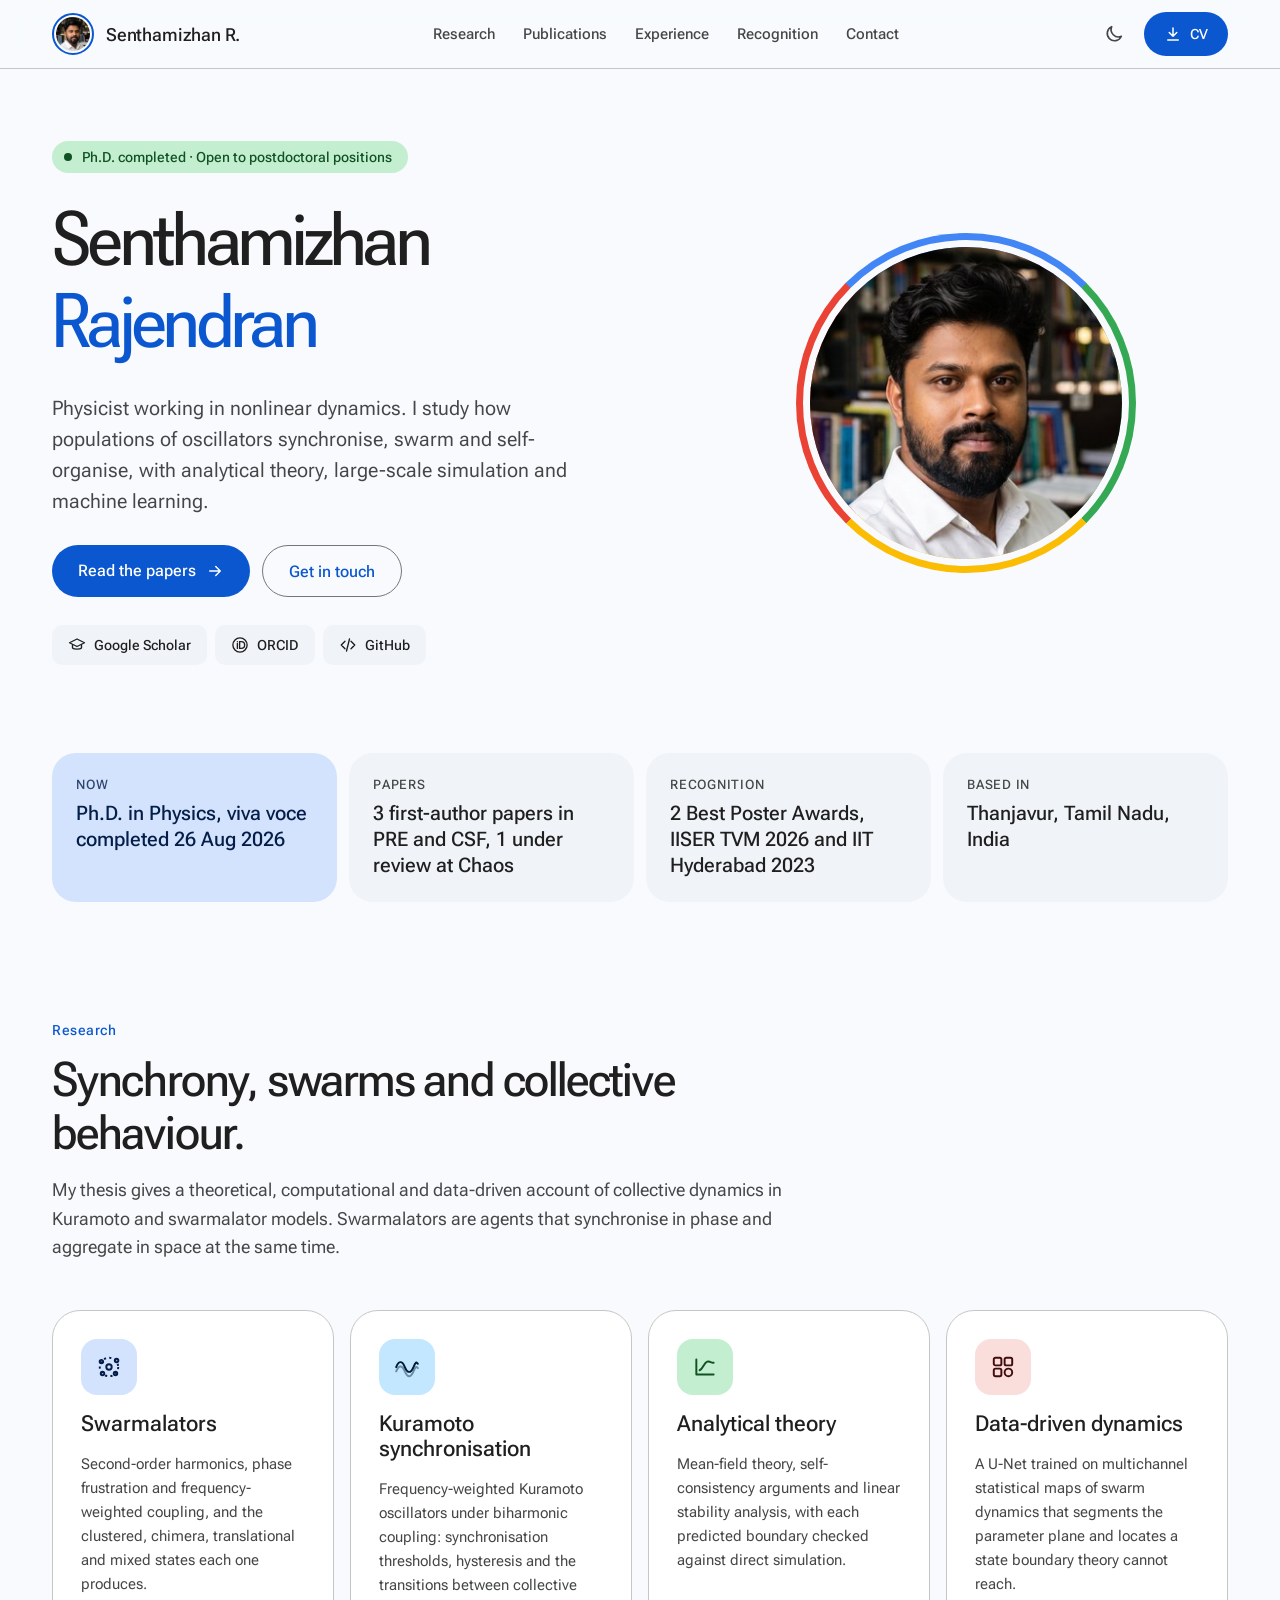
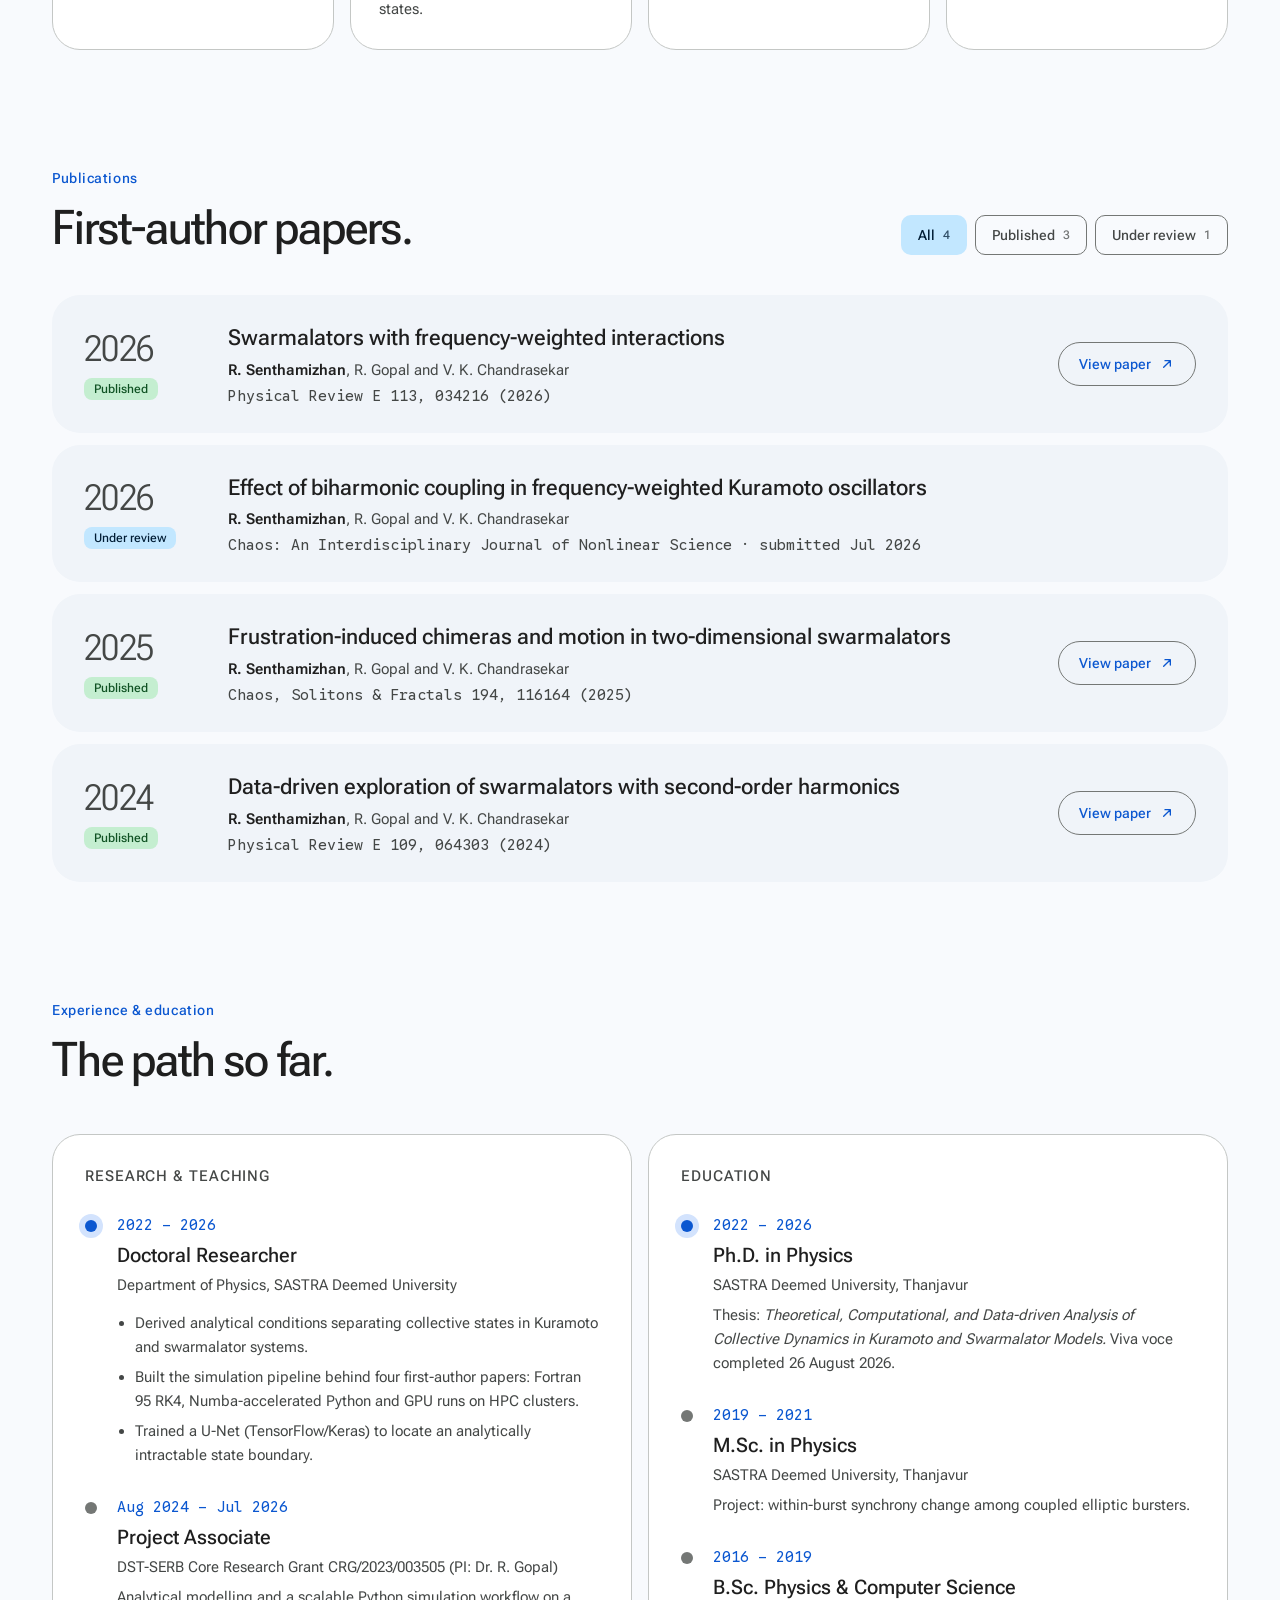
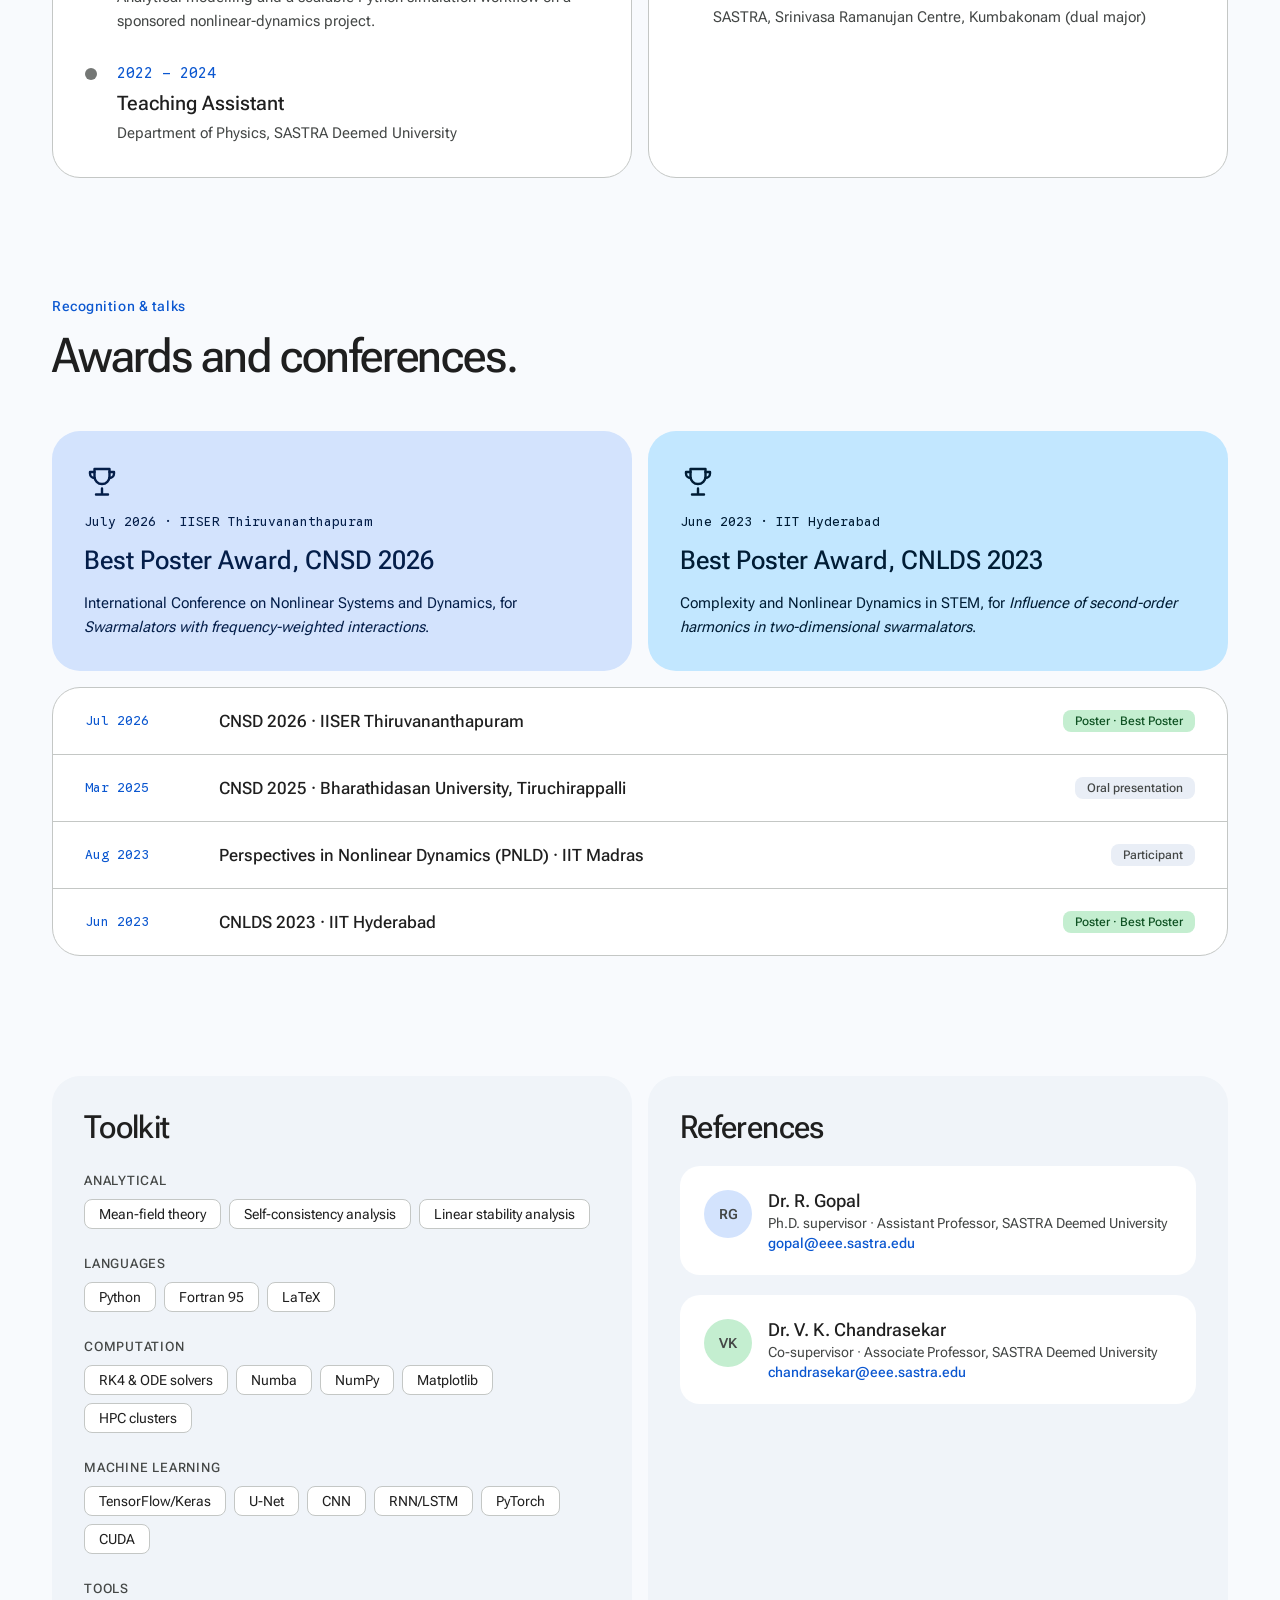
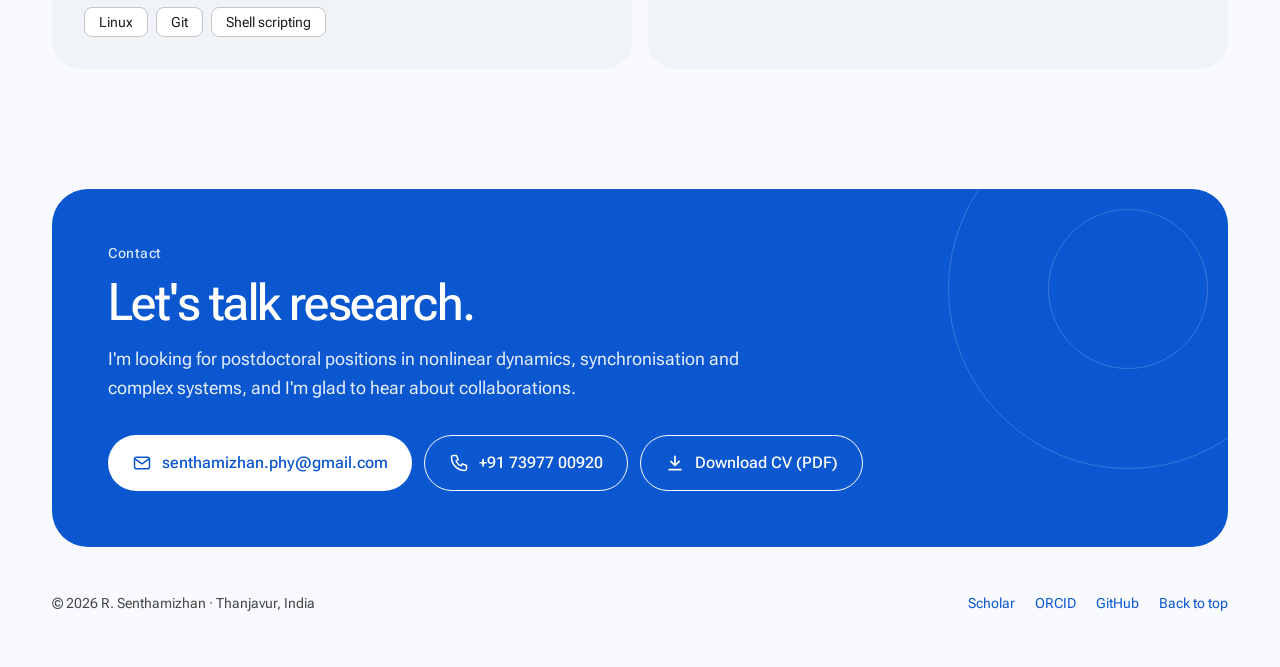
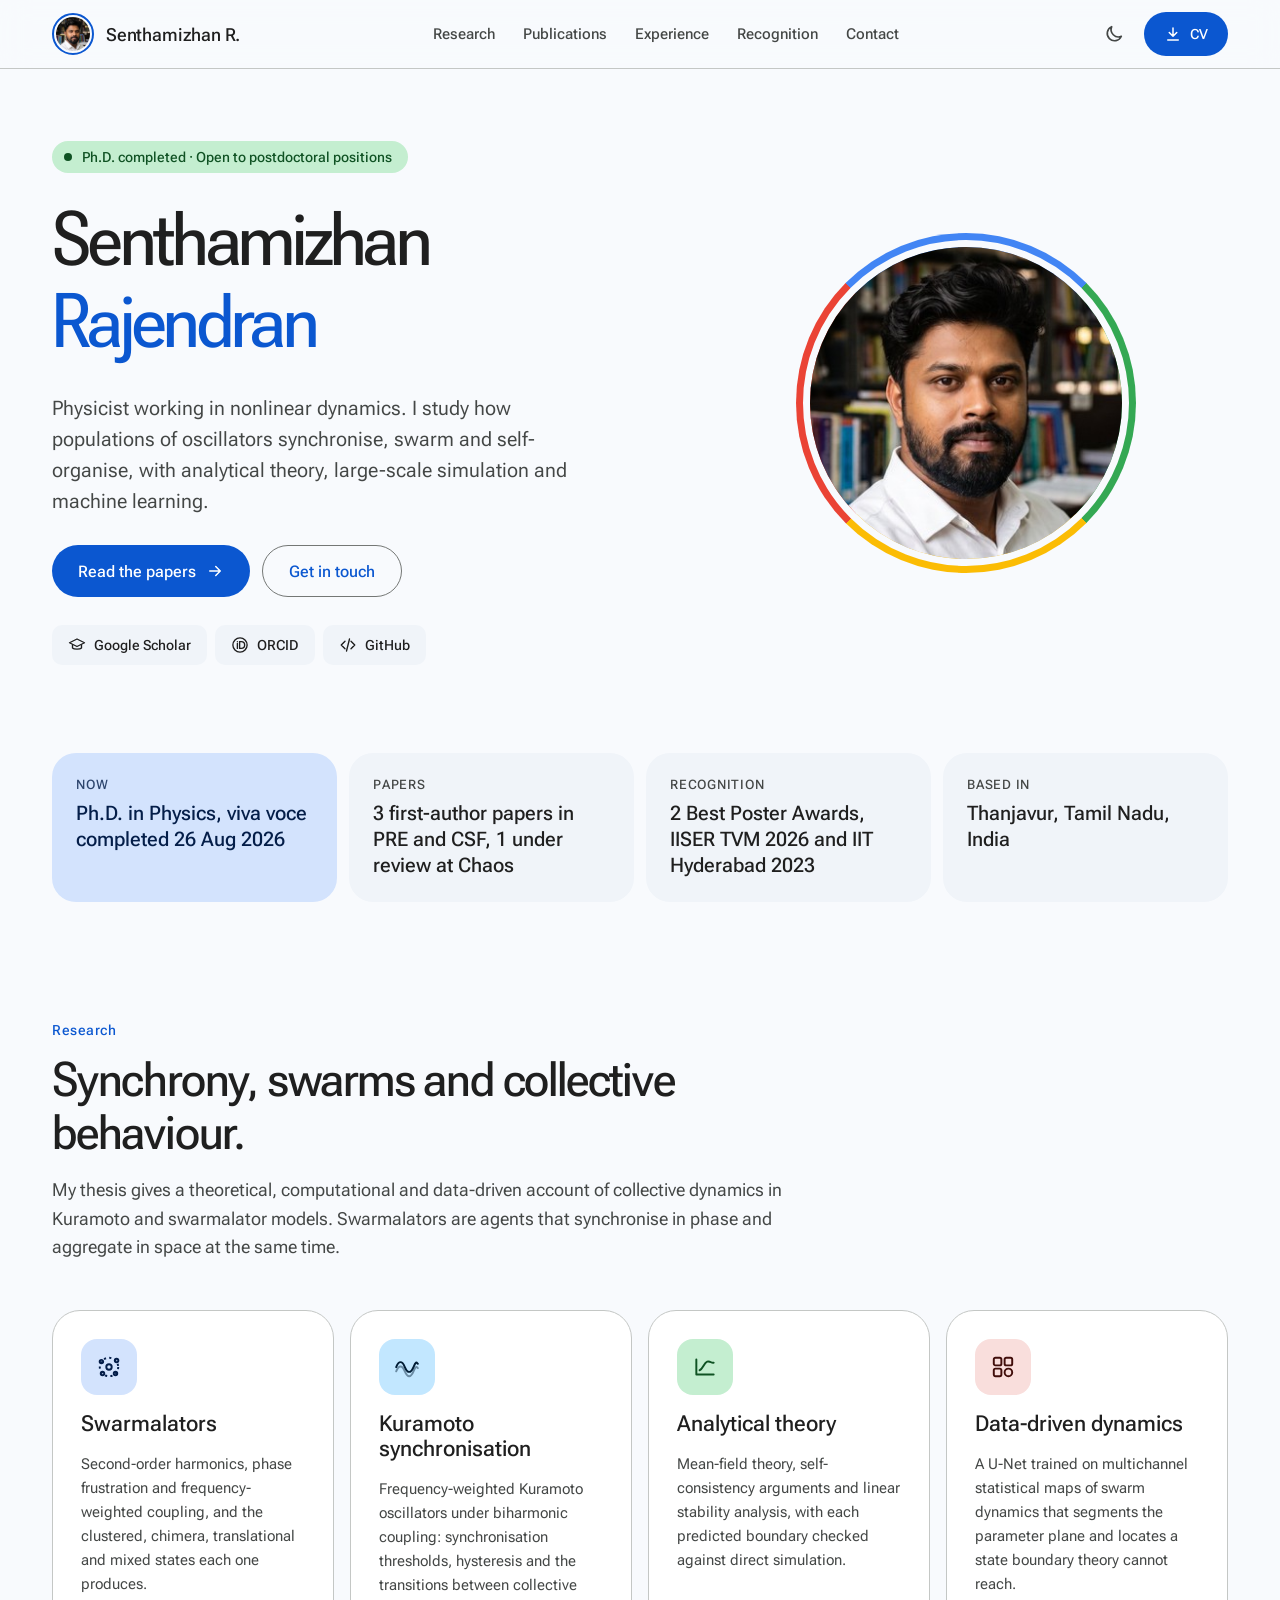
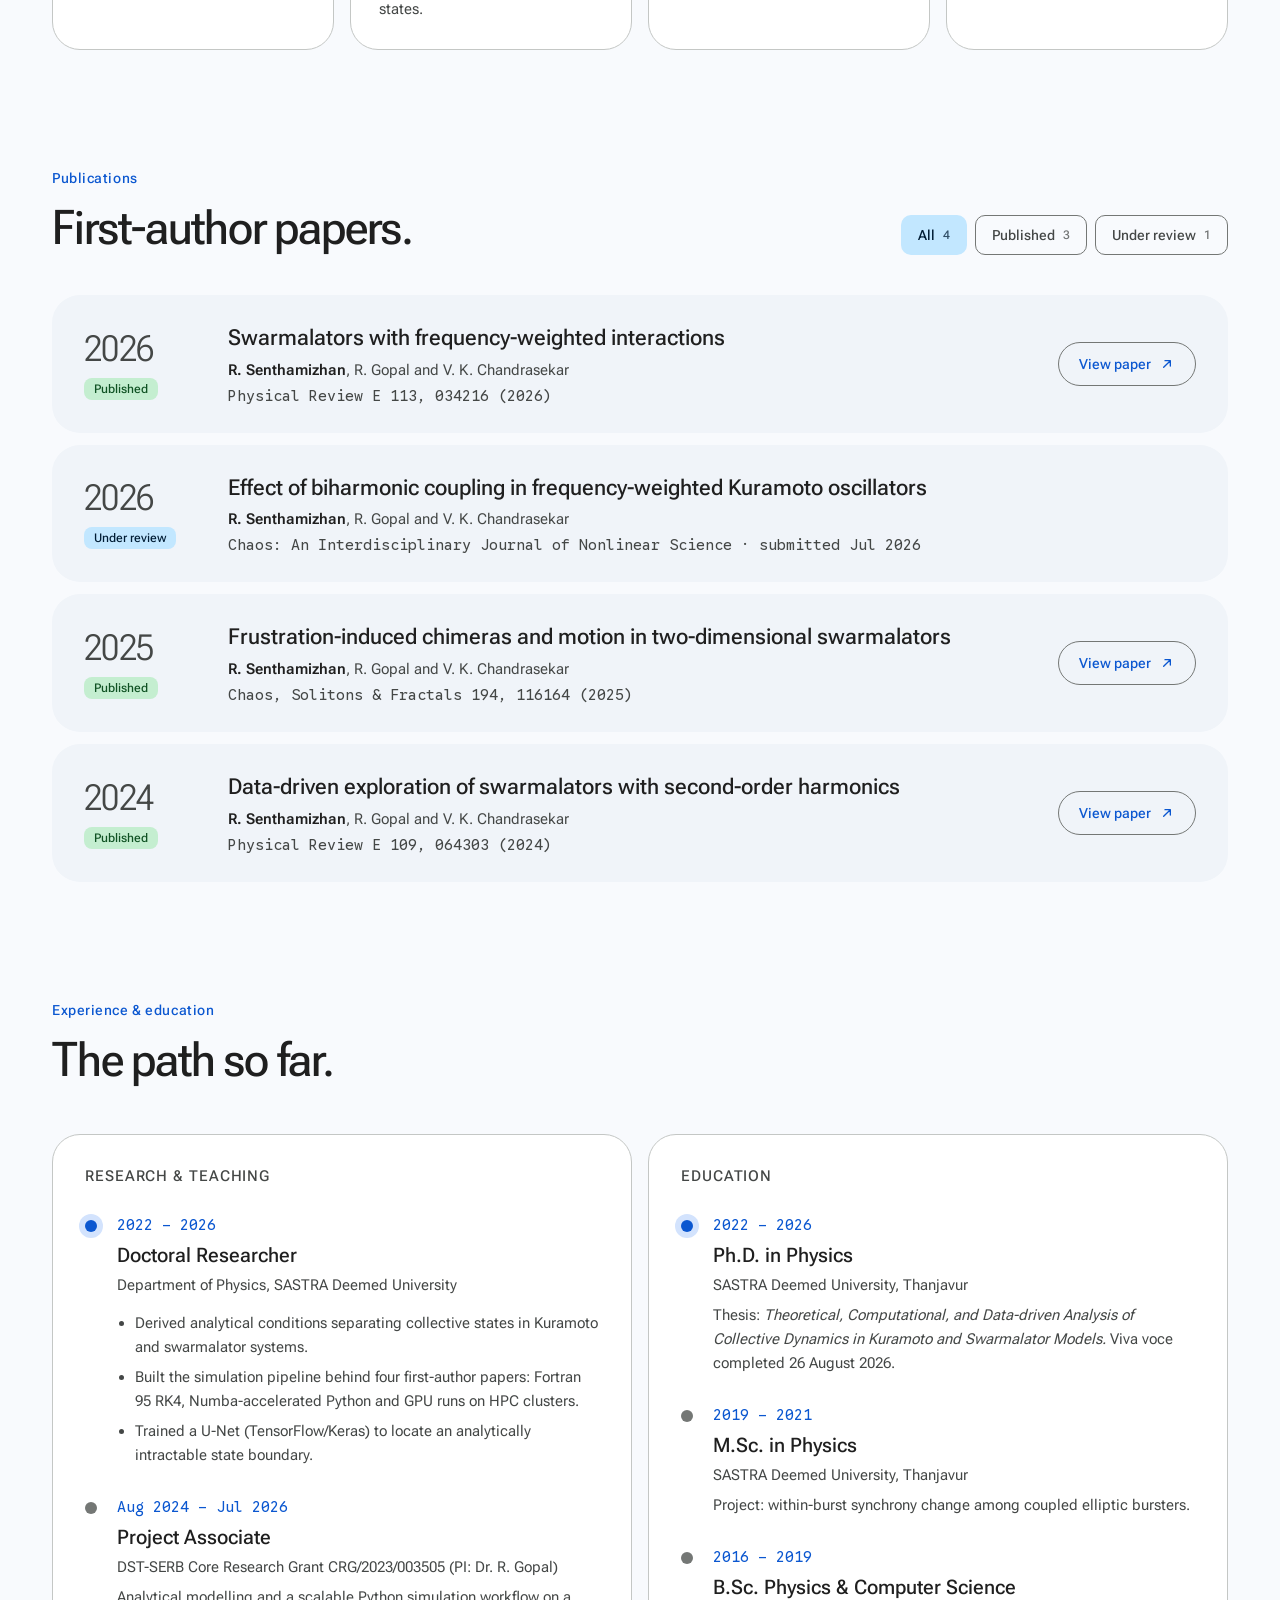
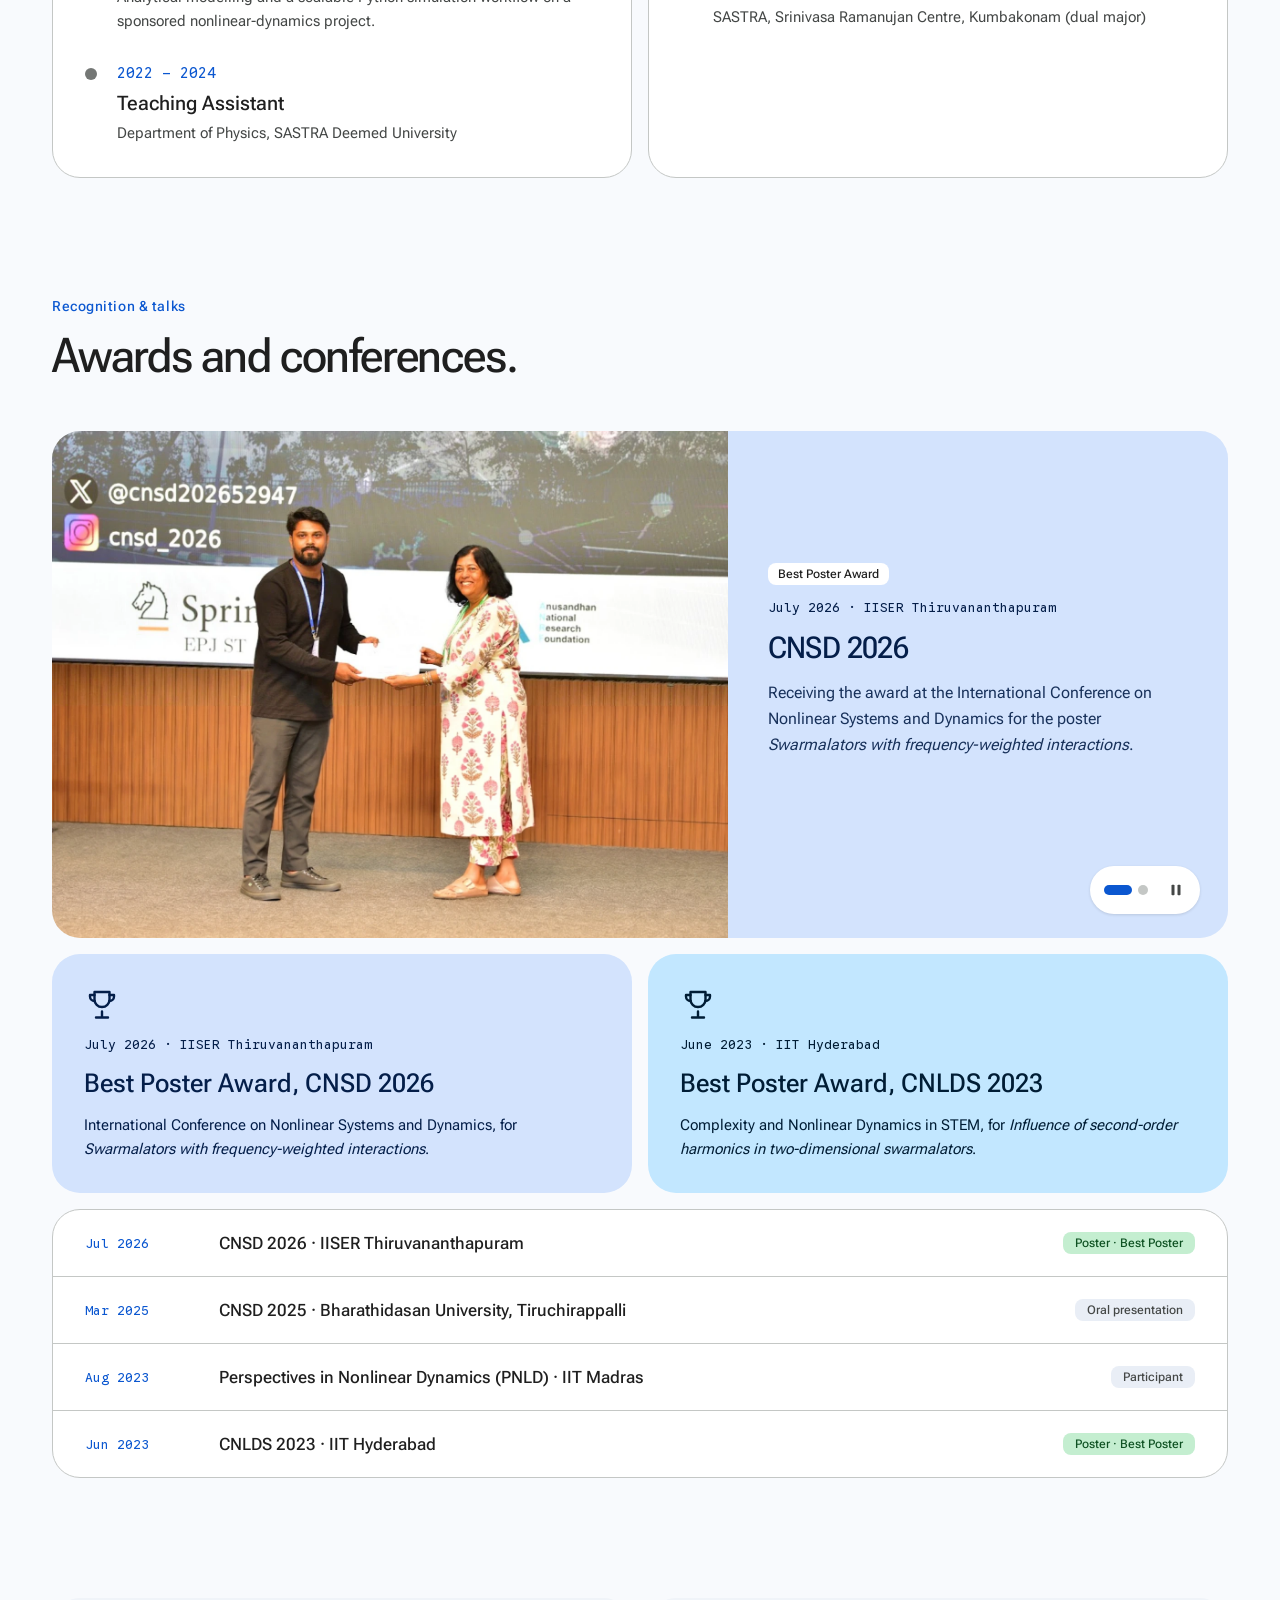
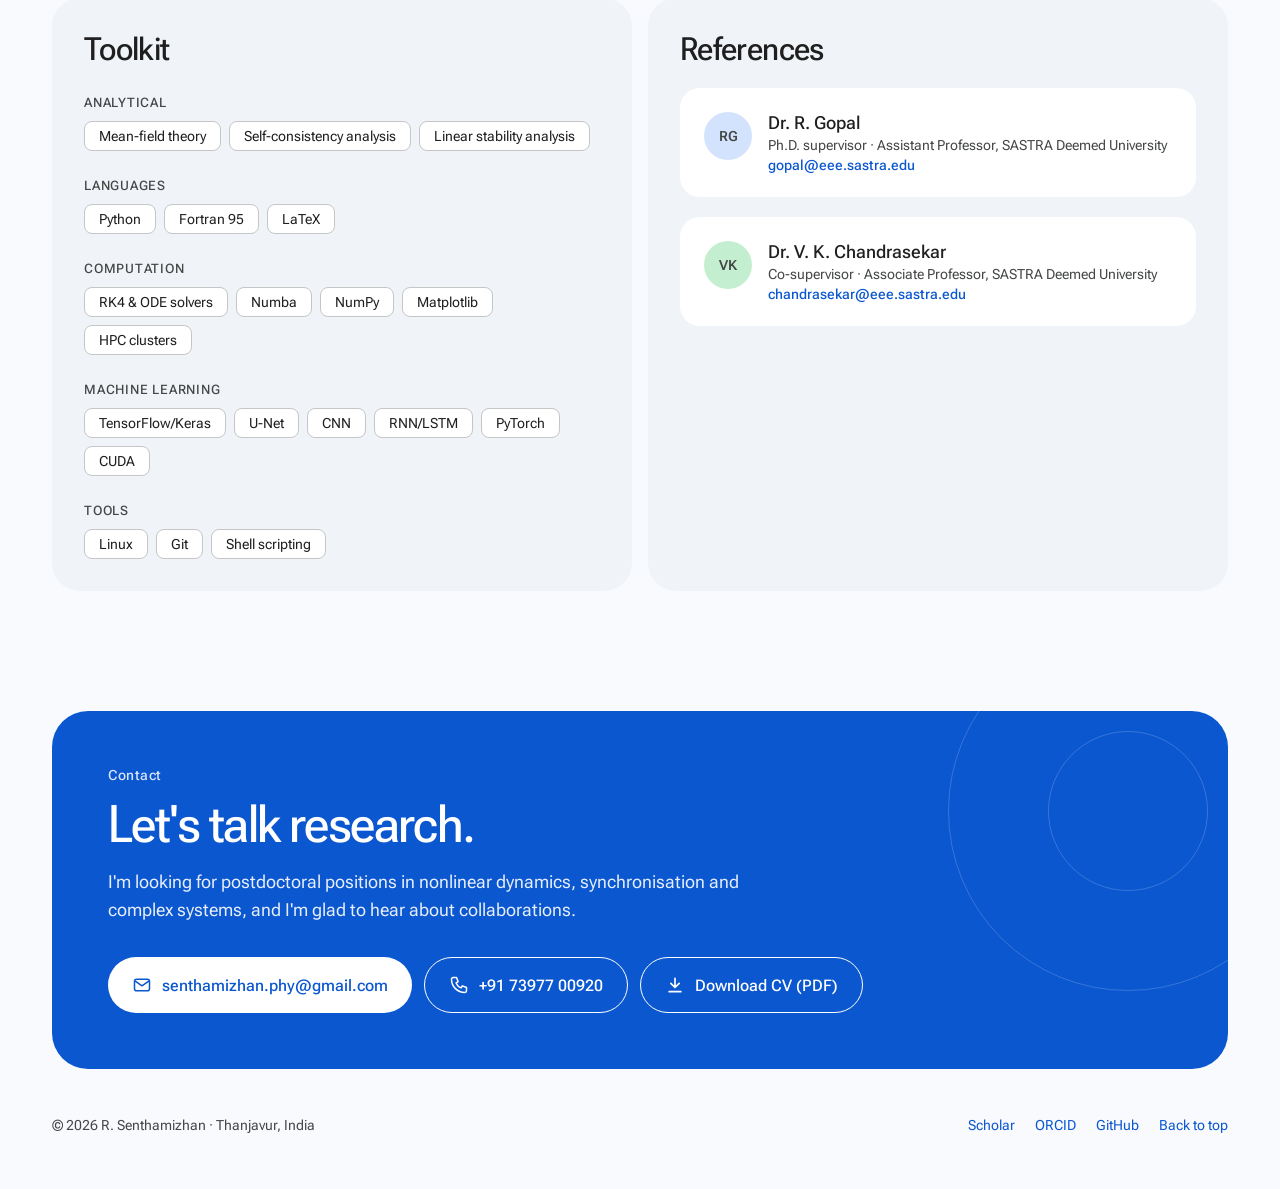
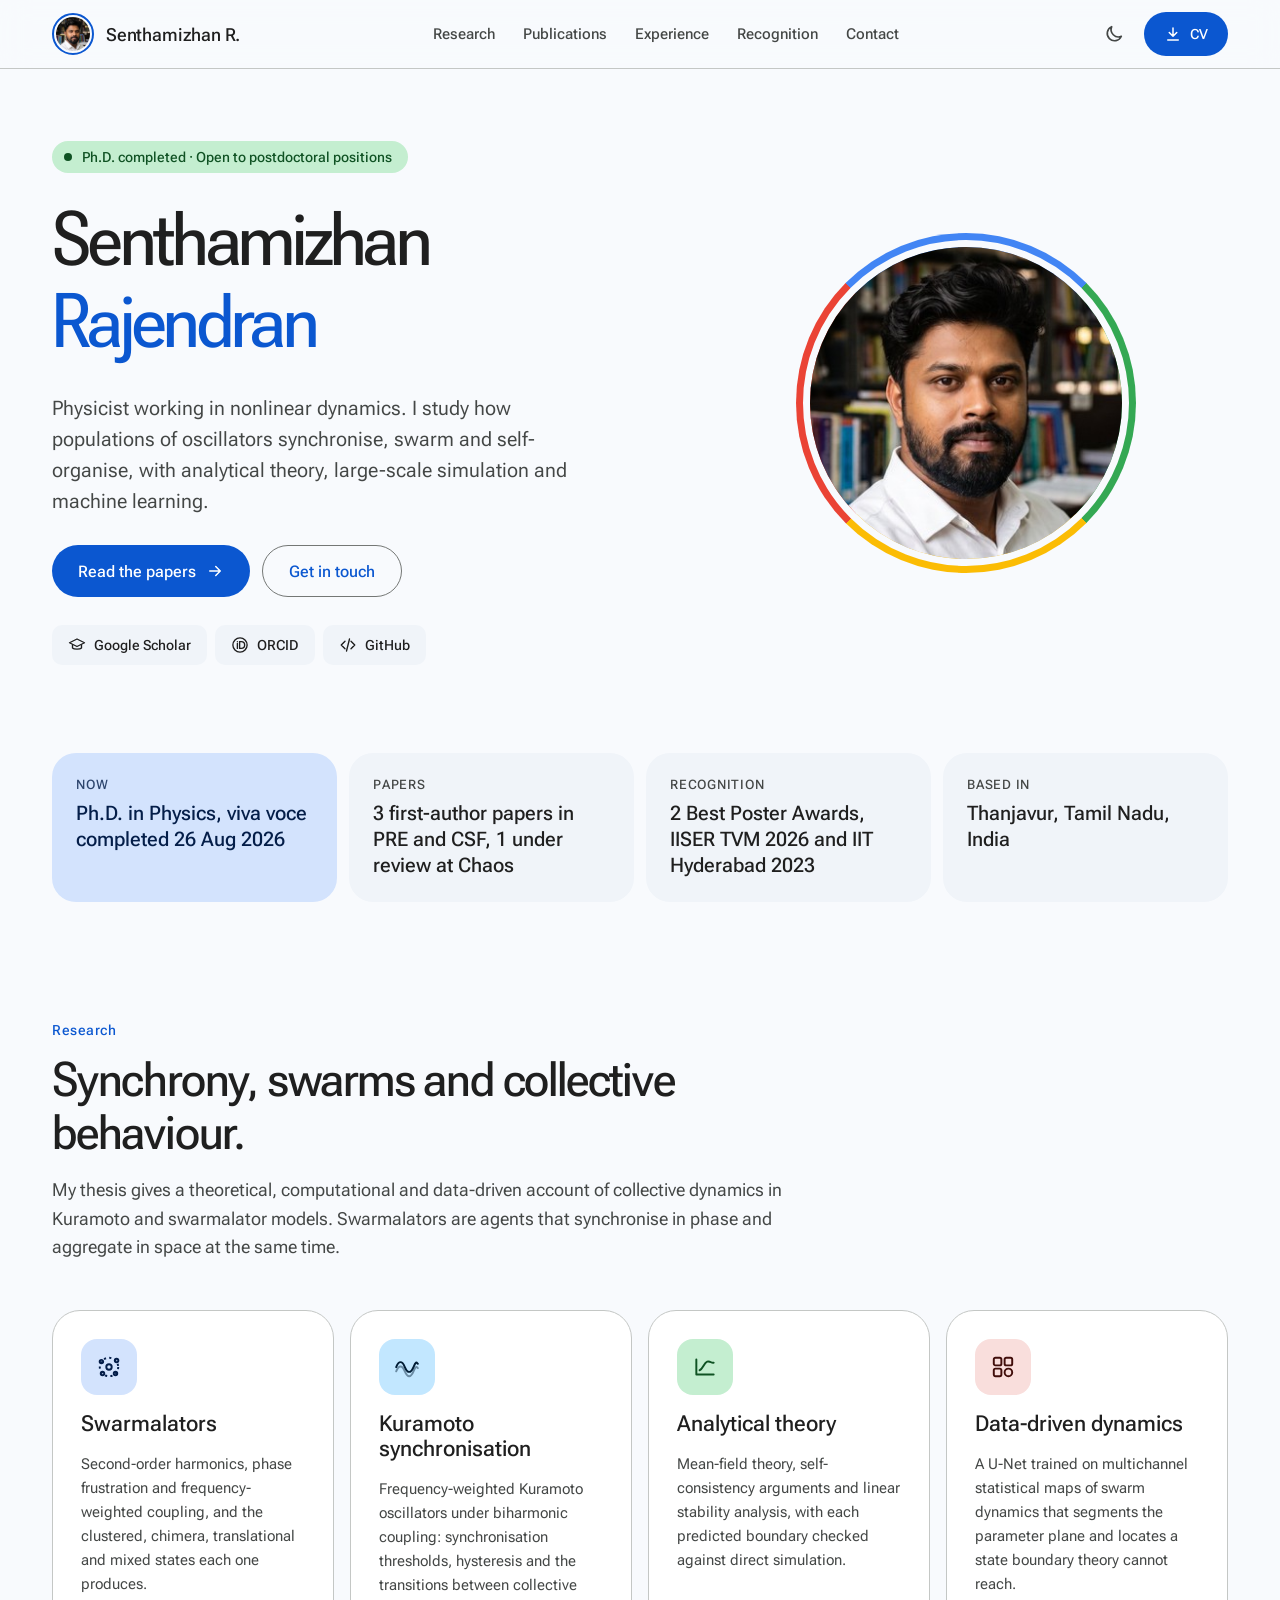
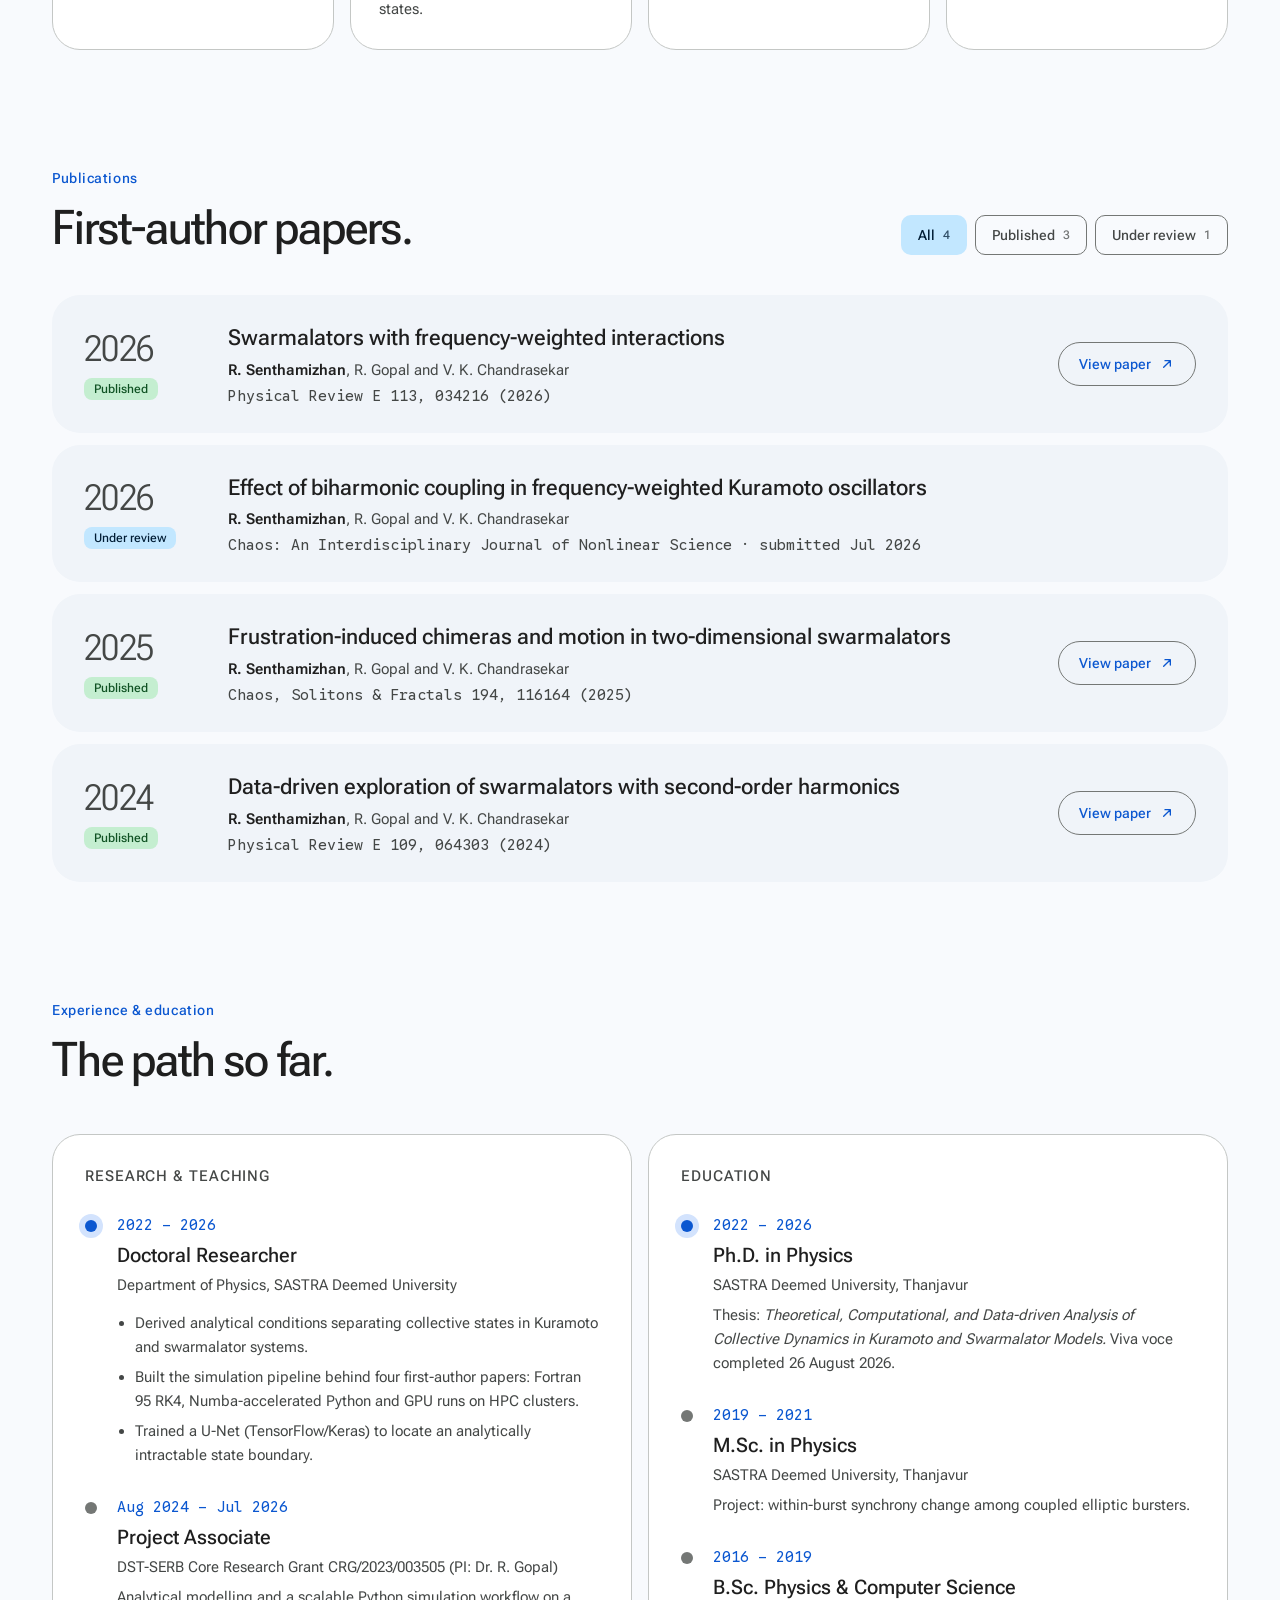
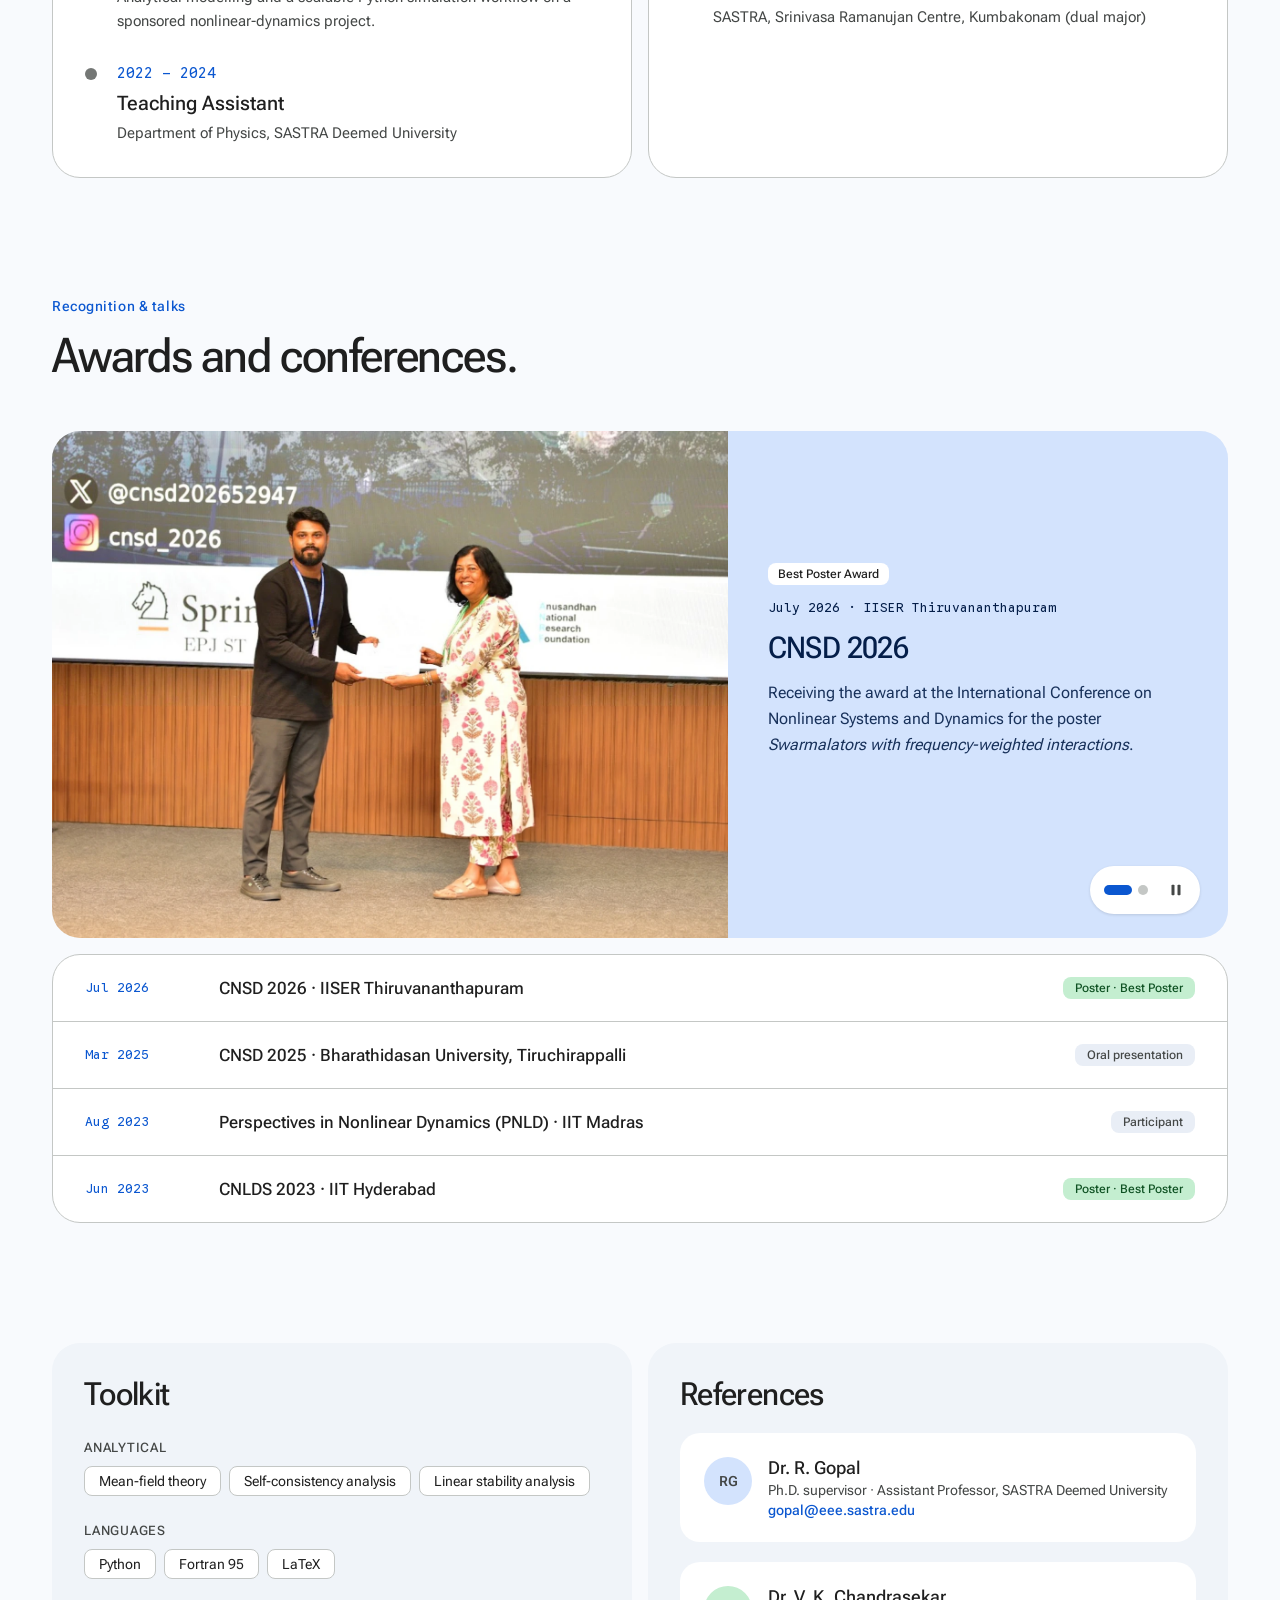
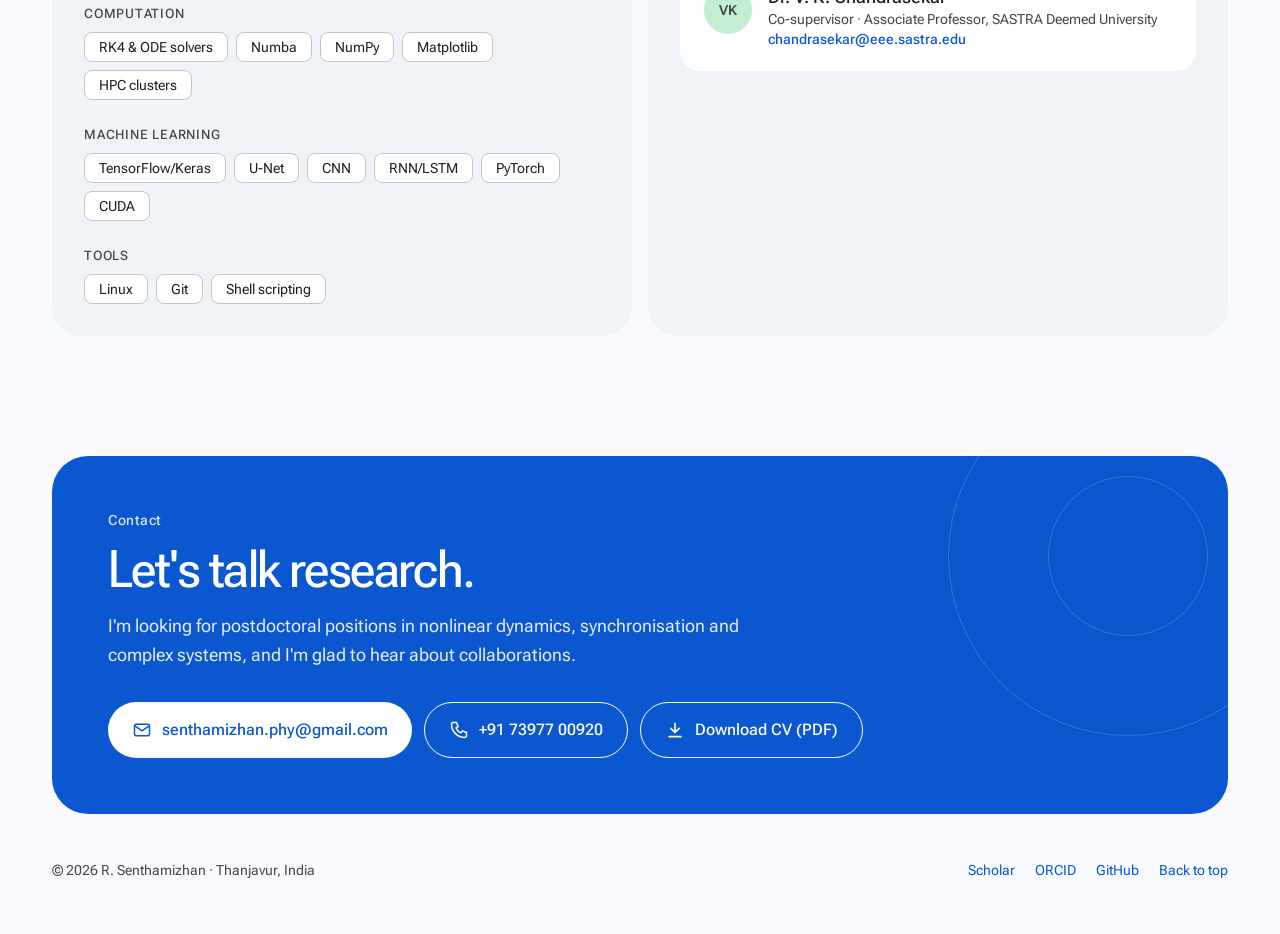
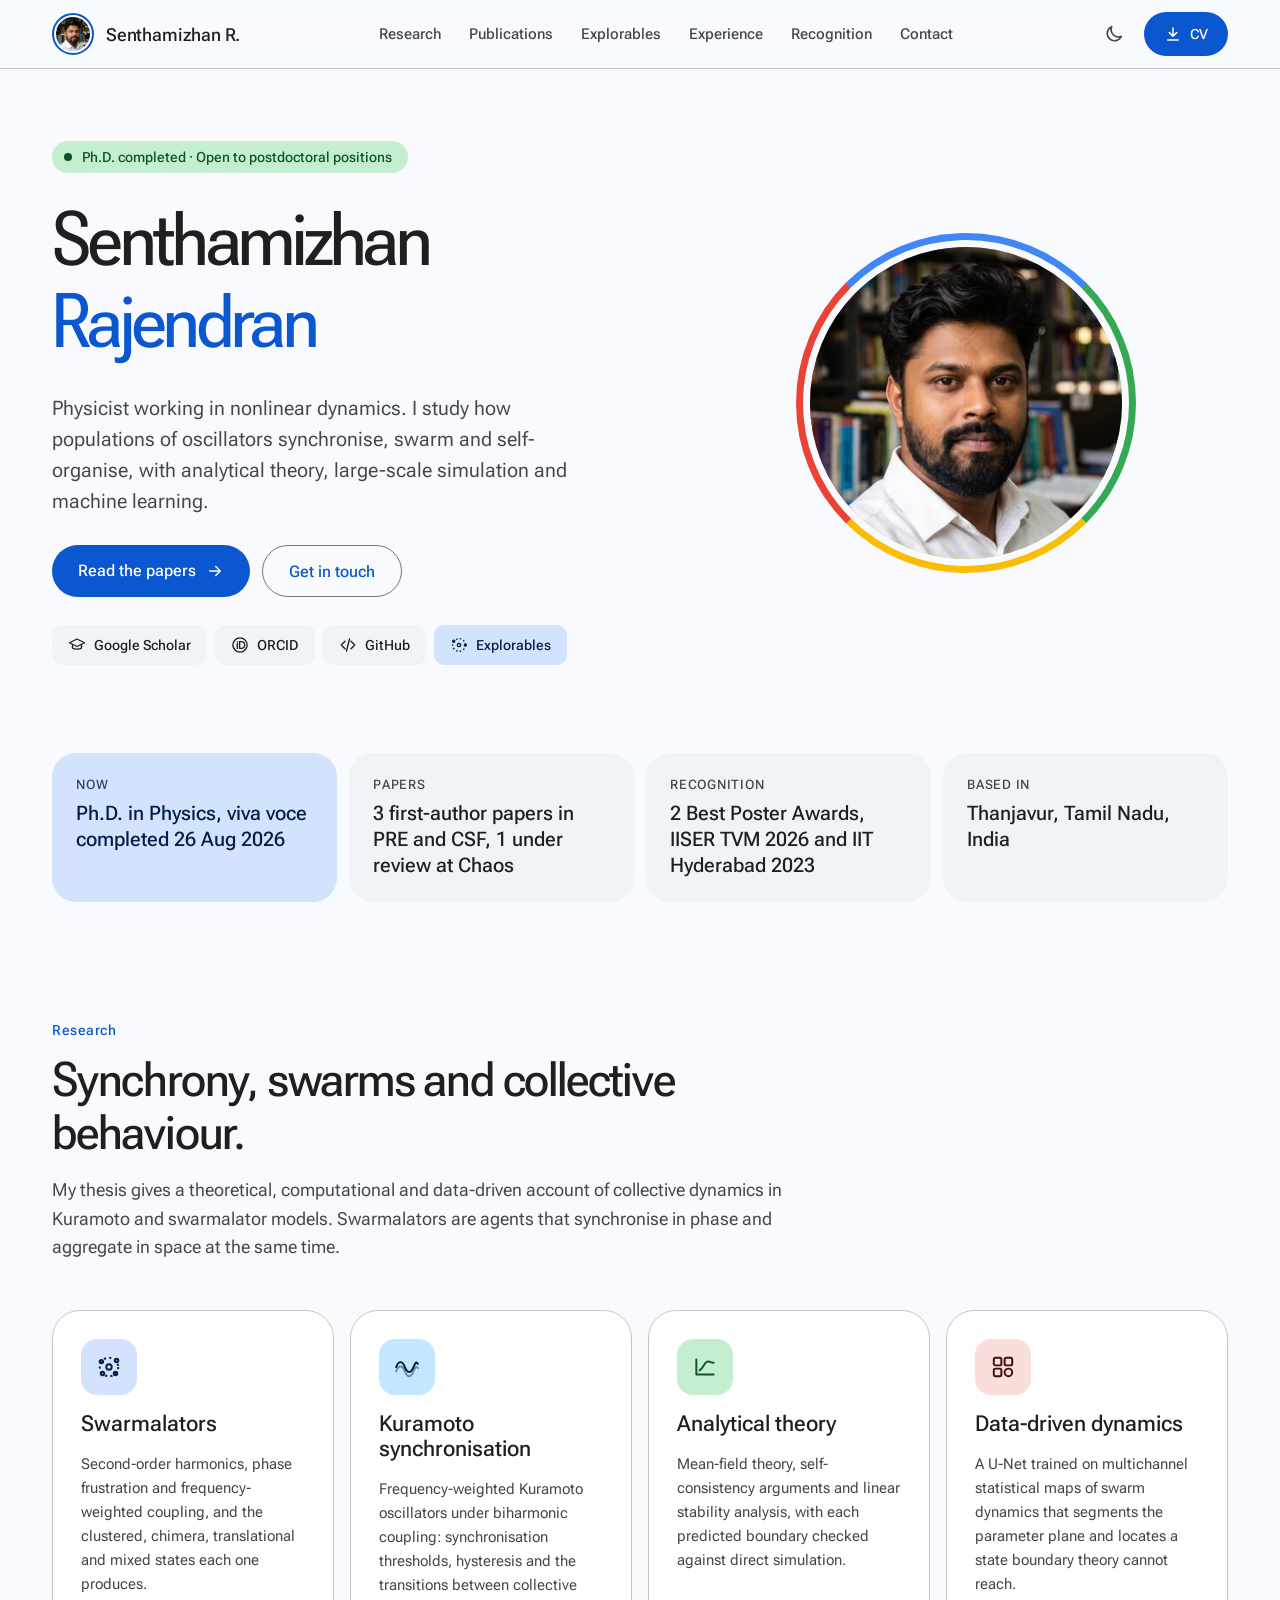
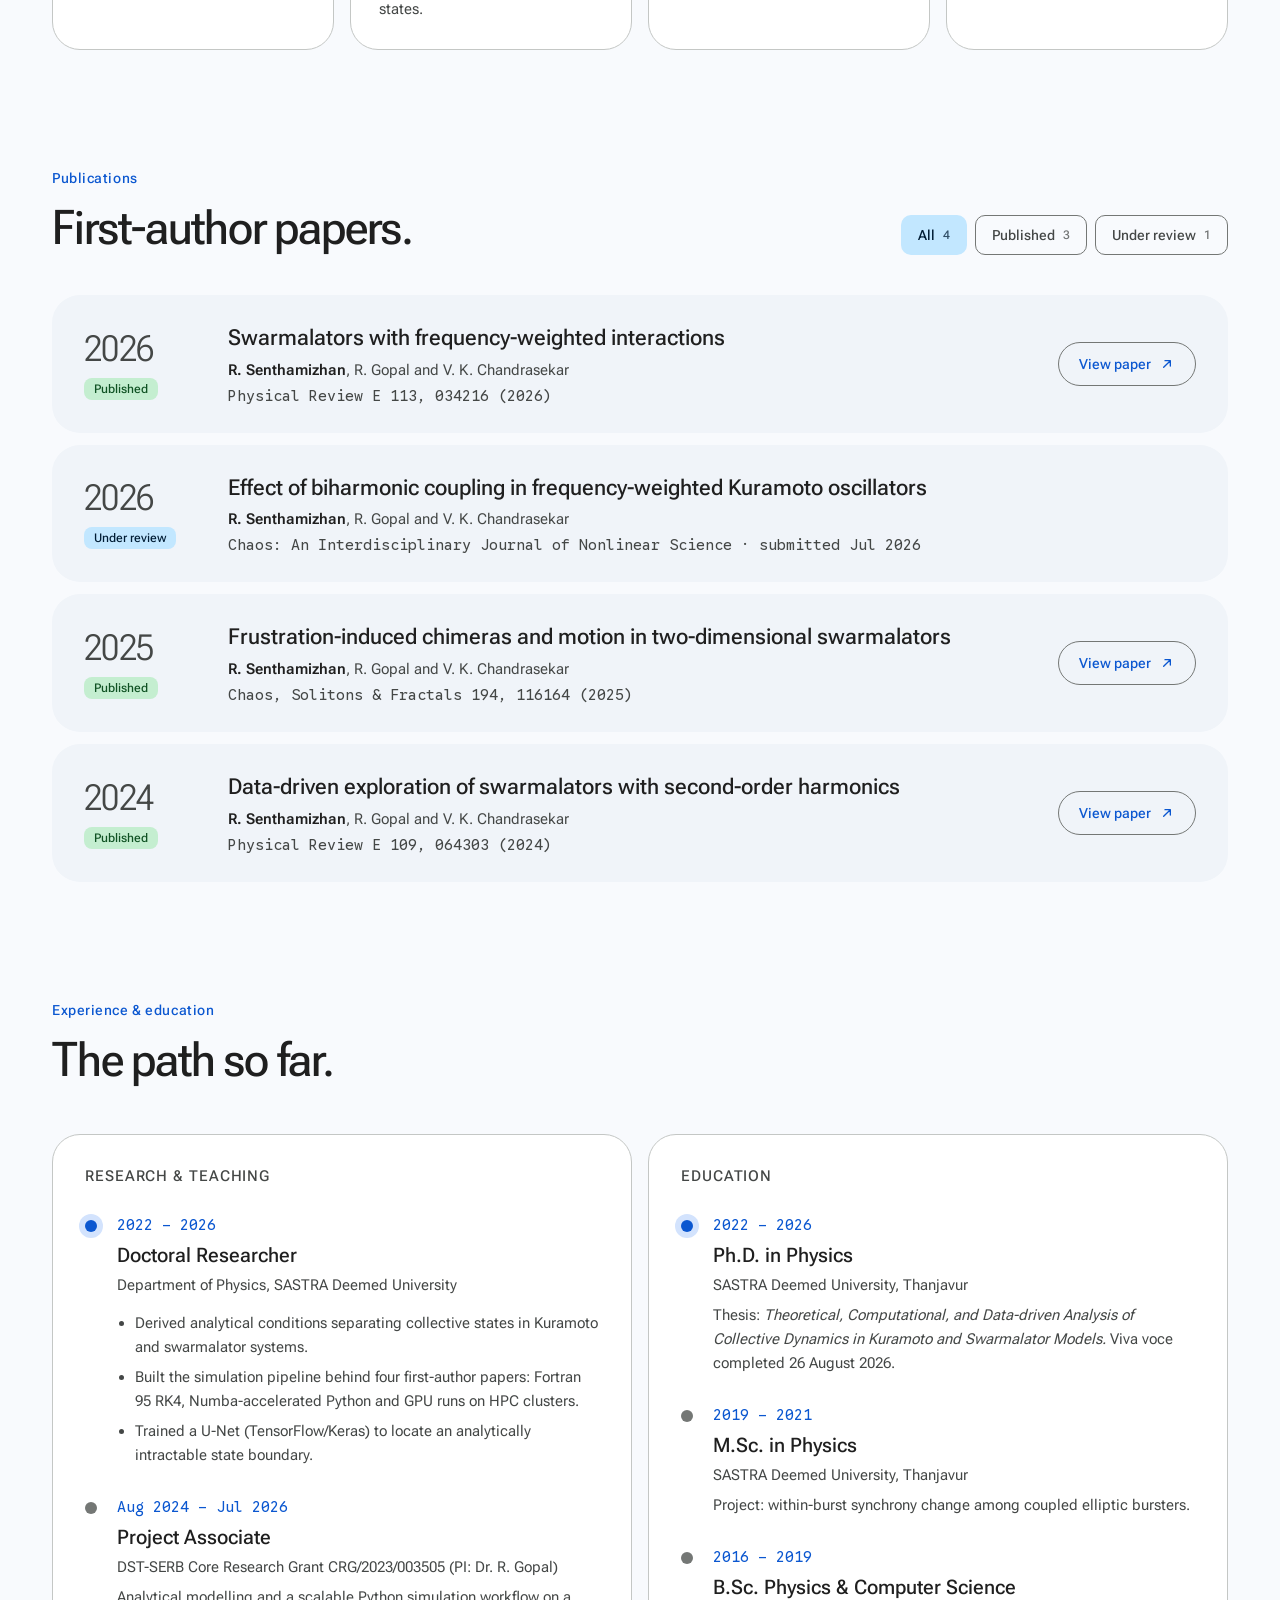
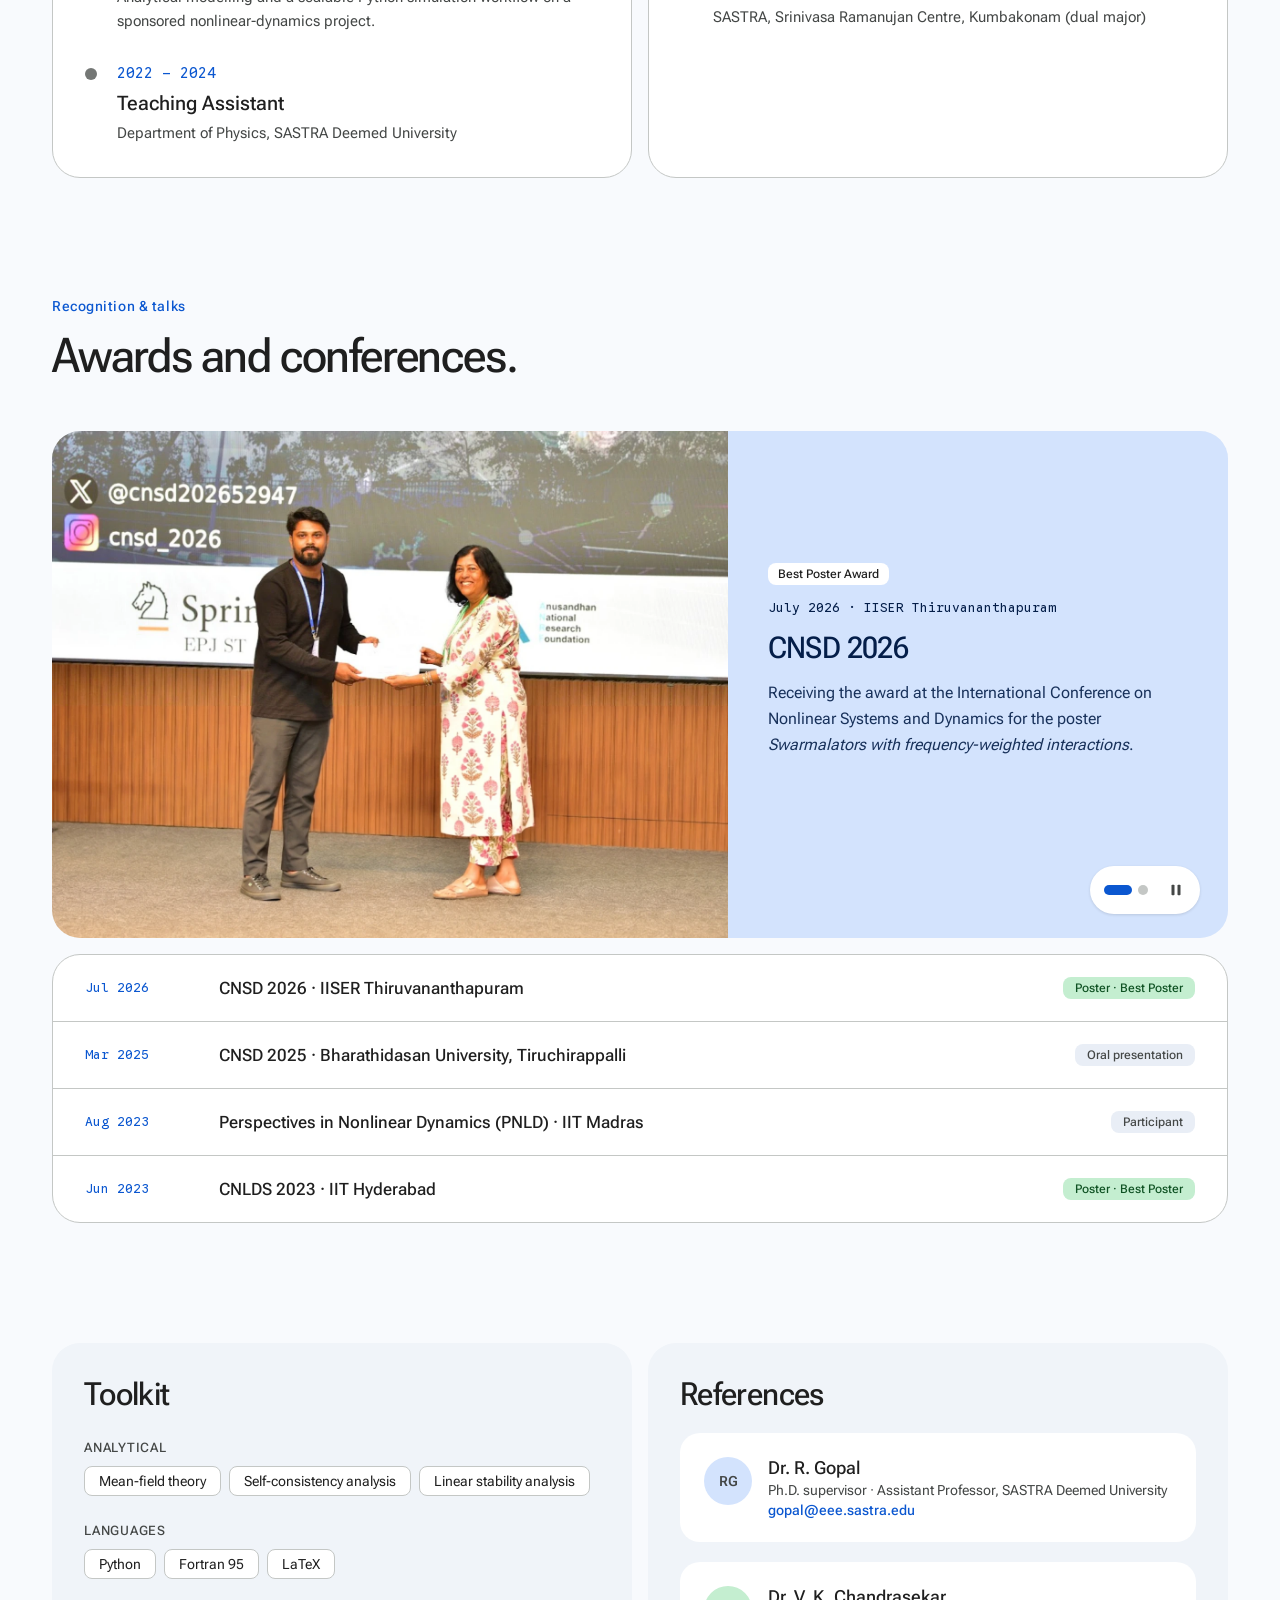
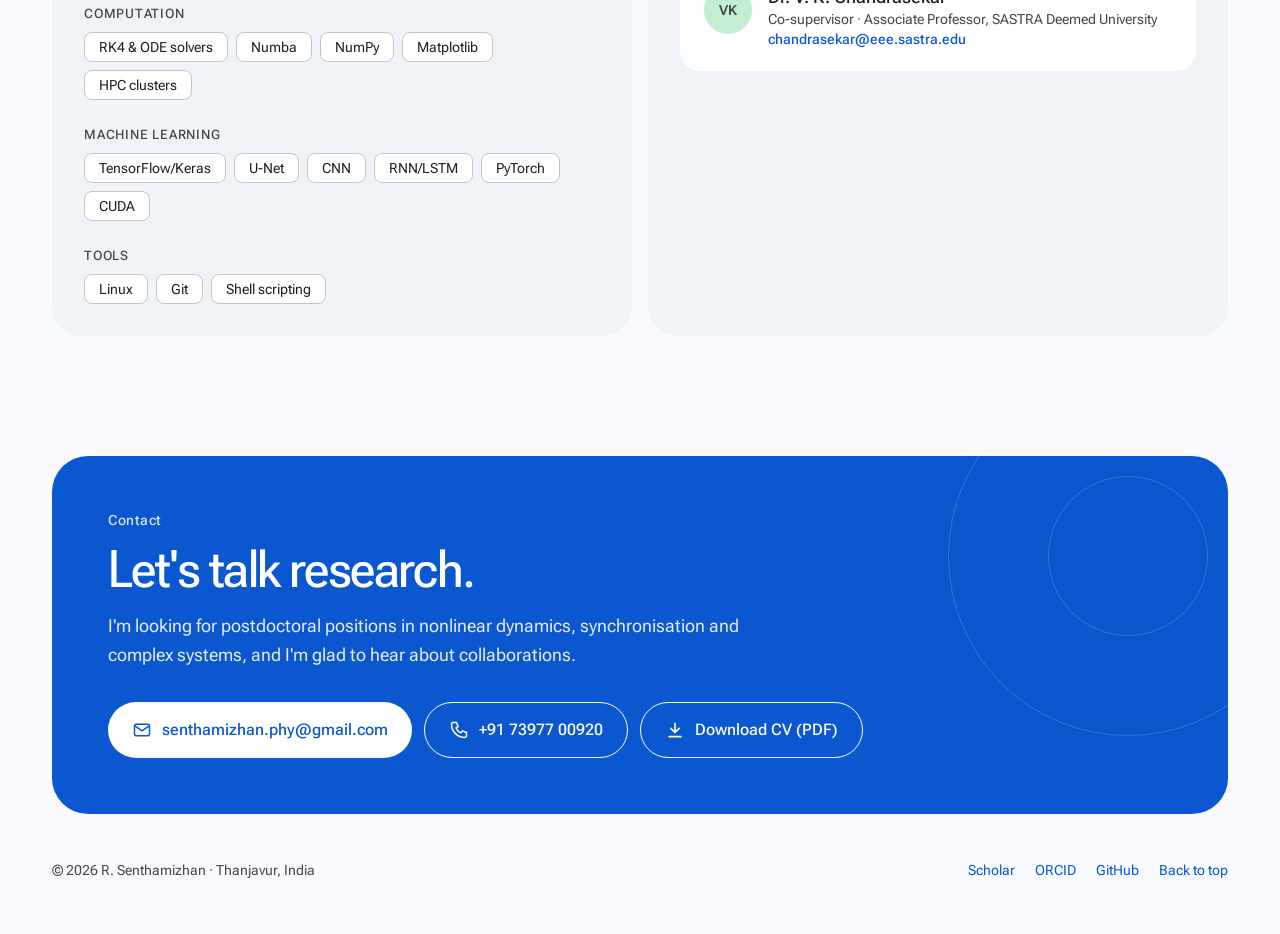
